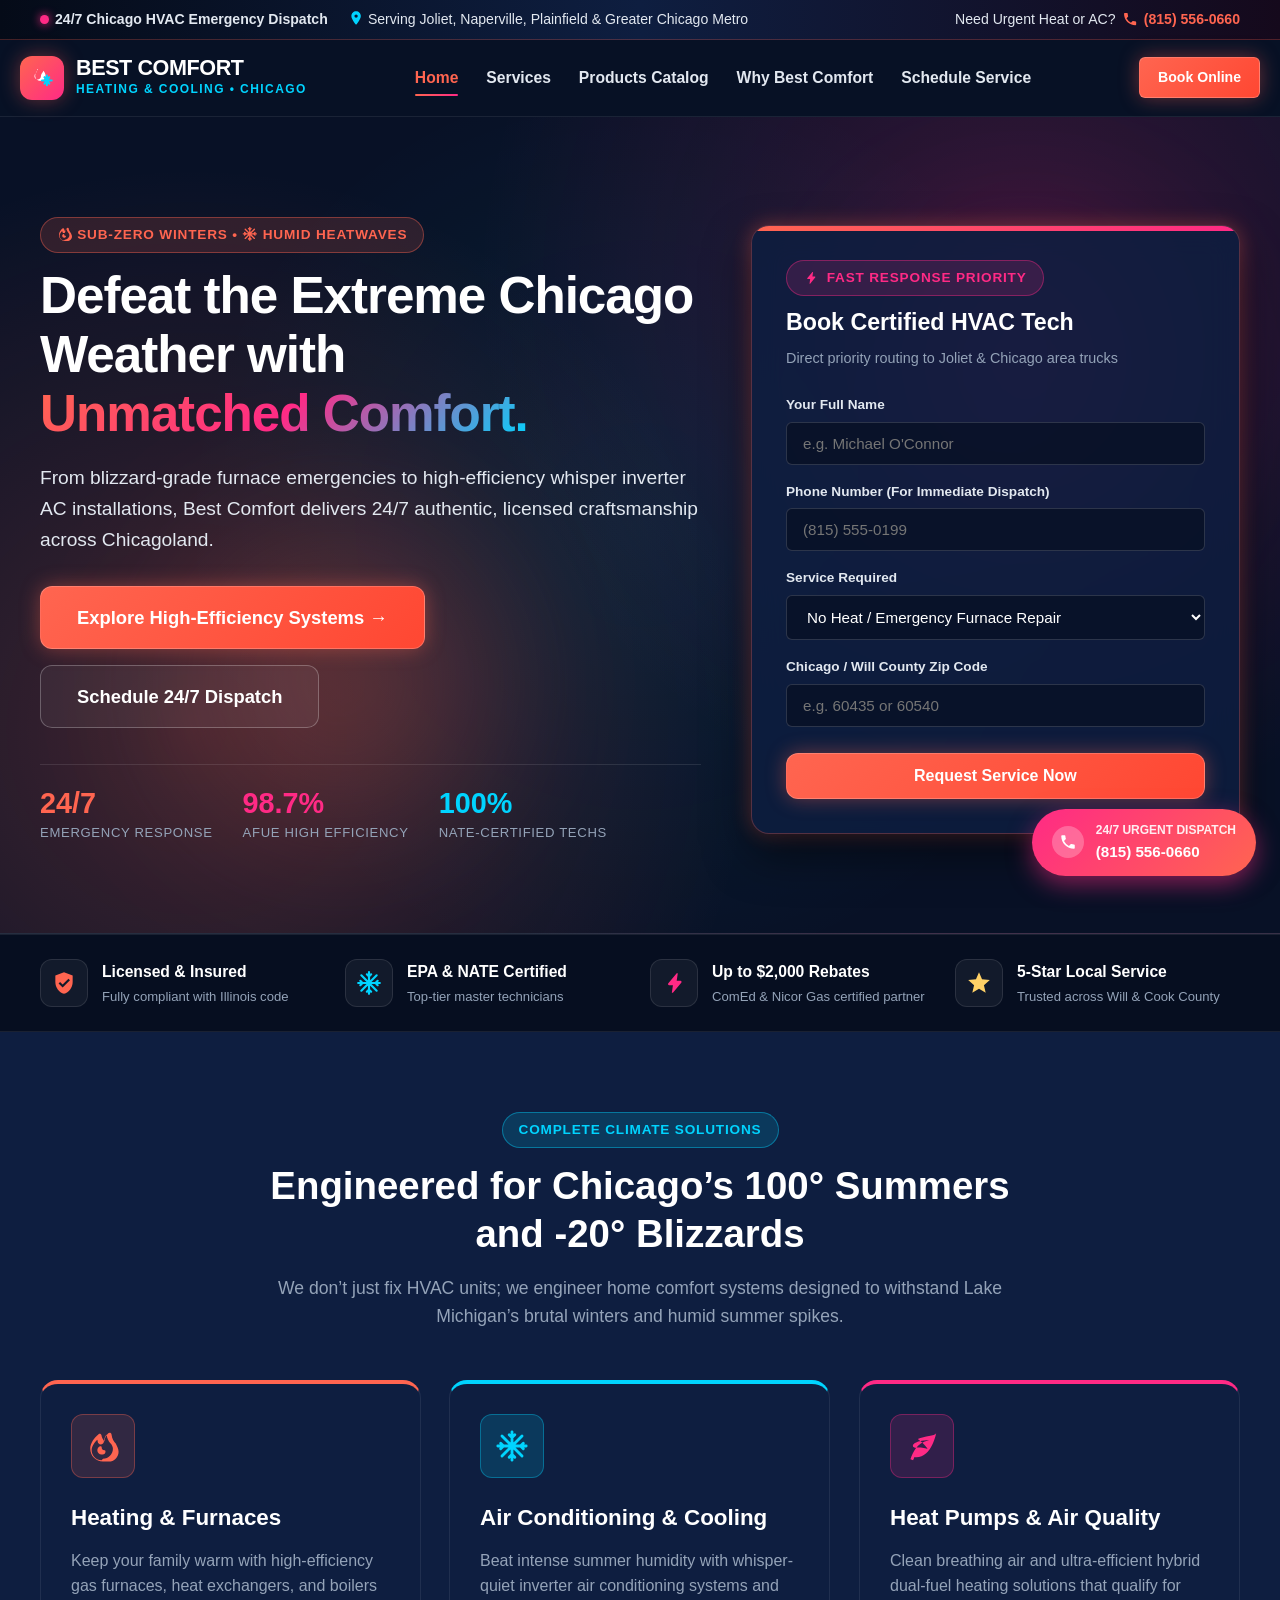
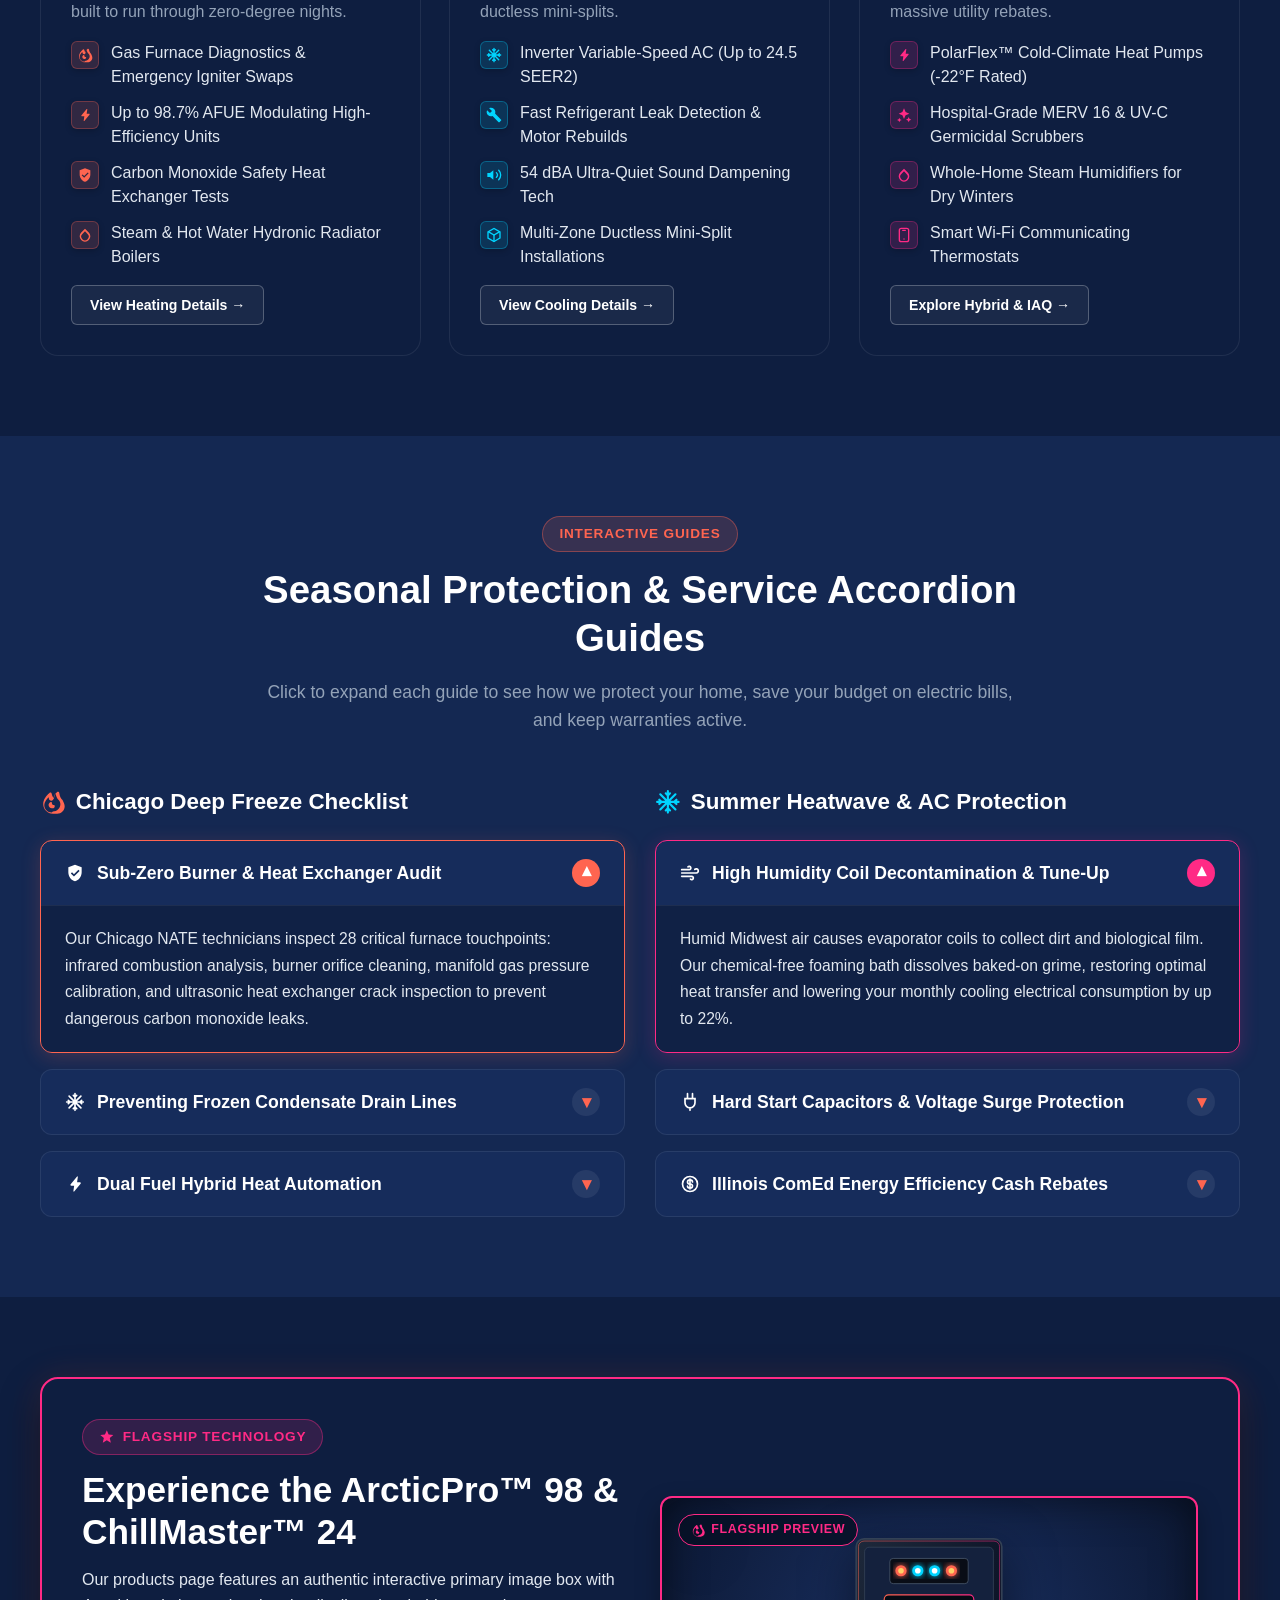
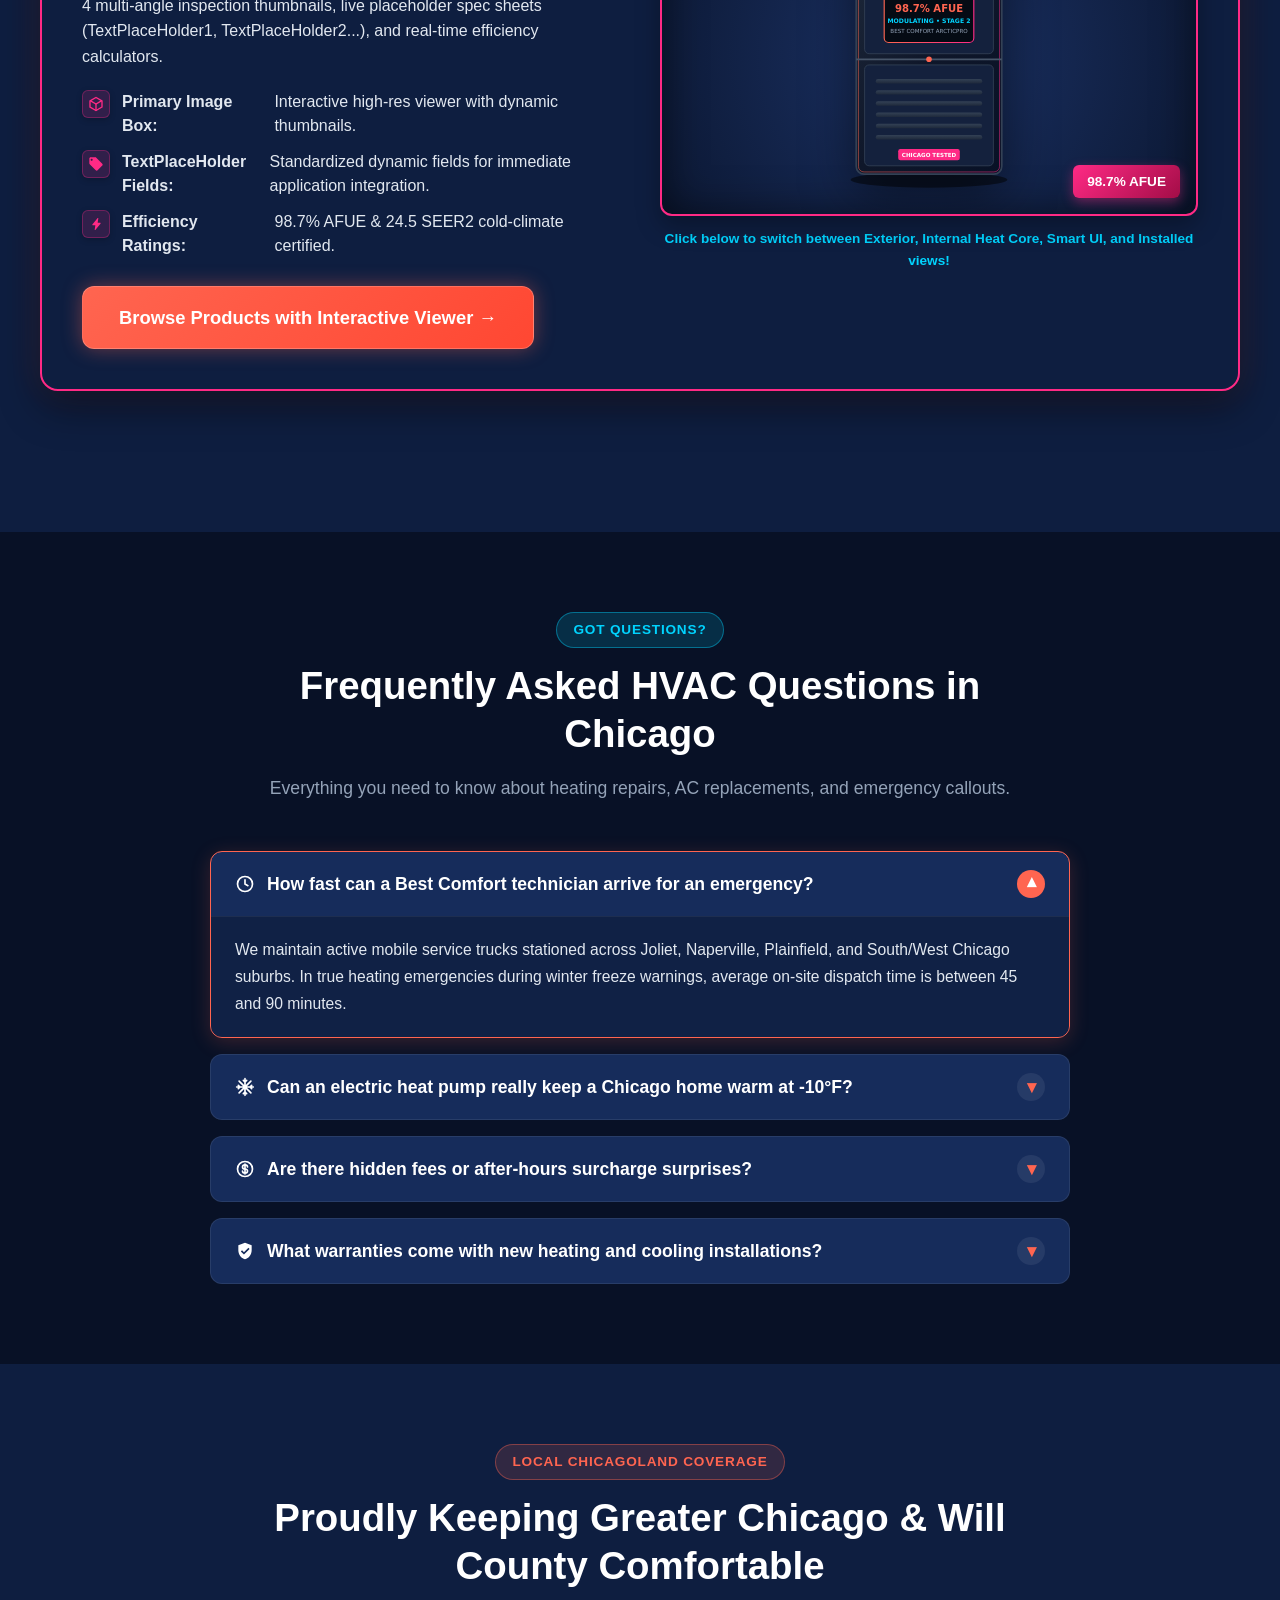
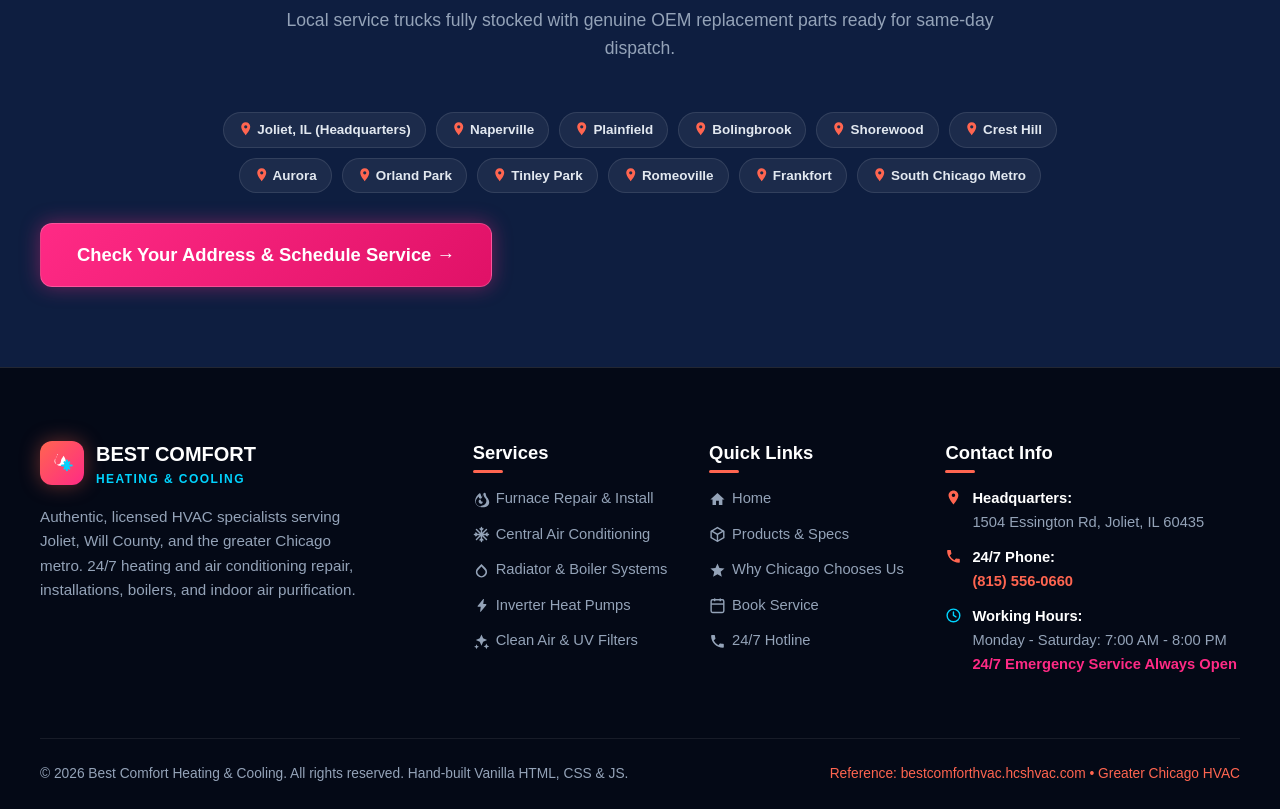
==== index.html @ 922f70cd "first commit" ====
<!DOCTYPE html>
<html lang="en">
<head>
  <meta charset="UTF-8">
  <meta name="viewport" content="width=device-width, initial-scale=1.0">
  <title>Best Comfort Heating &amp; Cooling | Greater Chicago HVAC Experts</title>
  <meta name="description" content="Best Comfort Heating &amp; Air Conditioning provides 24/7 emergency furnace repair, AC installation, heat pumps, and boilers throughout Chicago, Joliet, Naperville, and Will County.">
  <link rel="stylesheet" href="assets/css/style.css">
  <link rel="stylesheet" href="assets/css/pages.css">
  <script src="assets/js/icons.js"></script>
</head>
<body>
  <svg id="svgSpriteDefs" style="display:none;" xmlns="http://www.w3.org/2000/svg">
    <defs>
      <symbol id="icon-fire" viewBox="0 0 24 24"><path d="M12 23c-4.97 0-9-4.03-9-9 0-4.12 2.76-7.86 5.86-10.37.78-.63 1.93-.15 2.06.85.22 1.69 1.08 3.19 2.08 4.26.17-2.19 1.13-4.22 2.72-5.74.83-.8 2.2-.28 2.3.87.28 3.09 1.76 5.13 2.98 6.42C22.04 12.43 23 14.15 23 16c0 3.86-3.14 7-7 7h-4zm0-2c3.87 0 7-3.13 7-7 0-1.42-.72-2.77-1.63-3.73-1.47-1.56-2.58-3.69-2.84-6.32-1.07 1.34-1.78 3.03-1.87 4.88-.06 1.1-.92 1.98-2.02 2.03-1.22.06-2.29-.86-2.39-2.08-.03-.39-.12-.76-.24-1.12-2.13 2.03-4.01 4.79-4.01 7.34 0 3.87 3.13 7 7 7zm-1-3c-1.66 0-3-1.34-3-3 0-1.31.84-2.41 2-2.83.55-.2 1.13.25 1.09.83-.07 1.07.78 1.98 1.86 2 .46.01.83.38.83.84 0 1.19-.88 2.16-2.04 2.16h-.74z"/></symbol>
      <symbol id="icon-snowflake" viewBox="0 0 24 24"><path d="M12 2v20M2 12h20M4.93 4.93l14.14 14.14M4.93 19.07L19.07 4.93M12 6l2-2m-4 0l2 2m0 12l2 2m-4 0l2-2m-6-6l-2-2m0 4l2-2m12 0l2-2m0 4l-2-2" fill="none" stroke="currentColor" stroke-width="2" stroke-linecap="round"/></symbol>
      <symbol id="icon-bolt" viewBox="0 0 24 24"><path d="M11 21h-1l1-7H7.5c-.88 0-1.33-1.06-.71-1.69L14.5 3h1l-1 7h3.5c.88 0 1.33 1.06.71 1.69L11 21z"/></symbol>
      <symbol id="icon-shield" viewBox="0 0 24 24"><path d="M12 2L4 5v6.09c0 5.05 3.41 9.76 8 10.91 4.59-1.15 8-5.86 8-10.91V5l-8-3zm-1.25 14.25l-3.75-3.75 1.41-1.41 2.34 2.34 5.34-5.34 1.41 1.41-6.75 6.75z"/></symbol>
      <symbol id="icon-droplet" viewBox="0 0 24 24"><path d="M12 2.69l5.66 5.66a8 8 0 1 1-11.31 0L12 2.69zm0 3.83L8.05 10.46a5.5 5.5 0 1 0 7.78 0L12 6.52z"/></symbol>
      <symbol id="icon-sparkles" viewBox="0 0 24 24"><path d="M12 2l2.4 5.6L20 10l-5.6 2.4L12 18l-2.4-5.6L4 10l5.6-2.4zm7 13l1.2 2.8L23 19l-2.8 1.2L19 23l-1.2-2.8L15 19l2.8-1.2zM5 16l1 2.5L8.5 19.5 6 20.5 5 23l-1-2.5L1.5 19.5 4 18.5z"/></symbol>
      <symbol id="icon-tools" viewBox="0 0 24 24"><path d="M22.7 19l-9.1-9.1c.9-2.3.4-5-1.5-6.9-2-2-5-2.4-7.4-1.3L9 6 6 9 1.6 4.7C.5 7.1.9 10.1 2.9 12.1c1.9 1.9 4.6 2.4 6.9 1.5l9.1 9.1c.4.4 1 .4 1.4 0l2.3-2.3c.5-.4.5-1.1.1-1.4z"/></symbol>
      <symbol id="icon-phone" viewBox="0 0 24 24"><path d="M20.01 15.38c-1.23 0-2.42-.2-3.53-.56-.35-.12-.74-.03-1.01.24l-2.2 2.2a15.05 15.05 0 0 1-6.59-6.59l2.2-2.21c.28-.26.36-.65.25-1C8.7 6.35 8.5 5.16 8.5 3.93 8.5 3.42 8.08 3 7.57 3H4.06C3.55 3 3 3.42 3 3.93 3 13.36 10.64 21 20.01 21c.51 0 .99-.55.99-1.06v-3.56c0-.51-.42-.99-.99-.99z"/></symbol>
      <symbol id="icon-map-pin" viewBox="0 0 24 24"><path d="M12 2C8.13 2 5 5.13 5 9c0 5.25 7 13 7 13s7-7.75 7-13c0-3.87-3.13-7-7-7zm0 9.5a2.5 2.5 0 0 1 0-5 2.5 2.5 0 0 1 0 5z"/></symbol>
      <symbol id="icon-star" viewBox="0 0 24 24"><path d="M12 17.27L18.18 21l-1.64-7.03L22 9.24l-7.19-.61L12 2 9.19 8.63 2 9.24l5.46 4.73L5.82 21z"/></symbol>
      <symbol id="icon-clock" viewBox="0 0 24 24"><circle cx="12" cy="12" r="9" fill="none" stroke="currentColor" stroke-width="2"/><polyline points="12,7 12,12 15.5,14" fill="none" stroke="currentColor" stroke-width="2" stroke-linecap="round"/></symbol>
      <symbol id="icon-alert" viewBox="0 0 24 24"><path d="M12 2L1 21h22L12 2zm0 3.5L20.25 19H3.75L12 5.5zM11 10v4h2v-4h-2zm0 6v2h2v-2h-2z"/></symbol>
      <symbol id="icon-home" viewBox="0 0 24 24"><path d="M10 20v-6h4v6h5v-8h3L12 3 2 12h3v8z"/></symbol>
      <symbol id="icon-package" viewBox="0 0 24 24"><path d="M21 16.5l-9 5.2-9-5.2V7.5l9-5.2 9 5.2v9z" fill="none" stroke="currentColor" stroke-width="2"/><polyline points="3.27,6.96 12,12.01 20.73,6.96" fill="none" stroke="currentColor" stroke-width="2"/><line x1="12" y1="22.08" x2="12" y2="12" stroke="currentColor" stroke-width="2"/></symbol>
      <symbol id="icon-tag" viewBox="0 0 24 24"><path d="M21.41 11.58l-9-9C12.05 2.22 11.55 2 11 2H4c-1.1 0-2 .9-2 2v7c0 .55.22 1.05.59 1.42l9 9c.36.36.86.58 1.41.58.55 0 1.05-.22 1.41-.59l7-7c.37-.36.59-.86.59-1.41 0-.55-.23-1.06-.59-1.42zM5.5 7C4.67 7 4 6.33 4 5.5S4.67 4 5.5 4 7 4.67 7 5.5 6.33 7 5.5 7z"/></symbol>
      <symbol id="icon-smartphone" viewBox="0 0 24 24"><rect x="5" y="2" width="14" height="20" rx="3" fill="none" stroke="currentColor" stroke-width="2"/><line x1="10" y1="5" x2="14" y2="5" stroke="currentColor" stroke-width="2" stroke-linecap="round"/><circle cx="12" cy="18" r="1" fill="currentColor"/></symbol>
      <symbol id="icon-dollar" viewBox="0 0 24 24"><circle cx="12" cy="12" r="9" fill="none" stroke="currentColor" stroke-width="2"/><path d="M12 6v12M15 9.5c0-1.38-1.34-2.5-3-2.5s-3 1.12-3 2.5 1.34 2.5 3 2.5 3 1.12 3 2.5-1.34 2.5-3 2.5-3-1.12-3-2.5" fill="none" stroke="currentColor" stroke-width="2" stroke-linecap="round"/></symbol>
      <symbol id="icon-award" viewBox="0 0 24 24"><circle cx="12" cy="8" r="6" fill="none" stroke="currentColor" stroke-width="2"/><polyline points="8.21,13.89 7,22 12,19 17,22 15.79,13.88" fill="none" stroke="currentColor" stroke-width="2"/></symbol>
      <symbol id="icon-volume" viewBox="0 0 24 24"><polygon points="11,5 6,9 2,9 2,15 6,15 11,19" fill="currentColor"/><path d="M15.54 8.46a5 5 0 0 1 0 7.07M19.07 4.93a10 10 0 0 1 0 14.14" fill="none" stroke="currentColor" stroke-width="2" stroke-linecap="round"/></symbol>
      <symbol id="icon-refresh" viewBox="0 0 24 24"><path d="M21.5 2v6h-6M21.34 15.57a10 10 0 1 1-.57-8.38l6.73-5.19" fill="none" stroke="currentColor" stroke-width="2" stroke-linecap="round"/></symbol>
      <symbol id="icon-leaf" viewBox="0 0 24 24"><path d="M17 8C8 10 5.9 16.17 3.82 21.34L5.71 22l1-2.3A4.49 4.49 0 0 0 8 20C19 20 22 3 22 3c-1 2-8 2-13 4 5.24 3.73 7 7 7 7s-3-1-6-1c-1 0-2 .1-3 .3C3.5 12 6.5 8 17 8z"/></symbol>
      <symbol id="icon-sun" viewBox="0 0 24 24"><circle cx="12" cy="12" r="5" fill="currentColor"/><path d="M12 1v2m0 18v2M4.22 4.22l1.42 1.42m12.72 12.72l1.42 1.42M1 12h2m18 0h2M4.22 19.78l1.42-1.42M18.36 5.64l1.42-1.42" stroke="currentColor" stroke-width="2" stroke-linecap="round"/></symbol>
      <symbol id="icon-wind" viewBox="0 0 24 24"><path d="M9.59 4.59A2 2 0 1 1 11 8H2m10.59 11.41A2 2 0 1 0 14 16H2m15.73-8.27A2.5 2.5 0 1 1 19.5 12H2" fill="none" stroke="currentColor" stroke-width="2" stroke-linecap="round"/></symbol>
      <symbol id="icon-plug" viewBox="0 0 24 24"><path d="M9 2v6m6-6v6M6 8h12v5a6 6 0 0 1-12 0V8zm6 11v3" fill="none" stroke="currentColor" stroke-width="2" stroke-linecap="round"/></symbol>
      <symbol id="icon-ruler" viewBox="0 0 24 24"><rect x="2" y="7" width="20" height="10" rx="2" fill="none" stroke="currentColor" stroke-width="2"/><line x1="6" y1="7" x2="6" y2="12" stroke="currentColor" stroke-width="2"/><line x1="10" y1="7" x2="10" y2="10" stroke="currentColor" stroke-width="2"/><line x1="14" y1="7" x2="14" y2="12" stroke="currentColor" stroke-width="2"/><line x1="18" y1="7" x2="18" y2="10" stroke="currentColor" stroke-width="2"/></symbol>
      <symbol id="icon-calendar" viewBox="0 0 24 24"><rect x="3" y="4" width="18" height="18" rx="2" fill="none" stroke="currentColor" stroke-width="2"/><line x1="16" y1="2" x2="16" y2="6" stroke="currentColor" stroke-width="2"/><line x1="8" y1="2" x2="8" y2="6" stroke="currentColor" stroke-width="2"/><line x1="3" y1="10" x2="21" y2="10" stroke="currentColor" stroke-width="2"/></symbol>
      <symbol id="icon-search" viewBox="0 0 24 24"><circle cx="11" cy="11" r="8" fill="none" stroke="currentColor" stroke-width="2"/><line x1="21" y1="21" x2="16.65" y2="16.65" stroke="currentColor" stroke-width="2" stroke-linecap="round"/></symbol>
      <symbol id="icon-eye" viewBox="0 0 24 24"><path d="M12 4.5C7 4.5 2.73 7.61 1 12c1.73 4.39 6 7.5 11 7.5s9.27-3.11 11-7.5c-1.73-4.39-6-7.5-11-7.5zm0 12.5a5 5 0 1 1 0-10 5 5 0 0 1 0 10zm0-8a3 3 0 1 0 0 6 3 3 0 0 0 0-6z"/></symbol>
      <symbol id="icon-check-circle" viewBox="0 0 24 24"><circle cx="12" cy="12" r="9" fill="none" stroke="currentColor" stroke-width="2"/><polyline points="8,12 11,15 16,9" fill="none" stroke="currentColor" stroke-width="2" stroke-linecap="round"/></symbol>
      <symbol id="icon-brand-flame-ice" viewBox="0 0 32 32">
        <path d="M11 5c-.3 1.2-1 2.2-1.7 3.2C8.3 9.7 7.6 11.2 7.6 13.1c0 3.5 2.9 6.4 6.4 6.4s6.4-2.9 6.4-6.4c0-2.6-1.3-4.6-2.8-6.1-.2 1-.7 2-1.4 2.7-.9.9-1.5 2.5-1.5 4.1 0 2.2-1.8 4-4 4s-4-1.8-4-4c0-1.4.6-2.6 1.6-3.6.5-.6 1-1.2 1.4-1.9.5-1.1.6-2.2.3-3.3z" fill="#ffffff"/>
        <path d="M22 13v12m-6-6h12m-9-4l6 8m-6 0l6-8" fill="none" stroke="#00d4ff" stroke-width="2.5" stroke-linecap="round"/>
      </symbol>
    </defs>
  </svg>

  <aside class="top-bar" aria-label="Emergency Announcement">
    <div class="container top-bar-inner">
      <div class="top-bar-info">
        <div class="top-bar-item">
          <span class="emergency-pulse"></span>
          <strong>24/7 Chicago HVAC Emergency Dispatch</strong>
        </div>
        <div class="top-bar-item">
          <span><svg class="svg-icon" style="color:var(--rich-blue-electric);"><use href="#icon-map-pin"></use></svg> Serving Joliet, Naperville, Plainfield &amp; Greater Chicago Metro</span>
        </div>
      </div>
      <div class="top-bar-item">
        <span>Need Urgent Heat or AC?</span>
        <a href="tel:8155560660" class="top-phone-link" id="topEmergencyCall">
          <svg class="svg-icon"><use href="#icon-phone"></use></svg> (815) 556-0660
        </a>
      </div>
    </div>
  </aside>

  <header class="site-header" id="mainHeader">
    <div class="container header-inner">
      <a href="index.html" class="logo-brand" id="brandLogo">
        <div class="logo-icon">
          <svg class="svg-icon"><use href="#icon-brand-flame-ice"></use></svg>
        </div>
        <div class="logo-text">
          <h1>BEST COMFORT</h1>
          <span>HEATING &amp; COOLING • CHICAGO</span>
        </div>
      </a>

      <nav class="nav-menu" aria-label="Main Navigation">
        <a href="index.html" class="nav-link active" id="navHome">Home</a>
        <a href="services.html" class="nav-link" id="navServices">Services</a>
        <a href="products.html" class="nav-link" id="navProducts">Products Catalog</a>
        <a href="about.html" class="nav-link" id="navAbout">Why Best Comfort</a>
        <a href="contact.html" class="nav-link" id="navContact">Schedule Service</a>
      </nav>

      <div class="nav-actions">
        <a href="contact.html" class="btn btn-salmon btn-sm" id="navBookOnline">Book Online</a>
        <button class="mobile-toggle" id="mobileMenuBtn" aria-label="Toggle Navigation Menu">
          <span></span>
          <span></span>
          <span></span>
        </button>
      </div>
    </div>
  </header>

  <div class="mobile-backdrop" id="mobileBackdrop"></div>
  <div class="mobile-nav-drawer" id="mobileDrawer">
    <div class="mobile-drawer-header">
      <div class="logo-text">
        <h2 style="font-size:1.15rem; color:#fff; font-weight:800;">BEST COMFORT</h2>
        <span style="color:var(--rich-blue-electric); font-size:0.75rem;">HVAC SPECIALISTS</span>
      </div>
      <button class="mobile-close-btn" id="mobileCloseBtn" aria-label="Close Menu">&times;</button>
    </div>
    <div class="mobile-menu-list">
      <a href="index.html" class="nav-link active"><svg class="svg-icon"><use href="#icon-home"></use></svg> Home</a>
      <a href="services.html" class="nav-link"><svg class="svg-icon"><use href="#icon-tools"></use></svg> Heating &amp; AC Services</a>
      <a href="products.html" class="nav-link"><svg class="svg-icon"><use href="#icon-package"></use></svg> Products &amp; Specs</a>
      <a href="about.html" class="nav-link"><svg class="svg-icon"><use href="#icon-star"></use></svg> About Us &amp; Guarantees</a>
      <a href="contact.html" class="nav-link"><svg class="svg-icon"><use href="#icon-calendar"></use></svg> Book Appointment</a>
    </div>
    <div style="margin-top:auto;">
      <a href="tel:8155560660" class="btn btn-pink" style="width:100%; text-align:center;">
        <svg class="svg-icon"><use href="#icon-phone"></use></svg> Call (815) 556-0660
      </a>
    </div>
  </div>

  <main id="mainContent">
    <section class="hero-home" id="heroHome">
      <div class="container hero-grid">
        <div class="hero-content">
          <div class="badge-pill badge-salmon animate-float">
            <span><svg class="svg-icon"><use href="#icon-fire"></use></svg> Sub-Zero Winters • <svg class="svg-icon"><use href="#icon-snowflake"></use></svg> Humid Heatwaves</span>
          </div>
          <h1>
            Defeat the Extreme Chicago Weather with <span class="gradient-text">Unmatched Comfort.</span>
          </h1>
          <p class="hero-lead">
            From blizzard-grade furnace emergencies to high-efficiency whisper inverter AC installations, Best Comfort delivers 24/7 authentic, licensed craftsmanship across Chicagoland.
          </p>

          <div class="hero-cta-group">
            <a href="products.html" class="btn btn-salmon btn-lg" id="heroExploreProducts">
              Explore High-Efficiency Systems &rarr;
            </a>
            <a href="contact.html" class="btn btn-outline btn-lg" id="heroEmergencySchedule">
              Schedule 24/7 Dispatch
            </a>
          </div>

          <div class="hero-stat-row">
            <div class="hero-stat-item">
              <h3>24/7</h3>
              <p>Emergency Response</p>
            </div>
            <div class="hero-stat-item">
              <h3 style="color:var(--vibrant-pink);">98.7%</h3>
              <p>AFUE High Efficiency</p>
            </div>
            <div class="hero-stat-item">
              <h3 style="color:var(--rich-blue-electric);">100%</h3>
              <p>NATE-Certified Techs</p>
            </div>
          </div>
        </div>

        <div class="hero-estimate-card" id="heroQuickEstimateBox">
          <div class="estimate-card-header">
            <span class="badge-pill badge-pink" style="margin-bottom:8px;">
              <svg class="svg-icon"><use href="#icon-bolt"></use></svg> Fast Response Priority
            </span>
            <h3>Book Certified HVAC Tech</h3>
            <p>Direct priority routing to Joliet &amp; Chicago area trucks</p>
          </div>
          <form id="quickEstimateForm">
            <div class="form-group">
              <label for="homeOwnerName">Your Full Name</label>
              <input type="text" id="homeOwnerName" class="form-control" placeholder="e.g. Michael O'Connor" required>
            </div>
            <div class="form-group">
              <label for="homeOwnerPhone">Phone Number (For Immediate Dispatch)</label>
              <input type="tel" id="homeOwnerPhone" class="form-control" placeholder="(815) 555-0199" required>
            </div>
            <div class="form-group">
              <label for="serviceTypeSelect">Service Required</label>
              <select id="serviceTypeSelect" class="form-control">
                <option value="furnace-repair">No Heat / Emergency Furnace Repair</option>
                <option value="ac-repair">AC Breakdown / Summer Tune-Up</option>
                <option value="new-system">New Energy-Efficient Installation (Rebate Ready)</option>
                <option value="boiler">Boiler &amp; Radiant Heating Service</option>
                <option value="iaq">Whole-Home Air Quality &amp; Filtration</option>
              </select>
            </div>
            <div class="form-group">
              <label for="serviceZip">Chicago / Will County Zip Code</label>
              <input type="text" id="serviceZip" class="form-control" placeholder="e.g. 60435 or 60540" required>
            </div>
            <button type="submit" class="btn btn-salmon" style="width:100%; margin-top:10px;" id="btnSubmitQuick">
              Request Service Now
            </button>
            <div class="form-alert" id="quickAlert"></div>
          </form>
        </div>
      </div>
    </section>

    <section class="trust-bar" aria-label="Trust Badges">
      <div class="container">
        <div class="trust-bar-grid">
          <div class="trust-item">
            <div class="trust-item-icon" style="color:var(--electric-salmon);">
              <svg class="svg-icon"><use href="#icon-shield"></use></svg>
            </div>
            <div class="trust-item-text">
              <h4>Licensed &amp; Insured</h4>
              <p>Fully compliant with Illinois code</p>
            </div>
          </div>
          <div class="trust-item">
            <div class="trust-item-icon" style="color:var(--rich-blue-electric);">
              <svg class="svg-icon"><use href="#icon-snowflake"></use></svg>
            </div>
            <div class="trust-item-text">
              <h4>EPA &amp; NATE Certified</h4>
              <p>Top-tier master technicians</p>
            </div>
          </div>
          <div class="trust-item">
            <div class="trust-item-icon" style="color:var(--vibrant-pink);">
              <svg class="svg-icon"><use href="#icon-bolt"></use></svg>
            </div>
            <div class="trust-item-text">
              <h4>Up to $2,000 Rebates</h4>
              <p>ComEd &amp; Nicor Gas certified partner</p>
            </div>
          </div>
          <div class="trust-item">
            <div class="trust-item-icon" style="color:#ffd166;">
              <svg class="svg-icon"><use href="#icon-star"></use></svg>
            </div>
            <div class="trust-item-text">
              <h4>5-Star Local Service</h4>
              <p>Trusted across Will &amp; Cook County</p>
            </div>
          </div>
        </div>
      </div>
    </section>

    <section class="section section-navy" id="coreServices">
      <div class="container">
        <div class="section-header">
          <div class="badge-pill badge-blue">Complete Climate Solutions</div>
          <h2 class="section-title">Engineered for Chicago’s 100° Summers and -20° Blizzards</h2>
          <p class="section-subtitle">
            We don’t just fix HVAC units; we engineer home comfort systems designed to withstand Lake Michigan’s brutal winters and humid summer spikes.
          </p>
        </div>

        <div class="grid-3">
          <article class="card card-glowing-salmon">
            <div class="service-icon-box icon-box-salmon">
              <svg class="svg-icon"><use href="#icon-fire"></use></svg>
            </div>
            <h3 style="font-size:1.4rem; color:#fff; margin-bottom:12px;">Heating &amp; Furnaces</h3>
            <p style="color:var(--text-muted); margin-bottom:16px;">
              Keep your family warm with high-efficiency gas furnaces, heat exchangers, and boilers built to run through zero-degree nights.
            </p>
            <ul class="bullet-list bullet-salmon">
              <li class="bullet-item"><span class="bullet-icon"><svg class="svg-icon"><use href="#icon-fire"></use></svg></span> Gas Furnace Diagnostics &amp; Emergency Igniter Swaps</li>
              <li class="bullet-item"><span class="bullet-icon"><svg class="svg-icon"><use href="#icon-bolt"></use></svg></span> Up to 98.7% AFUE Modulating High-Efficiency Units</li>
              <li class="bullet-item"><span class="bullet-icon"><svg class="svg-icon"><use href="#icon-shield"></use></svg></span> Carbon Monoxide Safety Heat Exchanger Tests</li>
              <li class="bullet-item"><span class="bullet-icon"><svg class="svg-icon"><use href="#icon-droplet"></use></svg></span> Steam &amp; Hot Water Hydronic Radiator Boilers</li>
            </ul>
            <a href="services.html#heating" class="btn btn-outline btn-sm" style="margin-top:auto;">View Heating Details &rarr;</a>
          </article>

          <article class="card card-glowing-blue">
            <div class="service-icon-box icon-box-blue">
              <svg class="svg-icon"><use href="#icon-snowflake"></use></svg>
            </div>
            <h3 style="font-size:1.4rem; color:#fff; margin-bottom:12px;">Air Conditioning &amp; Cooling</h3>
            <p style="color:var(--text-muted); margin-bottom:16px;">
              Beat intense summer humidity with whisper-quiet inverter air conditioning systems and ductless mini-splits.
            </p>
            <ul class="bullet-list bullet-blue">
              <li class="bullet-item"><span class="bullet-icon"><svg class="svg-icon"><use href="#icon-snowflake"></use></svg></span> Inverter Variable-Speed AC (Up to 24.5 SEER2)</li>
              <li class="bullet-item"><span class="bullet-icon"><svg class="svg-icon"><use href="#icon-tools"></use></svg></span> Fast Refrigerant Leak Detection &amp; Motor Rebuilds</li>
              <li class="bullet-item"><span class="bullet-icon"><svg class="svg-icon"><use href="#icon-volume"></use></svg></span> 54 dBA Ultra-Quiet Sound Dampening Tech</li>
              <li class="bullet-item"><span class="bullet-icon"><svg class="svg-icon"><use href="#icon-package"></use></svg></span> Multi-Zone Ductless Mini-Split Installations</li>
            </ul>
            <a href="services.html#cooling" class="btn btn-outline btn-sm" style="margin-top:auto;">View Cooling Details &rarr;</a>
          </article>

          <article class="card card-glowing-pink">
            <div class="service-icon-box icon-box-pink">
              <svg class="svg-icon"><use href="#icon-leaf"></use></svg>
            </div>
            <h3 style="font-size:1.4rem; color:#fff; margin-bottom:12px;">Heat Pumps &amp; Air Quality</h3>
            <p style="color:var(--text-muted); margin-bottom:16px;">
              Clean breathing air and ultra-efficient hybrid dual-fuel heating solutions that qualify for massive utility rebates.
            </p>
            <ul class="bullet-list bullet-pink">
              <li class="bullet-item"><span class="bullet-icon"><svg class="svg-icon"><use href="#icon-bolt"></use></svg></span> PolarFlex™ Cold-Climate Heat Pumps (-22°F Rated)</li>
              <li class="bullet-item"><span class="bullet-icon"><svg class="svg-icon"><use href="#icon-sparkles"></use></svg></span> Hospital-Grade MERV 16 &amp; UV-C Germicidal Scrubbers</li>
              <li class="bullet-item"><span class="bullet-icon"><svg class="svg-icon"><use href="#icon-droplet"></use></svg></span> Whole-Home Steam Humidifiers for Dry Winters</li>
              <li class="bullet-item"><span class="bullet-icon"><svg class="svg-icon"><use href="#icon-smartphone"></use></svg></span> Smart Wi-Fi Communicating Thermostats</li>
            </ul>
            <a href="services.html#iaq" class="btn btn-outline btn-sm" style="margin-top:auto;">Explore Hybrid &amp; IAQ &rarr;</a>
          </article>
        </div>
      </div>
    </section>

    <section class="section section-deep" id="serviceAccordions">
      <div class="container">
        <div class="section-header">
          <div class="badge-pill badge-salmon">Interactive Guides</div>
          <h2 class="section-title">Seasonal Protection &amp; Service Accordion Guides</h2>
          <p class="section-subtitle">
            Click to expand each guide to see how we protect your home, save your budget on electric bills, and keep warranties active.
          </p>
        </div>

        <div class="grid-2">
          <div>
            <h3 style="font-size:1.4rem; color:#fff; margin-bottom:20px; display:flex; align-items:center; gap:10px;">
              <svg class="svg-icon" style="color:var(--electric-salmon);"><use href="#icon-fire"></use></svg>
              <span>Chicago Deep Freeze Checklist</span>
            </h3>
            <div class="accordion-wrapper" data-single-open="true">
              <div class="accordion-item active">
                <button class="accordion-header" id="accBtn1">
                  <div class="accordion-header-title">
                    <span class="icon-tag"><svg class="svg-icon"><use href="#icon-shield"></use></svg></span>
                    <span>Sub-Zero Burner &amp; Heat Exchanger Audit</span>
                  </div>
                  <span class="accordion-icon">&#9662;</span>
                </button>
                <div class="accordion-content">
                  <div class="accordion-inner">
                    Our Chicago NATE technicians inspect 28 critical furnace touchpoints: infrared combustion analysis, burner orifice cleaning, manifold gas pressure calibration, and ultrasonic heat exchanger crack inspection to prevent dangerous carbon monoxide leaks.
                  </div>
                </div>
              </div>

              <div class="accordion-item">
                <button class="accordion-header" id="accBtn2">
                  <div class="accordion-header-title">
                    <span class="icon-tag"><svg class="svg-icon"><use href="#icon-snowflake"></use></svg></span>
                    <span>Preventing Frozen Condensate Drain Lines</span>
                  </div>
                  <span class="accordion-icon">&#9662;</span>
                </button>
                <div class="accordion-content">
                  <div class="accordion-inner">
                    High-efficiency 90%+ condensing furnaces produce acidic condensate. In negative Illinois wind chills, exterior PVC drain terminations freeze solid, tripping furnace safety shutoffs. We install specialized insulated pipe heating wraps and freeze-resistant trap systems.
                  </div>
                </div>
              </div>

              <div class="accordion-item">
                <button class="accordion-header" id="accBtn3">
                  <div class="accordion-header-title">
                    <span class="icon-tag"><svg class="svg-icon"><use href="#icon-bolt"></use></svg></span>
                    <span>Dual Fuel Hybrid Heat Automation</span>
                  </div>
                  <span class="accordion-icon">&#9662;</span>
                </button>
                <div class="accordion-content">
                  <div class="accordion-inner">
                    A dual-fuel system pairs an electric inverter heat pump with a high-efficiency gas furnace. The smart controller automatically calculates real-time electric vs. natural gas rates in Illinois and switches heating modes seamlessly at the 30°F economic balance point!
                  </div>
                </div>
              </div>
            </div>
          </div>

          <div>
            <h3 style="font-size:1.4rem; color:#fff; margin-bottom:20px; display:flex; align-items:center; gap:10px;">
              <svg class="svg-icon" style="color:var(--rich-blue-electric);"><use href="#icon-snowflake"></use></svg>
              <span>Summer Heatwave &amp; AC Protection</span>
            </h3>
            <div class="accordion-wrapper" data-single-open="true">
              <div class="accordion-item variant-pink active">
                <button class="accordion-header" id="accBtn4">
                  <div class="accordion-header-title">
                    <span class="icon-tag"><svg class="svg-icon"><use href="#icon-wind"></use></svg></span>
                    <span>High Humidity Coil Decontamination &amp; Tune-Up</span>
                  </div>
                  <span class="accordion-icon">&#9662;</span>
                </button>
                <div class="accordion-content">
                  <div class="accordion-inner">
                    Humid Midwest air causes evaporator coils to collect dirt and biological film. Our chemical-free foaming bath dissolves baked-on grime, restoring optimal heat transfer and lowering your monthly cooling electrical consumption by up to 22%.
                  </div>
                </div>
              </div>

              <div class="accordion-item variant-pink">
                <button class="accordion-header" id="accBtn5">
                  <div class="accordion-header-title">
                    <span class="icon-tag"><svg class="svg-icon"><use href="#icon-plug"></use></svg></span>
                    <span>Hard Start Capacitors &amp; Voltage Surge Protection</span>
                  </div>
                  <span class="accordion-icon">&#9662;</span>
                </button>
                <div class="accordion-content">
                  <div class="accordion-inner">
                    Summer electrical storms across Cook and Will counties trigger power dips that burn out expensive AC compressors. We install commercial-grade compressor soft-start kits that reduce initial starting torque by 70%, extending compressor lifespan by years.
                  </div>
                </div>
              </div>

              <div class="accordion-item variant-pink">
                <button class="accordion-header" id="accBtn6">
                  <div class="accordion-header-title">
                    <span class="icon-tag"><svg class="svg-icon"><use href="#icon-dollar"></use></svg></span>
                    <span>Illinois ComEd Energy Efficiency Cash Rebates</span>
                  </div>
                  <span class="accordion-icon">&#9662;</span>
                </button>
                <div class="accordion-content">
                  <div class="accordion-inner">
                    Best Comfort is a registered Trade Ally. When upgrading to qualifying 16+ SEER2 cooling or cold-climate heat pumps, we file all utility rebate paperwork for you—securing instant credits up to $2,000 directly off your invoice!
                  </div>
                </div>
              </div>
            </div>
          </div>
        </div>
      </div>
    </section>

    <section class="section section-navy" id="homeProductTeaser">
      <div class="container">
        <div class="product-showcase-box" style="border-color:var(--vibrant-pink);">
          <div class="showcase-grid">
            <div>
              <div class="badge-pill badge-pink">
                <svg class="svg-icon"><use href="#icon-star"></use></svg> Flagship Technology
              </div>
              <h2 style="font-size:2.2rem; color:#fff; font-weight:900; margin-bottom:14px; line-height:1.2;">
                Experience the ArcticPro™ 98 &amp; ChillMaster™ 24
              </h2>
              <p style="color:var(--text-light); margin-bottom:20px;">
                Our products page features an authentic interactive primary image box with 4 multi-angle inspection thumbnails, live placeholder spec sheets (TextPlaceHolder1, TextPlaceHolder2...), and real-time efficiency calculators.
              </p>
              <ul class="bullet-list bullet-pink">
                <li class="bullet-item"><span class="bullet-icon"><svg class="svg-icon"><use href="#icon-package"></use></svg></span> <strong>Primary Image Box:</strong> Interactive high-res viewer with dynamic thumbnails.</li>
                <li class="bullet-item"><span class="bullet-icon"><svg class="svg-icon"><use href="#icon-tag"></use></svg></span> <strong>TextPlaceHolder Fields:</strong> Standardized dynamic fields for immediate application integration.</li>
                <li class="bullet-item"><span class="bullet-icon"><svg class="svg-icon"><use href="#icon-bolt"></use></svg></span> <strong>Efficiency Ratings:</strong> 98.7% AFUE &amp; 24.5 SEER2 cold-climate certified.</li>
              </ul>
              <div style="margin-top:28px;">
                <a href="products.html" class="btn btn-salmon btn-lg">Browse Products with Interactive Viewer &rarr;</a>
              </div>
            </div>

            <div style="text-align:center;">
              <div class="primary-image-box" style="height:320px; border-color:var(--vibrant-pink);">
                <span class="badge-view-status" style="border-color:var(--vibrant-pink); color:var(--vibrant-pink);">
                  <svg class="svg-icon"><use href="#icon-fire"></use></svg> Flagship Preview
                </span>
                <img src="assets/images/furnace-main.svg" alt="Best Comfort ArcticPro Preview">
                <span class="efficiency-badge">98.7% AFUE</span>
              </div>
              <p style="font-size:0.85rem; color:var(--rich-blue-electric); margin-top:12px; font-weight:600;">
                Click below to switch between Exterior, Internal Heat Core, Smart UI, and Installed views!
              </p>
            </div>
          </div>
        </div>
      </div>
    </section>

    <section class="section section-dark" id="homeFaq">
      <div class="container">
        <div class="section-header">
          <div class="badge-pill badge-blue">Got Questions?</div>
          <h2 class="section-title">Frequently Asked HVAC Questions in Chicago</h2>
          <p class="section-subtitle">
            Everything you need to know about heating repairs, AC replacements, and emergency callouts.
          </p>
        </div>

        <div class="accordion-wrapper" style="max-width:860px; margin:0 auto;" data-single-open="true">
          <div class="accordion-item active">
            <button class="accordion-header" id="faq1">
              <div class="accordion-header-title">
                <span class="icon-tag"><svg class="svg-icon"><use href="#icon-clock"></use></svg></span>
                <span>How fast can a Best Comfort technician arrive for an emergency?</span>
              </div>
              <span class="accordion-icon">&#9662;</span>
            </button>
            <div class="accordion-content">
              <div class="accordion-inner">
                We maintain active mobile service trucks stationed across Joliet, Naperville, Plainfield, and South/West Chicago suburbs. In true heating emergencies during winter freeze warnings, average on-site dispatch time is between 45 and 90 minutes.
              </div>
            </div>
          </div>

          <div class="accordion-item">
            <button class="accordion-header" id="faq2">
              <div class="accordion-header-title">
                <span class="icon-tag"><svg class="svg-icon"><use href="#icon-snowflake"></use></svg></span>
                <span>Can an electric heat pump really keep a Chicago home warm at -10°F?</span>
              </div>
              <span class="accordion-icon">&#9662;</span>
            </button>
            <div class="accordion-content">
              <div class="accordion-inner">
                Yes! Traditional heat pumps struggled below freezing, but our new Inverter PolarFlex™ systems feature Enhanced Vapor Injection (EVI) compressors engineered specifically for Midwest climates, delivering 100% heating output down to -5°F and continuing operation at -22°F.
              </div>
            </div>
          </div>

          <div class="accordion-item">
            <button class="accordion-header" id="faq3">
              <div class="accordion-header-title">
                <span class="icon-tag"><svg class="svg-icon"><use href="#icon-dollar"></use></svg></span>
                <span>Are there hidden fees or after-hours surcharge surprises?</span>
              </div>
              <span class="accordion-icon">&#9662;</span>
            </button>
            <div class="accordion-content">
              <div class="accordion-inner">
                Never. Best Comfort uses upfront, flat-rate pricing. Before any wrench touches your unit, our technician provides a complete written diagnostic and firm quote. You approve the exact price before work begins.
              </div>
            </div>
          </div>

          <div class="accordion-item">
            <button class="accordion-header" id="faq4">
              <div class="accordion-header-title">
                <span class="icon-tag"><svg class="svg-icon"><use href="#icon-shield"></use></svg></span>
                <span>What warranties come with new heating and cooling installations?</span>
              </div>
              <span class="accordion-icon">&#9662;</span>
            </button>
            <div class="accordion-content">
              <div class="accordion-inner">
                All premier installations feature a 10-Year Parts Limited Warranty, Lifetime Heat Exchanger Coverage on premium furnaces, and our exclusive 1-Year "No-Hassle" Best Comfort Labor Guarantee.
              </div>
            </div>
          </div>
        </div>
      </div>
    </section>

    <section class="section section-navy" id="serviceAreas">
      <div class="container text-center">
        <div class="section-header">
          <div class="badge-pill badge-salmon">Local Chicagoland Coverage</div>
          <h2 class="section-title">Proudly Keeping Greater Chicago &amp; Will County Comfortable</h2>
          <p class="section-subtitle">
            Local service trucks fully stocked with genuine OEM replacement parts ready for same-day dispatch.
          </p>
        </div>

        <div class="chicago-areas-cloud" style="justify-content:center; max-width:850px; margin:0 auto 30px auto;">
          <span class="area-badge"><svg class="svg-icon" style="color:var(--electric-salmon);"><use href="#icon-map-pin"></use></svg> Joliet, IL (Headquarters)</span>
          <span class="area-badge"><svg class="svg-icon" style="color:var(--electric-salmon);"><use href="#icon-map-pin"></use></svg> Naperville</span>
          <span class="area-badge"><svg class="svg-icon" style="color:var(--electric-salmon);"><use href="#icon-map-pin"></use></svg> Plainfield</span>
          <span class="area-badge"><svg class="svg-icon" style="color:var(--electric-salmon);"><use href="#icon-map-pin"></use></svg> Bolingbrook</span>
          <span class="area-badge"><svg class="svg-icon" style="color:var(--electric-salmon);"><use href="#icon-map-pin"></use></svg> Shorewood</span>
          <span class="area-badge"><svg class="svg-icon" style="color:var(--electric-salmon);"><use href="#icon-map-pin"></use></svg> Crest Hill</span>
          <span class="area-badge"><svg class="svg-icon" style="color:var(--electric-salmon);"><use href="#icon-map-pin"></use></svg> Aurora</span>
          <span class="area-badge"><svg class="svg-icon" style="color:var(--electric-salmon);"><use href="#icon-map-pin"></use></svg> Orland Park</span>
          <span class="area-badge"><svg class="svg-icon" style="color:var(--electric-salmon);"><use href="#icon-map-pin"></use></svg> Tinley Park</span>
          <span class="area-badge"><svg class="svg-icon" style="color:var(--electric-salmon);"><use href="#icon-map-pin"></use></svg> Romeoville</span>
          <span class="area-badge"><svg class="svg-icon" style="color:var(--electric-salmon);"><use href="#icon-map-pin"></use></svg> Frankfort</span>
          <span class="area-badge"><svg class="svg-icon" style="color:var(--electric-salmon);"><use href="#icon-map-pin"></use></svg> South Chicago Metro</span>
        </div>

        <div style="margin-top:20px;">
          <a href="contact.html" class="btn btn-pink btn-lg">Check Your Address &amp; Schedule Service &rarr;</a>
        </div>
      </div>
    </section>
  </main>

  <a href="tel:8155560660" class="floating-hotline" id="floatingCallBtn" aria-label="Call Emergency Hotline">
    <div class="floating-hotline-icon">
      <svg class="svg-icon"><use href="#icon-phone"></use></svg>
    </div>
    <div>
      <span class="hotline-label" style="font-size:0.75rem; text-transform:uppercase; display:block; opacity:0.9;">24/7 Urgent Dispatch</span>
      <span>(815) 556-0660</span>
    </div>
  </a>

  <footer class="site-footer">
    <div class="container">
      <div class="footer-top">
        <div class="footer-brand">
          <div class="logo-brand">
            <div class="logo-icon">
              <svg class="svg-icon"><use href="#icon-brand-flame-ice"></use></svg>
            </div>
            <div class="logo-text">
              <h2 style="font-size:1.25rem; font-weight:800; color:#fff;">BEST COMFORT</h2>
              <span>HEATING &amp; COOLING</span>
            </div>
          </div>
          <p>
            Authentic, licensed HVAC specialists serving Joliet, Will County, and the greater Chicago metro. 24/7 heating and air conditioning repair, installations, boilers, and indoor air purification.
          </p>
        </div>

        <div class="footer-col">
          <h3>Services</h3>
          <div class="footer-links">
            <a href="services.html#heating"><svg class="svg-icon"><use href="#icon-fire"></use></svg> Furnace Repair &amp; Install</a>
            <a href="services.html#cooling"><svg class="svg-icon"><use href="#icon-snowflake"></use></svg> Central Air Conditioning</a>
            <a href="services.html#boilers"><svg class="svg-icon"><use href="#icon-droplet"></use></svg> Radiator &amp; Boiler Systems</a>
            <a href="services.html#heatpumps"><svg class="svg-icon"><use href="#icon-bolt"></use></svg> Inverter Heat Pumps</a>
            <a href="services.html#iaq"><svg class="svg-icon"><use href="#icon-sparkles"></use></svg> Clean Air &amp; UV Filters</a>
          </div>
        </div>

        <div class="footer-col">
          <h3>Quick Links</h3>
          <div class="footer-links">
            <a href="index.html"><svg class="svg-icon"><use href="#icon-home"></use></svg> Home</a>
            <a href="products.html"><svg class="svg-icon"><use href="#icon-package"></use></svg> Products &amp; Specs</a>
            <a href="about.html"><svg class="svg-icon"><use href="#icon-star"></use></svg> Why Chicago Chooses Us</a>
            <a href="contact.html"><svg class="svg-icon"><use href="#icon-calendar"></use></svg> Book Service</a>
            <a href="tel:8155560660"><svg class="svg-icon"><use href="#icon-phone"></use></svg> 24/7 Hotline</a>
          </div>
        </div>

        <div class="footer-col">
          <h3>Contact Info</h3>
          <div class="footer-contact-item">
            <span><svg class="svg-icon" style="color:var(--electric-salmon);"><use href="#icon-map-pin"></use></svg></span>
            <div>
              <strong>Headquarters:</strong><br>
              1504 Essington Rd, Joliet, IL 60435
            </div>
          </div>
          <div class="footer-contact-item">
            <span><svg class="svg-icon" style="color:var(--electric-salmon);"><use href="#icon-phone"></use></svg></span>
            <div>
              <strong>24/7 Phone:</strong><br>
              <a href="tel:8155560660" style="color:var(--electric-salmon); font-weight:700;">(815) 556-0660</a>
            </div>
          </div>
          <div class="footer-contact-item">
            <span><svg class="svg-icon" style="color:var(--rich-blue-electric);"><use href="#icon-clock"></use></svg></span>
            <div>
              <strong>Working Hours:</strong><br>
              Monday - Saturday: 7:00 AM - 8:00 PM<br>
              <span style="color:var(--vibrant-pink); font-weight:700;">24/7 Emergency Service Always Open</span>
            </div>
          </div>
        </div>
      </div>

      <div class="footer-bottom">
        <p>&copy; 2026 Best Comfort Heating &amp; Cooling. All rights reserved. Hand-built Vanilla HTML, CSS &amp; JS.</p>
        <p style="color:var(--electric-salmon);">Reference: bestcomforthvac.hcshvac.com • Greater Chicago HVAC</p>
      </div>
    </div>
  </footer>

  <script src="assets/js/main.js"></script>
</body>
</html>
---- assets/css/style.css ----
:root {
  --electric-salmon: #ff6550;
  --electric-salmon-light: #ff8573;
  --electric-salmon-dark: #e04a36;
  --electric-salmon-glow: rgba(255, 101, 80, 0.35);

  --rich-blue-midnight: #081126;
  --rich-blue-navy: #0e1e40;
  --rich-blue-deep: #142852;
  --rich-blue-card: #162c5b;
  --rich-blue-bright: #0284c7;
  --rich-blue-electric: #00d4ff;
  --rich-blue-glow: rgba(0, 212, 255, 0.25);

  --vibrant-pink: #ff2a85;
  --vibrant-pink-light: #ff599e;
  --vibrant-pink-glow: rgba(255, 42, 133, 0.35);

  --text-white: #ffffff;
  --text-light: #e2e8f0;
  --text-muted: #94a3b8;
  --text-dark: #0f172a;
  --bg-light: #f8fafc;
  --bg-white: #ffffff;
  --border-light: rgba(255, 255, 255, 0.12);
  --border-card: rgba(255, 255, 255, 0.08);

  --shadow-sm: 0 2px 8px rgba(8, 17, 38, 0.2);
  --shadow-md: 0 8px 24px rgba(8, 17, 38, 0.35);
  --shadow-lg: 0 16px 40px rgba(0, 0, 0, 0.45);
  --shadow-neon-salmon: 0 0 20px rgba(255, 101, 80, 0.4);
  --shadow-neon-pink: 0 0 20px rgba(255, 42, 133, 0.4);
  --shadow-neon-blue: 0 0 20px rgba(0, 212, 255, 0.4);

  --font-main: -apple-system, BlinkMacSystemFont, "Segoe UI", Roboto, "Helvetica Neue", Arial, sans-serif;
  --radius-sm: 6px;
  --radius-md: 12px;
  --radius-lg: 18px;
  --radius-full: 9999px;
  --transition: all 0.28s cubic-bezier(0.4, 0, 0.2, 1);
}

*, *::before, *::after {
  box-sizing: border-box;
  margin: 0;
  padding: 0;
}

html {
  scroll-behavior: smooth;
  font-family: var(--font-main);
  font-size: 16px;
  line-height: 1.6;
  color: var(--text-light);
  background-color: var(--rich-blue-midnight);
}

body {
  overflow-x: hidden;
  min-height: 100vh;
  display: flex;
  flex-direction: column;
}

img, svg {
  max-width: 100%;
  height: auto;
  display: block;
}

a {
  color: inherit;
  text-decoration: none;
  transition: var(--transition);
}

ul, ol {
  list-style: none;
}

button, input, select, textarea {
  font-family: inherit;
  font-size: inherit;
  outline: none;
  border: none;
}

button {
  cursor: pointer;
}

.container {
  width: 100%;
  max-width: 1240px;
  margin-left: auto;
  margin-right: auto;
  padding-left: 20px;
  padding-right: 20px;
}

.section {
  padding: 80px 0;
  position: relative;
}

.section-dark {
  background-color: var(--rich-blue-midnight);
}

.section-navy {
  background-color: var(--rich-blue-navy);
}

.section-deep {
  background-color: var(--rich-blue-deep);
}

.section-header {
  text-align: center;
  max-width: 760px;
  margin: 0 auto 50px auto;
}

.badge-pill {
  display: inline-flex;
  align-items: center;
  gap: 8px;
  padding: 6px 16px;
  border-radius: var(--radius-full);
  font-size: 0.85rem;
  font-weight: 700;
  letter-spacing: 0.06em;
  text-transform: uppercase;
  margin-bottom: 14px;
}

.badge-salmon {
  background-color: rgba(255, 101, 80, 0.15);
  color: var(--electric-salmon);
  border: 1px solid rgba(255, 101, 80, 0.4);
}

.badge-pink {
  background-color: rgba(255, 42, 133, 0.15);
  color: var(--vibrant-pink);
  border: 1px solid rgba(255, 42, 133, 0.4);
}

.badge-blue {
  background-color: rgba(0, 212, 255, 0.15);
  color: var(--rich-blue-electric);
  border: 1px solid rgba(0, 212, 255, 0.4);
}

.section-title {
  font-size: 2.4rem;
  font-weight: 800;
  color: var(--text-white);
  line-height: 1.25;
  margin-bottom: 16px;
}

.section-subtitle {
  font-size: 1.1rem;
  color: var(--text-muted);
  line-height: 1.6;
}

.text-salmon { color: var(--electric-salmon); }
.text-pink { color: var(--vibrant-pink); }
.text-cyan { color: var(--rich-blue-electric); }

.btn {
  display: inline-flex;
  align-items: center;
  justify-content: center;
  gap: 10px;
  padding: 13px 28px;
  border-radius: var(--radius-md);
  font-weight: 700;
  font-size: 1rem;
  transition: var(--transition);
  text-decoration: none;
  cursor: pointer;
  white-space: nowrap;
}

.btn-salmon {
  background: linear-gradient(135deg, var(--electric-salmon), #ff4732);
  color: var(--text-white);
  box-shadow: var(--shadow-neon-salmon);
  border: 1px solid rgba(255, 255, 255, 0.2);
}

.btn-salmon:hover {
  background: linear-gradient(135deg, #ff7a69, var(--electric-salmon));
  transform: translateY(-2px);
  box-shadow: 0 6px 24px rgba(255, 101, 80, 0.6);
}

.btn-pink {
  background: linear-gradient(135deg, var(--vibrant-pink), #e01167);
  color: var(--text-white);
  box-shadow: var(--shadow-neon-pink);
  border: 1px solid rgba(255, 255, 255, 0.2);
}

.btn-pink:hover {
  background: linear-gradient(135deg, var(--vibrant-pink-light), var(--vibrant-pink));
  transform: translateY(-2px);
  box-shadow: 0 6px 24px rgba(255, 42, 133, 0.6);
}

.btn-blue {
  background: linear-gradient(135deg, var(--rich-blue-bright), #006097);
  color: var(--text-white);
  box-shadow: var(--shadow-neon-blue);
  border: 1px solid rgba(0, 212, 255, 0.3);
}

.btn-blue:hover {
  background: linear-gradient(135deg, var(--rich-blue-electric), var(--rich-blue-bright));
  color: var(--rich-blue-midnight);
  transform: translateY(-2px);
  box-shadow: 0 6px 24px rgba(0, 212, 255, 0.6);
}

.btn-outline {
  background: rgba(255, 255, 255, 0.05);
  border: 1px solid rgba(255, 255, 255, 0.25);
  color: var(--text-white);
}

.btn-outline:hover {
  background: rgba(255, 255, 255, 0.15);
  border-color: var(--rich-blue-electric);
  color: var(--rich-blue-electric);
  transform: translateY(-2px);
}

.btn-sm {
  padding: 8px 18px;
  font-size: 0.88rem;
  border-radius: var(--radius-sm);
}

.btn-lg {
  padding: 16px 36px;
  font-size: 1.15rem;
}

.top-bar {
  background: linear-gradient(90deg, #050b18, #0e1e40 50%, #15091c);
  border-bottom: 1px solid rgba(255, 101, 80, 0.25);
  padding: 8px 0;
  font-size: 0.88rem;
  color: var(--text-light);
}

.top-bar-inner {
  display: flex;
  justify-content: space-between;
  align-items: center;
  flex-wrap: wrap;
  gap: 10px;
}

.top-bar-info {
  display: flex;
  align-items: center;
  gap: 20px;
  flex-wrap: wrap;
}

.top-bar-item {
  display: flex;
  align-items: center;
  gap: 6px;
}

.emergency-pulse {
  display: inline-block;
  width: 9px;
  height: 9px;
  background-color: var(--vibrant-pink);
  border-radius: 50%;
  box-shadow: 0 0 10px var(--vibrant-pink);
  animation: pulseAnim 1.6s infinite;
}

@keyframes pulseAnim {
  0% { transform: scale(0.9); opacity: 0.8; box-shadow: 0 0 0 0 rgba(255, 42, 133, 0.7); }
  70% { transform: scale(1.3); opacity: 1; box-shadow: 0 0 0 8px rgba(255, 42, 133, 0); }
  100% { transform: scale(0.9); opacity: 0.8; box-shadow: 0 0 0 0 rgba(255, 42, 133, 0); }
}

.top-phone-link {
  font-weight: 700;
  color: var(--electric-salmon);
  display: flex;
  align-items: center;
  gap: 6px;
}

.top-phone-link:hover {
  color: var(--vibrant-pink);
  text-decoration: underline;
}

.site-header {
  position: sticky;
  top: 0;
  z-index: 1000;
  background-color: rgba(8, 17, 38, 0.94);
  backdrop-filter: blur(12px);
  -webkit-backdrop-filter: blur(12px);
  border-bottom: 1px solid var(--border-card);
  transition: var(--transition);
}

.header-inner {
  display: flex;
  align-items: center;
  justify-content: space-between;
  padding: 16px 0;
}

.logo-brand {
  display: flex;
  align-items: center;
  gap: 12px;
  text-decoration: none;
}

.logo-icon {
  width: 44px;
  height: 44px;
  border-radius: var(--radius-md);
  background: linear-gradient(135deg, var(--electric-salmon), var(--vibrant-pink));
  display: flex;
  align-items: center;
  justify-content: center;
  color: #fff;
  font-weight: 900;
  font-size: 1.3rem;
  box-shadow: var(--shadow-neon-salmon);
}

.logo-text h1 {
  font-size: 1.35rem;
  font-weight: 800;
  color: #ffffff;
  line-height: 1.1;
  letter-spacing: -0.02em;
}

.logo-text span {
  font-size: 0.75rem;
  font-weight: 600;
  text-transform: uppercase;
  letter-spacing: 0.12em;
  color: var(--rich-blue-electric);
  display: block;
}

.nav-menu {
  display: flex;
  align-items: center;
  gap: 28px;
}

.nav-link {
  font-size: 0.98rem;
  font-weight: 600;
  color: var(--text-light);
  position: relative;
  padding: 6px 0;
}

.nav-link:hover, .nav-link.active {
  color: var(--electric-salmon);
}

.nav-link.active::after, .nav-link:hover::after {
  content: '';
  position: absolute;
  bottom: 0;
  left: 0;
  width: 100%;
  height: 2px;
  background: linear-gradient(90deg, var(--electric-salmon), var(--vibrant-pink));
  border-radius: 2px;
}

.nav-actions {
  display: flex;
  align-items: center;
  gap: 14px;
}

.mobile-toggle {
  display: none;
  flex-direction: column;
  gap: 6px;
  background: none;
  border: none;
  cursor: pointer;
  padding: 6px;
}

.mobile-toggle span {
  display: block;
  width: 26px;
  height: 3px;
  background-color: var(--text-white);
  border-radius: 3px;
  transition: var(--transition);
}

.mobile-nav-drawer {
  position: fixed;
  top: 0;
  right: -100%;
  width: 82%;
  max-width: 360px;
  height: 100vh;
  background-color: var(--rich-blue-midnight);
  border-left: 1px solid var(--border-light);
  z-index: 10000;
  padding: 30px 24px;
  transition: right 0.35s cubic-bezier(0.4, 0, 0.2, 1);
  display: flex;
  flex-direction: column;
  box-shadow: -10px 0 30px rgba(0, 0, 0, 0.7);
  overflow-y: auto;
}

.mobile-nav-drawer.open {
  right: 0;
}

.mobile-drawer-header {
  display: flex;
  align-items: center;
  justify-content: space-between;
  margin-bottom: 30px;
  padding-bottom: 16px;
  border-bottom: 1px solid var(--border-card);
}

.mobile-close-btn {
  background: rgba(255, 255, 255, 0.1);
  color: #fff;
  font-size: 1.5rem;
  width: 36px;
  height: 36px;
  border-radius: 50%;
  display: flex;
  align-items: center;
  justify-content: center;
  cursor: pointer;
}

.mobile-menu-list {
  display: flex;
  flex-direction: column;
  gap: 18px;
  margin-bottom: 30px;
}

.mobile-menu-list .nav-link {
  font-size: 1.15rem;
  padding: 8px 0;
  border-bottom: 1px solid rgba(255, 255, 255, 0.05);
}

.mobile-backdrop {
  position: fixed;
  top: 0;
  left: 0;
  width: 100vw;
  height: 100vh;
  background: rgba(4, 9, 20, 0.75);
  backdrop-filter: blur(4px);
  z-index: 9999;
  display: none;
  opacity: 0;
  transition: opacity 0.3s ease;
}

.mobile-backdrop.show {
  display: block;
  opacity: 1;
}

.accordion-wrapper {
  display: flex;
  flex-direction: column;
  gap: 16px;
  width: 100%;
}

.accordion-item {
  background: var(--rich-blue-card);
  border: 1px solid var(--border-card);
  border-radius: var(--radius-md);
  overflow: hidden;
  transition: var(--transition);
}

.accordion-item:hover {
  border-color: rgba(255, 101, 80, 0.3);
  box-shadow: 0 4px 18px rgba(8, 17, 38, 0.4);
}

.accordion-item.active {
  border-color: var(--electric-salmon);
  box-shadow: 0 4px 20px rgba(255, 101, 80, 0.2);
}

.accordion-header {
  display: flex;
  align-items: center;
  justify-content: space-between;
  width: 100%;
  padding: 18px 24px;
  background: none;
  color: var(--text-white);
  font-size: 1.1rem;
  font-weight: 700;
  text-align: left;
  cursor: pointer;
  gap: 16px;
  transition: var(--transition);
}

.accordion-header:hover {
  color: var(--electric-salmon);
}

.accordion-header-title {
  display: flex;
  align-items: center;
  gap: 12px;
  line-height: 1.4;
}

.accordion-header-title .icon-tag {
  font-size: 1.3rem;
  display: inline-flex;
  align-items: center;
  justify-content: center;
}

.accordion-icon {
  flex-shrink: 0;
  width: 28px;
  height: 28px;
  border-radius: 50%;
  background: rgba(255, 255, 255, 0.07);
  display: flex;
  align-items: center;
  justify-content: center;
  font-size: 1.1rem;
  color: var(--electric-salmon);
  transition: transform 0.3s cubic-bezier(0.4, 0, 0.2, 1), background-color 0.3s ease;
}

.accordion-item.active .accordion-icon {
  transform: rotate(180deg);
  background: var(--electric-salmon);
  color: #fff;
}

.accordion-content {
  max-height: 0;
  overflow: hidden;
  transition: max-height 0.35s cubic-bezier(0.4, 0, 0.2, 1);
  background-color: rgba(10, 22, 48, 0.5);
}

.accordion-inner {
  padding: 20px 24px;
  border-top: 1px solid rgba(255, 255, 255, 0.06);
  color: var(--text-light);
  line-height: 1.7;
  font-size: 0.98rem;
}

.accordion-item.variant-pink.active {
  border-color: var(--vibrant-pink);
  box-shadow: 0 4px 20px rgba(255, 42, 133, 0.2);
}
.accordion-item.variant-pink.active .accordion-icon {
  background: var(--vibrant-pink);
}

.accordion-item.variant-blue.active {
  border-color: var(--rich-blue-electric);
  box-shadow: 0 4px 20px rgba(0, 212, 255, 0.2);
}
.accordion-item.variant-blue.active .accordion-icon {
  background: var(--rich-blue-bright);
  color: #fff;
}

.bullet-list {
  display: flex;
  flex-direction: column;
  gap: 12px;
  margin: 16px 0;
}

.bullet-item {
  display: flex;
  align-items: flex-start;
  gap: 12px;
  font-size: 1rem;
  color: var(--text-light);
  line-height: 1.5;
}

.bullet-icon {
  flex-shrink: 0;
  width: 28px;
  height: 28px;
  border-radius: var(--radius-sm);
  display: flex;
  align-items: center;
  justify-content: center;
  font-size: 1.1rem;
  background: rgba(255, 255, 255, 0.05);
  box-shadow: 0 2px 6px rgba(0,0,0,0.2);
}

.svg-icon {
  display: inline-block;
  width: 1.15em;
  height: 1.15em;
  vertical-align: -0.18em;
  fill: currentColor;
  stroke: currentColor;
  stroke-width: 0;
  flex-shrink: 0;
}

.bullet-icon .svg-icon {
  width: 16px;
  height: 16px;
}

.icon-tag .svg-icon {
  width: 20px;
  height: 20px;
}

.trust-item-icon .svg-icon {
  width: 26px;
  height: 26px;
}

.service-icon-box .svg-icon {
  width: 34px;
  height: 34px;
}

.floating-hotline-icon .svg-icon {
  width: 18px;
  height: 18px;
}

.logo-icon .svg-icon {
  width: 26px;
  height: 26px;
}

.info-card-icon .svg-icon {
  width: 24px;
  height: 24px;
}

.bullet-salmon .bullet-icon {
  background: rgba(255, 101, 80, 0.15);
  color: var(--electric-salmon);
  border: 1px solid rgba(255, 101, 80, 0.3);
}

.bullet-pink .bullet-icon {
  background: rgba(255, 42, 133, 0.15);
  color: var(--vibrant-pink);
  border: 1px solid rgba(255, 42, 133, 0.3);
}

.bullet-blue .bullet-icon {
  background: rgba(0, 212, 255, 0.12);
  color: var(--rich-blue-electric);
  border: 1px solid rgba(0, 212, 255, 0.3);
}

.grid-2 {
  display: grid;
  grid-template-columns: repeat(2, 1fr);
  gap: 30px;
}

.grid-3 {
  display: grid;
  grid-template-columns: repeat(3, 1fr);
  gap: 28px;
}

.grid-4 {
  display: grid;
  grid-template-columns: repeat(4, 1fr);
  gap: 24px;
}

.card {
  background: var(--rich-blue-navy);
  border: 1px solid var(--border-card);
  border-radius: var(--radius-lg);
  padding: 30px;
  transition: var(--transition);
  position: relative;
  overflow: hidden;
}

.card:hover {
  transform: translateY(-5px);
  border-color: rgba(255, 101, 80, 0.35);
  box-shadow: var(--shadow-md);
}

.card-glowing-salmon {
  border-top: 4px solid var(--electric-salmon);
}

.card-glowing-pink {
  border-top: 4px solid var(--vibrant-pink);
}

.card-glowing-blue {
  border-top: 4px solid var(--rich-blue-electric);
}

.trust-bar {
  background: #060e20;
  border-top: 1px solid var(--border-card);
  border-bottom: 1px solid var(--border-card);
  padding: 24px 0;
}

.trust-bar-grid {
  display: grid;
  grid-template-columns: repeat(4, 1fr);
  gap: 20px;
  align-items: center;
}

.trust-item {
  display: flex;
  align-items: center;
  gap: 14px;
}

.trust-item-icon {
  width: 48px;
  height: 48px;
  border-radius: var(--radius-md);
  display: flex;
  align-items: center;
  justify-content: center;
  font-size: 1.5rem;
  background: rgba(255, 255, 255, 0.05);
  border: 1px solid rgba(255, 255, 255, 0.1);
  flex-shrink: 0;
}

.trust-item-text h4 {
  font-size: 0.98rem;
  font-weight: 700;
  color: var(--text-white);
  margin-bottom: 2px;
}

.trust-item-text p {
  font-size: 0.82rem;
  color: var(--text-muted);
}

.site-footer {
  background-color: #040916;
  border-top: 1px solid var(--border-light);
  color: var(--text-light);
  padding: 70px 0 24px 0;
  margin-top: auto;
}

.footer-top {
  display: grid;
  grid-template-columns: 2fr 1fr 1fr 1.5fr;
  gap: 40px;
  margin-bottom: 50px;
}

.footer-brand p {
  margin-top: 16px;
  color: var(--text-muted);
  font-size: 0.95rem;
  line-height: 1.6;
  max-width: 320px;
}

.footer-col h3 {
  font-size: 1.15rem;
  font-weight: 700;
  color: var(--text-white);
  margin-bottom: 20px;
  position: relative;
  display: inline-block;
}

.footer-col h3::after {
  content: '';
  position: absolute;
  bottom: -6px;
  left: 0;
  width: 30px;
  height: 3px;
  background: var(--electric-salmon);
  border-radius: 2px;
}

.footer-links {
  display: flex;
  flex-direction: column;
  gap: 12px;
}

.footer-links a {
  color: var(--text-muted);
  font-size: 0.92rem;
  transition: var(--transition);
  display: inline-flex;
  align-items: center;
  gap: 6px;
}

.footer-links a:hover {
  color: var(--electric-salmon);
  transform: translateX(4px);
}

.footer-contact-item {
  display: flex;
  align-items: flex-start;
  gap: 10px;
  font-size: 0.92rem;
  color: var(--text-muted);
  margin-bottom: 12px;
}

.footer-contact-item strong {
  color: var(--text-white);
}

.footer-bottom {
  border-top: 1px solid rgba(255, 255, 255, 0.08);
  padding-top: 24px;
  display: flex;
  align-items: center;
  justify-content: space-between;
  font-size: 0.86rem;
  color: var(--text-muted);
  flex-wrap: wrap;
  gap: 16px;
}

.floating-hotline {
  position: fixed;
  bottom: 24px;
  right: 24px;
  z-index: 900;
  display: flex;
  align-items: center;
  gap: 12px;
  background: linear-gradient(135deg, var(--vibrant-pink), var(--electric-salmon));
  color: #fff;
  padding: 12px 20px;
  border-radius: var(--radius-full);
  box-shadow: 0 8px 25px rgba(255, 42, 133, 0.5);
  font-weight: 800;
  font-size: 0.95rem;
  transition: var(--transition);
  text-decoration: none;
}

.floating-hotline:hover {
  transform: scale(1.05) translateY(-3px);
  box-shadow: 0 12px 30px rgba(255, 101, 80, 0.7);
}

.floating-hotline-icon {
  width: 32px;
  height: 32px;
  background: rgba(255, 255, 255, 0.25);
  border-radius: 50%;
  display: flex;
  align-items: center;
  justify-content: center;
  font-size: 1.1rem;
}

@media (max-width: 1024px) {
  .footer-top {
    grid-template-columns: 1fr 1fr;
    gap: 30px;
  }
  .grid-4 {
    grid-template-columns: repeat(2, 1fr);
  }
  .trust-bar-grid {
    grid-template-columns: repeat(2, 1fr);
  }
}

@media (max-width: 768px) {
  .nav-menu, .nav-actions .btn {
    display: none;
  }
  .mobile-toggle {
    display: flex;
  }
  .grid-2, .grid-3 {
    grid-template-columns: 1fr;
  }
  .section {
    padding: 55px 0;
  }
  .section-title {
    font-size: 1.85rem;
  }
  .footer-top {
    grid-template-columns: 1fr;
  }
  .trust-bar-grid {
    grid-template-columns: 1fr;
  }
  .top-bar-inner {
    flex-direction: column;
    text-align: center;
    gap: 6px;
  }
  .floating-hotline span.hotline-label {
    display: none;
  }
}

.scroll-progress-bar {
  position: fixed;
  top: 0;
  left: 0;
  height: 3.5px;
  width: 0%;
  background: linear-gradient(90deg, var(--electric-salmon), var(--vibrant-pink), var(--rich-blue-electric));
  z-index: 12000;
  transition: width 0.1s ease-out;
  box-shadow: 0 0 10px rgba(255, 101, 80, 0.7);
}

.hero-content h1 span.gradient-text,
.gradient-text {
  background: linear-gradient(120deg, var(--electric-salmon) 0%, var(--vibrant-pink) 35%, var(--rich-blue-electric) 70%, var(--electric-salmon) 100%);
  background-size: 250% auto;
  -webkit-background-clip: text;
  -webkit-text-fill-color: transparent;
  animation: gradientFlow 5s ease infinite alternate;
}

@keyframes gradientFlow {
  0% { background-position: 0% 50%; }
  100% { background-position: 100% 50%; }
}

.animate-float {
  animation: floatSlow 4s ease-in-out infinite;
}

.animate-float-delay {
  animation: floatSlow 4.5s ease-in-out 1.2s infinite;
}

@keyframes floatSlow {
  0%, 100% { transform: translateY(0); }
  50% { transform: translateY(-7px); }
}

.btn-salmon, .btn-pink, .btn-blue {
  position: relative;
  overflow: hidden;
}

.btn-salmon::before, .btn-pink::before, .btn-blue::before {
  content: '';
  position: absolute;
  top: -50%;
  left: -60%;
  width: 40%;
  height: 200%;
  background: linear-gradient(
    60deg,
    rgba(255, 255, 255, 0) 20%,
    rgba(255, 255, 255, 0.35) 50%,
    rgba(255, 255, 255, 0) 80%
  );
  transform: rotate(25deg);
  transition: all 0.75s ease;
  pointer-events: none;
}

.btn-salmon:hover::before, .btn-pink:hover::before, .btn-blue:hover::before {
  left: 140%;
}

.pulse-radar {
  position: relative;
  z-index: 10 !important;
}

.pulse-radar::after {
  content: '';
  position: absolute;
  inset: -3px;
  border-radius: inherit;
  border: 2px solid var(--vibrant-pink);
  box-shadow: 0 0 12px rgba(255, 42, 133, 0.4);
  animation: radarPing 2.2s cubic-bezier(0.15, 0.85, 0.35, 1) infinite;
  pointer-events: none;
  z-index: 5;
}

@keyframes radarPing {
  0% {
    transform: scale(0.98);
    opacity: 0.95;
    box-shadow: 0 0 8px rgba(255, 42, 133, 0.6);
  }
  55% {
    opacity: 0.65;
  }
  100% {
    transform: scale(1.15);
    opacity: 0;
    box-shadow: 0 0 22px rgba(255, 42, 133, 0);
  }
}

.card-glowing-salmon:hover {
  box-shadow: 0 12px 32px rgba(8, 17, 38, 0.6), 0 0 25px rgba(255, 101, 80, 0.3);
}

.card-glowing-blue:hover {
  box-shadow: 0 12px 32px rgba(8, 17, 38, 0.6), 0 0 25px rgba(0, 212, 255, 0.3);
}

.card-glowing-pink:hover {
  box-shadow: 0 12px 32px rgba(8, 17, 38, 0.6), 0 0 25px rgba(255, 42, 133, 0.3);
}

.reveal {
  opacity: 0;
  transform: translateY(32px);
  transition: opacity 0.65s cubic-bezier(0.16, 1, 0.3, 1),
              transform 0.65s cubic-bezier(0.16, 1, 0.3, 1);
  will-change: opacity, transform;
}

.reveal-left {
  opacity: 0;
  transform: translateX(-36px);
  transition: opacity 0.65s cubic-bezier(0.16, 1, 0.3, 1),
              transform 0.65s cubic-bezier(0.16, 1, 0.3, 1);
  will-change: opacity, transform;
}

.reveal-right {
  opacity: 0;
  transform: translateX(36px);
  transition: opacity 0.65s cubic-bezier(0.16, 1, 0.3, 1),
              transform 0.65s cubic-bezier(0.16, 1, 0.3, 1);
  will-change: opacity, transform;
}

.reveal-scale {
  opacity: 0;
  transform: scale(0.92);
  transition: opacity 0.65s cubic-bezier(0.16, 1, 0.3, 1),
              transform 0.65s cubic-bezier(0.16, 1, 0.3, 1);
  will-change: opacity, transform;
}

.reveal.revealed,
.reveal-left.revealed,
.reveal-right.revealed,
.reveal-scale.revealed {
  opacity: 1;
  transform: translate(0) scale(1);
}

.delay-100 { transition-delay: 0.1s; }
.delay-200 { transition-delay: 0.2s; }
.delay-300 { transition-delay: 0.3s; }
.delay-400 { transition-delay: 0.4s; }
.delay-500 { transition-delay: 0.5s; }

.trust-item:hover .trust-item-icon {
  transform: scale(1.12) rotate(6deg);
  border-color: var(--electric-salmon);
  transition: transform 0.3s ease, border-color 0.3s ease;
}

.service-icon-box {
  transition: transform 0.3s cubic-bezier(0.34, 1.56, 0.64, 1);
}

.card:hover .service-icon-box {
  transform: scale(1.15) translateY(-3px);
}

.bullet-item {
  transition: transform 0.2s ease, color 0.2s ease;
}

.bullet-item:hover {
  transform: translateX(4px);
  color: #ffffff;
}

.bullet-item:hover .bullet-icon {
  transform: scale(1.1);
  border-color: var(--electric-salmon);
}
---- assets/css/pages.css ----
.hero-home {
  position: relative;
  padding: 100px 0 90px 0;
  background: radial-gradient(circle at 80% 20%, rgba(255, 42, 133, 0.18), transparent 45%),
              radial-gradient(circle at 15% 75%, rgba(255, 101, 80, 0.22), transparent 45%),
              radial-gradient(circle at 50% 50%, rgba(0, 212, 255, 0.08), transparent 60%),
              var(--rich-blue-midnight);
  border-bottom: 1px solid var(--border-light);
  overflow: hidden;
}

.hero-grid {
  display: grid;
  grid-template-columns: 1.15fr 0.85fr;
  gap: 50px;
  align-items: center;
}

.hero-content h1 {
  font-size: 3.2rem;
  font-weight: 900;
  line-height: 1.15;
  color: var(--text-white);
  margin-bottom: 20px;
  letter-spacing: -0.02em;
}

.hero-content h1 span.gradient-text {
  background: linear-gradient(135deg, var(--electric-salmon), var(--vibrant-pink), var(--rich-blue-electric));
  -webkit-background-clip: text;
  -webkit-text-fill-color: transparent;
  display: inline-block;
}

.hero-lead {
  font-size: 1.2rem;
  color: var(--text-light);
  margin-bottom: 30px;
  line-height: 1.6;
}

.hero-cta-group {
  display: flex;
  align-items: center;
  gap: 16px;
  flex-wrap: wrap;
  margin-bottom: 36px;
}

.hero-stat-row {
  display: flex;
  align-items: center;
  gap: 30px;
  padding-top: 24px;
  border-top: 1px solid rgba(255, 255, 255, 0.1);
}

.hero-stat-item h3 {
  font-size: 1.8rem;
  font-weight: 800;
  color: var(--electric-salmon);
  line-height: 1;
}

.hero-stat-item p {
  font-size: 0.82rem;
  color: var(--text-muted);
  text-transform: uppercase;
  letter-spacing: 0.05em;
  margin-top: 4px;
}

.hero-estimate-card {
  background: rgba(14, 30, 64, 0.85);
  border: 1px solid rgba(255, 101, 80, 0.3);
  backdrop-filter: blur(16px);
  border-radius: var(--radius-lg);
  padding: 34px;
  box-shadow: 0 20px 45px rgba(0, 0, 0, 0.5), var(--shadow-neon-salmon);
  position: relative;
  overflow: hidden;
}

.hero-estimate-card::before {
  content: '';
  position: absolute;
  top: 0;
  left: 0;
  right: 0;
  height: 5px;
  background: linear-gradient(90deg, var(--electric-salmon), var(--vibrant-pink), var(--rich-blue-electric));
  z-index: 2;
}

.estimate-card-header {
  margin-bottom: 24px;
}

.estimate-card-header h3 {
  font-size: 1.45rem;
  font-weight: 800;
  color: #fff;
  margin-bottom: 6px;
}

.estimate-card-header p {
  font-size: 0.9rem;
  color: var(--text-muted);
}

.form-group {
  margin-bottom: 16px;
}

.form-group label {
  display: block;
  font-size: 0.85rem;
  font-weight: 600;
  color: var(--text-light);
  margin-bottom: 6px;
}

.form-control {
  width: 100%;
  padding: 12px 16px;
  background: rgba(8, 17, 38, 0.8);
  border: 1px solid rgba(255, 255, 255, 0.15);
  border-radius: var(--radius-sm);
  color: #ffffff;
  font-size: 0.95rem;
  transition: var(--transition);
}

.form-control:focus {
  border-color: var(--electric-salmon);
  box-shadow: 0 0 12px rgba(255, 101, 80, 0.35);
}

.form-control option {
  background-color: var(--rich-blue-midnight);
  color: #fff;
}

.page-hero {
  padding: 70px 0 50px 0;
  background: linear-gradient(180deg, var(--rich-blue-navy), var(--rich-blue-midnight));
  border-bottom: 1px solid var(--border-card);
  text-align: center;
  position: relative;
}

.page-hero-inner {
  max-width: 840px;
  margin: 0 auto;
}

.page-hero h1 {
  font-size: 2.8rem;
  font-weight: 900;
  color: #ffffff;
  margin-bottom: 14px;
  letter-spacing: -0.02em;
}

.page-hero p {
  font-size: 1.15rem;
  color: var(--text-muted);
  line-height: 1.6;
}

.product-showcase-box {
  background: var(--rich-blue-navy);
  border: 2px solid rgba(255, 101, 80, 0.35);
  border-radius: var(--radius-lg);
  padding: 40px;
  box-shadow: var(--shadow-lg), 0 0 35px rgba(255, 101, 80, 0.15);
  margin-bottom: 60px;
  position: relative;
}

.showcase-grid {
  display: grid;
  grid-template-columns: 1fr 1fr;
  gap: 40px;
  align-items: center;
}

.primary-image-container {
  display: flex;
  flex-direction: column;
  gap: 18px;
}

.primary-image-box {
  width: 100%;
  height: 380px;
  background: radial-gradient(circle at center, #1b3266, #0c1833);
  border: 2px solid rgba(255, 255, 255, 0.1);
  border-radius: var(--radius-md);
  position: relative;
  display: flex;
  align-items: center;
  justify-content: center;
  overflow: hidden;
  box-shadow: inset 0 0 40px rgba(0,0,0,0.5), 0 10px 25px rgba(0,0,0,0.3);
  transition: var(--transition);
}

.primary-image-box:hover {
  border-color: var(--electric-salmon);
  box-shadow: 0 0 25px rgba(255, 101, 80, 0.3);
}

.primary-image-box img, .primary-image-box svg {
  max-width: 85%;
  max-height: 85%;
  object-fit: contain;
  transition: transform 0.4s ease, opacity 0.3s ease;
  filter: drop-shadow(0 15px 25px rgba(0, 0, 0, 0.5));
}

.primary-image-box .badge-view-status {
  position: absolute;
  top: 16px;
  left: 16px;
  background: rgba(8, 17, 38, 0.85);
  border: 1px solid var(--electric-salmon);
  color: var(--electric-salmon);
  padding: 5px 12px;
  border-radius: var(--radius-full);
  font-size: 0.78rem;
  font-weight: 700;
  text-transform: uppercase;
  letter-spacing: 0.05em;
  display: flex;
  align-items: center;
  gap: 6px;
  z-index: 2;
}

.primary-image-box .efficiency-badge {
  position: absolute;
  bottom: 16px;
  right: 16px;
  background: linear-gradient(135deg, var(--vibrant-pink), #a30d47);
  color: #fff;
  padding: 6px 14px;
  border-radius: var(--radius-sm);
  font-weight: 800;
  font-size: 0.85rem;
  box-shadow: 0 4px 12px rgba(255, 42, 133, 0.4);
  z-index: 2;
}

.thumbnail-gallery-row {
  display: grid;
  grid-template-columns: repeat(4, 1fr);
  gap: 12px;
}

.thumbnail-box {
  background: rgba(14, 30, 64, 0.9);
  border: 2px solid rgba(255, 255, 255, 0.12);
  border-radius: var(--radius-sm);
  height: 88px;
  display: flex;
  flex-direction: column;
  align-items: center;
  justify-content: center;
  cursor: pointer;
  padding: 6px;
  transition: var(--transition);
  position: relative;
  overflow: hidden;
}

.thumbnail-box svg, .thumbnail-box img {
  max-width: 60%;
  max-height: 50px;
  object-fit: contain;
  filter: drop-shadow(0 2px 5px rgba(0,0,0,0.3));
}

.thumbnail-caption {
  font-size: 0.72rem;
  font-weight: 700;
  color: var(--text-muted);
  margin-top: 4px;
  text-transform: uppercase;
  letter-spacing: 0.04em;
  text-align: center;
  white-space: nowrap;
  overflow: hidden;
  text-overflow: ellipsis;
  width: 100%;
}

.thumbnail-box:hover {
  border-color: var(--rich-blue-electric);
  transform: translateY(-3px);
}

.thumbnail-box.active {
  border-color: var(--electric-salmon);
  background: rgba(255, 101, 80, 0.12);
  box-shadow: 0 0 16px rgba(255, 101, 80, 0.45);
}

.thumbnail-box.active .thumbnail-caption {
  color: var(--electric-salmon);
}

.product-details-content h2 {
  font-size: 2rem;
  font-weight: 800;
  color: #fff;
  margin-bottom: 6px;
}

.product-meta-sub {
  color: var(--rich-blue-electric);
  font-size: 0.95rem;
  font-weight: 600;
  margin-bottom: 18px;
  display: flex;
  align-items: center;
  gap: 10px;
}

.placeholder-fields-container {
  display: flex;
  flex-direction: column;
  gap: 12px;
  background: rgba(8, 17, 38, 0.6);
  border: 1px dashed rgba(255, 101, 80, 0.4);
  border-radius: var(--radius-md);
  padding: 18px;
  margin: 20px 0;
}

.placeholder-field-item {
  display: flex;
  align-items: center;
  justify-content: space-between;
  padding: 8px 12px;
  background: rgba(255, 255, 255, 0.03);
  border-radius: var(--radius-sm);
  border-left: 3px solid var(--electric-salmon);
  font-size: 0.92rem;
}

.placeholder-key {
  font-weight: 700;
  color: var(--text-light);
  display: flex;
  align-items: center;
  gap: 8px;
}

.placeholder-value {
  color: var(--electric-salmon-light);
  font-weight: 600;
  text-align: right;
  font-family: monospace;
  font-size: 0.92rem;
}

.product-action-bar {
  display: flex;
  align-items: center;
  gap: 16px;
  margin-top: 24px;
  flex-wrap: wrap;
}

.filter-tabs-nav {
  display: flex;
  align-items: center;
  justify-content: center;
  gap: 12px;
  flex-wrap: wrap;
  margin-bottom: 40px;
}

.filter-btn {
  padding: 10px 22px;
  border-radius: var(--radius-full);
  background: rgba(255, 255, 255, 0.05);
  border: 1px solid var(--border-card);
  color: var(--text-light);
  font-weight: 700;
  font-size: 0.92rem;
  transition: var(--transition);
  cursor: pointer;
}

.filter-btn:hover {
  background: rgba(255, 255, 255, 0.1);
  color: #fff;
  border-color: var(--rich-blue-electric);
}

.filter-btn.active {
  background: linear-gradient(135deg, var(--electric-salmon), var(--vibrant-pink));
  color: #fff;
  border-color: transparent;
  box-shadow: var(--shadow-neon-salmon);
}

.product-card {
  background: var(--rich-blue-navy);
  border: 1px solid var(--border-card);
  border-radius: var(--radius-lg);
  overflow: hidden;
  display: flex;
  flex-direction: column;
  transition: var(--transition);
  position: relative;
}

.product-card:hover {
  transform: translateY(-6px);
  border-color: rgba(255, 101, 80, 0.4);
  box-shadow: var(--shadow-lg), 0 0 25px rgba(255, 101, 80, 0.15);
}

.product-card-thumb {
  height: 220px;
  background: radial-gradient(circle at center, #1b3266, #0e1e40);
  display: flex;
  align-items: center;
  justify-content: center;
  padding: 24px;
  position: relative;
}

.product-card-thumb svg, .product-card-thumb img {
  max-height: 100%;
  max-width: 100%;
  object-fit: contain;
  filter: drop-shadow(0 8px 16px rgba(0, 0, 0, 0.4));
  transition: transform 0.3s ease;
}

.product-card:hover .product-card-thumb svg,
.product-card:hover .product-card-thumb img {
  transform: scale(1.06);
}

.card-tag {
  position: absolute;
  top: 14px;
  left: 14px;
  padding: 4px 10px;
  border-radius: var(--radius-sm);
  font-size: 0.75rem;
  font-weight: 700;
  text-transform: uppercase;
}

.tag-salmon {
  background: var(--electric-salmon);
  color: #fff;
}

.tag-blue {
  background: var(--rich-blue-bright);
  color: #fff;
}

.tag-pink {
  background: var(--vibrant-pink);
  color: #fff;
}

.product-card-body {
  padding: 24px;
  display: flex;
  flex-direction: column;
  flex-grow: 1;
}

.product-card-title {
  font-size: 1.25rem;
  font-weight: 800;
  color: #ffffff;
  margin-bottom: 8px;
}

.product-card-desc {
  font-size: 0.9rem;
  color: var(--text-muted);
  line-height: 1.5;
  margin-bottom: 16px;
}

.product-card-fields {
  background: rgba(8, 17, 38, 0.7);
  border-radius: var(--radius-sm);
  padding: 10px 14px;
  margin-bottom: 20px;
  font-size: 0.82rem;
  border-left: 2px solid var(--rich-blue-electric);
}

.product-card-footer {
  margin-top: auto;
  display: flex;
  align-items: center;
  justify-content: space-between;
  gap: 10px;
}

.service-feature-card {
  background: var(--rich-blue-navy);
  border: 1px solid var(--border-card);
  border-radius: var(--radius-lg);
  padding: 34px;
  transition: var(--transition);
  display: flex;
  flex-direction: column;
  position: relative;
}

.service-feature-card:hover {
  transform: translateY(-5px);
  border-color: var(--electric-salmon);
  box-shadow: 0 12px 30px rgba(8, 17, 38, 0.5);
}

.service-icon-box {
  width: 64px;
  height: 64px;
  border-radius: var(--radius-md);
  display: flex;
  align-items: center;
  justify-content: center;
  font-size: 2rem;
  margin-bottom: 22px;
}

.icon-box-salmon {
  background: rgba(255, 101, 80, 0.15);
  border: 1px solid rgba(255, 101, 80, 0.35);
  color: var(--electric-salmon);
}

.icon-box-blue {
  background: rgba(0, 212, 255, 0.15);
  border: 1px solid rgba(0, 212, 255, 0.35);
  color: var(--rich-blue-electric);
}

.icon-box-pink {
  background: rgba(255, 42, 133, 0.15);
  border: 1px solid rgba(255, 42, 133, 0.35);
  color: var(--vibrant-pink);
}

.table-responsive {
  width: 100%;
  overflow-x: auto;
  margin: 30px 0;
  border-radius: var(--radius-md);
  border: 1px solid var(--border-card);
}

.comparison-table {
  width: 100%;
  border-collapse: collapse;
  text-align: left;
  background: var(--rich-blue-navy);
}

.comparison-table th, .comparison-table td {
  padding: 16px 20px;
  border-bottom: 1px solid var(--border-card);
  font-size: 0.95rem;
}

.comparison-table th {
  background: #09142a;
  color: #fff;
  font-weight: 700;
  text-transform: uppercase;
  font-size: 0.82rem;
  letter-spacing: 0.05em;
}

.comparison-table tr:hover {
  background: rgba(255, 255, 255, 0.02);
}

.contact-layout {
  display: grid;
  grid-template-columns: 1.15fr 0.85fr;
  gap: 40px;
  align-items: flex-start;
}

.contact-card-box {
  background: var(--rich-blue-navy);
  border: 1px solid var(--border-card);
  border-radius: var(--radius-lg);
  padding: 40px;
  box-shadow: var(--shadow-lg);
}

.contact-info-panel {
  display: flex;
  flex-direction: column;
  gap: 20px;
  position: relative;
  z-index: 5;
}

.info-card {
  background: var(--rich-blue-card);
  border: 1px solid var(--border-card);
  border-radius: var(--radius-md);
  padding: 24px;
  transition: var(--transition);
}

.info-card:hover {
  border-color: var(--electric-salmon);
}

.info-card-header {
  display: flex;
  align-items: center;
  gap: 14px;
  margin-bottom: 10px;
}

.info-card-icon {
  font-size: 1.6rem;
}

.info-card h4 {
  font-size: 1.1rem;
  color: #fff;
  font-weight: 700;
}

.chicago-areas-cloud {
  display: flex;
  flex-wrap: wrap;
  gap: 10px;
  margin-top: 14px;
}

.area-badge {
  background: rgba(255, 255, 255, 0.06);
  border: 1px solid rgba(255, 255, 255, 0.1);
  color: var(--text-light);
  padding: 6px 14px;
  border-radius: var(--radius-full);
  font-size: 0.84rem;
  font-weight: 600;
  transition: var(--transition);
}

.area-badge:hover {
  background: var(--electric-salmon);
  color: #fff;
  border-color: var(--electric-salmon);
  transform: translateY(-2px);
}

.modal-overlay {
  position: fixed;
  top: 0;
  left: 0;
  width: 100vw;
  height: 100vh;
  background: rgba(5, 11, 25, 0.8);
  backdrop-filter: blur(8px);
  z-index: 11000;
  display: none;
  align-items: center;
  justify-content: center;
  padding: 20px;
  opacity: 0;
  transition: opacity 0.3s ease;
}

.modal-overlay.active {
  display: flex;
  opacity: 1;
}

.modal-dialog {
  background: var(--rich-blue-navy);
  border: 2px solid var(--electric-salmon);
  border-radius: var(--radius-lg);
  max-width: 580px;
  width: 100%;
  max-height: 90vh;
  overflow-y: auto;
  padding: 36px;
  box-shadow: 0 20px 60px rgba(0, 0, 0, 0.8), var(--shadow-neon-salmon);
  position: relative;
  transform: translateY(20px);
  transition: transform 0.3s ease;
}

.modal-overlay.active .modal-dialog {
  transform: translateY(0);
}

.modal-close {
  position: absolute;
  top: 18px;
  right: 18px;
  background: rgba(255, 255, 255, 0.1);
  color: #fff;
  width: 34px;
  height: 34px;
  border-radius: 50%;
  display: flex;
  align-items: center;
  justify-content: center;
  font-size: 1.2rem;
  cursor: pointer;
  transition: var(--transition);
}

.modal-close:hover {
  background: var(--vibrant-pink);
}

.form-alert {
  padding: 14px 18px;
  border-radius: var(--radius-sm);
  font-size: 0.92rem;
  font-weight: 600;
  margin-top: 16px;
  display: none;
}

.form-alert.success {
  background: rgba(16, 185, 129, 0.2);
  border: 1px solid #10b981;
  color: #34d399;
  display: block;
}

@media (max-width: 1024px) {
  .hero-grid, .showcase-grid, .contact-layout {
    grid-template-columns: 1fr;
    gap: 36px;
  }
  .hero-content h1 {
    font-size: 2.6rem;
  }
}

@media (max-width: 768px) {
  .hero-content h1 {
    font-size: 2.1rem;
  }
  .page-hero h1 {
    font-size: 2.1rem;
  }
  .primary-image-box {
    height: 280px;
  }
  .thumbnail-gallery-row {
    grid-template-columns: repeat(4, 1fr);
    gap: 8px;
  }
  .thumbnail-box {
    height: 72px;
  }
  .product-showcase-box {
    padding: 20px;
  }
  .contact-card-box {
    padding: 24px;
  }
}

.hero-home::before,
.hero-home::after {
  content: '';
  position: absolute;
  border-radius: 50%;
  pointer-events: none;
  filter: blur(80px);
  opacity: 0.35;
  z-index: 0;
  animation: orbDrift 10s ease-in-out infinite alternate;
}

.hero-home::before {
  top: 10%;
  right: 5%;
  width: 380px;
  height: 380px;
  background: radial-gradient(circle, var(--vibrant-pink), transparent 70%);
}

.hero-home::after {
  bottom: 5%;
  left: 10%;
  width: 420px;
  height: 420px;
  background: radial-gradient(circle, var(--electric-salmon), transparent 70%);
  animation-duration: 14s;
}

@keyframes orbDrift {
  0% { transform: translate(0, 0) scale(1); }
  50% { transform: translate(-30px, 25px) scale(1.1); }
  100% { transform: translate(25px, -20px) scale(0.95); }
}

.hero-grid {
  position: relative;
  z-index: 1;
}

.primary-image-box {
  transition: transform 0.4s cubic-bezier(0.16, 1, 0.3, 1),
              box-shadow 0.4s cubic-bezier(0.16, 1, 0.3, 1),
              border-color 0.4s ease;
}

.primary-image-box:hover {
  transform: translateY(-4px);
  box-shadow: 0 16px 40px rgba(0, 0, 0, 0.5), 0 0 30px rgba(255, 101, 80, 0.35);
}

.thumbnail-box {
  transition: all 0.25s cubic-bezier(0.34, 1.56, 0.64, 1);
}

.thumbnail-box:hover {
  transform: translateY(-4px) scale(1.04);
}

.thumbnail-box.active {
  animation: thumbPop 0.35s cubic-bezier(0.34, 1.56, 0.64, 1);
}

@keyframes thumbPop {
  0% { transform: scale(0.94); }
  60% { transform: scale(1.08); }
  100% { transform: scale(1); }
}

.hero-estimate-card::before {
  background: linear-gradient(90deg, var(--electric-salmon), var(--vibrant-pink), var(--rich-blue-electric), var(--electric-salmon));
  background-size: 300% 100%;
  animation: borderGlowRun 4s linear infinite;
}

@keyframes borderGlowRun {
  0% { background-position: 0% 0%; }
  100% { background-position: 300% 0%; }
}

.modal-overlay.active .modal-dialog {
  animation: modalSpring 0.4s cubic-bezier(0.175, 0.885, 0.32, 1.275) forwards;
}

@keyframes modalSpring {
  0% { opacity: 0; transform: scale(0.85) translateY(30px); }
  100% { opacity: 1; transform: scale(1) translateY(0); }
}
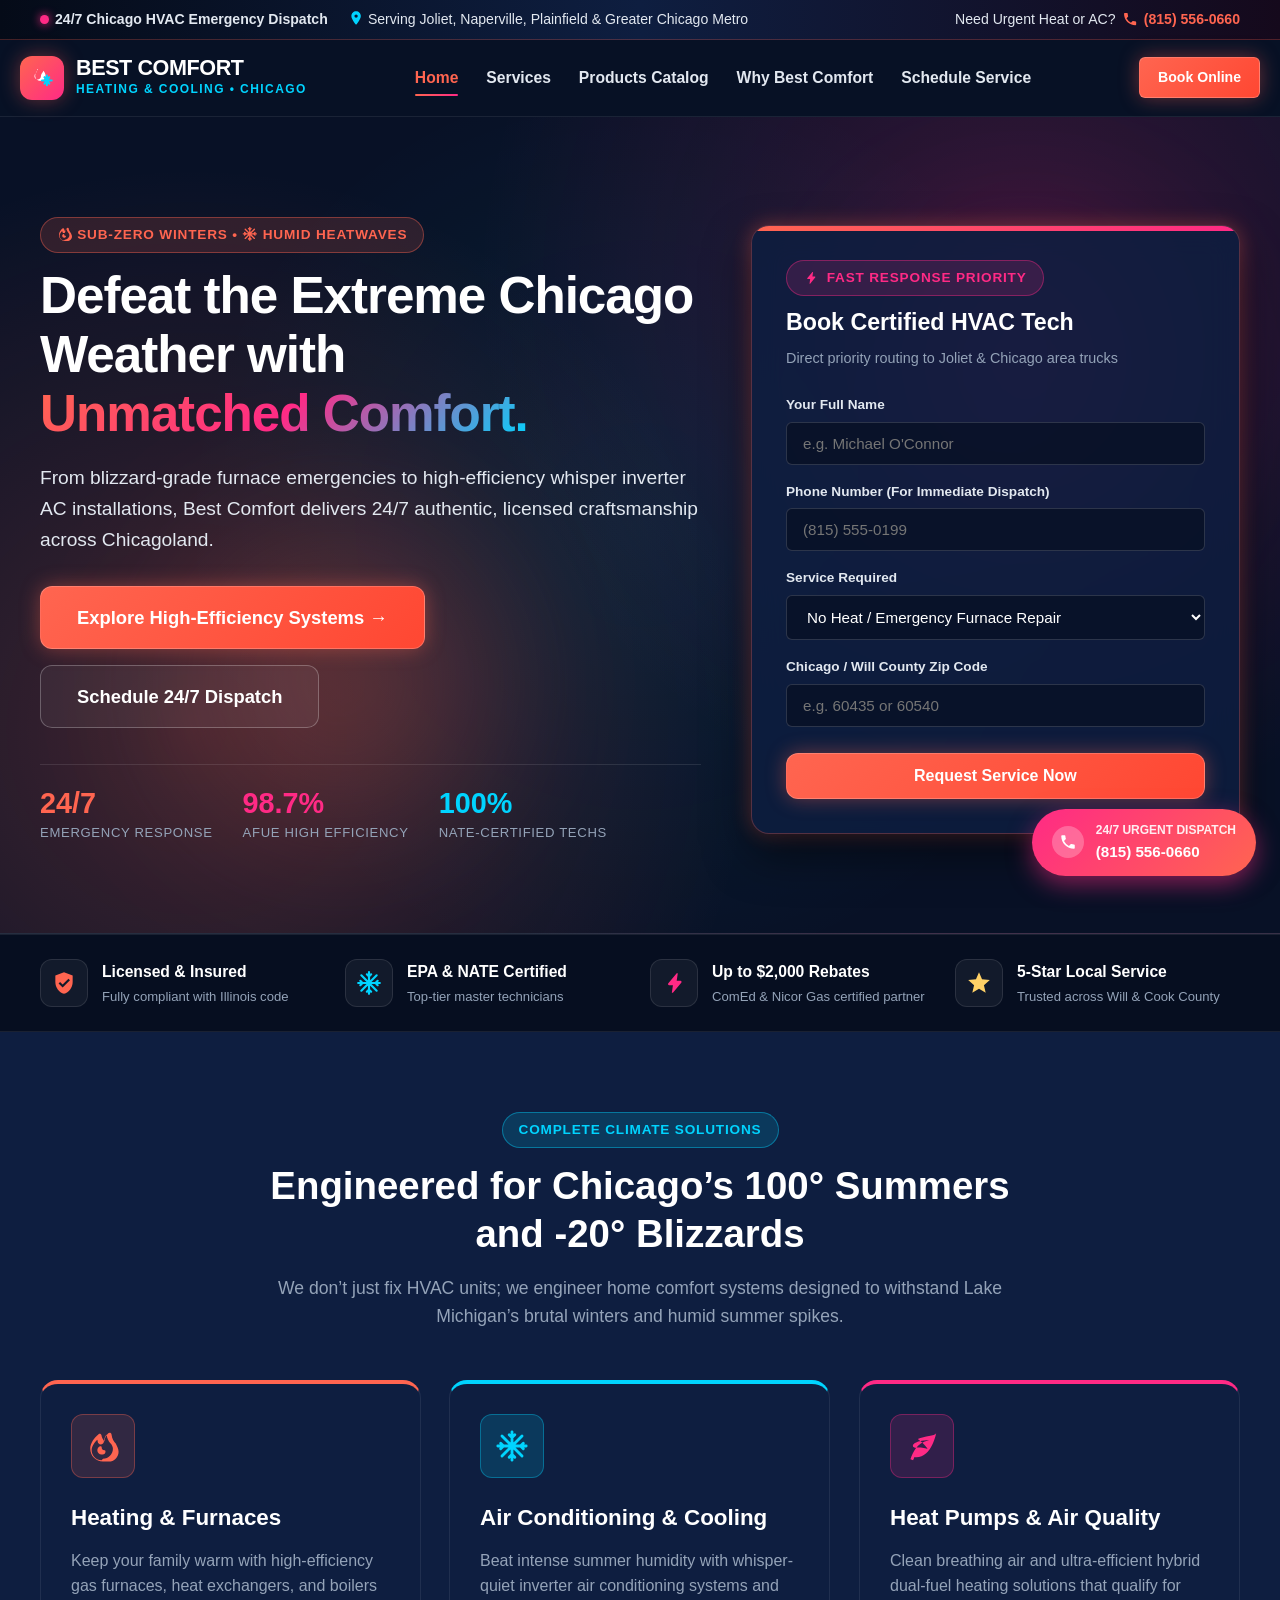
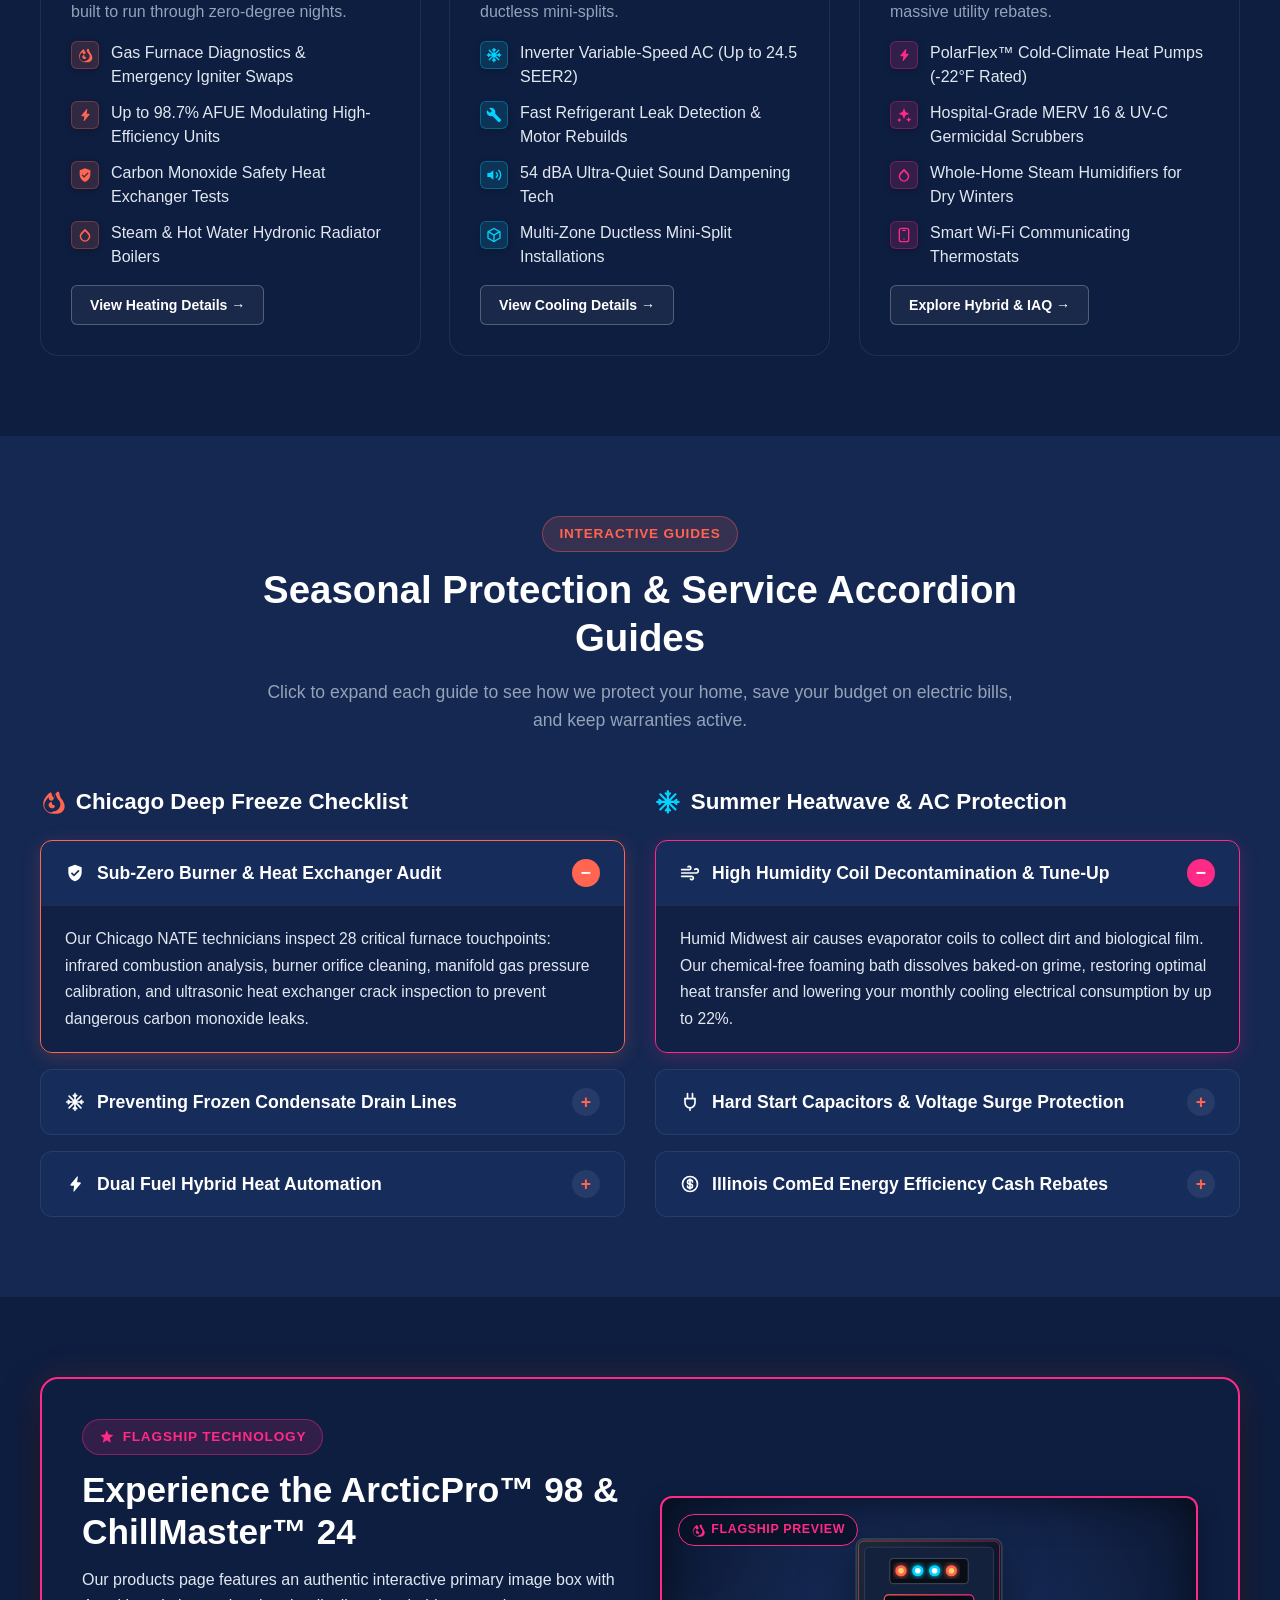
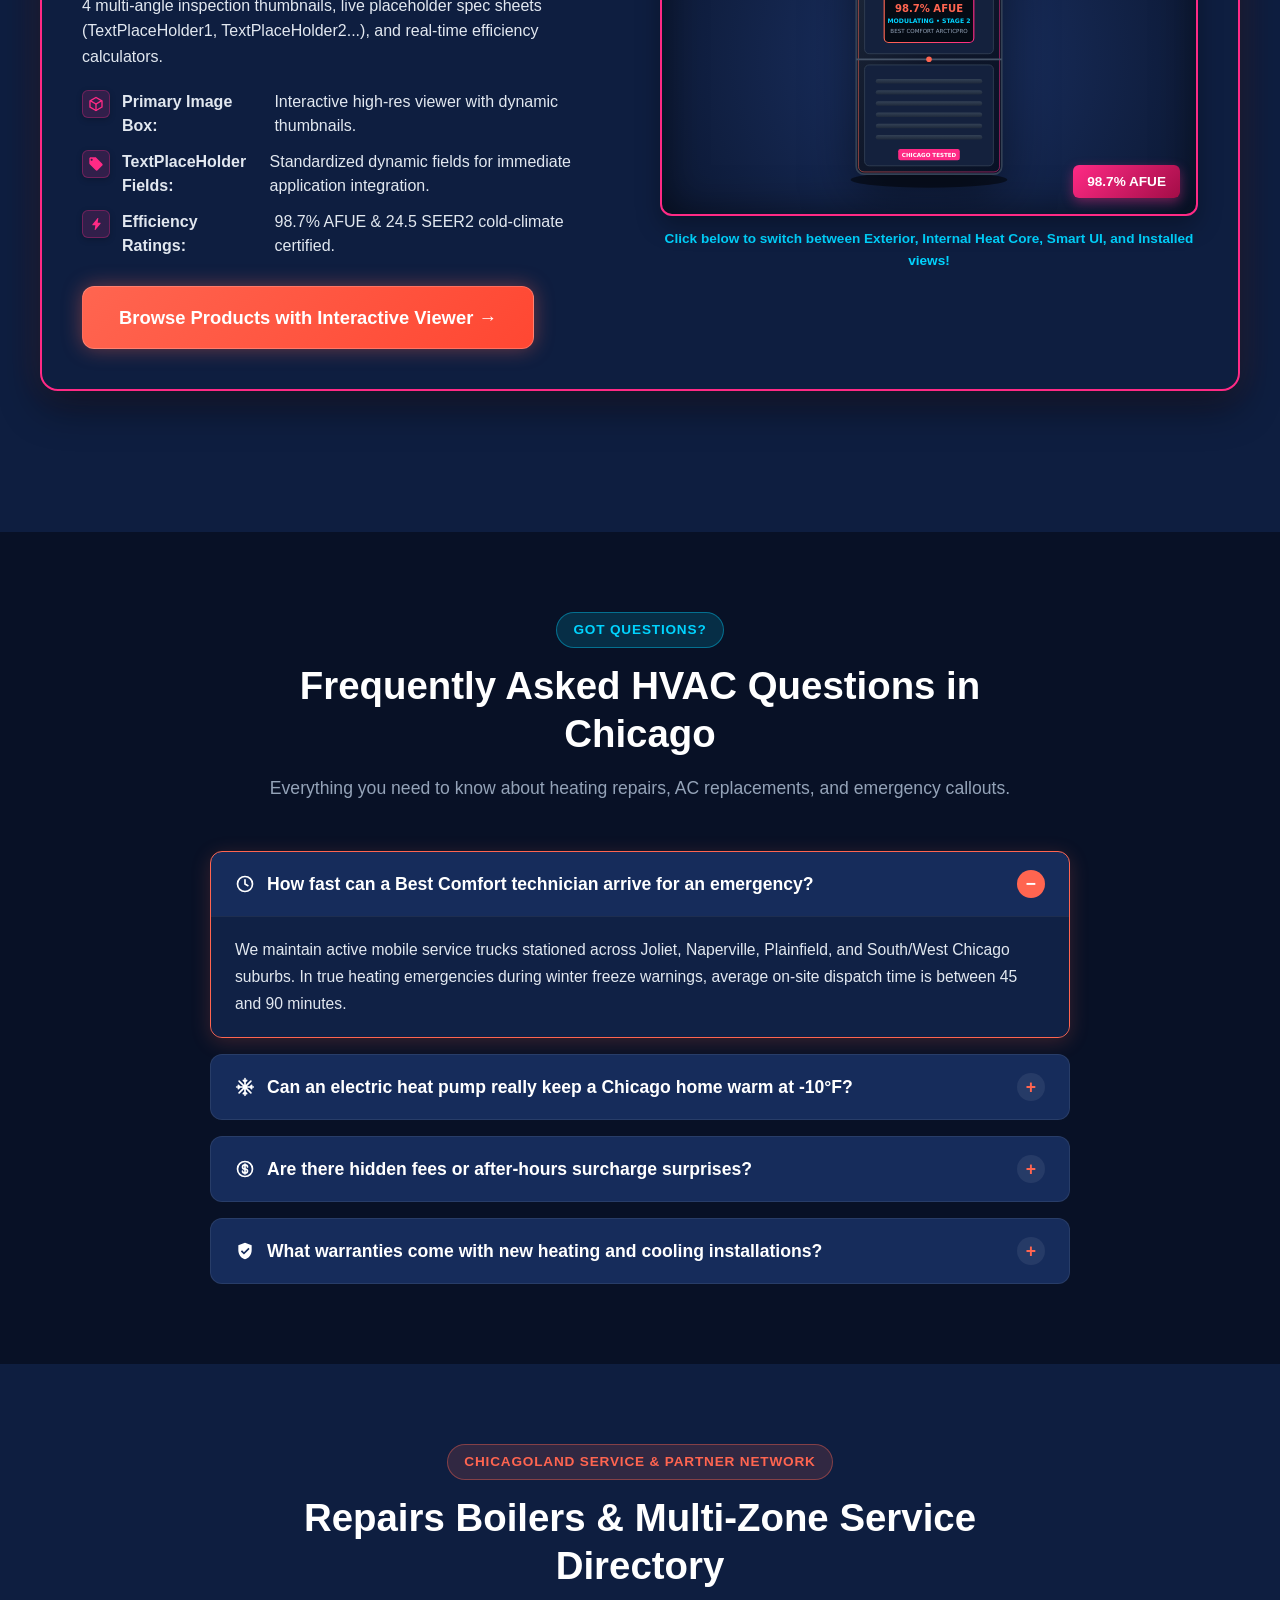
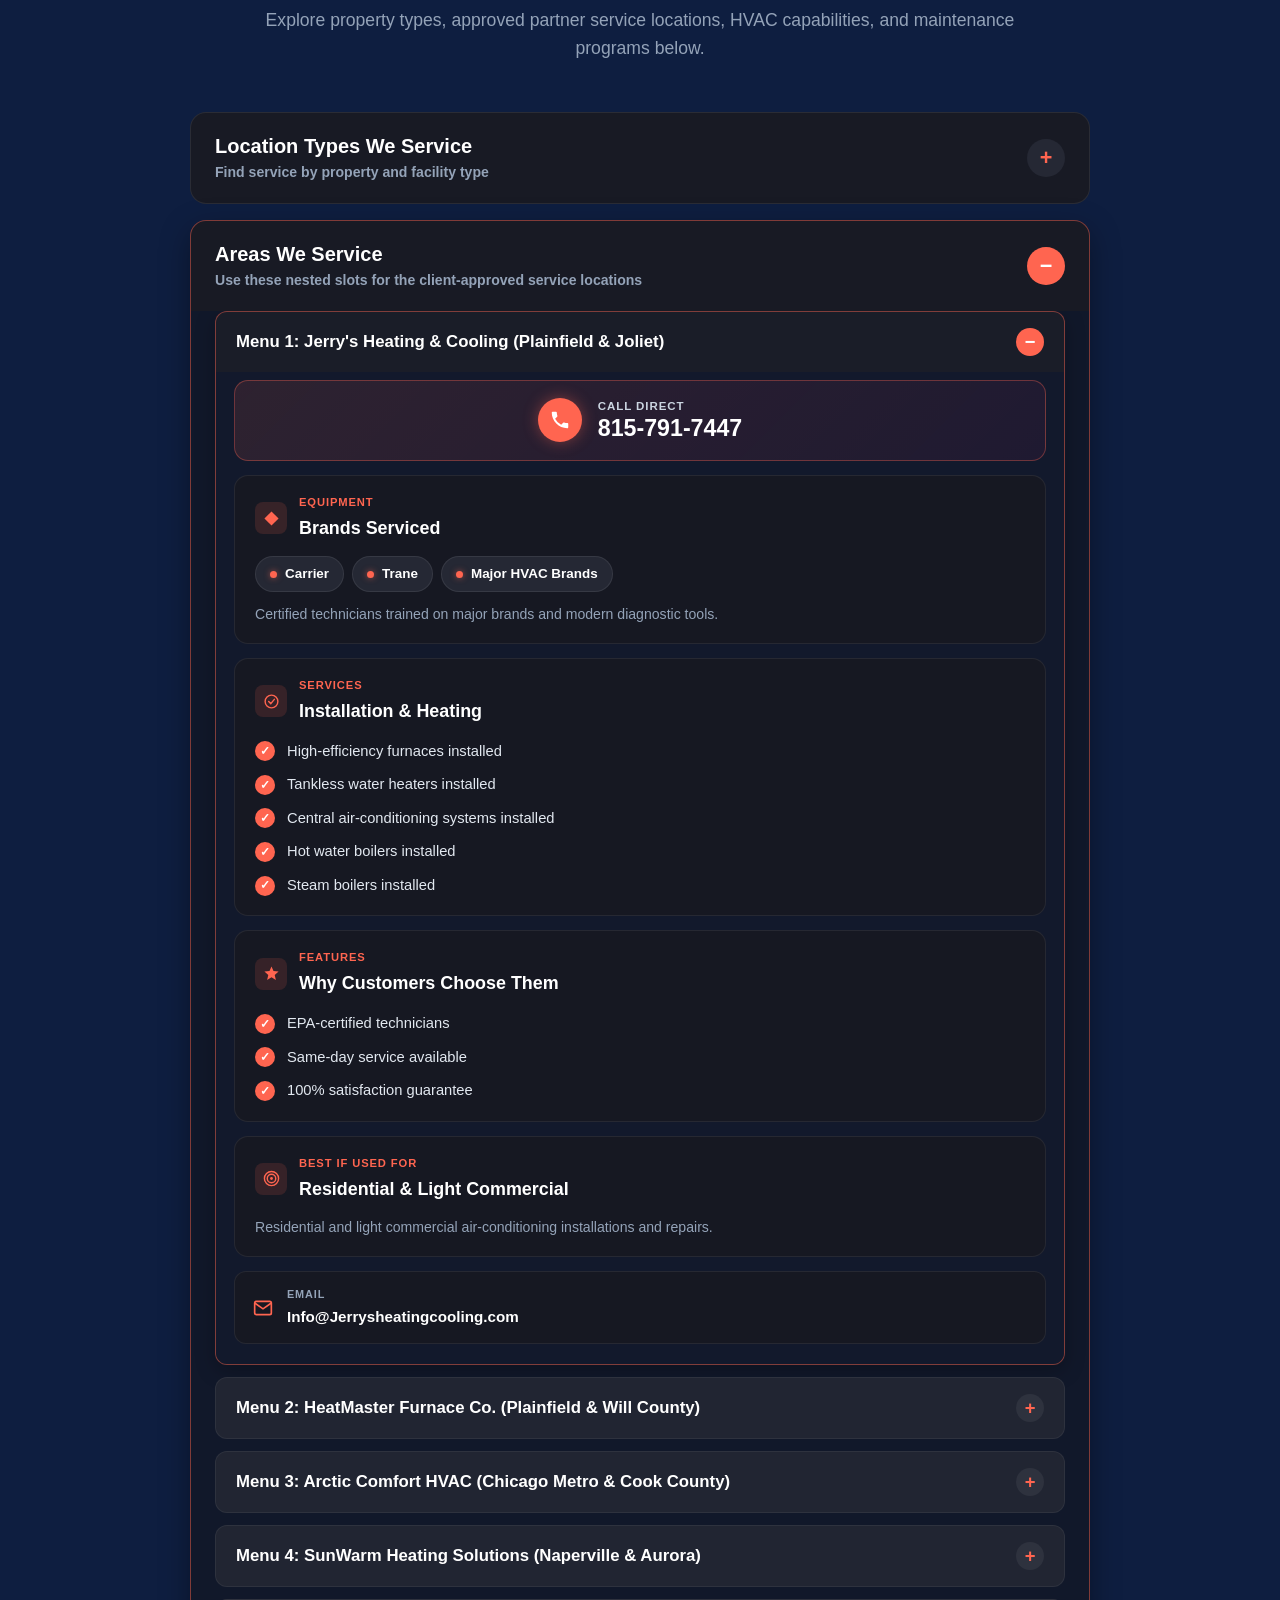
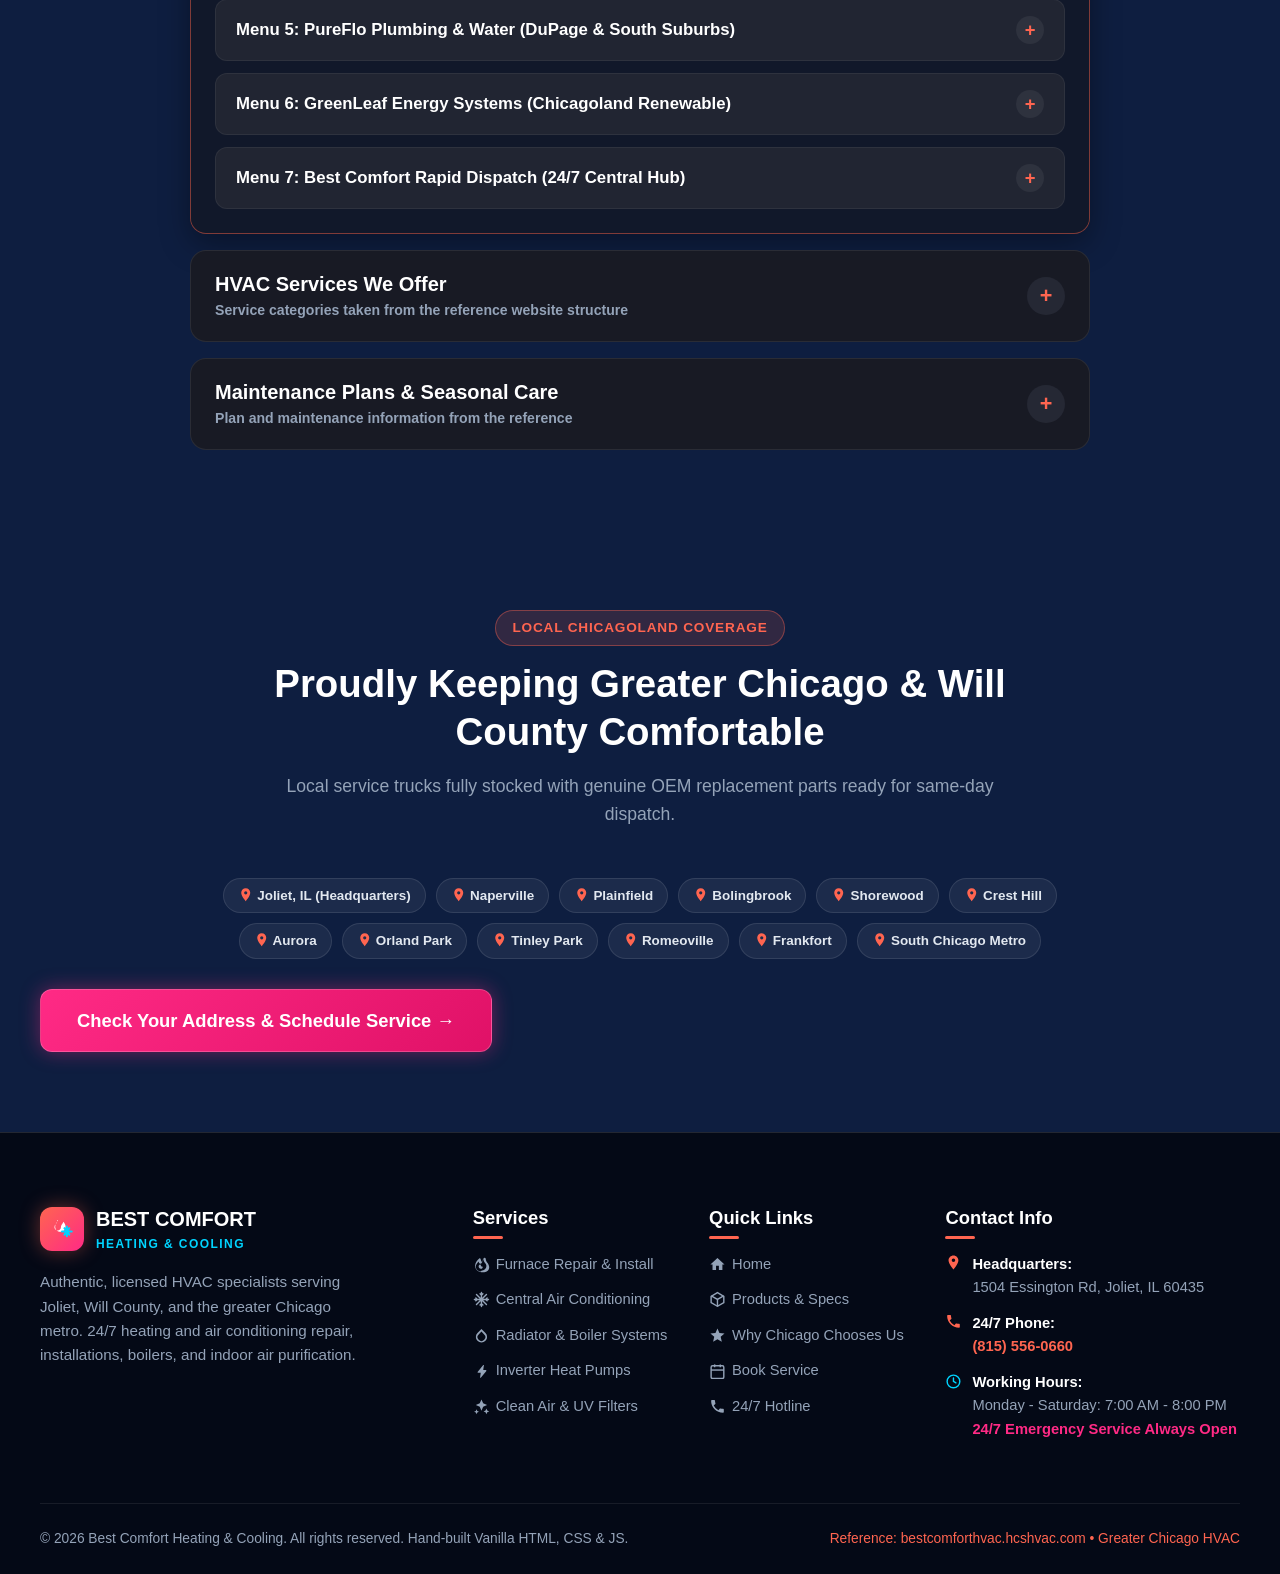
==== commit db6fcfc6: "Implement master and child nested accordions with partner cards" ====
--- a/index.html
+++ b/index.html
@@ -45,6 +45,9 @@
         <path d="M11 5c-.3 1.2-1 2.2-1.7 3.2C8.3 9.7 7.6 11.2 7.6 13.1c0 3.5 2.9 6.4 6.4 6.4s6.4-2.9 6.4-6.4c0-2.6-1.3-4.6-2.8-6.1-.2 1-.7 2-1.4 2.7-.9.9-1.5 2.5-1.5 4.1 0 2.2-1.8 4-4 4s-4-1.8-4-4c0-1.4.6-2.6 1.6-3.6.5-.6 1-1.2 1.4-1.9.5-1.1.6-2.2.3-3.3z" fill="#ffffff"/>
         <path d="M22 13v12m-6-6h12m-9-4l6 8m-6 0l6-8" fill="none" stroke="#00d4ff" stroke-width="2.5" stroke-linecap="round"/>
       </symbol>
+      <symbol id="icon-mail" viewBox="0 0 24 24"><path d="M4 4h16c1.1 0 2 .9 2 2v12c0 1.1-.9 2-2 2H4c-1.1 0-2-.9-2-2V6c0-1.1.9-2 2-2z" fill="none" stroke="currentColor" stroke-width="2"/><polyline points="22,6 12,13 2,6" fill="none" stroke="currentColor" stroke-width="2"/></symbol>
+      <symbol id="icon-diamond" viewBox="0 0 24 24"><polygon points="12,2 22,12 12,22 2,12" fill="currentColor"/></symbol>
+      <symbol id="icon-target" viewBox="0 0 24 24"><circle cx="12" cy="12" r="10" fill="none" stroke="currentColor" stroke-width="2"/><circle cx="12" cy="12" r="6" fill="none" stroke="currentColor" stroke-width="2"/><circle cx="12" cy="12" r="2" fill="currentColor"/></symbol>
     </defs>
   </svg>
 
@@ -544,6 +547,797 @@
       </div>
     </section>
 
+    <section class="section section-navy" id="serviceDirectoryMaster">
+      <div class="container">
+        <div class="section-header text-center">
+          <div class="badge-pill badge-salmon">Chicagoland Service &amp; Partner Network</div>
+          <h2 class="section-title">Repairs Boilers &amp; Multi-Zone Service Directory</h2>
+          <p class="section-subtitle">
+            Explore property types, approved partner service locations, HVAC capabilities, and maintenance programs below.
+          </p>
+        </div>
+
+        <div class="master-accordion-wrapper" data-single-open="false">
+          <div class="accordion-item master-accordion-item">
+            <button class="accordion-header master-accordion-header" id="masterAcc1">
+              <div class="master-header-text">
+                <div class="master-header-title">Location Types We Service</div>
+                <div class="master-header-subtitle">Find service by property and facility type</div>
+              </div>
+              <span class="master-toggle-btn">+</span>
+            </button>
+            <div class="accordion-content master-accordion-content">
+              <div class="master-inner-box">
+                <div class="nested-info-grid">
+                  <div class="partner-info-card">
+                    <div class="partner-card-header">
+                      <div class="partner-card-badge-icon"><svg class="svg-icon"><use href="#icon-home"></use></svg></div>
+                      <div class="partner-card-header-text">
+                        <span class="tag-label">RESIDENTIAL</span>
+                        <h4 class="card-title">Single-Family Homes</h4>
+                      </div>
+                    </div>
+                    <p class="partner-card-desc">High-efficiency gas furnaces, heat pumps, central air conditioning, and smart thermostats customized for Illinois homeowners.</p>
+                  </div>
+                  <div class="partner-info-card">
+                    <div class="partner-card-header">
+                      <div class="partner-card-badge-icon"><svg class="svg-icon"><use href="#icon-package"></use></svg></div>
+                      <div class="partner-card-header-text">
+                        <span class="tag-label">MULTI-FAMILY</span>
+                        <h4 class="card-title">Apartments &amp; Condos</h4>
+                      </div>
+                    </div>
+                    <p class="partner-card-desc">Multi-zone ductless mini-splits, hydronic boiler loops, and dedicated tenant metering systems for property managers.</p>
+                  </div>
+                  <div class="partner-info-card">
+                    <div class="partner-card-header">
+                      <div class="partner-card-badge-icon"><svg class="svg-icon"><use href="#icon-tools"></use></svg></div>
+                      <div class="partner-card-header-text">
+                        <span class="tag-label">COMMERCIAL</span>
+                        <h4 class="card-title">Light Commercial &amp; Offices</h4>
+                      </div>
+                    </div>
+                    <p class="partner-card-desc">Rooftop packaged units, commercial boilers, server room precision cooling, and priority 24/7 business uptime response.</p>
+                  </div>
+                  <div class="partner-info-card">
+                    <div class="partner-card-header">
+                      <div class="partner-card-badge-icon"><svg class="svg-icon"><use href="#icon-shield"></use></svg></div>
+                      <div class="partner-card-header-text">
+                        <span class="tag-label">INDUSTRIAL</span>
+                        <h4 class="card-title">Warehouses &amp; Facilities</h4>
+                      </div>
+                    </div>
+                    <p class="partner-card-desc">High-bay radiant tube heating, heavy-duty exhaust ventilation, makeup air units, and preventative safety inspections.</p>
+                  </div>
+                </div>
+              </div>
+            </div>
+          </div>
+
+          <div class="accordion-item master-accordion-item active">
+            <button class="accordion-header master-accordion-header" id="masterAcc2">
+              <div class="master-header-text">
+                <div class="master-header-title">Areas We Service</div>
+                <div class="master-header-subtitle">Use these nested slots for the client-approved service locations</div>
+              </div>
+              <span class="master-toggle-btn">&minus;</span>
+            </button>
+            <div class="accordion-content master-accordion-content" style="max-height:none;">
+              <div class="master-inner-box">
+                <div class="child-accordion-wrapper" data-single-open="true">
+
+                  <div class="accordion-item child-accordion-item active">
+                    <button class="accordion-header child-accordion-header" id="childMenu1">
+                      <span>Menu 1: Jerry's Heating &amp; Cooling (Plainfield &amp; Joliet)</span>
+                      <span class="child-toggle-icon">&minus;</span>
+                    </button>
+                    <div class="accordion-content child-accordion-content" style="max-height:none;">
+                      <div class="child-inner-box">
+                        <a href="tel:8157917447" class="partner-call-card">
+                          <div class="partner-call-icon">
+                            <svg class="svg-icon"><use href="#icon-phone"></use></svg>
+                          </div>
+                          <div class="partner-call-details">
+                            <span class="partner-call-label">CALL DIRECT</span>
+                            <span class="partner-call-number">815-791-7447</span>
+                          </div>
+                        </a>
+
+                        <div class="partner-info-card">
+                          <div class="partner-card-header">
+                            <div class="partner-card-badge-icon">
+                              <svg class="svg-icon"><use href="#icon-diamond"></use></svg>
+                            </div>
+                            <div class="partner-card-header-text">
+                              <span class="tag-label">EQUIPMENT</span>
+                              <h4 class="card-title">Brands Serviced</h4>
+                            </div>
+                          </div>
+                          <div class="partner-brands-row">
+                            <span class="partner-brand-pill"><span class="partner-dot"></span> Carrier</span>
+                            <span class="partner-brand-pill"><span class="partner-dot"></span> Trane</span>
+                            <span class="partner-brand-pill"><span class="partner-dot"></span> Major HVAC Brands</span>
+                          </div>
+                          <p class="partner-card-desc">Certified technicians trained on major brands and modern diagnostic tools.</p>
+                        </div>
+
+                        <div class="partner-info-card">
+                          <div class="partner-card-header">
+                            <div class="partner-card-badge-icon">
+                              <svg class="svg-icon"><use href="#icon-check-circle"></use></svg>
+                            </div>
+                            <div class="partner-card-header-text">
+                              <span class="tag-label">SERVICES</span>
+                              <h4 class="card-title">Installation &amp; Heating</h4>
+                            </div>
+                          </div>
+                          <ul class="partner-checklist">
+                            <li class="partner-check-item"><span class="partner-check-circle">&#10003;</span> High-efficiency furnaces installed</li>
+                            <li class="partner-check-item"><span class="partner-check-circle">&#10003;</span> Tankless water heaters installed</li>
+                            <li class="partner-check-item"><span class="partner-check-circle">&#10003;</span> Central air-conditioning systems installed</li>
+                            <li class="partner-check-item"><span class="partner-check-circle">&#10003;</span> Hot water boilers installed</li>
+                            <li class="partner-check-item"><span class="partner-check-circle">&#10003;</span> Steam boilers installed</li>
+                          </ul>
+                        </div>
+
+                        <div class="partner-info-card">
+                          <div class="partner-card-header">
+                            <div class="partner-card-badge-icon">
+                              <svg class="svg-icon"><use href="#icon-star"></use></svg>
+                            </div>
+                            <div class="partner-card-header-text">
+                              <span class="tag-label">FEATURES</span>
+                              <h4 class="card-title">Why Customers Choose Them</h4>
+                            </div>
+                          </div>
+                          <ul class="partner-checklist">
+                            <li class="partner-check-item"><span class="partner-check-circle">&#10003;</span> EPA-certified technicians</li>
+                            <li class="partner-check-item"><span class="partner-check-circle">&#10003;</span> Same-day service available</li>
+                            <li class="partner-check-item"><span class="partner-check-circle">&#10003;</span> 100% satisfaction guarantee</li>
+                          </ul>
+                        </div>
+
+                        <div class="partner-info-card">
+                          <div class="partner-card-header">
+                            <div class="partner-card-badge-icon">
+                              <svg class="svg-icon"><use href="#icon-target"></use></svg>
+                            </div>
+                            <div class="partner-card-header-text">
+                              <span class="tag-label">BEST IF USED FOR</span>
+                              <h4 class="card-title">Residential &amp; Light Commercial</h4>
+                            </div>
+                          </div>
+                          <p class="partner-card-desc">Residential and light commercial air-conditioning installations and repairs.</p>
+                        </div>
+
+                        <a href="mailto:Info@Jerrysheatingcooling.com" class="partner-email-card">
+                          <div class="email-icon">
+                            <svg class="svg-icon"><use href="#icon-mail"></use></svg>
+                          </div>
+                          <div>
+                            <span class="email-label">EMAIL</span>
+                            <span class="email-address">Info@Jerrysheatingcooling.com</span>
+                          </div>
+                        </a>
+                      </div>
+                    </div>
+                  </div>
+
+                  <div class="accordion-item child-accordion-item">
+                    <button class="accordion-header child-accordion-header" id="childMenu2">
+                      <span>Menu 2: HeatMaster Furnace Co. (Plainfield &amp; Will County)</span>
+                      <span class="child-toggle-icon">+</span>
+                    </button>
+                    <div class="accordion-content child-accordion-content">
+                      <div class="child-inner-box">
+                        <a href="tel:5553456789" class="partner-call-card">
+                          <div class="partner-call-icon"><svg class="svg-icon"><use href="#icon-phone"></use></svg></div>
+                          <div class="partner-call-details">
+                            <span class="partner-call-label">CALL DIRECT</span>
+                            <span class="partner-call-number">(555) 345-6789</span>
+                          </div>
+                        </a>
+                        <div class="partner-info-card">
+                          <div class="partner-card-header">
+                            <div class="partner-card-badge-icon"><svg class="svg-icon"><use href="#icon-diamond"></use></svg></div>
+                            <div class="partner-card-header-text">
+                              <span class="tag-label">EQUIPMENT</span>
+                              <h4 class="card-title">Brands Serviced</h4>
+                            </div>
+                          </div>
+                          <div class="partner-brands-row">
+                            <span class="partner-brand-pill"><span class="partner-dot"></span> Lennox</span>
+                            <span class="partner-brand-pill"><span class="partner-dot"></span> Rheem</span>
+                            <span class="partner-brand-pill"><span class="partner-dot"></span> Goodman</span>
+                          </div>
+                          <p class="partner-card-desc">Family-owned heating specialists dedicated to reliable heating solutions and duct sealing.</p>
+                        </div>
+                        <div class="partner-info-card">
+                          <div class="partner-card-header">
+                            <div class="partner-card-badge-icon"><svg class="svg-icon"><use href="#icon-check-circle"></use></svg></div>
+                            <div class="partner-card-header-text">
+                              <span class="tag-label">SERVICES</span>
+                              <h4 class="card-title">Heating &amp; Thermal Comfort</h4>
+                            </div>
+                          </div>
+                          <ul class="partner-checklist">
+                            <li class="partner-check-item"><span class="partner-check-circle">&#10003;</span> High-efficiency furnace installations</li>
+                            <li class="partner-check-item"><span class="partner-check-circle">&#10003;</span> Heat pump systems &amp; dual-fuel</li>
+                            <li class="partner-check-item"><span class="partner-check-circle">&#10003;</span> Radiant floor heating loops</li>
+                            <li class="partner-check-item"><span class="partner-check-circle">&#10003;</span> Duct sealing and attic insulation</li>
+                          </ul>
+                        </div>
+                        <div class="partner-info-card">
+                          <div class="partner-card-header">
+                            <div class="partner-card-badge-icon"><svg class="svg-icon"><use href="#icon-star"></use></svg></div>
+                            <div class="partner-card-header-text">
+                              <span class="tag-label">FEATURES</span>
+                              <h4 class="card-title">Why Customers Choose Them</h4>
+                            </div>
+                          </div>
+                          <ul class="partner-checklist">
+                            <li class="partner-check-item"><span class="partner-check-circle">&#10003;</span> Licensed and insured professionals</li>
+                            <li class="partner-check-item"><span class="partner-check-circle">&#10003;</span> Free in-home estimates</li>
+                            <li class="partner-check-item"><span class="partner-check-circle">&#10003;</span> Flexible financing options</li>
+                          </ul>
+                        </div>
+                        <div class="partner-info-card">
+                          <div class="partner-card-header">
+                            <div class="partner-card-badge-icon"><svg class="svg-icon"><use href="#icon-target"></use></svg></div>
+                            <div class="partner-card-header-text">
+                              <span class="tag-label">BEST IF USED FOR</span>
+                              <h4 class="card-title">Affordable Heating &amp; Cooling</h4>
+                            </div>
+                          </div>
+                          <p class="partner-card-desc">Completely affordable heating and cooling installation, service, and repairs in Plainfield and surrounding areas.</p>
+                        </div>
+                        <a href="mailto:support@affordablehvacrepairs.com" class="partner-email-card">
+                          <div class="email-icon"><svg class="svg-icon"><use href="#icon-mail"></use></svg></div>
+                          <div>
+                            <span class="email-label">EMAIL</span>
+                            <span class="email-address">support@affordablehvacrepairs.com</span>
+                          </div>
+                        </a>
+                      </div>
+                    </div>
+                  </div>
+
+                  <div class="accordion-item child-accordion-item">
+                    <button class="accordion-header child-accordion-header" id="childMenu3">
+                      <span>Menu 3: Arctic Comfort HVAC (Chicago Metro &amp; Cook County)</span>
+                      <span class="child-toggle-icon">+</span>
+                    </button>
+                    <div class="accordion-content child-accordion-content">
+                      <div class="child-inner-box">
+                        <a href="tel:5552011001" class="partner-call-card">
+                          <div class="partner-call-icon"><svg class="svg-icon"><use href="#icon-phone"></use></svg></div>
+                          <div class="partner-call-details">
+                            <span class="partner-call-label">CALL DIRECT</span>
+                            <span class="partner-call-number">(555) 201-1001</span>
+                          </div>
+                        </a>
+                        <div class="partner-info-card">
+                          <div class="partner-card-header">
+                            <div class="partner-card-badge-icon"><svg class="svg-icon"><use href="#icon-diamond"></use></svg></div>
+                            <div class="partner-card-header-text">
+                              <span class="tag-label">EQUIPMENT</span>
+                              <h4 class="card-title">Brands Serviced</h4>
+                            </div>
+                          </div>
+                          <div class="partner-brands-row">
+                            <span class="partner-brand-pill"><span class="partner-dot"></span> Carrier</span>
+                            <span class="partner-brand-pill"><span class="partner-dot"></span> Trane</span>
+                            <span class="partner-brand-pill"><span class="partner-dot"></span> Lennox</span>
+                          </div>
+                          <p class="partner-card-desc">Specializes in high-efficiency cooling systems for residential and commercial properties.</p>
+                        </div>
+                        <div class="partner-info-card">
+                          <div class="partner-card-header">
+                            <div class="partner-card-badge-icon"><svg class="svg-icon"><use href="#icon-check-circle"></use></svg></div>
+                            <div class="partner-card-header-text">
+                              <span class="tag-label">SERVICES</span>
+                              <h4 class="card-title">Cooling &amp; Refrigeration</h4>
+                            </div>
+                          </div>
+                          <ul class="partner-checklist">
+                            <li class="partner-check-item"><span class="partner-check-circle">&#10003;</span> Central AC installation &amp; retrofit</li>
+                            <li class="partner-check-item"><span class="partner-check-circle">&#10003;</span> Ductless mini-split multi-zone setups</li>
+                            <li class="partner-check-item"><span class="partner-check-circle">&#10003;</span> Light commercial refrigeration</li>
+                            <li class="partner-check-item"><span class="partner-check-circle">&#10003;</span> Comprehensive building energy audits</li>
+                          </ul>
+                        </div>
+                        <div class="partner-info-card">
+                          <div class="partner-card-header">
+                            <div class="partner-card-badge-icon"><svg class="svg-icon"><use href="#icon-star"></use></svg></div>
+                            <div class="partner-card-header-text">
+                              <span class="tag-label">FEATURES</span>
+                              <h4 class="card-title">Why Customers Choose Them</h4>
+                            </div>
+                          </div>
+                          <ul class="partner-checklist">
+                            <li class="partner-check-item"><span class="partner-check-circle">&#10003;</span> 24/7 emergency repair dispatch</li>
+                            <li class="partner-check-item"><span class="partner-check-circle">&#10003;</span> Licensed &amp; insured master technicians</li>
+                            <li class="partner-check-item"><span class="partner-check-circle">&#10003;</span> Free diagnostic estimates with repairs</li>
+                          </ul>
+                        </div>
+                        <div class="partner-info-card">
+                          <div class="partner-card-header">
+                            <div class="partner-card-badge-icon"><svg class="svg-icon"><use href="#icon-target"></use></svg></div>
+                            <div class="partner-card-header-text">
+                              <span class="tag-label">BEST IF USED FOR</span>
+                              <h4 class="card-title">High-Efficiency Cooling &amp; AC Emergencies</h4>
+                            </div>
+                          </div>
+                          <p class="partner-card-desc">Best for high-efficiency cooling installations and emergency AC repairs.</p>
+                        </div>
+                        <a href="mailto:info@arcticcomfort.com" class="partner-email-card">
+                          <div class="email-icon"><svg class="svg-icon"><use href="#icon-mail"></use></svg></div>
+                          <div>
+                            <span class="email-label">EMAIL</span>
+                            <span class="email-address">info@arcticcomfort.com</span>
+                          </div>
+                        </a>
+                      </div>
+                    </div>
+                  </div>
+
+                  <div class="accordion-item child-accordion-item">
+                    <button class="accordion-header child-accordion-header" id="childMenu4">
+                      <span>Menu 4: SunWarm Heating Solutions (Naperville &amp; Aurora)</span>
+                      <span class="child-toggle-icon">+</span>
+                    </button>
+                    <div class="accordion-content child-accordion-content">
+                      <div class="child-inner-box">
+                        <a href="tel:5552011002" class="partner-call-card">
+                          <div class="partner-call-icon"><svg class="svg-icon"><use href="#icon-phone"></use></svg></div>
+                          <div class="partner-call-details">
+                            <span class="partner-call-label">CALL DIRECT</span>
+                            <span class="partner-call-number">(555) 201-1002</span>
+                          </div>
+                        </a>
+                        <div class="partner-info-card">
+                          <div class="partner-card-header">
+                            <div class="partner-card-badge-icon"><svg class="svg-icon"><use href="#icon-diamond"></use></svg></div>
+                            <div class="partner-card-header-text">
+                              <span class="tag-label">EQUIPMENT</span>
+                              <h4 class="card-title">Brands Serviced</h4>
+                            </div>
+                          </div>
+                          <div class="partner-brands-row">
+                            <span class="partner-brand-pill"><span class="partner-dot"></span> Trane</span>
+                            <span class="partner-brand-pill"><span class="partner-dot"></span> York</span>
+                            <span class="partner-brand-pill"><span class="partner-dot"></span> Bryant</span>
+                          </div>
+                          <p class="partner-card-desc">Top-tier furnace and boiler services with focus on energy-efficient heating upgrades.</p>
+                        </div>
+                        <div class="partner-info-card">
+                          <div class="partner-card-header">
+                            <div class="partner-card-badge-icon"><svg class="svg-icon"><use href="#icon-check-circle"></use></svg></div>
+                            <div class="partner-card-header-text">
+                              <span class="tag-label">SERVICES</span>
+                              <h4 class="card-title">Furnace &amp; Boiler Upgrades</h4>
+                            </div>
+                          </div>
+                          <ul class="partner-checklist">
+                            <li class="partner-check-item"><span class="partner-check-circle">&#10003;</span> Furnace replacement &amp; heat exchangers</li>
+                            <li class="partner-check-item"><span class="partner-check-circle">&#10003;</span> High-efficiency hydronic boiler systems</li>
+                            <li class="partner-check-item"><span class="partner-check-circle">&#10003;</span> In-floor radiant heating manifolds</li>
+                            <li class="partner-check-item"><span class="partner-check-circle">&#10003;</span> Cold-climate heat pump conversions</li>
+                          </ul>
+                        </div>
+                        <div class="partner-info-card">
+                          <div class="partner-card-header">
+                            <div class="partner-card-badge-icon"><svg class="svg-icon"><use href="#icon-star"></use></svg></div>
+                            <div class="partner-card-header-text">
+                              <span class="tag-label">FEATURES</span>
+                              <h4 class="card-title">Why Customers Choose Them</h4>
+                            </div>
+                          </div>
+                          <ul class="partner-checklist">
+                            <li class="partner-check-item"><span class="partner-check-circle">&#10003;</span> Seasonal preventative maintenance plans</li>
+                            <li class="partner-check-item"><span class="partner-check-circle">&#10003;</span> 10-year extended warranty options</li>
+                            <li class="partner-check-item"><span class="partner-check-circle">&#10003;</span> Senior and military discounts available</li>
+                          </ul>
+                        </div>
+                        <div class="partner-info-card">
+                          <div class="partner-card-header">
+                            <div class="partner-card-badge-icon"><svg class="svg-icon"><use href="#icon-target"></use></svg></div>
+                            <div class="partner-card-header-text">
+                              <span class="tag-label">BEST IF USED FOR</span>
+                              <h4 class="card-title">Furnace Replacements &amp; Upgrades</h4>
+                            </div>
+                          </div>
+                          <p class="partner-card-desc">Best for furnace replacements and boiler heating system upgrades.</p>
+                        </div>
+                        <a href="mailto:contact@sunwarm.com" class="partner-email-card">
+                          <div class="email-icon"><svg class="svg-icon"><use href="#icon-mail"></use></svg></div>
+                          <div>
+                            <span class="email-label">EMAIL</span>
+                            <span class="email-address">contact@sunwarm.com</span>
+                          </div>
+                        </a>
+                      </div>
+                    </div>
+                  </div>
+
+                  <div class="accordion-item child-accordion-item">
+                    <button class="accordion-header child-accordion-header" id="childMenu5">
+                      <span>Menu 5: PureFlo Plumbing &amp; Water (DuPage &amp; South Suburbs)</span>
+                      <span class="child-toggle-icon">+</span>
+                    </button>
+                    <div class="accordion-content child-accordion-content">
+                      <div class="child-inner-box">
+                        <a href="tel:5552468135" class="partner-call-card">
+                          <div class="partner-call-icon"><svg class="svg-icon"><use href="#icon-phone"></use></svg></div>
+                          <div class="partner-call-details">
+                            <span class="partner-call-label">CALL DIRECT</span>
+                            <span class="partner-call-number">(555) 246-8135</span>
+                          </div>
+                        </a>
+                        <div class="partner-info-card">
+                          <div class="partner-card-header">
+                            <div class="partner-card-badge-icon"><svg class="svg-icon"><use href="#icon-diamond"></use></svg></div>
+                            <div class="partner-card-header-text">
+                              <span class="tag-label">EQUIPMENT</span>
+                              <h4 class="card-title">Brands Serviced</h4>
+                            </div>
+                          </div>
+                          <div class="partner-brands-row">
+                            <span class="partner-brand-pill"><span class="partner-dot"></span> Rinnai</span>
+                            <span class="partner-brand-pill"><span class="partner-dot"></span> Bradford White</span>
+                            <span class="partner-brand-pill"><span class="partner-dot"></span> Navien</span>
+                          </div>
+                          <p class="partner-card-desc">Comprehensive hydronics and water systems with master plumber craftsmanship.</p>
+                        </div>
+                        <div class="partner-info-card">
+                          <div class="partner-card-header">
+                            <div class="partner-card-badge-icon"><svg class="svg-icon"><use href="#icon-check-circle"></use></svg></div>
+                            <div class="partner-card-header-text">
+                              <span class="tag-label">SERVICES</span>
+                              <h4 class="card-title">Water Heaters &amp; Hydronics</h4>
+                            </div>
+                          </div>
+                          <ul class="partner-checklist">
+                            <li class="partner-check-item"><span class="partner-check-circle">&#10003;</span> Tankless &amp; hybrid heat pump water heaters</li>
+                            <li class="partner-check-item"><span class="partner-check-circle">&#10003;</span> Whole-house water filtration &amp; softeners</li>
+                            <li class="partner-check-item"><span class="partner-check-circle">&#10003;</span> Electronic leak detection and pipe repairs</li>
+                            <li class="partner-check-item"><span class="partner-check-circle">&#10003;</span> Video inspection &amp; boiler feeds</li>
+                          </ul>
+                        </div>
+                        <div class="partner-info-card">
+                          <div class="partner-card-header">
+                            <div class="partner-card-badge-icon"><svg class="svg-icon"><use href="#icon-star"></use></svg></div>
+                            <div class="partner-card-header-text">
+                              <span class="tag-label">FEATURES</span>
+                              <h4 class="card-title">Why Customers Choose Them</h4>
+                            </div>
+                          </div>
+                          <ul class="partner-checklist">
+                            <li class="partner-check-item"><span class="partner-check-circle">&#10003;</span> State-licensed master plumbers</li>
+                            <li class="partner-check-item"><span class="partner-check-circle">&#10003;</span> Upfront flat-rate transparent pricing</li>
+                            <li class="partner-check-item"><span class="partner-check-circle">&#10003;</span> Eco-friendly, energy-saving fixtures</li>
+                          </ul>
+                        </div>
+                        <div class="partner-info-card">
+                          <div class="partner-card-header">
+                            <div class="partner-card-badge-icon"><svg class="svg-icon"><use href="#icon-target"></use></svg></div>
+                            <div class="partner-card-header-text">
+                              <span class="tag-label">BEST IF USED FOR</span>
+                              <h4 class="card-title">Water Heaters &amp; Hydronic Filtration</h4>
+                            </div>
+                          </div>
+                          <p class="partner-card-desc">Plumbing repairs, water heater installations, and residential water quality solutions.</p>
+                        </div>
+                        <a href="mailto:hello@pureflo-plumbing.example.com" class="partner-email-card">
+                          <div class="email-icon"><svg class="svg-icon"><use href="#icon-mail"></use></svg></div>
+                          <div>
+                            <span class="email-label">EMAIL</span>
+                            <span class="email-address">hello@pureflo-plumbing.example.com</span>
+                          </div>
+                        </a>
+                      </div>
+                    </div>
+                  </div>
+
+                  <div class="accordion-item child-accordion-item">
+                    <button class="accordion-header child-accordion-header" id="childMenu6">
+                      <span>Menu 6: GreenLeaf Energy Systems (Chicagoland Renewable)</span>
+                      <span class="child-toggle-icon">+</span>
+                    </button>
+                    <div class="accordion-content child-accordion-content">
+                      <div class="child-inner-box">
+                        <a href="tel:5552011005" class="partner-call-card">
+                          <div class="partner-call-icon"><svg class="svg-icon"><use href="#icon-phone"></use></svg></div>
+                          <div class="partner-call-details">
+                            <span class="partner-call-label">CALL DIRECT</span>
+                            <span class="partner-call-number">(555) 201-1005</span>
+                          </div>
+                        </a>
+                        <div class="partner-info-card">
+                          <div class="partner-card-header">
+                            <div class="partner-card-badge-icon"><svg class="svg-icon"><use href="#icon-diamond"></use></svg></div>
+                            <div class="partner-card-header-text">
+                              <span class="tag-label">EQUIPMENT</span>
+                              <h4 class="card-title">Brands Serviced</h4>
+                            </div>
+                          </div>
+                          <div class="partner-brands-row">
+                            <span class="partner-brand-pill"><span class="partner-dot"></span> Bosch</span>
+                            <span class="partner-brand-pill"><span class="partner-dot"></span> Mitsubishi Electric</span>
+                            <span class="partner-brand-pill"><span class="partner-dot"></span> Daikin</span>
+                          </div>
+                          <p class="partner-card-desc">Sustainable HVAC solutions including geothermal, smart inverter heat pumps, and net-zero engineering.</p>
+                        </div>
+                        <div class="partner-info-card">
+                          <div class="partner-card-header">
+                            <div class="partner-card-badge-icon"><svg class="svg-icon"><use href="#icon-check-circle"></use></svg></div>
+                            <div class="partner-card-header-text">
+                              <span class="tag-label">SERVICES</span>
+                              <h4 class="card-title">Renewable &amp; Geothermal</h4>
+                            </div>
+                          </div>
+                          <ul class="partner-checklist">
+                            <li class="partner-check-item"><span class="partner-check-circle">&#10003;</span> Ground-source geothermal heat pumps</li>
+                            <li class="partner-check-item"><span class="partner-check-circle">&#10003;</span> High-efficiency inverter ductless splits</li>
+                            <li class="partner-check-item"><span class="partner-check-circle">&#10003;</span> Communicating smart thermostat automation</li>
+                            <li class="partner-check-item"><span class="partner-check-circle">&#10003;</span> Federal 25C &amp; Nicor Gas rebate filing</li>
+                          </ul>
+                        </div>
+                        <div class="partner-info-card">
+                          <div class="partner-card-header">
+                            <div class="partner-card-badge-icon"><svg class="svg-icon"><use href="#icon-star"></use></svg></div>
+                            <div class="partner-card-header-text">
+                              <span class="tag-label">FEATURES</span>
+                              <h4 class="card-title">Why Customers Choose Them</h4>
+                            </div>
+                          </div>
+                          <ul class="partner-checklist">
+                            <li class="partner-check-item"><span class="partner-check-circle">&#10003;</span> Inflation Reduction Act tax credit guidance</li>
+                            <li class="partner-check-item"><span class="partner-check-circle">&#10003;</span> Net-zero clean energy home consultations</li>
+                            <li class="partner-check-item"><span class="partner-check-circle">&#10003;</span> Custom computer-modeled Manual J sizing</li>
+                          </ul>
+                        </div>
+                        <div class="partner-info-card">
+                          <div class="partner-card-header">
+                            <div class="partner-card-badge-icon"><svg class="svg-icon"><use href="#icon-target"></use></svg></div>
+                            <div class="partner-card-header-text">
+                              <span class="tag-label">BEST IF USED FOR</span>
+                              <h4 class="card-title">Eco-Friendly &amp; Geothermal Upgrades</h4>
+                            </div>
+                          </div>
+                          <p class="partner-card-desc">Best for eco-friendly and geothermal HVAC installations across Illinois.</p>
+                        </div>
+                        <a href="mailto:info@greenleafenergy.com" class="partner-email-card">
+                          <div class="email-icon"><svg class="svg-icon"><use href="#icon-mail"></use></svg></div>
+                          <div>
+                            <span class="email-label">EMAIL</span>
+                            <span class="email-address">info@greenleafenergy.com</span>
+                          </div>
+                        </a>
+                      </div>
+                    </div>
+                  </div>
+
+                  <div class="accordion-item child-accordion-item">
+                    <button class="accordion-header child-accordion-header" id="childMenu7">
+                      <span>Menu 7: Best Comfort Rapid Dispatch (24/7 Central Hub)</span>
+                      <span class="child-toggle-icon">+</span>
+                    </button>
+                    <div class="accordion-content child-accordion-content">
+                      <div class="child-inner-box">
+                        <a href="tel:8155560660" class="partner-call-card">
+                          <div class="partner-call-icon"><svg class="svg-icon"><use href="#icon-phone"></use></svg></div>
+                          <div class="partner-call-details">
+                            <span class="partner-call-label">CALL DIRECT</span>
+                            <span class="partner-call-number">(815) 556-0660</span>
+                          </div>
+                        </a>
+                        <div class="partner-info-card">
+                          <div class="partner-card-header">
+                            <div class="partner-card-badge-icon"><svg class="svg-icon"><use href="#icon-diamond"></use></svg></div>
+                            <div class="partner-card-header-text">
+                              <span class="tag-label">EQUIPMENT</span>
+                              <h4 class="card-title">Brands Serviced</h4>
+                            </div>
+                          </div>
+                          <div class="partner-brands-row">
+                            <span class="partner-brand-pill"><span class="partner-dot"></span> All Major Brands</span>
+                            <span class="partner-brand-pill"><span class="partner-dot"></span> Universal Parts</span>
+                            <span class="partner-brand-pill"><span class="partner-dot"></span> 24/7 Mobile Inventory</span>
+                          </div>
+                          <p class="partner-card-desc">Central emergency dispatch coordinator with active mobile warehouses across Will and Cook counties.</p>
+                        </div>
+                        <div class="partner-info-card">
+                          <div class="partner-card-header">
+                            <div class="partner-card-badge-icon"><svg class="svg-icon"><use href="#icon-check-circle"></use></svg></div>
+                            <div class="partner-card-header-text">
+                              <span class="tag-label">SERVICES</span>
+                              <h4 class="card-title">Urgent Emergency Dispatch</h4>
+                            </div>
+                          </div>
+                          <ul class="partner-checklist">
+                            <li class="partner-check-item"><span class="partner-check-circle">&#10003;</span> Sub-zero emergency furnace restoration</li>
+                            <li class="partner-check-item"><span class="partner-check-circle">&#10003;</span> Blown capacitor &amp; motor same-day replacement</li>
+                            <li class="partner-check-item"><span class="partner-check-circle">&#10003;</span> Carbon monoxide safety leak isolation</li>
+                            <li class="partner-check-item"><span class="partner-check-circle">&#10003;</span> Frozen condensate pipe defrost &amp; heat tape</li>
+                          </ul>
+                        </div>
+                        <div class="partner-info-card">
+                          <div class="partner-card-header">
+                            <div class="partner-card-badge-icon"><svg class="svg-icon"><use href="#icon-star"></use></svg></div>
+                            <div class="partner-card-header-text">
+                              <span class="tag-label">FEATURES</span>
+                              <h4 class="card-title">Why Customers Choose Them</h4>
+                            </div>
+                          </div>
+                          <ul class="partner-checklist">
+                            <li class="partner-check-item"><span class="partner-check-circle">&#10003;</span> Guaranteed 45 to 90 min sub-zero arrival</li>
+                            <li class="partner-check-item"><span class="partner-check-circle">&#10003;</span> No hidden overtime or blizzard surcharges</li>
+                            <li class="partner-check-item"><span class="partner-check-circle">&#10003;</span> 100% money-back comfort guarantee</li>
+                          </ul>
+                        </div>
+                        <div class="partner-info-card">
+                          <div class="partner-card-header">
+                            <div class="partner-card-badge-icon"><svg class="svg-icon"><use href="#icon-target"></use></svg></div>
+                            <div class="partner-card-header-text">
+                              <span class="tag-label">BEST IF USED FOR</span>
+                              <h4 class="card-title">Immediate Chicago Emergency HVAC Rescue</h4>
+                            </div>
+                          </div>
+                          <p class="partner-card-desc">Rapid dispatch across Joliet, Plainfield, Naperville, and Greater Chicago metropolitan area.</p>
+                        </div>
+                        <a href="mailto:dispatch@bestcomforthvac.com" class="partner-email-card">
+                          <div class="email-icon"><svg class="svg-icon"><use href="#icon-mail"></use></svg></div>
+                          <div>
+                            <span class="email-label">EMAIL</span>
+                            <span class="email-address">dispatch@bestcomforthvac.com</span>
+                          </div>
+                        </a>
+                      </div>
+                    </div>
+                  </div>
+
+                </div>
+              </div>
+            </div>
+          </div>
+
+          <div class="accordion-item master-accordion-item">
+            <button class="accordion-header master-accordion-header" id="masterAcc3">
+              <div class="master-header-text">
+                <div class="master-header-title">HVAC Services We Offer</div>
+                <div class="master-header-subtitle">Service categories taken from the reference website structure</div>
+              </div>
+              <span class="master-toggle-btn">+</span>
+            </button>
+            <div class="accordion-content master-accordion-content">
+              <div class="master-inner-box">
+                <div class="nested-info-grid">
+                  <div class="partner-info-card">
+                    <div class="partner-card-header">
+                      <div class="partner-card-badge-icon"><svg class="svg-icon"><use href="#icon-fire"></use></svg></div>
+                      <div class="partner-card-header-text">
+                        <span class="tag-label">HEATING</span>
+                        <h4 class="card-title">Furnace &amp; Boiler Solutions</h4>
+                      </div>
+                    </div>
+                    <ul class="partner-checklist">
+                      <li class="partner-check-item"><span class="partner-check-circle">&#10003;</span> 24/7 emergency heat loss diagnostics</li>
+                      <li class="partner-check-item"><span class="partner-check-circle">&#10003;</span> AFUE 96% - 98.7% modulating furnace installs</li>
+                      <li class="partner-check-item"><span class="partner-check-circle">&#10003;</span> Cast-iron &amp; high-efficiency condensing boilers</li>
+                      <li class="partner-check-item"><span class="partner-check-circle">&#10003;</span> Heat exchanger crack safety testing</li>
+                    </ul>
+                  </div>
+                  <div class="partner-info-card">
+                    <div class="partner-card-header">
+                      <div class="partner-card-badge-icon"><svg class="svg-icon"><use href="#icon-snowflake"></use></svg></div>
+                      <div class="partner-card-header-text">
+                        <span class="tag-label">COOLING</span>
+                        <h4 class="card-title">Air Conditioning &amp; Heat Pumps</h4>
+                      </div>
+                    </div>
+                    <ul class="partner-checklist">
+                      <li class="partner-check-item"><span class="partner-check-circle">&#10003;</span> SEER2 up to 24.5 variable inverter condensers</li>
+                      <li class="partner-check-item"><span class="partner-check-circle">&#10003;</span> Dual-fuel hybrid heat pump conversions</li>
+                      <li class="partner-check-item"><span class="partner-check-circle">&#10003;</span> Ductless wall-mount &amp; ceiling cassette splits</li>
+                      <li class="partner-check-item"><span class="partner-check-circle">&#10003;</span> Refrigerant leak detection &amp; coil replacement</li>
+                    </ul>
+                  </div>
+                  <div class="partner-info-card">
+                    <div class="partner-card-header">
+                      <div class="partner-card-badge-icon"><svg class="svg-icon"><use href="#icon-sparkles"></use></svg></div>
+                      <div class="partner-card-header-text">
+                        <span class="tag-label">INDOOR AIR</span>
+                        <h4 class="card-title">Purification &amp; Humidity</h4>
+                      </div>
+                    </div>
+                    <ul class="partner-checklist">
+                      <li class="partner-check-item"><span class="partner-check-circle">&#10003;</span> Hospital-grade MERV 16 filtration media</li>
+                      <li class="partner-check-item"><span class="partner-check-circle">&#10003;</span> In-duct germicidal UV-C virus sterilizers</li>
+                      <li class="partner-check-item"><span class="partner-check-circle">&#10003;</span> Whole-home powered steam humidifiers</li>
+                      <li class="partner-check-item"><span class="partner-check-circle">&#10003;</span> Energy Recovery Ventilators (ERV)</li>
+                    </ul>
+                  </div>
+                  <div class="partner-info-card">
+                    <div class="partner-card-header">
+                      <div class="partner-card-badge-icon"><svg class="svg-icon"><use href="#icon-bolt"></use></svg></div>
+                      <div class="partner-card-header-text">
+                        <span class="tag-label">EFFICIENCY</span>
+                        <h4 class="card-title">Smart Controls &amp; Rebates</h4>
+                      </div>
+                    </div>
+                    <ul class="partner-checklist">
+                      <li class="partner-check-item"><span class="partner-check-circle">&#10003;</span> Wi-Fi smart communicating thermostat setups</li>
+                      <li class="partner-check-item"><span class="partner-check-circle">&#10003;</span> Nicor Gas &amp; ComEd utility rebate claims</li>
+                      <li class="partner-check-item"><span class="partner-check-circle">&#10003;</span> Zoning dampers for multi-level balance</li>
+                      <li class="partner-check-item"><span class="partner-check-circle">&#10003;</span> Attic air sealing &amp; supply plenum balancing</li>
+                    </ul>
+                  </div>
+                </div>
+              </div>
+            </div>
+          </div>
+
+          <div class="accordion-item master-accordion-item">
+            <button class="accordion-header master-accordion-header" id="masterAcc4">
+              <div class="master-header-text">
+                <div class="master-header-title">Maintenance Plans &amp; Seasonal Care</div>
+                <div class="master-header-subtitle">Plan and maintenance information from the reference</div>
+              </div>
+              <span class="master-toggle-btn">+</span>
+            </button>
+            <div class="accordion-content master-accordion-content">
+              <div class="master-inner-box">
+                <div class="nested-info-grid">
+                  <div class="partner-info-card">
+                    <div class="partner-card-header">
+                      <div class="partner-card-badge-icon"><svg class="svg-icon"><use href="#icon-fire"></use></svg></div>
+                      <div class="partner-card-header-text">
+                        <span class="tag-label">FALL / WINTER</span>
+                        <h4 class="card-title">28-Point Heating Tune-Up</h4>
+                      </div>
+                    </div>
+                    <p class="partner-card-desc">Combustion analysis, heat exchanger ultrasonic inspection, flame sensor polishing, electrical component testing, and flue gas draft test before sub-zero temperatures hit.</p>
+                  </div>
+                  <div class="partner-info-card">
+                    <div class="partner-card-header">
+                      <div class="partner-card-badge-icon"><svg class="svg-icon"><use href="#icon-snowflake"></use></svg></div>
+                      <div class="partner-card-header-text">
+                        <span class="tag-label">SPRING / SUMMER</span>
+                        <h4 class="card-title">21-Point Cooling Precision Check</h4>
+                      </div>
+                    </div>
+                    <p class="partner-card-desc">Condenser coil wash, subcooling and superheat charge verification, capacitor tolerance inspection, condensate drain line flushing, and blower motor amp draw test.</p>
+                  </div>
+                  <div class="partner-info-card">
+                    <div class="partner-card-header">
+                      <div class="partner-card-badge-icon"><svg class="svg-icon"><use href="#icon-award"></use></svg></div>
+                      <div class="partner-card-header-text">
+                        <span class="tag-label">MEMBERSHIP</span>
+                        <h4 class="card-title">VIP Comfort Club Benefits</h4>
+                      </div>
+                    </div>
+                    <p class="partner-card-desc">Front-of-the-line priority dispatch during heatwaves and polar vortexes, 15% discount on all repairs, $0 diagnostic dispatch fee, and guaranteed warranty preservation.</p>
+                  </div>
+                  <div class="partner-info-card">
+                    <div class="partner-card-header">
+                      <div class="partner-card-badge-icon"><svg class="svg-icon"><use href="#icon-shield"></use></svg></div>
+                      <div class="partner-card-header-text">
+                        <span class="tag-label">PROTECTION</span>
+                        <h4 class="card-title">Extended Equipment Warranty</h4>
+                      </div>
+                    </div>
+                    <p class="partner-card-desc">Annual documentation satisfies manufacturer maintenance requirements, ensuring valid 10-year parts and lifetime heat exchanger warranty coverage.</p>
+                  </div>
+                </div>
+              </div>
+            </div>
+          </div>
+
+        </div>
+      </div>
+    </section>
+
     <section class="section section-navy" id="serviceAreas">
       <div class="container text-center">
         <div class="section-header">
--- a/assets/css/pages.css
+++ b/assets/css/pages.css
@@ -869,3 +869,413 @@
   0% { opacity: 0; transform: scale(0.85) translateY(30px); }
   100% { opacity: 1; transform: scale(1) translateY(0); }
 }
+
+.master-accordion-wrapper {
+  display: flex;
+  flex-direction: column;
+  gap: 16px;
+  max-width: 900px;
+  margin: 0 auto;
+}
+
+.master-accordion-item {
+  background: #181a24;
+  border: 1px solid rgba(255, 255, 255, 0.08);
+  border-radius: 16px;
+  overflow: hidden;
+  transition: border-color 0.25s ease, box-shadow 0.25s ease;
+}
+
+.master-accordion-item:hover {
+  border-color: rgba(255, 101, 80, 0.3);
+}
+
+.master-accordion-item.active {
+  border-color: rgba(255, 101, 80, 0.45);
+  box-shadow: 0 10px 30px rgba(0, 0, 0, 0.35);
+}
+
+.master-accordion-header {
+  width: 100%;
+  padding: 20px 24px;
+  display: flex;
+  align-items: center;
+  justify-content: space-between;
+  gap: 18px;
+  background: transparent;
+  border: none;
+  cursor: pointer;
+  text-align: left;
+  color: #ffffff;
+  transition: background-color 0.2s ease;
+}
+
+.master-accordion-header:hover {
+  background: rgba(255, 255, 255, 0.02);
+}
+
+.master-header-text {
+  flex: 1;
+}
+
+.master-header-title {
+  font-size: 1.25rem;
+  font-weight: 700;
+  color: #ffffff;
+  line-height: 1.3;
+}
+
+.master-header-subtitle {
+  font-size: 0.88rem;
+  color: var(--text-muted);
+  margin-top: 4px;
+  line-height: 1.4;
+}
+
+.master-toggle-btn {
+  width: 38px;
+  height: 38px;
+  border-radius: 50%;
+  background: #252834;
+  color: var(--electric-salmon);
+  display: inline-flex;
+  align-items: center;
+  justify-content: center;
+  font-size: 1.35rem;
+  font-weight: 700;
+  line-height: 1;
+  flex-shrink: 0;
+  transition: background-color 0.25s ease, color 0.25s ease, transform 0.25s ease;
+}
+
+.master-accordion-item.active > .master-accordion-header .master-toggle-btn {
+  background: var(--electric-salmon);
+  color: #ffffff;
+}
+
+.master-accordion-content {
+  max-height: 0;
+  overflow: hidden;
+  transition: max-height 0.35s cubic-bezier(0.4, 0, 0.2, 1);
+}
+
+.master-inner-box {
+  padding: 0 24px 24px 24px;
+}
+
+.child-accordion-wrapper {
+  display: flex;
+  flex-direction: column;
+  gap: 12px;
+}
+
+.child-accordion-item {
+  background: #212532;
+  border: 1px solid rgba(255, 255, 255, 0.06);
+  border-radius: 12px;
+  overflow: hidden;
+  transition: all 0.25s ease;
+}
+
+.child-accordion-item:hover {
+  border-color: rgba(255, 101, 80, 0.35);
+  background: #252a3a;
+}
+
+.child-accordion-item.active {
+  background: #1a1d28;
+  border-color: rgba(255, 101, 80, 0.45);
+  box-shadow: 0 6px 20px rgba(0, 0, 0, 0.25);
+}
+
+.child-accordion-header {
+  width: 100%;
+  padding: 16px 20px;
+  display: flex;
+  align-items: center;
+  justify-content: space-between;
+  gap: 14px;
+  background: transparent;
+  border: none;
+  cursor: pointer;
+  text-align: left;
+  color: #ffffff;
+  font-size: 1.05rem;
+  font-weight: 600;
+}
+
+.child-toggle-icon {
+  width: 28px;
+  height: 28px;
+  border-radius: 50%;
+  background: rgba(255, 255, 255, 0.06);
+  color: var(--electric-salmon);
+  display: inline-flex;
+  align-items: center;
+  justify-content: center;
+  font-size: 1.15rem;
+  font-weight: bold;
+  flex-shrink: 0;
+  transition: all 0.2s ease;
+}
+
+.child-accordion-item.active > .child-accordion-header .child-toggle-icon {
+  background: var(--electric-salmon);
+  color: #ffffff;
+}
+
+.child-accordion-content {
+  max-height: 0;
+  overflow: hidden;
+  transition: max-height 0.35s cubic-bezier(0.4, 0, 0.2, 1);
+}
+
+.child-inner-box {
+  padding: 8px 18px 20px 18px;
+  display: flex;
+  flex-direction: column;
+  gap: 14px;
+}
+
+.partner-call-card {
+  display: flex;
+  align-items: center;
+  justify-content: center;
+  gap: 16px;
+  background: linear-gradient(135deg, rgba(255, 101, 80, 0.12), rgba(255, 42, 133, 0.06));
+  border: 1.5px solid rgba(255, 101, 80, 0.35);
+  border-radius: 14px;
+  padding: 16px 20px;
+  text-decoration: none;
+  transition: all 0.25s ease;
+}
+
+.partner-call-card:hover {
+  background: linear-gradient(135deg, rgba(255, 101, 80, 0.2), rgba(255, 42, 133, 0.12));
+  border-color: var(--electric-salmon);
+  transform: translateY(-2px);
+  box-shadow: 0 6px 20px rgba(255, 101, 80, 0.25);
+}
+
+.partner-call-icon {
+  width: 44px;
+  height: 44px;
+  border-radius: 50%;
+  background: var(--electric-salmon);
+  color: #ffffff;
+  display: flex;
+  align-items: center;
+  justify-content: center;
+  flex-shrink: 0;
+  box-shadow: 0 0 15px rgba(255, 101, 80, 0.4);
+}
+
+.partner-call-icon svg {
+  width: 22px;
+  height: 22px;
+  fill: currentColor;
+}
+
+.partner-call-details {
+  text-align: left;
+}
+
+.partner-call-label {
+  display: block;
+  font-size: 0.72rem;
+  font-weight: 800;
+  letter-spacing: 0.08em;
+  color: #cbd5e1;
+  text-transform: uppercase;
+}
+
+.partner-call-number {
+  font-size: 1.45rem;
+  font-weight: 800;
+  color: #ffffff;
+  line-height: 1.2;
+}
+
+.partner-info-card {
+  background: #161822;
+  border: 1px solid rgba(255, 255, 255, 0.07);
+  border-radius: 14px;
+  padding: 18px 20px;
+}
+
+.partner-card-header {
+  display: flex;
+  align-items: center;
+  gap: 12px;
+  margin-bottom: 14px;
+}
+
+.partner-card-badge-icon {
+  width: 32px;
+  height: 32px;
+  border-radius: 8px;
+  background: rgba(255, 101, 80, 0.14);
+  color: var(--electric-salmon);
+  display: inline-flex;
+  align-items: center;
+  justify-content: center;
+  flex-shrink: 0;
+}
+
+.partner-card-badge-icon svg {
+  width: 17px;
+  height: 17px;
+  fill: currentColor;
+}
+
+.partner-card-header-text .tag-label {
+  display: block;
+  font-size: 0.7rem;
+  font-weight: 800;
+  letter-spacing: 0.08em;
+  text-transform: uppercase;
+  color: var(--electric-salmon);
+  margin-bottom: 2px;
+}
+
+.partner-card-header-text .card-title {
+  font-size: 1.12rem;
+  font-weight: 700;
+  color: #ffffff;
+  margin: 0;
+}
+
+.partner-brands-row {
+  display: flex;
+  flex-wrap: wrap;
+  gap: 8px;
+  margin-bottom: 12px;
+}
+
+.partner-brand-pill {
+  background: #252834;
+  border: 1px solid rgba(255, 255, 255, 0.08);
+  border-radius: 9999px;
+  padding: 6px 14px;
+  font-size: 0.84rem;
+  font-weight: 600;
+  color: #ffffff;
+  display: inline-flex;
+  align-items: center;
+  gap: 8px;
+}
+
+.partner-dot {
+  width: 7px;
+  height: 7px;
+  border-radius: 50%;
+  background: var(--electric-salmon);
+  box-shadow: 0 0 6px rgba(255, 101, 80, 0.6);
+}
+
+.partner-card-desc {
+  font-size: 0.88rem;
+  color: var(--text-muted);
+  line-height: 1.5;
+  margin: 0;
+}
+
+.partner-checklist {
+  list-style: none;
+  margin: 0;
+  padding: 0;
+  display: flex;
+  flex-direction: column;
+  gap: 10px;
+}
+
+.partner-check-item {
+  display: flex;
+  align-items: center;
+  gap: 12px;
+  font-size: 0.92rem;
+  color: #e2e8f0;
+}
+
+.partner-check-circle {
+  width: 20px;
+  height: 20px;
+  border-radius: 50%;
+  background: var(--electric-salmon);
+  color: #ffffff;
+  display: inline-flex;
+  align-items: center;
+  justify-content: center;
+  flex-shrink: 0;
+  font-size: 0.72rem;
+  font-weight: 900;
+}
+
+.partner-email-card {
+  display: flex;
+  align-items: center;
+  gap: 14px;
+  background: #161822;
+  border: 1px solid rgba(255, 255, 255, 0.07);
+  border-radius: 12px;
+  padding: 14px 18px;
+  text-decoration: none;
+  transition: border-color 0.2s ease, background 0.2s ease;
+}
+
+.partner-email-card:hover {
+  border-color: rgba(255, 101, 80, 0.4);
+  background: #212532;
+}
+
+.partner-email-card .email-icon {
+  color: var(--electric-salmon);
+  display: flex;
+  align-items: center;
+}
+
+.partner-email-card .email-icon svg {
+  width: 20px;
+  height: 20px;
+  fill: currentColor;
+}
+
+.partner-email-card .email-label {
+  display: block;
+  font-size: 0.68rem;
+  font-weight: 800;
+  letter-spacing: 0.08em;
+  color: var(--text-muted);
+  text-transform: uppercase;
+}
+
+.partner-email-card .email-address {
+  font-size: 0.95rem;
+  font-weight: 600;
+  color: #ffffff;
+}
+
+.nested-info-grid {
+  display: grid;
+  grid-template-columns: 1fr 1fr;
+  gap: 14px;
+}
+
+@media (max-width: 640px) {
+  .nested-info-grid {
+    grid-template-columns: 1fr;
+  }
+  .master-accordion-header {
+    padding: 16px 18px;
+  }
+  .master-inner-box {
+    padding: 0 16px 20px 16px;
+  }
+  .child-accordion-header {
+    padding: 14px 16px;
+  }
+  .child-inner-box {
+    padding: 6px 14px 16px 14px;
+  }
+}
+
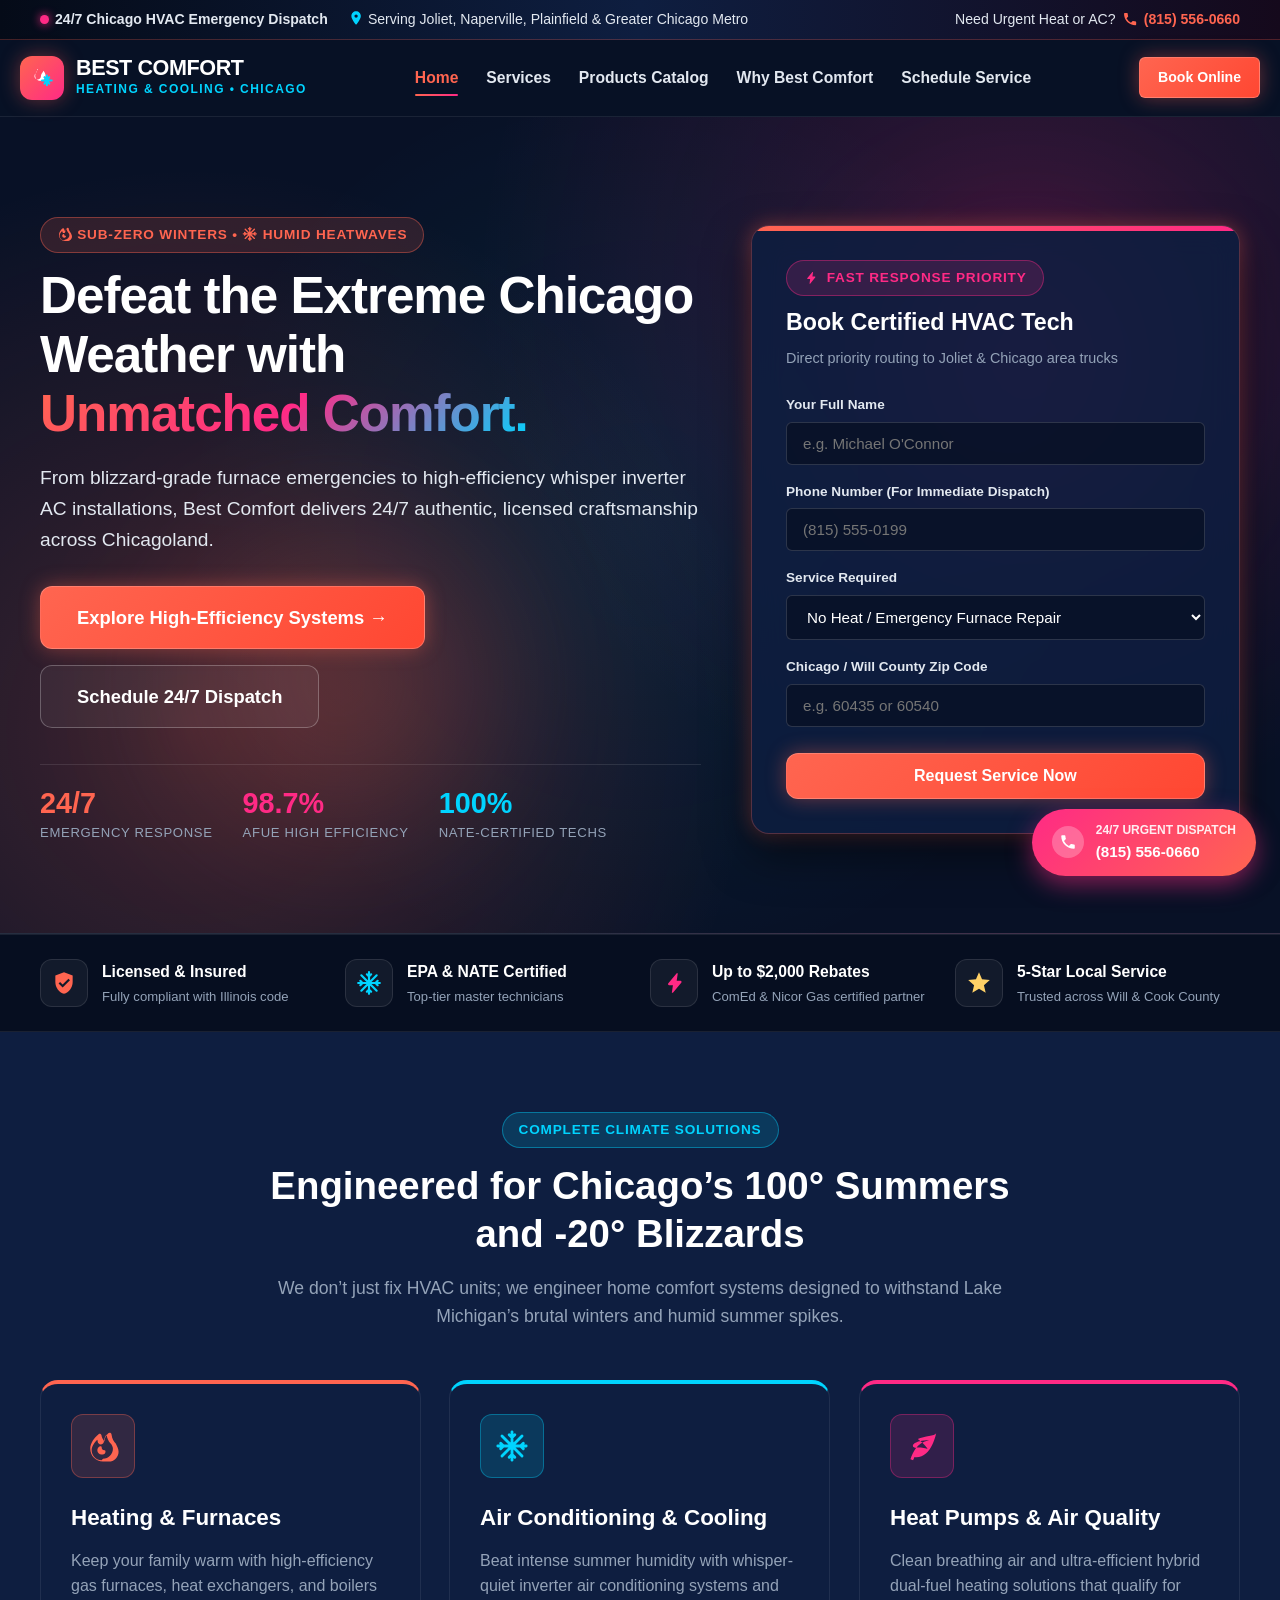
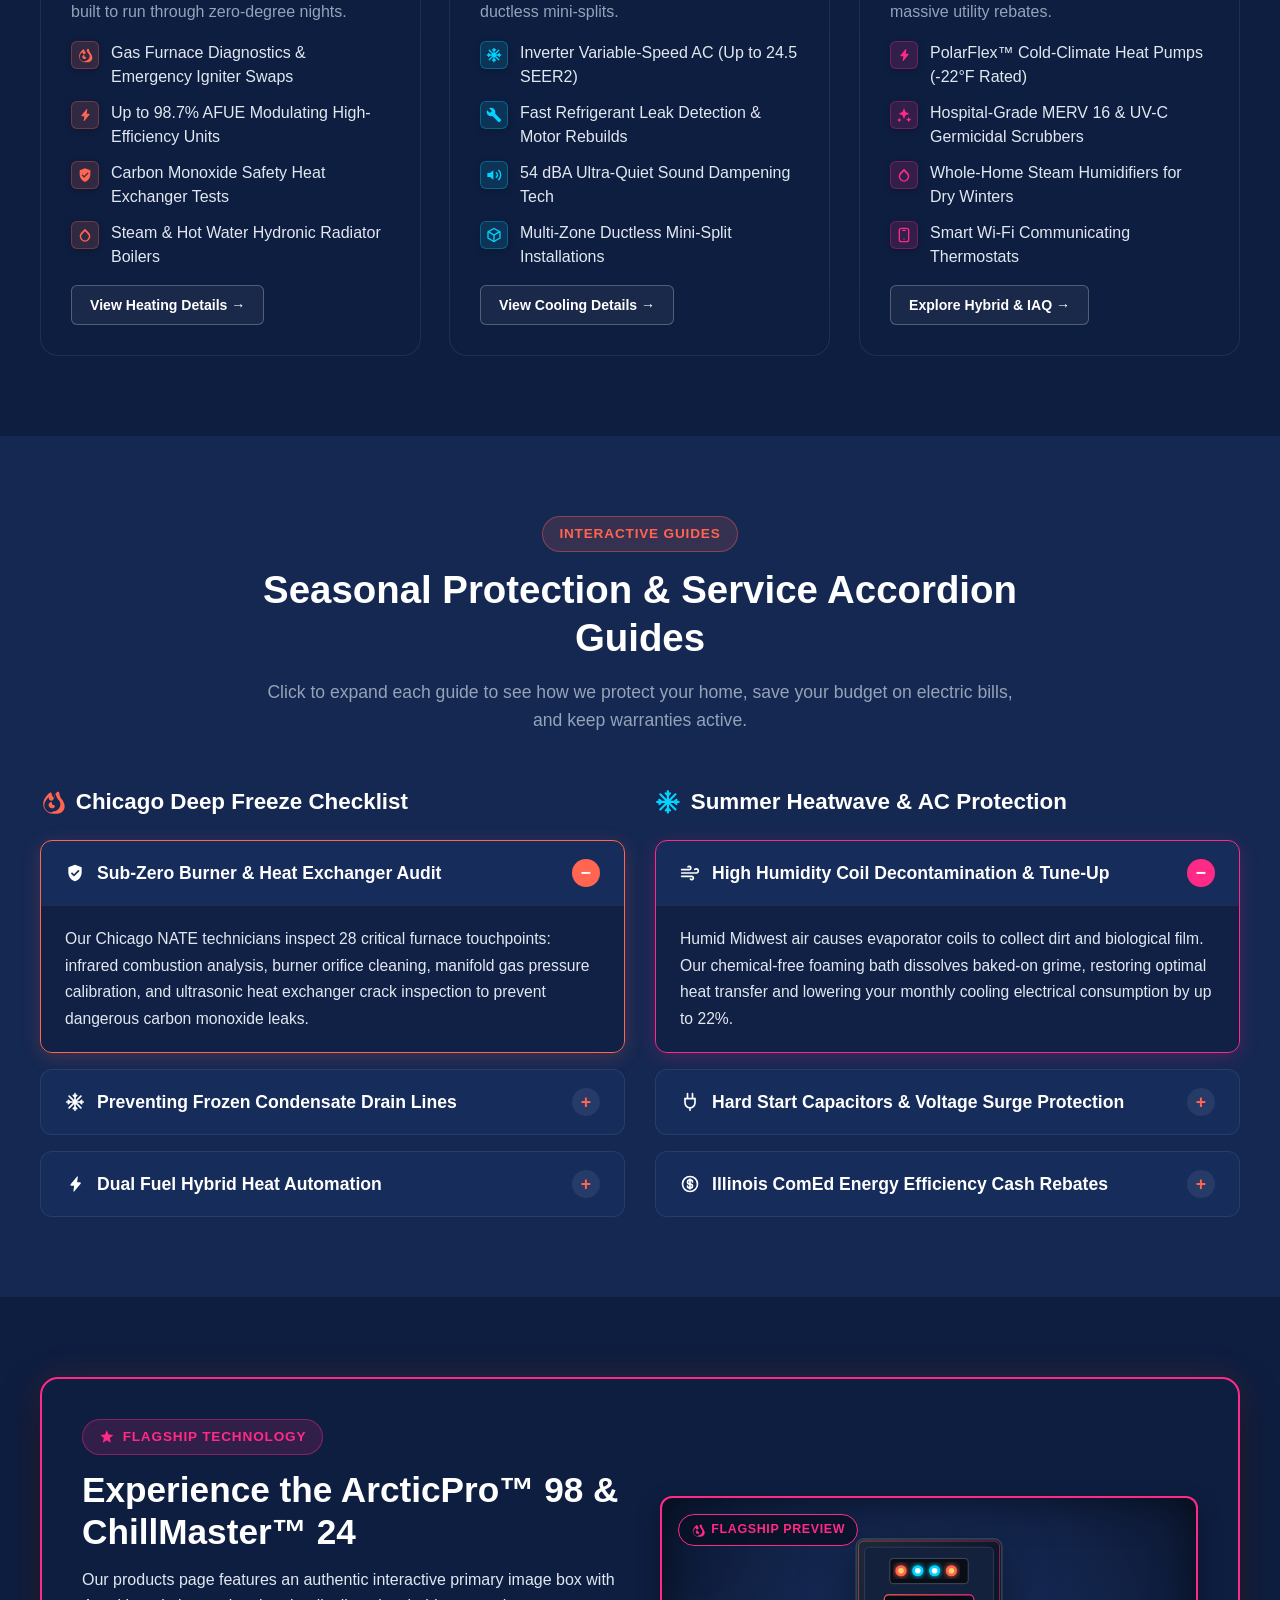
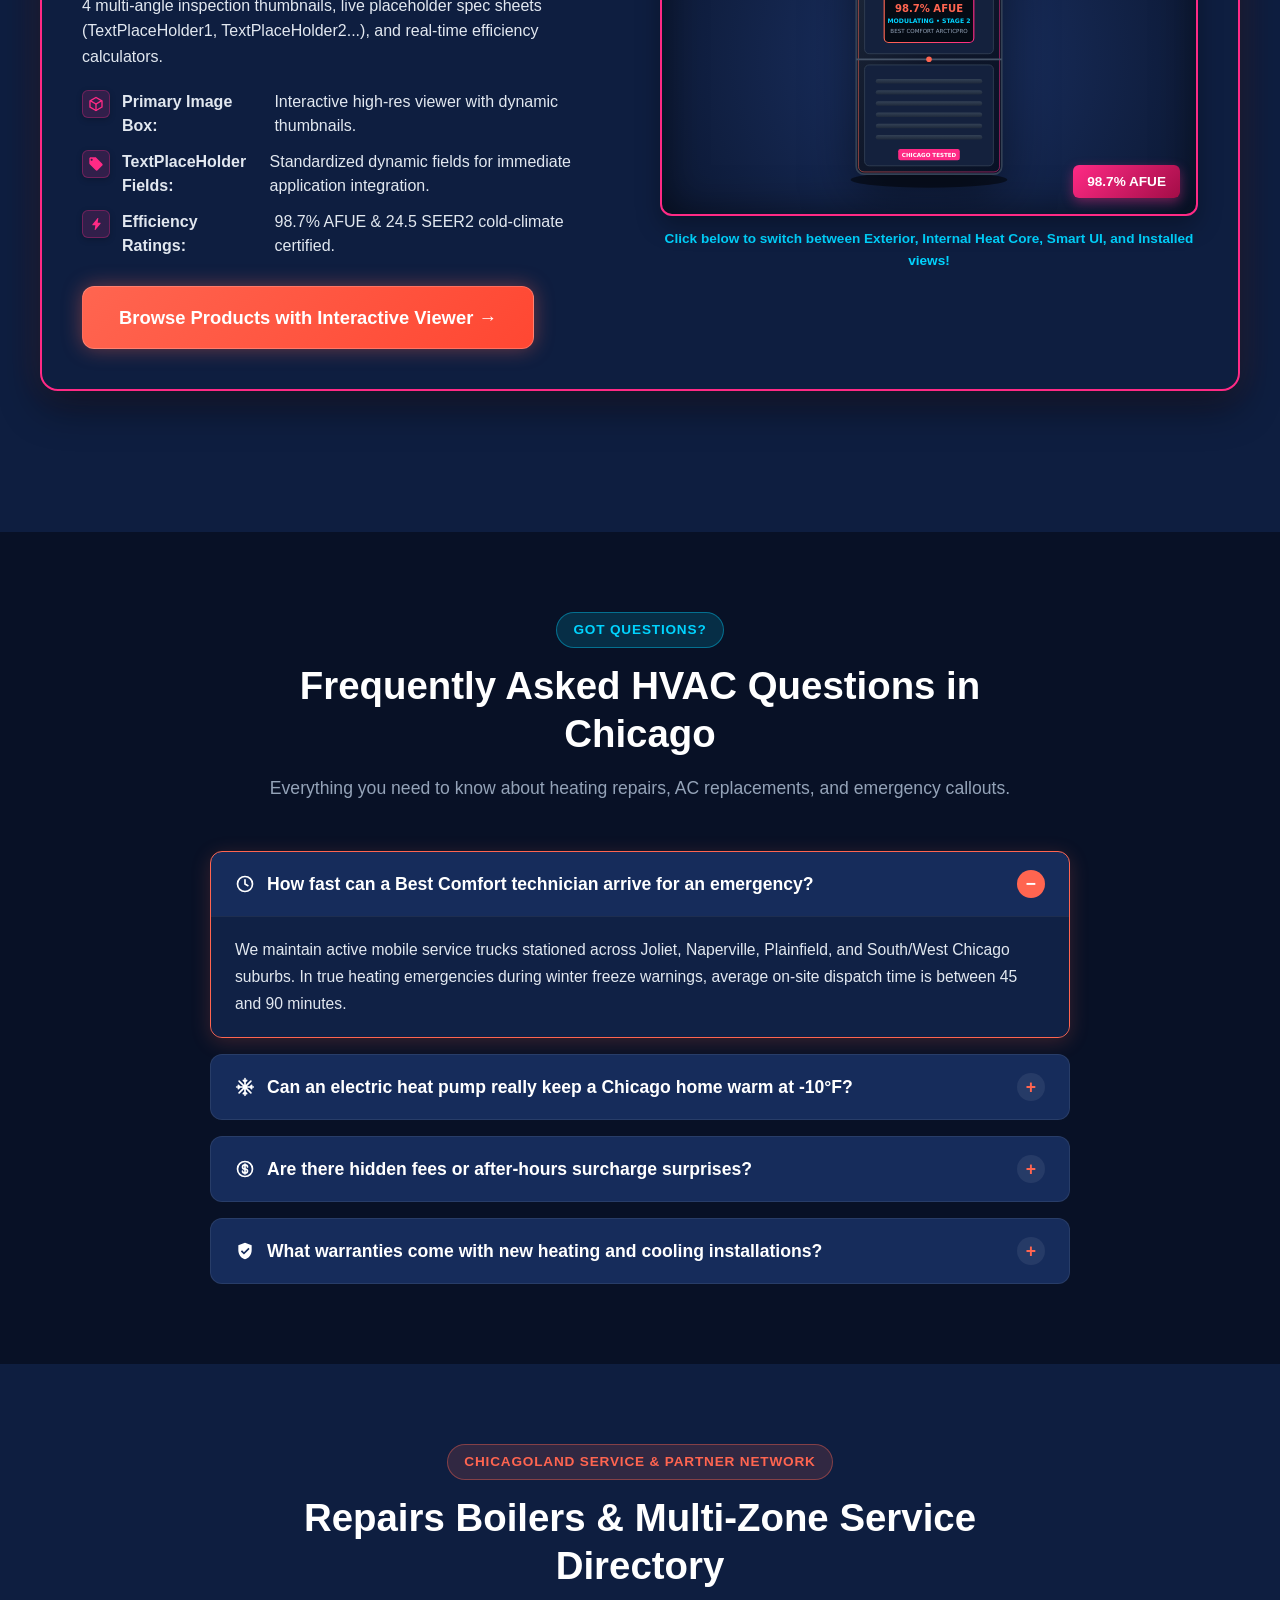
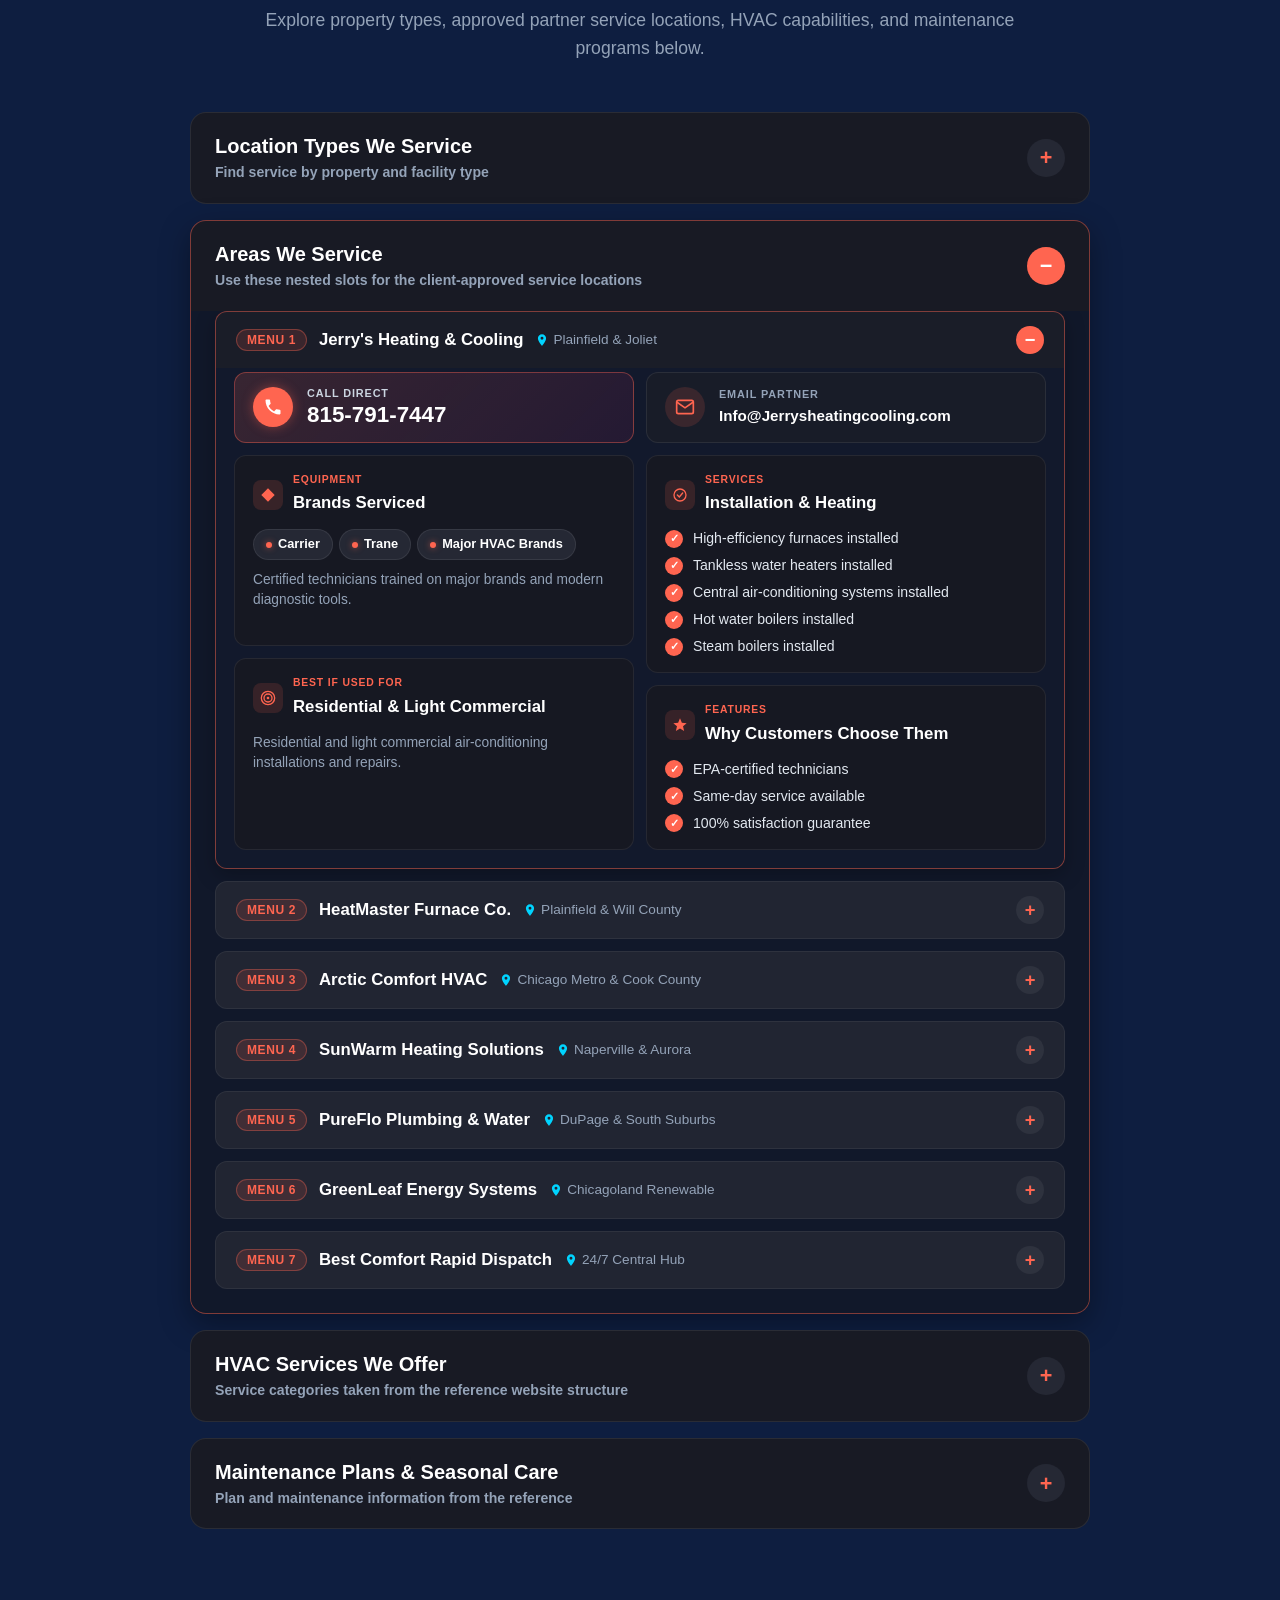
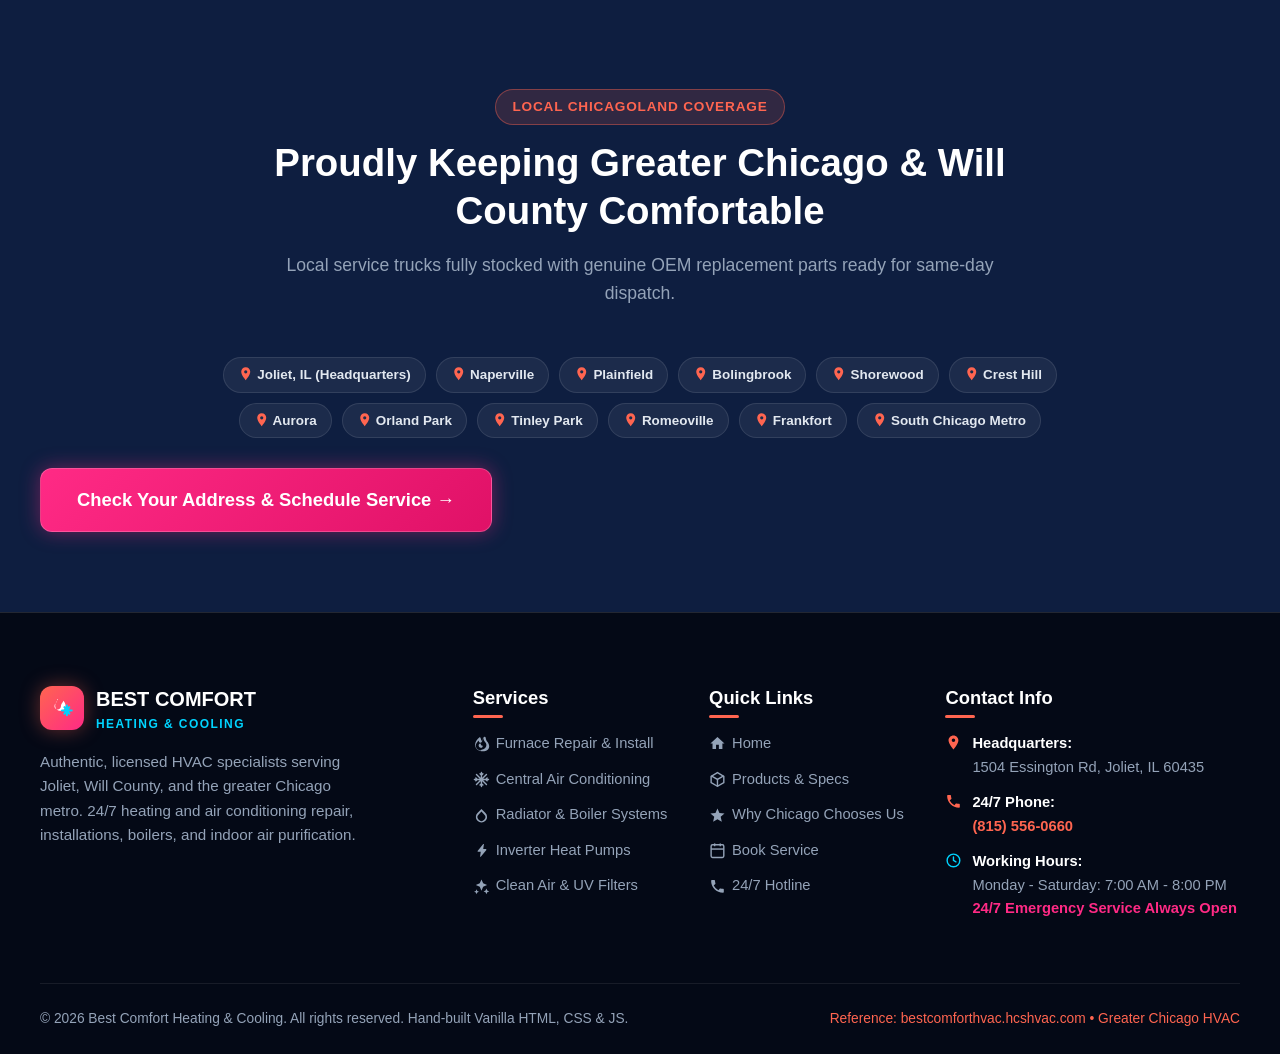
==== commit db8b276d: "Re-layout Chicagoland Service & Partner Network into compact dashboard grid" ====
--- a/index.html
+++ b/index.html
@@ -628,575 +628,641 @@
 
                   <div class="accordion-item child-accordion-item active">
                     <button class="accordion-header child-accordion-header" id="childMenu1">
-                      <span>Menu 1: Jerry's Heating &amp; Cooling (Plainfield &amp; Joliet)</span>
+                      <div class="child-header-left">
+                        <span class="child-menu-tag">Menu 1</span>
+                        <strong class="child-menu-name">Jerry's Heating & Cooling</strong>
+                        <span class="child-menu-location"><svg class="svg-icon"><use href="#icon-map-pin"></use></svg> Plainfield & Joliet</span>
+                      </div>
                       <span class="child-toggle-icon">&minus;</span>
                     </button>
                     <div class="accordion-content child-accordion-content" style="max-height:none;">
                       <div class="child-inner-box">
-                        <a href="tel:8157917447" class="partner-call-card">
-                          <div class="partner-call-icon">
-                            <svg class="svg-icon"><use href="#icon-phone"></use></svg>
-                          </div>
-                          <div class="partner-call-details">
-                            <span class="partner-call-label">CALL DIRECT</span>
-                            <span class="partner-call-number">815-791-7447</span>
-                          </div>
-                        </a>
-
-                        <div class="partner-info-card">
-                          <div class="partner-card-header">
-                            <div class="partner-card-badge-icon">
-                              <svg class="svg-icon"><use href="#icon-diamond"></use></svg>
-                            </div>
-                            <div class="partner-card-header-text">
-                              <span class="tag-label">EQUIPMENT</span>
-                              <h4 class="card-title">Brands Serviced</h4>
-                            </div>
-                          </div>
-                          <div class="partner-brands-row">
-                            <span class="partner-brand-pill"><span class="partner-dot"></span> Carrier</span>
+                        <div class="partner-contact-strip">
+                          <a href="tel:8157917447" class="partner-call-card">
+                            <div class="partner-call-icon"><svg class="svg-icon"><use href="#icon-phone"></use></svg></div>
+                            <div class="partner-call-details">
+                              <span class="partner-call-label">CALL DIRECT</span>
+                              <span class="partner-call-number">815-791-7447</span>
+                            </div>
+                          </a>
+                          <a href="mailto:Info@Jerrysheatingcooling.com" class="partner-email-card">
+                            <div class="email-icon"><svg class="svg-icon"><use href="#icon-mail"></use></svg></div>
+                            <div>
+                              <span class="email-label">EMAIL PARTNER</span>
+                              <span class="email-address">Info@Jerrysheatingcooling.com</span>
+                            </div>
+                          </a>
+                        </div>
+                        <div class="partner-details-grid">
+                          <div class="partner-col">
+                            <div class="partner-info-card">
+                              <div class="partner-card-header">
+                                <div class="partner-card-badge-icon"><svg class="svg-icon"><use href="#icon-diamond"></use></svg></div>
+                                <div class="partner-card-header-text">
+                                  <span class="tag-label">EQUIPMENT</span>
+                                  <h4 class="card-title">Brands Serviced</h4>
+                                </div>
+                              </div>
+                              <div class="partner-brands-row">
+                                <span class="partner-brand-pill"><span class="partner-dot"></span> Carrier</span>
                             <span class="partner-brand-pill"><span class="partner-dot"></span> Trane</span>
                             <span class="partner-brand-pill"><span class="partner-dot"></span> Major HVAC Brands</span>
+                              </div>
+                              <p class="partner-card-desc">Certified technicians trained on major brands and modern diagnostic tools.</p>
+                            </div>
+                            <div class="partner-info-card">
+                              <div class="partner-card-header">
+                                <div class="partner-card-badge-icon"><svg class="svg-icon"><use href="#icon-target"></use></svg></div>
+                                <div class="partner-card-header-text">
+                                  <span class="tag-label">BEST IF USED FOR</span>
+                                  <h4 class="card-title">Residential & Light Commercial</h4>
+                                </div>
+                              </div>
+                              <p class="partner-card-desc">Residential and light commercial air-conditioning installations and repairs.</p>
+                            </div>
                           </div>
-                          <p class="partner-card-desc">Certified technicians trained on major brands and modern diagnostic tools.</p>
+                          <div class="partner-col">
+                            <div class="partner-info-card">
+                              <div class="partner-card-header">
+                                <div class="partner-card-badge-icon"><svg class="svg-icon"><use href="#icon-check-circle"></use></svg></div>
+                                <div class="partner-card-header-text">
+                                  <span class="tag-label">SERVICES</span>
+                                  <h4 class="card-title">Installation & Heating</h4>
+                                </div>
+                              </div>
+                              <ul class="partner-checklist">
+                                <li class="partner-check-item"><span class="partner-check-circle">&#10003;</span> High-efficiency furnaces installed</li>
+                                <li class="partner-check-item"><span class="partner-check-circle">&#10003;</span> Tankless water heaters installed</li>
+                                <li class="partner-check-item"><span class="partner-check-circle">&#10003;</span> Central air-conditioning systems installed</li>
+                                <li class="partner-check-item"><span class="partner-check-circle">&#10003;</span> Hot water boilers installed</li>
+                                <li class="partner-check-item"><span class="partner-check-circle">&#10003;</span> Steam boilers installed</li>
+                              </ul>
+                            </div>
+                            <div class="partner-info-card">
+                              <div class="partner-card-header">
+                                <div class="partner-card-badge-icon"><svg class="svg-icon"><use href="#icon-star"></use></svg></div>
+                                <div class="partner-card-header-text">
+                                  <span class="tag-label">FEATURES</span>
+                                  <h4 class="card-title">Why Customers Choose Them</h4>
+                                </div>
+                              </div>
+                              <ul class="partner-checklist">
+                                <li class="partner-check-item"><span class="partner-check-circle">&#10003;</span> EPA-certified technicians</li>
+                                <li class="partner-check-item"><span class="partner-check-circle">&#10003;</span> Same-day service available</li>
+                                <li class="partner-check-item"><span class="partner-check-circle">&#10003;</span> 100% satisfaction guarantee</li>
+                              </ul>
+                            </div>
+                          </div>
                         </div>
-
-                        <div class="partner-info-card">
-                          <div class="partner-card-header">
-                            <div class="partner-card-badge-icon">
-                              <svg class="svg-icon"><use href="#icon-check-circle"></use></svg>
-                            </div>
-                            <div class="partner-card-header-text">
-                              <span class="tag-label">SERVICES</span>
-                              <h4 class="card-title">Installation &amp; Heating</h4>
-                            </div>
-                          </div>
-                          <ul class="partner-checklist">
-                            <li class="partner-check-item"><span class="partner-check-circle">&#10003;</span> High-efficiency furnaces installed</li>
-                            <li class="partner-check-item"><span class="partner-check-circle">&#10003;</span> Tankless water heaters installed</li>
-                            <li class="partner-check-item"><span class="partner-check-circle">&#10003;</span> Central air-conditioning systems installed</li>
-                            <li class="partner-check-item"><span class="partner-check-circle">&#10003;</span> Hot water boilers installed</li>
-                            <li class="partner-check-item"><span class="partner-check-circle">&#10003;</span> Steam boilers installed</li>
-                          </ul>
-                        </div>
-
-                        <div class="partner-info-card">
-                          <div class="partner-card-header">
-                            <div class="partner-card-badge-icon">
-                              <svg class="svg-icon"><use href="#icon-star"></use></svg>
-                            </div>
-                            <div class="partner-card-header-text">
-                              <span class="tag-label">FEATURES</span>
-                              <h4 class="card-title">Why Customers Choose Them</h4>
-                            </div>
-                          </div>
-                          <ul class="partner-checklist">
-                            <li class="partner-check-item"><span class="partner-check-circle">&#10003;</span> EPA-certified technicians</li>
-                            <li class="partner-check-item"><span class="partner-check-circle">&#10003;</span> Same-day service available</li>
-                            <li class="partner-check-item"><span class="partner-check-circle">&#10003;</span> 100% satisfaction guarantee</li>
-                          </ul>
-                        </div>
-
-                        <div class="partner-info-card">
-                          <div class="partner-card-header">
-                            <div class="partner-card-badge-icon">
-                              <svg class="svg-icon"><use href="#icon-target"></use></svg>
-                            </div>
-                            <div class="partner-card-header-text">
-                              <span class="tag-label">BEST IF USED FOR</span>
-                              <h4 class="card-title">Residential &amp; Light Commercial</h4>
-                            </div>
-                          </div>
-                          <p class="partner-card-desc">Residential and light commercial air-conditioning installations and repairs.</p>
-                        </div>
-
-                        <a href="mailto:Info@Jerrysheatingcooling.com" class="partner-email-card">
-                          <div class="email-icon">
-                            <svg class="svg-icon"><use href="#icon-mail"></use></svg>
-                          </div>
-                          <div>
-                            <span class="email-label">EMAIL</span>
-                            <span class="email-address">Info@Jerrysheatingcooling.com</span>
-                          </div>
-                        </a>
                       </div>
                     </div>
                   </div>
 
                   <div class="accordion-item child-accordion-item">
                     <button class="accordion-header child-accordion-header" id="childMenu2">
-                      <span>Menu 2: HeatMaster Furnace Co. (Plainfield &amp; Will County)</span>
+                      <div class="child-header-left">
+                        <span class="child-menu-tag">Menu 2</span>
+                        <strong class="child-menu-name">HeatMaster Furnace Co.</strong>
+                        <span class="child-menu-location"><svg class="svg-icon"><use href="#icon-map-pin"></use></svg> Plainfield & Will County</span>
+                      </div>
                       <span class="child-toggle-icon">+</span>
                     </button>
                     <div class="accordion-content child-accordion-content">
                       <div class="child-inner-box">
-                        <a href="tel:5553456789" class="partner-call-card">
-                          <div class="partner-call-icon"><svg class="svg-icon"><use href="#icon-phone"></use></svg></div>
-                          <div class="partner-call-details">
-                            <span class="partner-call-label">CALL DIRECT</span>
-                            <span class="partner-call-number">(555) 345-6789</span>
-                          </div>
-                        </a>
-                        <div class="partner-info-card">
-                          <div class="partner-card-header">
-                            <div class="partner-card-badge-icon"><svg class="svg-icon"><use href="#icon-diamond"></use></svg></div>
-                            <div class="partner-card-header-text">
-                              <span class="tag-label">EQUIPMENT</span>
-                              <h4 class="card-title">Brands Serviced</h4>
-                            </div>
-                          </div>
-                          <div class="partner-brands-row">
-                            <span class="partner-brand-pill"><span class="partner-dot"></span> Lennox</span>
+                        <div class="partner-contact-strip">
+                          <a href="tel:5553456789" class="partner-call-card">
+                            <div class="partner-call-icon"><svg class="svg-icon"><use href="#icon-phone"></use></svg></div>
+                            <div class="partner-call-details">
+                              <span class="partner-call-label">CALL DIRECT</span>
+                              <span class="partner-call-number">(555) 345-6789</span>
+                            </div>
+                          </a>
+                          <a href="mailto:support@affordablehvacrepairs.com" class="partner-email-card">
+                            <div class="email-icon"><svg class="svg-icon"><use href="#icon-mail"></use></svg></div>
+                            <div>
+                              <span class="email-label">EMAIL PARTNER</span>
+                              <span class="email-address">support@affordablehvacrepairs.com</span>
+                            </div>
+                          </a>
+                        </div>
+                        <div class="partner-details-grid">
+                          <div class="partner-col">
+                            <div class="partner-info-card">
+                              <div class="partner-card-header">
+                                <div class="partner-card-badge-icon"><svg class="svg-icon"><use href="#icon-diamond"></use></svg></div>
+                                <div class="partner-card-header-text">
+                                  <span class="tag-label">EQUIPMENT</span>
+                                  <h4 class="card-title">Brands Serviced</h4>
+                                </div>
+                              </div>
+                              <div class="partner-brands-row">
+                                <span class="partner-brand-pill"><span class="partner-dot"></span> Lennox</span>
                             <span class="partner-brand-pill"><span class="partner-dot"></span> Rheem</span>
                             <span class="partner-brand-pill"><span class="partner-dot"></span> Goodman</span>
+                              </div>
+                              <p class="partner-card-desc">Family-owned heating specialists dedicated to reliable heating solutions and duct sealing.</p>
+                            </div>
+                            <div class="partner-info-card">
+                              <div class="partner-card-header">
+                                <div class="partner-card-badge-icon"><svg class="svg-icon"><use href="#icon-target"></use></svg></div>
+                                <div class="partner-card-header-text">
+                                  <span class="tag-label">BEST IF USED FOR</span>
+                                  <h4 class="card-title">Affordable Heating & Cooling</h4>
+                                </div>
+                              </div>
+                              <p class="partner-card-desc">Completely affordable heating and cooling installation, service, and repairs in Plainfield and surrounding areas.</p>
+                            </div>
                           </div>
-                          <p class="partner-card-desc">Family-owned heating specialists dedicated to reliable heating solutions and duct sealing.</p>
+                          <div class="partner-col">
+                            <div class="partner-info-card">
+                              <div class="partner-card-header">
+                                <div class="partner-card-badge-icon"><svg class="svg-icon"><use href="#icon-check-circle"></use></svg></div>
+                                <div class="partner-card-header-text">
+                                  <span class="tag-label">SERVICES</span>
+                                  <h4 class="card-title">Heating & Thermal Comfort</h4>
+                                </div>
+                              </div>
+                              <ul class="partner-checklist">
+                                <li class="partner-check-item"><span class="partner-check-circle">&#10003;</span> High-efficiency furnace installations</li>
+                                <li class="partner-check-item"><span class="partner-check-circle">&#10003;</span> Heat pump systems & dual-fuel</li>
+                                <li class="partner-check-item"><span class="partner-check-circle">&#10003;</span> Radiant floor heating loops</li>
+                                <li class="partner-check-item"><span class="partner-check-circle">&#10003;</span> Duct sealing and attic insulation</li>
+                              </ul>
+                            </div>
+                            <div class="partner-info-card">
+                              <div class="partner-card-header">
+                                <div class="partner-card-badge-icon"><svg class="svg-icon"><use href="#icon-star"></use></svg></div>
+                                <div class="partner-card-header-text">
+                                  <span class="tag-label">FEATURES</span>
+                                  <h4 class="card-title">Why Customers Choose Them</h4>
+                                </div>
+                              </div>
+                              <ul class="partner-checklist">
+                                <li class="partner-check-item"><span class="partner-check-circle">&#10003;</span> Licensed and insured professionals</li>
+                                <li class="partner-check-item"><span class="partner-check-circle">&#10003;</span> Free in-home estimates</li>
+                                <li class="partner-check-item"><span class="partner-check-circle">&#10003;</span> Flexible financing options</li>
+                              </ul>
+                            </div>
+                          </div>
                         </div>
-                        <div class="partner-info-card">
-                          <div class="partner-card-header">
-                            <div class="partner-card-badge-icon"><svg class="svg-icon"><use href="#icon-check-circle"></use></svg></div>
-                            <div class="partner-card-header-text">
-                              <span class="tag-label">SERVICES</span>
-                              <h4 class="card-title">Heating &amp; Thermal Comfort</h4>
-                            </div>
-                          </div>
-                          <ul class="partner-checklist">
-                            <li class="partner-check-item"><span class="partner-check-circle">&#10003;</span> High-efficiency furnace installations</li>
-                            <li class="partner-check-item"><span class="partner-check-circle">&#10003;</span> Heat pump systems &amp; dual-fuel</li>
-                            <li class="partner-check-item"><span class="partner-check-circle">&#10003;</span> Radiant floor heating loops</li>
-                            <li class="partner-check-item"><span class="partner-check-circle">&#10003;</span> Duct sealing and attic insulation</li>
-                          </ul>
-                        </div>
-                        <div class="partner-info-card">
-                          <div class="partner-card-header">
-                            <div class="partner-card-badge-icon"><svg class="svg-icon"><use href="#icon-star"></use></svg></div>
-                            <div class="partner-card-header-text">
-                              <span class="tag-label">FEATURES</span>
-                              <h4 class="card-title">Why Customers Choose Them</h4>
-                            </div>
-                          </div>
-                          <ul class="partner-checklist">
-                            <li class="partner-check-item"><span class="partner-check-circle">&#10003;</span> Licensed and insured professionals</li>
-                            <li class="partner-check-item"><span class="partner-check-circle">&#10003;</span> Free in-home estimates</li>
-                            <li class="partner-check-item"><span class="partner-check-circle">&#10003;</span> Flexible financing options</li>
-                          </ul>
-                        </div>
-                        <div class="partner-info-card">
-                          <div class="partner-card-header">
-                            <div class="partner-card-badge-icon"><svg class="svg-icon"><use href="#icon-target"></use></svg></div>
-                            <div class="partner-card-header-text">
-                              <span class="tag-label">BEST IF USED FOR</span>
-                              <h4 class="card-title">Affordable Heating &amp; Cooling</h4>
-                            </div>
-                          </div>
-                          <p class="partner-card-desc">Completely affordable heating and cooling installation, service, and repairs in Plainfield and surrounding areas.</p>
-                        </div>
-                        <a href="mailto:support@affordablehvacrepairs.com" class="partner-email-card">
-                          <div class="email-icon"><svg class="svg-icon"><use href="#icon-mail"></use></svg></div>
-                          <div>
-                            <span class="email-label">EMAIL</span>
-                            <span class="email-address">support@affordablehvacrepairs.com</span>
-                          </div>
-                        </a>
                       </div>
                     </div>
                   </div>
 
                   <div class="accordion-item child-accordion-item">
                     <button class="accordion-header child-accordion-header" id="childMenu3">
-                      <span>Menu 3: Arctic Comfort HVAC (Chicago Metro &amp; Cook County)</span>
+                      <div class="child-header-left">
+                        <span class="child-menu-tag">Menu 3</span>
+                        <strong class="child-menu-name">Arctic Comfort HVAC</strong>
+                        <span class="child-menu-location"><svg class="svg-icon"><use href="#icon-map-pin"></use></svg> Chicago Metro & Cook County</span>
+                      </div>
                       <span class="child-toggle-icon">+</span>
                     </button>
                     <div class="accordion-content child-accordion-content">
                       <div class="child-inner-box">
-                        <a href="tel:5552011001" class="partner-call-card">
-                          <div class="partner-call-icon"><svg class="svg-icon"><use href="#icon-phone"></use></svg></div>
-                          <div class="partner-call-details">
-                            <span class="partner-call-label">CALL DIRECT</span>
-                            <span class="partner-call-number">(555) 201-1001</span>
-                          </div>
-                        </a>
-                        <div class="partner-info-card">
-                          <div class="partner-card-header">
-                            <div class="partner-card-badge-icon"><svg class="svg-icon"><use href="#icon-diamond"></use></svg></div>
-                            <div class="partner-card-header-text">
-                              <span class="tag-label">EQUIPMENT</span>
-                              <h4 class="card-title">Brands Serviced</h4>
-                            </div>
-                          </div>
-                          <div class="partner-brands-row">
-                            <span class="partner-brand-pill"><span class="partner-dot"></span> Carrier</span>
+                        <div class="partner-contact-strip">
+                          <a href="tel:5552011001" class="partner-call-card">
+                            <div class="partner-call-icon"><svg class="svg-icon"><use href="#icon-phone"></use></svg></div>
+                            <div class="partner-call-details">
+                              <span class="partner-call-label">CALL DIRECT</span>
+                              <span class="partner-call-number">(555) 201-1001</span>
+                            </div>
+                          </a>
+                          <a href="mailto:info@arcticcomfort.com" class="partner-email-card">
+                            <div class="email-icon"><svg class="svg-icon"><use href="#icon-mail"></use></svg></div>
+                            <div>
+                              <span class="email-label">EMAIL PARTNER</span>
+                              <span class="email-address">info@arcticcomfort.com</span>
+                            </div>
+                          </a>
+                        </div>
+                        <div class="partner-details-grid">
+                          <div class="partner-col">
+                            <div class="partner-info-card">
+                              <div class="partner-card-header">
+                                <div class="partner-card-badge-icon"><svg class="svg-icon"><use href="#icon-diamond"></use></svg></div>
+                                <div class="partner-card-header-text">
+                                  <span class="tag-label">EQUIPMENT</span>
+                                  <h4 class="card-title">Brands Serviced</h4>
+                                </div>
+                              </div>
+                              <div class="partner-brands-row">
+                                <span class="partner-brand-pill"><span class="partner-dot"></span> Carrier</span>
                             <span class="partner-brand-pill"><span class="partner-dot"></span> Trane</span>
                             <span class="partner-brand-pill"><span class="partner-dot"></span> Lennox</span>
+                              </div>
+                              <p class="partner-card-desc">Specializes in high-efficiency cooling systems for residential and commercial properties.</p>
+                            </div>
+                            <div class="partner-info-card">
+                              <div class="partner-card-header">
+                                <div class="partner-card-badge-icon"><svg class="svg-icon"><use href="#icon-target"></use></svg></div>
+                                <div class="partner-card-header-text">
+                                  <span class="tag-label">BEST IF USED FOR</span>
+                                  <h4 class="card-title">High-Efficiency Cooling & AC Emergencies</h4>
+                                </div>
+                              </div>
+                              <p class="partner-card-desc">Best for high-efficiency cooling installations and emergency AC repairs.</p>
+                            </div>
                           </div>
-                          <p class="partner-card-desc">Specializes in high-efficiency cooling systems for residential and commercial properties.</p>
+                          <div class="partner-col">
+                            <div class="partner-info-card">
+                              <div class="partner-card-header">
+                                <div class="partner-card-badge-icon"><svg class="svg-icon"><use href="#icon-check-circle"></use></svg></div>
+                                <div class="partner-card-header-text">
+                                  <span class="tag-label">SERVICES</span>
+                                  <h4 class="card-title">Cooling & Refrigeration</h4>
+                                </div>
+                              </div>
+                              <ul class="partner-checklist">
+                                <li class="partner-check-item"><span class="partner-check-circle">&#10003;</span> Central AC installation & retrofit</li>
+                                <li class="partner-check-item"><span class="partner-check-circle">&#10003;</span> Ductless mini-split multi-zone setups</li>
+                                <li class="partner-check-item"><span class="partner-check-circle">&#10003;</span> Light commercial refrigeration</li>
+                                <li class="partner-check-item"><span class="partner-check-circle">&#10003;</span> Comprehensive building energy audits</li>
+                              </ul>
+                            </div>
+                            <div class="partner-info-card">
+                              <div class="partner-card-header">
+                                <div class="partner-card-badge-icon"><svg class="svg-icon"><use href="#icon-star"></use></svg></div>
+                                <div class="partner-card-header-text">
+                                  <span class="tag-label">FEATURES</span>
+                                  <h4 class="card-title">Why Customers Choose Them</h4>
+                                </div>
+                              </div>
+                              <ul class="partner-checklist">
+                                <li class="partner-check-item"><span class="partner-check-circle">&#10003;</span> 24/7 emergency repair dispatch</li>
+                                <li class="partner-check-item"><span class="partner-check-circle">&#10003;</span> Licensed & insured master technicians</li>
+                                <li class="partner-check-item"><span class="partner-check-circle">&#10003;</span> Free diagnostic estimates with repairs</li>
+                              </ul>
+                            </div>
+                          </div>
                         </div>
-                        <div class="partner-info-card">
-                          <div class="partner-card-header">
-                            <div class="partner-card-badge-icon"><svg class="svg-icon"><use href="#icon-check-circle"></use></svg></div>
-                            <div class="partner-card-header-text">
-                              <span class="tag-label">SERVICES</span>
-                              <h4 class="card-title">Cooling &amp; Refrigeration</h4>
-                            </div>
-                          </div>
-                          <ul class="partner-checklist">
-                            <li class="partner-check-item"><span class="partner-check-circle">&#10003;</span> Central AC installation &amp; retrofit</li>
-                            <li class="partner-check-item"><span class="partner-check-circle">&#10003;</span> Ductless mini-split multi-zone setups</li>
-                            <li class="partner-check-item"><span class="partner-check-circle">&#10003;</span> Light commercial refrigeration</li>
-                            <li class="partner-check-item"><span class="partner-check-circle">&#10003;</span> Comprehensive building energy audits</li>
-                          </ul>
-                        </div>
-                        <div class="partner-info-card">
-                          <div class="partner-card-header">
-                            <div class="partner-card-badge-icon"><svg class="svg-icon"><use href="#icon-star"></use></svg></div>
-                            <div class="partner-card-header-text">
-                              <span class="tag-label">FEATURES</span>
-                              <h4 class="card-title">Why Customers Choose Them</h4>
-                            </div>
-                          </div>
-                          <ul class="partner-checklist">
-                            <li class="partner-check-item"><span class="partner-check-circle">&#10003;</span> 24/7 emergency repair dispatch</li>
-                            <li class="partner-check-item"><span class="partner-check-circle">&#10003;</span> Licensed &amp; insured master technicians</li>
-                            <li class="partner-check-item"><span class="partner-check-circle">&#10003;</span> Free diagnostic estimates with repairs</li>
-                          </ul>
-                        </div>
-                        <div class="partner-info-card">
-                          <div class="partner-card-header">
-                            <div class="partner-card-badge-icon"><svg class="svg-icon"><use href="#icon-target"></use></svg></div>
-                            <div class="partner-card-header-text">
-                              <span class="tag-label">BEST IF USED FOR</span>
-                              <h4 class="card-title">High-Efficiency Cooling &amp; AC Emergencies</h4>
-                            </div>
-                          </div>
-                          <p class="partner-card-desc">Best for high-efficiency cooling installations and emergency AC repairs.</p>
-                        </div>
-                        <a href="mailto:info@arcticcomfort.com" class="partner-email-card">
-                          <div class="email-icon"><svg class="svg-icon"><use href="#icon-mail"></use></svg></div>
-                          <div>
-                            <span class="email-label">EMAIL</span>
-                            <span class="email-address">info@arcticcomfort.com</span>
-                          </div>
-                        </a>
                       </div>
                     </div>
                   </div>
 
                   <div class="accordion-item child-accordion-item">
                     <button class="accordion-header child-accordion-header" id="childMenu4">
-                      <span>Menu 4: SunWarm Heating Solutions (Naperville &amp; Aurora)</span>
+                      <div class="child-header-left">
+                        <span class="child-menu-tag">Menu 4</span>
+                        <strong class="child-menu-name">SunWarm Heating Solutions</strong>
+                        <span class="child-menu-location"><svg class="svg-icon"><use href="#icon-map-pin"></use></svg> Naperville & Aurora</span>
+                      </div>
                       <span class="child-toggle-icon">+</span>
                     </button>
                     <div class="accordion-content child-accordion-content">
                       <div class="child-inner-box">
-                        <a href="tel:5552011002" class="partner-call-card">
-                          <div class="partner-call-icon"><svg class="svg-icon"><use href="#icon-phone"></use></svg></div>
-                          <div class="partner-call-details">
-                            <span class="partner-call-label">CALL DIRECT</span>
-                            <span class="partner-call-number">(555) 201-1002</span>
-                          </div>
-                        </a>
-                        <div class="partner-info-card">
-                          <div class="partner-card-header">
-                            <div class="partner-card-badge-icon"><svg class="svg-icon"><use href="#icon-diamond"></use></svg></div>
-                            <div class="partner-card-header-text">
-                              <span class="tag-label">EQUIPMENT</span>
-                              <h4 class="card-title">Brands Serviced</h4>
-                            </div>
-                          </div>
-                          <div class="partner-brands-row">
-                            <span class="partner-brand-pill"><span class="partner-dot"></span> Trane</span>
+                        <div class="partner-contact-strip">
+                          <a href="tel:5552011002" class="partner-call-card">
+                            <div class="partner-call-icon"><svg class="svg-icon"><use href="#icon-phone"></use></svg></div>
+                            <div class="partner-call-details">
+                              <span class="partner-call-label">CALL DIRECT</span>
+                              <span class="partner-call-number">(555) 201-1002</span>
+                            </div>
+                          </a>
+                          <a href="mailto:contact@sunwarm.com" class="partner-email-card">
+                            <div class="email-icon"><svg class="svg-icon"><use href="#icon-mail"></use></svg></div>
+                            <div>
+                              <span class="email-label">EMAIL PARTNER</span>
+                              <span class="email-address">contact@sunwarm.com</span>
+                            </div>
+                          </a>
+                        </div>
+                        <div class="partner-details-grid">
+                          <div class="partner-col">
+                            <div class="partner-info-card">
+                              <div class="partner-card-header">
+                                <div class="partner-card-badge-icon"><svg class="svg-icon"><use href="#icon-diamond"></use></svg></div>
+                                <div class="partner-card-header-text">
+                                  <span class="tag-label">EQUIPMENT</span>
+                                  <h4 class="card-title">Brands Serviced</h4>
+                                </div>
+                              </div>
+                              <div class="partner-brands-row">
+                                <span class="partner-brand-pill"><span class="partner-dot"></span> Trane</span>
                             <span class="partner-brand-pill"><span class="partner-dot"></span> York</span>
                             <span class="partner-brand-pill"><span class="partner-dot"></span> Bryant</span>
+                              </div>
+                              <p class="partner-card-desc">Top-tier furnace and boiler services with focus on energy-efficient heating upgrades.</p>
+                            </div>
+                            <div class="partner-info-card">
+                              <div class="partner-card-header">
+                                <div class="partner-card-badge-icon"><svg class="svg-icon"><use href="#icon-target"></use></svg></div>
+                                <div class="partner-card-header-text">
+                                  <span class="tag-label">BEST IF USED FOR</span>
+                                  <h4 class="card-title">Furnace Replacements & Upgrades</h4>
+                                </div>
+                              </div>
+                              <p class="partner-card-desc">Best for furnace replacements and boiler heating system upgrades.</p>
+                            </div>
                           </div>
-                          <p class="partner-card-desc">Top-tier furnace and boiler services with focus on energy-efficient heating upgrades.</p>
+                          <div class="partner-col">
+                            <div class="partner-info-card">
+                              <div class="partner-card-header">
+                                <div class="partner-card-badge-icon"><svg class="svg-icon"><use href="#icon-check-circle"></use></svg></div>
+                                <div class="partner-card-header-text">
+                                  <span class="tag-label">SERVICES</span>
+                                  <h4 class="card-title">Furnace & Boiler Upgrades</h4>
+                                </div>
+                              </div>
+                              <ul class="partner-checklist">
+                                <li class="partner-check-item"><span class="partner-check-circle">&#10003;</span> Furnace replacement & heat exchangers</li>
+                                <li class="partner-check-item"><span class="partner-check-circle">&#10003;</span> High-efficiency hydronic boiler systems</li>
+                                <li class="partner-check-item"><span class="partner-check-circle">&#10003;</span> In-floor radiant heating manifolds</li>
+                                <li class="partner-check-item"><span class="partner-check-circle">&#10003;</span> Cold-climate heat pump conversions</li>
+                              </ul>
+                            </div>
+                            <div class="partner-info-card">
+                              <div class="partner-card-header">
+                                <div class="partner-card-badge-icon"><svg class="svg-icon"><use href="#icon-star"></use></svg></div>
+                                <div class="partner-card-header-text">
+                                  <span class="tag-label">FEATURES</span>
+                                  <h4 class="card-title">Why Customers Choose Them</h4>
+                                </div>
+                              </div>
+                              <ul class="partner-checklist">
+                                <li class="partner-check-item"><span class="partner-check-circle">&#10003;</span> Seasonal preventative maintenance plans</li>
+                                <li class="partner-check-item"><span class="partner-check-circle">&#10003;</span> 10-year extended warranty options</li>
+                                <li class="partner-check-item"><span class="partner-check-circle">&#10003;</span> Senior and military discounts available</li>
+                              </ul>
+                            </div>
+                          </div>
                         </div>
-                        <div class="partner-info-card">
-                          <div class="partner-card-header">
-                            <div class="partner-card-badge-icon"><svg class="svg-icon"><use href="#icon-check-circle"></use></svg></div>
-                            <div class="partner-card-header-text">
-                              <span class="tag-label">SERVICES</span>
-                              <h4 class="card-title">Furnace &amp; Boiler Upgrades</h4>
-                            </div>
-                          </div>
-                          <ul class="partner-checklist">
-                            <li class="partner-check-item"><span class="partner-check-circle">&#10003;</span> Furnace replacement &amp; heat exchangers</li>
-                            <li class="partner-check-item"><span class="partner-check-circle">&#10003;</span> High-efficiency hydronic boiler systems</li>
-                            <li class="partner-check-item"><span class="partner-check-circle">&#10003;</span> In-floor radiant heating manifolds</li>
-                            <li class="partner-check-item"><span class="partner-check-circle">&#10003;</span> Cold-climate heat pump conversions</li>
-                          </ul>
-                        </div>
-                        <div class="partner-info-card">
-                          <div class="partner-card-header">
-                            <div class="partner-card-badge-icon"><svg class="svg-icon"><use href="#icon-star"></use></svg></div>
-                            <div class="partner-card-header-text">
-                              <span class="tag-label">FEATURES</span>
-                              <h4 class="card-title">Why Customers Choose Them</h4>
-                            </div>
-                          </div>
-                          <ul class="partner-checklist">
-                            <li class="partner-check-item"><span class="partner-check-circle">&#10003;</span> Seasonal preventative maintenance plans</li>
-                            <li class="partner-check-item"><span class="partner-check-circle">&#10003;</span> 10-year extended warranty options</li>
-                            <li class="partner-check-item"><span class="partner-check-circle">&#10003;</span> Senior and military discounts available</li>
-                          </ul>
-                        </div>
-                        <div class="partner-info-card">
-                          <div class="partner-card-header">
-                            <div class="partner-card-badge-icon"><svg class="svg-icon"><use href="#icon-target"></use></svg></div>
-                            <div class="partner-card-header-text">
-                              <span class="tag-label">BEST IF USED FOR</span>
-                              <h4 class="card-title">Furnace Replacements &amp; Upgrades</h4>
-                            </div>
-                          </div>
-                          <p class="partner-card-desc">Best for furnace replacements and boiler heating system upgrades.</p>
-                        </div>
-                        <a href="mailto:contact@sunwarm.com" class="partner-email-card">
-                          <div class="email-icon"><svg class="svg-icon"><use href="#icon-mail"></use></svg></div>
-                          <div>
-                            <span class="email-label">EMAIL</span>
-                            <span class="email-address">contact@sunwarm.com</span>
-                          </div>
-                        </a>
                       </div>
                     </div>
                   </div>
 
                   <div class="accordion-item child-accordion-item">
                     <button class="accordion-header child-accordion-header" id="childMenu5">
-                      <span>Menu 5: PureFlo Plumbing &amp; Water (DuPage &amp; South Suburbs)</span>
+                      <div class="child-header-left">
+                        <span class="child-menu-tag">Menu 5</span>
+                        <strong class="child-menu-name">PureFlo Plumbing & Water</strong>
+                        <span class="child-menu-location"><svg class="svg-icon"><use href="#icon-map-pin"></use></svg> DuPage & South Suburbs</span>
+                      </div>
                       <span class="child-toggle-icon">+</span>
                     </button>
                     <div class="accordion-content child-accordion-content">
                       <div class="child-inner-box">
-                        <a href="tel:5552468135" class="partner-call-card">
-                          <div class="partner-call-icon"><svg class="svg-icon"><use href="#icon-phone"></use></svg></div>
-                          <div class="partner-call-details">
-                            <span class="partner-call-label">CALL DIRECT</span>
-                            <span class="partner-call-number">(555) 246-8135</span>
-                          </div>
-                        </a>
-                        <div class="partner-info-card">
-                          <div class="partner-card-header">
-                            <div class="partner-card-badge-icon"><svg class="svg-icon"><use href="#icon-diamond"></use></svg></div>
-                            <div class="partner-card-header-text">
-                              <span class="tag-label">EQUIPMENT</span>
-                              <h4 class="card-title">Brands Serviced</h4>
-                            </div>
-                          </div>
-                          <div class="partner-brands-row">
-                            <span class="partner-brand-pill"><span class="partner-dot"></span> Rinnai</span>
+                        <div class="partner-contact-strip">
+                          <a href="tel:5552468135" class="partner-call-card">
+                            <div class="partner-call-icon"><svg class="svg-icon"><use href="#icon-phone"></use></svg></div>
+                            <div class="partner-call-details">
+                              <span class="partner-call-label">CALL DIRECT</span>
+                              <span class="partner-call-number">(555) 246-8135</span>
+                            </div>
+                          </a>
+                          <a href="mailto:hello@pureflo-plumbing.example.com" class="partner-email-card">
+                            <div class="email-icon"><svg class="svg-icon"><use href="#icon-mail"></use></svg></div>
+                            <div>
+                              <span class="email-label">EMAIL PARTNER</span>
+                              <span class="email-address">hello@pureflo-plumbing.example.com</span>
+                            </div>
+                          </a>
+                        </div>
+                        <div class="partner-details-grid">
+                          <div class="partner-col">
+                            <div class="partner-info-card">
+                              <div class="partner-card-header">
+                                <div class="partner-card-badge-icon"><svg class="svg-icon"><use href="#icon-diamond"></use></svg></div>
+                                <div class="partner-card-header-text">
+                                  <span class="tag-label">EQUIPMENT</span>
+                                  <h4 class="card-title">Brands Serviced</h4>
+                                </div>
+                              </div>
+                              <div class="partner-brands-row">
+                                <span class="partner-brand-pill"><span class="partner-dot"></span> Rinnai</span>
                             <span class="partner-brand-pill"><span class="partner-dot"></span> Bradford White</span>
                             <span class="partner-brand-pill"><span class="partner-dot"></span> Navien</span>
+                              </div>
+                              <p class="partner-card-desc">Comprehensive hydronics and water systems with master plumber craftsmanship.</p>
+                            </div>
+                            <div class="partner-info-card">
+                              <div class="partner-card-header">
+                                <div class="partner-card-badge-icon"><svg class="svg-icon"><use href="#icon-target"></use></svg></div>
+                                <div class="partner-card-header-text">
+                                  <span class="tag-label">BEST IF USED FOR</span>
+                                  <h4 class="card-title">Water Heaters & Hydronic Filtration</h4>
+                                </div>
+                              </div>
+                              <p class="partner-card-desc">Plumbing repairs, water heater installations, and residential water quality solutions.</p>
+                            </div>
                           </div>
-                          <p class="partner-card-desc">Comprehensive hydronics and water systems with master plumber craftsmanship.</p>
+                          <div class="partner-col">
+                            <div class="partner-info-card">
+                              <div class="partner-card-header">
+                                <div class="partner-card-badge-icon"><svg class="svg-icon"><use href="#icon-check-circle"></use></svg></div>
+                                <div class="partner-card-header-text">
+                                  <span class="tag-label">SERVICES</span>
+                                  <h4 class="card-title">Water Heaters & Hydronics</h4>
+                                </div>
+                              </div>
+                              <ul class="partner-checklist">
+                                <li class="partner-check-item"><span class="partner-check-circle">&#10003;</span> Tankless & hybrid heat pump water heaters</li>
+                                <li class="partner-check-item"><span class="partner-check-circle">&#10003;</span> Whole-house water filtration & softeners</li>
+                                <li class="partner-check-item"><span class="partner-check-circle">&#10003;</span> Electronic leak detection and pipe repairs</li>
+                                <li class="partner-check-item"><span class="partner-check-circle">&#10003;</span> Video inspection & boiler feeds</li>
+                              </ul>
+                            </div>
+                            <div class="partner-info-card">
+                              <div class="partner-card-header">
+                                <div class="partner-card-badge-icon"><svg class="svg-icon"><use href="#icon-star"></use></svg></div>
+                                <div class="partner-card-header-text">
+                                  <span class="tag-label">FEATURES</span>
+                                  <h4 class="card-title">Why Customers Choose Them</h4>
+                                </div>
+                              </div>
+                              <ul class="partner-checklist">
+                                <li class="partner-check-item"><span class="partner-check-circle">&#10003;</span> State-licensed master plumbers</li>
+                                <li class="partner-check-item"><span class="partner-check-circle">&#10003;</span> Upfront flat-rate transparent pricing</li>
+                                <li class="partner-check-item"><span class="partner-check-circle">&#10003;</span> Eco-friendly, energy-saving fixtures</li>
+                              </ul>
+                            </div>
+                          </div>
                         </div>
-                        <div class="partner-info-card">
-                          <div class="partner-card-header">
-                            <div class="partner-card-badge-icon"><svg class="svg-icon"><use href="#icon-check-circle"></use></svg></div>
-                            <div class="partner-card-header-text">
-                              <span class="tag-label">SERVICES</span>
-                              <h4 class="card-title">Water Heaters &amp; Hydronics</h4>
-                            </div>
-                          </div>
-                          <ul class="partner-checklist">
-                            <li class="partner-check-item"><span class="partner-check-circle">&#10003;</span> Tankless &amp; hybrid heat pump water heaters</li>
-                            <li class="partner-check-item"><span class="partner-check-circle">&#10003;</span> Whole-house water filtration &amp; softeners</li>
-                            <li class="partner-check-item"><span class="partner-check-circle">&#10003;</span> Electronic leak detection and pipe repairs</li>
-                            <li class="partner-check-item"><span class="partner-check-circle">&#10003;</span> Video inspection &amp; boiler feeds</li>
-                          </ul>
-                        </div>
-                        <div class="partner-info-card">
-                          <div class="partner-card-header">
-                            <div class="partner-card-badge-icon"><svg class="svg-icon"><use href="#icon-star"></use></svg></div>
-                            <div class="partner-card-header-text">
-                              <span class="tag-label">FEATURES</span>
-                              <h4 class="card-title">Why Customers Choose Them</h4>
-                            </div>
-                          </div>
-                          <ul class="partner-checklist">
-                            <li class="partner-check-item"><span class="partner-check-circle">&#10003;</span> State-licensed master plumbers</li>
-                            <li class="partner-check-item"><span class="partner-check-circle">&#10003;</span> Upfront flat-rate transparent pricing</li>
-                            <li class="partner-check-item"><span class="partner-check-circle">&#10003;</span> Eco-friendly, energy-saving fixtures</li>
-                          </ul>
-                        </div>
-                        <div class="partner-info-card">
-                          <div class="partner-card-header">
-                            <div class="partner-card-badge-icon"><svg class="svg-icon"><use href="#icon-target"></use></svg></div>
-                            <div class="partner-card-header-text">
-                              <span class="tag-label">BEST IF USED FOR</span>
-                              <h4 class="card-title">Water Heaters &amp; Hydronic Filtration</h4>
-                            </div>
-                          </div>
-                          <p class="partner-card-desc">Plumbing repairs, water heater installations, and residential water quality solutions.</p>
-                        </div>
-                        <a href="mailto:hello@pureflo-plumbing.example.com" class="partner-email-card">
-                          <div class="email-icon"><svg class="svg-icon"><use href="#icon-mail"></use></svg></div>
-                          <div>
-                            <span class="email-label">EMAIL</span>
-                            <span class="email-address">hello@pureflo-plumbing.example.com</span>
-                          </div>
-                        </a>
                       </div>
                     </div>
                   </div>
 
                   <div class="accordion-item child-accordion-item">
                     <button class="accordion-header child-accordion-header" id="childMenu6">
-                      <span>Menu 6: GreenLeaf Energy Systems (Chicagoland Renewable)</span>
+                      <div class="child-header-left">
+                        <span class="child-menu-tag">Menu 6</span>
+                        <strong class="child-menu-name">GreenLeaf Energy Systems</strong>
+                        <span class="child-menu-location"><svg class="svg-icon"><use href="#icon-map-pin"></use></svg> Chicagoland Renewable</span>
+                      </div>
                       <span class="child-toggle-icon">+</span>
                     </button>
                     <div class="accordion-content child-accordion-content">
                       <div class="child-inner-box">
-                        <a href="tel:5552011005" class="partner-call-card">
-                          <div class="partner-call-icon"><svg class="svg-icon"><use href="#icon-phone"></use></svg></div>
-                          <div class="partner-call-details">
-                            <span class="partner-call-label">CALL DIRECT</span>
-                            <span class="partner-call-number">(555) 201-1005</span>
-                          </div>
-                        </a>
-                        <div class="partner-info-card">
-                          <div class="partner-card-header">
-                            <div class="partner-card-badge-icon"><svg class="svg-icon"><use href="#icon-diamond"></use></svg></div>
-                            <div class="partner-card-header-text">
-                              <span class="tag-label">EQUIPMENT</span>
-                              <h4 class="card-title">Brands Serviced</h4>
-                            </div>
-                          </div>
-                          <div class="partner-brands-row">
-                            <span class="partner-brand-pill"><span class="partner-dot"></span> Bosch</span>
+                        <div class="partner-contact-strip">
+                          <a href="tel:5552011005" class="partner-call-card">
+                            <div class="partner-call-icon"><svg class="svg-icon"><use href="#icon-phone"></use></svg></div>
+                            <div class="partner-call-details">
+                              <span class="partner-call-label">CALL DIRECT</span>
+                              <span class="partner-call-number">(555) 201-1005</span>
+                            </div>
+                          </a>
+                          <a href="mailto:info@greenleafenergy.com" class="partner-email-card">
+                            <div class="email-icon"><svg class="svg-icon"><use href="#icon-mail"></use></svg></div>
+                            <div>
+                              <span class="email-label">EMAIL PARTNER</span>
+                              <span class="email-address">info@greenleafenergy.com</span>
+                            </div>
+                          </a>
+                        </div>
+                        <div class="partner-details-grid">
+                          <div class="partner-col">
+                            <div class="partner-info-card">
+                              <div class="partner-card-header">
+                                <div class="partner-card-badge-icon"><svg class="svg-icon"><use href="#icon-diamond"></use></svg></div>
+                                <div class="partner-card-header-text">
+                                  <span class="tag-label">EQUIPMENT</span>
+                                  <h4 class="card-title">Brands Serviced</h4>
+                                </div>
+                              </div>
+                              <div class="partner-brands-row">
+                                <span class="partner-brand-pill"><span class="partner-dot"></span> Bosch</span>
                             <span class="partner-brand-pill"><span class="partner-dot"></span> Mitsubishi Electric</span>
                             <span class="partner-brand-pill"><span class="partner-dot"></span> Daikin</span>
+                              </div>
+                              <p class="partner-card-desc">Sustainable HVAC solutions including geothermal, smart inverter heat pumps, and net-zero engineering.</p>
+                            </div>
+                            <div class="partner-info-card">
+                              <div class="partner-card-header">
+                                <div class="partner-card-badge-icon"><svg class="svg-icon"><use href="#icon-target"></use></svg></div>
+                                <div class="partner-card-header-text">
+                                  <span class="tag-label">BEST IF USED FOR</span>
+                                  <h4 class="card-title">Eco-Friendly & Geothermal Upgrades</h4>
+                                </div>
+                              </div>
+                              <p class="partner-card-desc">Best for eco-friendly and geothermal HVAC installations across Illinois.</p>
+                            </div>
                           </div>
-                          <p class="partner-card-desc">Sustainable HVAC solutions including geothermal, smart inverter heat pumps, and net-zero engineering.</p>
+                          <div class="partner-col">
+                            <div class="partner-info-card">
+                              <div class="partner-card-header">
+                                <div class="partner-card-badge-icon"><svg class="svg-icon"><use href="#icon-check-circle"></use></svg></div>
+                                <div class="partner-card-header-text">
+                                  <span class="tag-label">SERVICES</span>
+                                  <h4 class="card-title">Renewable & Geothermal</h4>
+                                </div>
+                              </div>
+                              <ul class="partner-checklist">
+                                <li class="partner-check-item"><span class="partner-check-circle">&#10003;</span> Ground-source geothermal heat pumps</li>
+                                <li class="partner-check-item"><span class="partner-check-circle">&#10003;</span> High-efficiency inverter ductless splits</li>
+                                <li class="partner-check-item"><span class="partner-check-circle">&#10003;</span> Communicating smart thermostat automation</li>
+                                <li class="partner-check-item"><span class="partner-check-circle">&#10003;</span> Federal 25C & Nicor Gas rebate filing</li>
+                              </ul>
+                            </div>
+                            <div class="partner-info-card">
+                              <div class="partner-card-header">
+                                <div class="partner-card-badge-icon"><svg class="svg-icon"><use href="#icon-star"></use></svg></div>
+                                <div class="partner-card-header-text">
+                                  <span class="tag-label">FEATURES</span>
+                                  <h4 class="card-title">Why Customers Choose Them</h4>
+                                </div>
+                              </div>
+                              <ul class="partner-checklist">
+                                <li class="partner-check-item"><span class="partner-check-circle">&#10003;</span> Inflation Reduction Act tax credit guidance</li>
+                                <li class="partner-check-item"><span class="partner-check-circle">&#10003;</span> Net-zero clean energy home consultations</li>
+                                <li class="partner-check-item"><span class="partner-check-circle">&#10003;</span> Custom computer-modeled Manual J sizing</li>
+                              </ul>
+                            </div>
+                          </div>
                         </div>
-                        <div class="partner-info-card">
-                          <div class="partner-card-header">
-                            <div class="partner-card-badge-icon"><svg class="svg-icon"><use href="#icon-check-circle"></use></svg></div>
-                            <div class="partner-card-header-text">
-                              <span class="tag-label">SERVICES</span>
-                              <h4 class="card-title">Renewable &amp; Geothermal</h4>
-                            </div>
-                          </div>
-                          <ul class="partner-checklist">
-                            <li class="partner-check-item"><span class="partner-check-circle">&#10003;</span> Ground-source geothermal heat pumps</li>
-                            <li class="partner-check-item"><span class="partner-check-circle">&#10003;</span> High-efficiency inverter ductless splits</li>
-                            <li class="partner-check-item"><span class="partner-check-circle">&#10003;</span> Communicating smart thermostat automation</li>
-                            <li class="partner-check-item"><span class="partner-check-circle">&#10003;</span> Federal 25C &amp; Nicor Gas rebate filing</li>
-                          </ul>
-                        </div>
-                        <div class="partner-info-card">
-                          <div class="partner-card-header">
-                            <div class="partner-card-badge-icon"><svg class="svg-icon"><use href="#icon-star"></use></svg></div>
-                            <div class="partner-card-header-text">
-                              <span class="tag-label">FEATURES</span>
-                              <h4 class="card-title">Why Customers Choose Them</h4>
-                            </div>
-                          </div>
-                          <ul class="partner-checklist">
-                            <li class="partner-check-item"><span class="partner-check-circle">&#10003;</span> Inflation Reduction Act tax credit guidance</li>
-                            <li class="partner-check-item"><span class="partner-check-circle">&#10003;</span> Net-zero clean energy home consultations</li>
-                            <li class="partner-check-item"><span class="partner-check-circle">&#10003;</span> Custom computer-modeled Manual J sizing</li>
-                          </ul>
-                        </div>
-                        <div class="partner-info-card">
-                          <div class="partner-card-header">
-                            <div class="partner-card-badge-icon"><svg class="svg-icon"><use href="#icon-target"></use></svg></div>
-                            <div class="partner-card-header-text">
-                              <span class="tag-label">BEST IF USED FOR</span>
-                              <h4 class="card-title">Eco-Friendly &amp; Geothermal Upgrades</h4>
-                            </div>
-                          </div>
-                          <p class="partner-card-desc">Best for eco-friendly and geothermal HVAC installations across Illinois.</p>
-                        </div>
-                        <a href="mailto:info@greenleafenergy.com" class="partner-email-card">
-                          <div class="email-icon"><svg class="svg-icon"><use href="#icon-mail"></use></svg></div>
-                          <div>
-                            <span class="email-label">EMAIL</span>
-                            <span class="email-address">info@greenleafenergy.com</span>
-                          </div>
-                        </a>
                       </div>
                     </div>
                   </div>
 
                   <div class="accordion-item child-accordion-item">
                     <button class="accordion-header child-accordion-header" id="childMenu7">
-                      <span>Menu 7: Best Comfort Rapid Dispatch (24/7 Central Hub)</span>
+                      <div class="child-header-left">
+                        <span class="child-menu-tag">Menu 7</span>
+                        <strong class="child-menu-name">Best Comfort Rapid Dispatch</strong>
+                        <span class="child-menu-location"><svg class="svg-icon"><use href="#icon-map-pin"></use></svg> 24/7 Central Hub</span>
+                      </div>
                       <span class="child-toggle-icon">+</span>
                     </button>
                     <div class="accordion-content child-accordion-content">
                       <div class="child-inner-box">
-                        <a href="tel:8155560660" class="partner-call-card">
-                          <div class="partner-call-icon"><svg class="svg-icon"><use href="#icon-phone"></use></svg></div>
-                          <div class="partner-call-details">
-                            <span class="partner-call-label">CALL DIRECT</span>
-                            <span class="partner-call-number">(815) 556-0660</span>
-                          </div>
-                        </a>
-                        <div class="partner-info-card">
-                          <div class="partner-card-header">
-                            <div class="partner-card-badge-icon"><svg class="svg-icon"><use href="#icon-diamond"></use></svg></div>
-                            <div class="partner-card-header-text">
-                              <span class="tag-label">EQUIPMENT</span>
-                              <h4 class="card-title">Brands Serviced</h4>
-                            </div>
-                          </div>
-                          <div class="partner-brands-row">
-                            <span class="partner-brand-pill"><span class="partner-dot"></span> All Major Brands</span>
+                        <div class="partner-contact-strip">
+                          <a href="tel:8155560660" class="partner-call-card">
+                            <div class="partner-call-icon"><svg class="svg-icon"><use href="#icon-phone"></use></svg></div>
+                            <div class="partner-call-details">
+                              <span class="partner-call-label">CALL DIRECT</span>
+                              <span class="partner-call-number">(815) 556-0660</span>
+                            </div>
+                          </a>
+                          <a href="mailto:dispatch@bestcomforthvac.com" class="partner-email-card">
+                            <div class="email-icon"><svg class="svg-icon"><use href="#icon-mail"></use></svg></div>
+                            <div>
+                              <span class="email-label">EMAIL PARTNER</span>
+                              <span class="email-address">dispatch@bestcomforthvac.com</span>
+                            </div>
+                          </a>
+                        </div>
+                        <div class="partner-details-grid">
+                          <div class="partner-col">
+                            <div class="partner-info-card">
+                              <div class="partner-card-header">
+                                <div class="partner-card-badge-icon"><svg class="svg-icon"><use href="#icon-diamond"></use></svg></div>
+                                <div class="partner-card-header-text">
+                                  <span class="tag-label">EQUIPMENT</span>
+                                  <h4 class="card-title">Brands Serviced</h4>
+                                </div>
+                              </div>
+                              <div class="partner-brands-row">
+                                <span class="partner-brand-pill"><span class="partner-dot"></span> All Major Brands</span>
                             <span class="partner-brand-pill"><span class="partner-dot"></span> Universal Parts</span>
                             <span class="partner-brand-pill"><span class="partner-dot"></span> 24/7 Mobile Inventory</span>
+                              </div>
+                              <p class="partner-card-desc">Central emergency dispatch coordinator with active mobile warehouses across Will and Cook counties.</p>
+                            </div>
+                            <div class="partner-info-card">
+                              <div class="partner-card-header">
+                                <div class="partner-card-badge-icon"><svg class="svg-icon"><use href="#icon-target"></use></svg></div>
+                                <div class="partner-card-header-text">
+                                  <span class="tag-label">BEST IF USED FOR</span>
+                                  <h4 class="card-title">Immediate Chicago Emergency HVAC Rescue</h4>
+                                </div>
+                              </div>
+                              <p class="partner-card-desc">Rapid dispatch across Joliet, Plainfield, Naperville, and Greater Chicago metropolitan area.</p>
+                            </div>
                           </div>
-                          <p class="partner-card-desc">Central emergency dispatch coordinator with active mobile warehouses across Will and Cook counties.</p>
+                          <div class="partner-col">
+                            <div class="partner-info-card">
+                              <div class="partner-card-header">
+                                <div class="partner-card-badge-icon"><svg class="svg-icon"><use href="#icon-check-circle"></use></svg></div>
+                                <div class="partner-card-header-text">
+                                  <span class="tag-label">SERVICES</span>
+                                  <h4 class="card-title">Urgent Emergency Dispatch</h4>
+                                </div>
+                              </div>
+                              <ul class="partner-checklist">
+                                <li class="partner-check-item"><span class="partner-check-circle">&#10003;</span> Sub-zero emergency furnace restoration</li>
+                                <li class="partner-check-item"><span class="partner-check-circle">&#10003;</span> Blown capacitor & motor same-day replacement</li>
+                                <li class="partner-check-item"><span class="partner-check-circle">&#10003;</span> Carbon monoxide safety leak isolation</li>
+                                <li class="partner-check-item"><span class="partner-check-circle">&#10003;</span> Frozen condensate pipe defrost & heat tape</li>
+                              </ul>
+                            </div>
+                            <div class="partner-info-card">
+                              <div class="partner-card-header">
+                                <div class="partner-card-badge-icon"><svg class="svg-icon"><use href="#icon-star"></use></svg></div>
+                                <div class="partner-card-header-text">
+                                  <span class="tag-label">FEATURES</span>
+                                  <h4 class="card-title">Why Customers Choose Them</h4>
+                                </div>
+                              </div>
+                              <ul class="partner-checklist">
+                                <li class="partner-check-item"><span class="partner-check-circle">&#10003;</span> Guaranteed 45 to 90 min sub-zero arrival</li>
+                                <li class="partner-check-item"><span class="partner-check-circle">&#10003;</span> No hidden overtime or blizzard surcharges</li>
+                                <li class="partner-check-item"><span class="partner-check-circle">&#10003;</span> 100% money-back comfort guarantee</li>
+                              </ul>
+                            </div>
+                          </div>
                         </div>
-                        <div class="partner-info-card">
-                          <div class="partner-card-header">
-                            <div class="partner-card-badge-icon"><svg class="svg-icon"><use href="#icon-check-circle"></use></svg></div>
-                            <div class="partner-card-header-text">
-                              <span class="tag-label">SERVICES</span>
-                              <h4 class="card-title">Urgent Emergency Dispatch</h4>
-                            </div>
-                          </div>
-                          <ul class="partner-checklist">
-                            <li class="partner-check-item"><span class="partner-check-circle">&#10003;</span> Sub-zero emergency furnace restoration</li>
-                            <li class="partner-check-item"><span class="partner-check-circle">&#10003;</span> Blown capacitor &amp; motor same-day replacement</li>
-                            <li class="partner-check-item"><span class="partner-check-circle">&#10003;</span> Carbon monoxide safety leak isolation</li>
-                            <li class="partner-check-item"><span class="partner-check-circle">&#10003;</span> Frozen condensate pipe defrost &amp; heat tape</li>
-                          </ul>
-                        </div>
-                        <div class="partner-info-card">
-                          <div class="partner-card-header">
-                            <div class="partner-card-badge-icon"><svg class="svg-icon"><use href="#icon-star"></use></svg></div>
-                            <div class="partner-card-header-text">
-                              <span class="tag-label">FEATURES</span>
-                              <h4 class="card-title">Why Customers Choose Them</h4>
-                            </div>
-                          </div>
-                          <ul class="partner-checklist">
-                            <li class="partner-check-item"><span class="partner-check-circle">&#10003;</span> Guaranteed 45 to 90 min sub-zero arrival</li>
-                            <li class="partner-check-item"><span class="partner-check-circle">&#10003;</span> No hidden overtime or blizzard surcharges</li>
-                            <li class="partner-check-item"><span class="partner-check-circle">&#10003;</span> 100% money-back comfort guarantee</li>
-                          </ul>
-                        </div>
-                        <div class="partner-info-card">
-                          <div class="partner-card-header">
-                            <div class="partner-card-badge-icon"><svg class="svg-icon"><use href="#icon-target"></use></svg></div>
-                            <div class="partner-card-header-text">
-                              <span class="tag-label">BEST IF USED FOR</span>
-                              <h4 class="card-title">Immediate Chicago Emergency HVAC Rescue</h4>
-                            </div>
-                          </div>
-                          <p class="partner-card-desc">Rapid dispatch across Joliet, Plainfield, Naperville, and Greater Chicago metropolitan area.</p>
-                        </div>
-                        <a href="mailto:dispatch@bestcomforthvac.com" class="partner-email-card">
-                          <div class="email-icon"><svg class="svg-icon"><use href="#icon-mail"></use></svg></div>
-                          <div>
-                            <span class="email-label">EMAIL</span>
-                            <span class="email-address">dispatch@bestcomforthvac.com</span>
-                          </div>
-                        </a>
-                      </div>
-                    </div>
-                  </div>
-
+                      </div>
+                    </div>
+                  </div>
                 </div>
               </div>
             </div>
@@ -1370,6 +1436,10 @@
     </section>
   </main>
 
+  <button type="button" class="back-to-top" id="backToTopBtn" aria-label="Back to Top">
+    <svg viewBox="0 0 24 24"><path d="M18 15l-6-6-6 6"/></svg>
+  </button>
+
   <a href="tel:8155560660" class="floating-hotline" id="floatingCallBtn" aria-label="Call Emergency Hotline">
     <div class="floating-hotline-icon">
       <svg class="svg-icon"><use href="#icon-phone"></use></svg>
--- a/assets/css/style.css
+++ b/assets/css/style.css
@@ -53,10 +53,13 @@
   line-height: 1.6;
   color: var(--text-light);
   background-color: var(--rich-blue-midnight);
+  overflow-x: hidden;
+  width: 100%;
 }
 
 body {
   overflow-x: hidden;
+  width: 100%;
   min-height: 100vh;
   display: flex;
   flex-direction: column;
@@ -83,6 +86,10 @@
   font-size: inherit;
   outline: none;
   border: none;
+}
+
+input, select, textarea {
+  font-size: 16px;
 }
 
 button {
@@ -911,6 +918,69 @@
   font-size: 1.1rem;
 }
 
+.back-to-top {
+  position: fixed;
+  bottom: 84px;
+  right: 24px;
+  width: 44px;
+  height: 44px;
+  border-radius: 50%;
+  background: rgba(14, 30, 64, 0.92);
+  border: 1.5px solid var(--electric-salmon);
+  color: var(--electric-salmon);
+  display: flex;
+  align-items: center;
+  justify-content: center;
+  cursor: pointer;
+  z-index: 890;
+  opacity: 0;
+  visibility: hidden;
+  transform: translateY(14px);
+  transition: opacity 0.3s cubic-bezier(0.4, 0, 0.2, 1),
+              visibility 0.3s cubic-bezier(0.4, 0, 0.2, 1),
+              transform 0.3s cubic-bezier(0.4, 0, 0.2, 1),
+              background 0.25s ease,
+              border-color 0.25s ease,
+              color 0.25s ease,
+              box-shadow 0.25s ease;
+  box-shadow: 0 4px 15px rgba(0, 0, 0, 0.4), 0 0 12px rgba(255, 101, 80, 0.25);
+  backdrop-filter: blur(8px);
+  -webkit-backdrop-filter: blur(8px);
+}
+
+.back-to-top:hover {
+  background: linear-gradient(135deg, var(--electric-salmon), var(--vibrant-pink));
+  border-color: transparent;
+  color: #ffffff;
+  transform: translateY(-3px);
+  box-shadow: 0 6px 20px rgba(255, 101, 80, 0.55);
+}
+
+.back-to-top.visible {
+  opacity: 1;
+  visibility: visible;
+  transform: translateY(0);
+}
+
+.back-to-top.visible:hover {
+  transform: translateY(-3px);
+}
+
+.back-to-top svg {
+  width: 20px;
+  height: 20px;
+  fill: none;
+  stroke: currentColor;
+  stroke-width: 2.5;
+  stroke-linecap: round;
+  stroke-linejoin: round;
+  transition: transform 0.2s ease;
+}
+
+.back-to-top:hover svg {
+  transform: translateY(-2px);
+}
+
 @media (max-width: 1024px) {
   .footer-top {
     grid-template-columns: 1fr 1fr;
@@ -931,11 +1001,11 @@
   .mobile-toggle {
     display: flex;
   }
-  .grid-2, .grid-3 {
+  .grid-2, .grid-3, .grid-4 {
     grid-template-columns: 1fr;
   }
   .section {
-    padding: 55px 0;
+    padding: 50px 0;
   }
   .section-title {
     font-size: 1.85rem;
@@ -951,8 +1021,120 @@
     text-align: center;
     gap: 6px;
   }
+  .floating-hotline {
+    bottom: max(16px, env(safe-area-inset-bottom, 16px));
+    right: max(16px, env(safe-area-inset-right, 16px));
+    padding: 10px 18px;
+    font-size: 0.9rem;
+  }
   .floating-hotline span.hotline-label {
     display: none;
+  }
+  .back-to-top {
+    bottom: calc(max(16px, env(safe-area-inset-bottom, 16px)) + 52px);
+    right: max(16px, env(safe-area-inset-right, 16px));
+    width: 40px;
+    height: 40px;
+  }
+  .back-to-top svg {
+    width: 18px;
+    height: 18px;
+  }
+}
+
+@media (max-width: 480px) {
+  .container {
+    padding-left: 14px;
+    padding-right: 14px;
+  }
+  .section {
+    padding: 40px 0;
+  }
+  .section-title {
+    font-size: 1.55rem;
+  }
+  .section-subtitle {
+    font-size: 0.95rem;
+  }
+  .card {
+    padding: 20px 16px;
+  }
+  .btn {
+    padding: 12px 18px;
+    font-size: 0.94rem;
+    white-space: normal;
+    text-align: center;
+  }
+  .btn-lg {
+    padding: 14px 20px;
+    font-size: 1rem;
+  }
+  .top-bar {
+    font-size: 0.78rem;
+    padding: 6px 0;
+  }
+  .top-bar-info {
+    gap: 8px;
+    justify-content: center;
+  }
+  .accordion-header {
+    padding: 14px 16px;
+    font-size: 0.96rem;
+    gap: 10px;
+  }
+  .accordion-inner {
+    padding: 16px;
+    font-size: 0.92rem;
+  }
+  .accordion-icon {
+    width: 24px;
+    height: 24px;
+    font-size: 0.95rem;
+  }
+  .trust-item {
+    gap: 12px;
+  }
+  .trust-item-icon {
+    width: 42px;
+    height: 42px;
+    font-size: 1.3rem;
+  }
+  .footer-bottom {
+    flex-direction: column;
+    text-align: center;
+    gap: 10px;
+  }
+}
+
+@media (max-width: 380px) {
+  .logo-brand {
+    gap: 8px;
+  }
+  .logo-icon {
+    width: 36px;
+    height: 36px;
+    font-size: 1.1rem;
+  }
+  .logo-text h1 {
+    font-size: 1.12rem;
+  }
+  .logo-text span {
+    font-size: 0.65rem;
+    letter-spacing: 0.05em;
+  }
+  .floating-hotline {
+    padding: 8px 14px;
+    font-size: 0.82rem;
+  }
+  .back-to-top {
+    bottom: calc(max(14px, env(safe-area-inset-bottom, 14px)) + 46px);
+    right: max(14px, env(safe-area-inset-right, 14px));
+    width: 36px;
+    height: 36px;
+  }
+  .back-to-top svg {
+    width: 16px;
+    height: 16px;
   }
 }
 
--- a/assets/css/pages.css
+++ b/assets/css/pages.css
@@ -757,11 +757,40 @@
 }
 
 @media (max-width: 768px) {
+  .hero-home {
+    padding: 45px 0 50px 0;
+  }
   .hero-content h1 {
-    font-size: 2.1rem;
+    font-size: 2rem;
+  }
+  .page-hero {
+    padding: 45px 0 35px 0;
   }
   .page-hero h1 {
-    font-size: 2.1rem;
+    font-size: 2rem;
+  }
+  .hero-cta-group {
+    flex-direction: column;
+    width: 100%;
+    gap: 10px;
+  }
+  .hero-cta-group .btn {
+    width: 100%;
+  }
+  .hero-stat-row {
+    display: grid;
+    grid-template-columns: repeat(3, 1fr);
+    gap: 10px;
+    text-align: center;
+  }
+  .hero-stat-item h3 {
+    font-size: 1.4rem;
+  }
+  .hero-stat-item p {
+    font-size: 0.72rem;
+  }
+  .hero-estimate-card {
+    padding: 24px 18px;
   }
   .primary-image-box {
     height: 280px;
@@ -776,8 +805,44 @@
   .product-showcase-box {
     padding: 20px;
   }
+  .product-action-bar {
+    flex-direction: column;
+    align-items: stretch;
+    gap: 10px;
+  }
+  .product-action-bar .btn {
+    width: 100%;
+  }
+  .placeholder-field-item {
+    flex-direction: column;
+    align-items: flex-start;
+    gap: 6px;
+  }
+  .placeholder-value {
+    text-align: left;
+    word-break: break-word;
+    font-size: 0.86rem;
+  }
+  .filter-tabs-nav {
+    gap: 8px;
+    margin-bottom: 28px;
+  }
+  .filter-btn {
+    padding: 8px 16px;
+    font-size: 0.85rem;
+  }
+  .table-responsive {
+    margin: 20px 0;
+    -webkit-overflow-scrolling: touch;
+  }
+  .comparison-table {
+    min-width: 580px;
+  }
   .contact-card-box {
-    padding: 24px;
+    padding: 24px 18px;
+  }
+  .service-feature-card {
+    padding: 22px 18px;
   }
 }
 
@@ -990,7 +1055,7 @@
 
 .child-accordion-header {
   width: 100%;
-  padding: 16px 20px;
+  padding: 14px 20px;
   display: flex;
   align-items: center;
   justify-content: space-between;
@@ -1000,8 +1065,46 @@
   cursor: pointer;
   text-align: left;
   color: #ffffff;
+}
+
+.child-header-left {
+  display: flex;
+  align-items: center;
+  gap: 12px;
+  flex-wrap: wrap;
+}
+
+.child-menu-tag {
+  background: rgba(255, 101, 80, 0.14);
+  color: var(--electric-salmon);
+  border: 1px solid rgba(255, 101, 80, 0.35);
+  padding: 3px 10px;
+  border-radius: var(--radius-full);
+  font-size: 0.75rem;
+  font-weight: 800;
+  letter-spacing: 0.05em;
+  text-transform: uppercase;
+}
+
+.child-menu-name {
+  color: #ffffff;
   font-size: 1.05rem;
-  font-weight: 600;
+  font-weight: 700;
+}
+
+.child-menu-location {
+  color: var(--text-muted);
+  font-size: 0.85rem;
+  font-weight: 500;
+  display: inline-flex;
+  align-items: center;
+  gap: 4px;
+}
+
+.child-menu-location .svg-icon {
+  width: 14px;
+  height: 14px;
+  color: var(--rich-blue-electric);
 }
 
 .child-toggle-icon {
@@ -1031,35 +1134,40 @@
 }
 
 .child-inner-box {
-  padding: 8px 18px 20px 18px;
+  padding: 4px 18px 18px 18px;
   display: flex;
   flex-direction: column;
+  gap: 12px;
+}
+
+.partner-contact-strip {
+  display: grid;
+  grid-template-columns: 1fr 1fr;
+  gap: 12px;
+}
+
+.partner-call-card {
+  display: flex;
+  align-items: center;
   gap: 14px;
-}
-
-.partner-call-card {
-  display: flex;
-  align-items: center;
-  justify-content: center;
-  gap: 16px;
-  background: linear-gradient(135deg, rgba(255, 101, 80, 0.12), rgba(255, 42, 133, 0.06));
-  border: 1.5px solid rgba(255, 101, 80, 0.35);
-  border-radius: 14px;
-  padding: 16px 20px;
+  background: linear-gradient(135deg, rgba(255, 101, 80, 0.16), rgba(255, 42, 133, 0.08));
+  border: 1.5px solid rgba(255, 101, 80, 0.4);
+  border-radius: 12px;
+  padding: 12px 18px;
   text-decoration: none;
   transition: all 0.25s ease;
 }
 
 .partner-call-card:hover {
-  background: linear-gradient(135deg, rgba(255, 101, 80, 0.2), rgba(255, 42, 133, 0.12));
+  background: linear-gradient(135deg, rgba(255, 101, 80, 0.24), rgba(255, 42, 133, 0.16));
   border-color: var(--electric-salmon);
   transform: translateY(-2px);
-  box-shadow: 0 6px 20px rgba(255, 101, 80, 0.25);
+  box-shadow: 0 4px 16px rgba(255, 101, 80, 0.3);
 }
 
 .partner-call-icon {
-  width: 44px;
-  height: 44px;
+  width: 40px;
+  height: 40px;
   border-radius: 50%;
   background: var(--electric-salmon);
   color: #ffffff;
@@ -1067,12 +1175,12 @@
   align-items: center;
   justify-content: center;
   flex-shrink: 0;
-  box-shadow: 0 0 15px rgba(255, 101, 80, 0.4);
+  box-shadow: 0 0 12px rgba(255, 101, 80, 0.4);
 }
 
 .partner-call-icon svg {
-  width: 22px;
-  height: 22px;
+  width: 20px;
+  height: 20px;
   fill: currentColor;
 }
 
@@ -1082,7 +1190,7 @@
 
 .partner-call-label {
   display: block;
-  font-size: 0.72rem;
+  font-size: 0.68rem;
   font-weight: 800;
   letter-spacing: 0.08em;
   color: #cbd5e1;
@@ -1090,148 +1198,40 @@
 }
 
 .partner-call-number {
-  font-size: 1.45rem;
+  font-size: clamp(1.15rem, 2.2vw, 1.4rem);
   font-weight: 800;
   color: #ffffff;
   line-height: 1.2;
 }
 
-.partner-info-card {
-  background: #161822;
-  border: 1px solid rgba(255, 255, 255, 0.07);
-  border-radius: 14px;
-  padding: 18px 20px;
-}
-
-.partner-card-header {
-  display: flex;
-  align-items: center;
-  gap: 12px;
-  margin-bottom: 14px;
-}
-
-.partner-card-badge-icon {
-  width: 32px;
-  height: 32px;
-  border-radius: 8px;
+.partner-email-card {
+  display: flex;
+  align-items: center;
+  gap: 14px;
+  background: #181c28;
+  border: 1.5px solid rgba(255, 255, 255, 0.08);
+  border-radius: 12px;
+  padding: 12px 18px;
+  text-decoration: none;
+  transition: all 0.25s ease;
+}
+
+.partner-email-card:hover {
+  border-color: rgba(255, 101, 80, 0.4);
+  background: #222736;
+  transform: translateY(-2px);
+}
+
+.partner-email-card .email-icon {
+  width: 40px;
+  height: 40px;
+  border-radius: 50%;
   background: rgba(255, 101, 80, 0.14);
   color: var(--electric-salmon);
-  display: inline-flex;
+  display: flex;
   align-items: center;
   justify-content: center;
   flex-shrink: 0;
-}
-
-.partner-card-badge-icon svg {
-  width: 17px;
-  height: 17px;
-  fill: currentColor;
-}
-
-.partner-card-header-text .tag-label {
-  display: block;
-  font-size: 0.7rem;
-  font-weight: 800;
-  letter-spacing: 0.08em;
-  text-transform: uppercase;
-  color: var(--electric-salmon);
-  margin-bottom: 2px;
-}
-
-.partner-card-header-text .card-title {
-  font-size: 1.12rem;
-  font-weight: 700;
-  color: #ffffff;
-  margin: 0;
-}
-
-.partner-brands-row {
-  display: flex;
-  flex-wrap: wrap;
-  gap: 8px;
-  margin-bottom: 12px;
-}
-
-.partner-brand-pill {
-  background: #252834;
-  border: 1px solid rgba(255, 255, 255, 0.08);
-  border-radius: 9999px;
-  padding: 6px 14px;
-  font-size: 0.84rem;
-  font-weight: 600;
-  color: #ffffff;
-  display: inline-flex;
-  align-items: center;
-  gap: 8px;
-}
-
-.partner-dot {
-  width: 7px;
-  height: 7px;
-  border-radius: 50%;
-  background: var(--electric-salmon);
-  box-shadow: 0 0 6px rgba(255, 101, 80, 0.6);
-}
-
-.partner-card-desc {
-  font-size: 0.88rem;
-  color: var(--text-muted);
-  line-height: 1.5;
-  margin: 0;
-}
-
-.partner-checklist {
-  list-style: none;
-  margin: 0;
-  padding: 0;
-  display: flex;
-  flex-direction: column;
-  gap: 10px;
-}
-
-.partner-check-item {
-  display: flex;
-  align-items: center;
-  gap: 12px;
-  font-size: 0.92rem;
-  color: #e2e8f0;
-}
-
-.partner-check-circle {
-  width: 20px;
-  height: 20px;
-  border-radius: 50%;
-  background: var(--electric-salmon);
-  color: #ffffff;
-  display: inline-flex;
-  align-items: center;
-  justify-content: center;
-  flex-shrink: 0;
-  font-size: 0.72rem;
-  font-weight: 900;
-}
-
-.partner-email-card {
-  display: flex;
-  align-items: center;
-  gap: 14px;
-  background: #161822;
-  border: 1px solid rgba(255, 255, 255, 0.07);
-  border-radius: 12px;
-  padding: 14px 18px;
-  text-decoration: none;
-  transition: border-color 0.2s ease, background 0.2s ease;
-}
-
-.partner-email-card:hover {
-  border-color: rgba(255, 101, 80, 0.4);
-  background: #212532;
-}
-
-.partner-email-card .email-icon {
-  color: var(--electric-salmon);
-  display: flex;
-  align-items: center;
 }
 
 .partner-email-card .email-icon svg {
@@ -1250,9 +1250,143 @@
 }
 
 .partner-email-card .email-address {
-  font-size: 0.95rem;
+  font-size: clamp(0.82rem, 1.5vw, 0.95rem);
   font-weight: 600;
   color: #ffffff;
+  word-break: break-all;
+  line-height: 1.2;
+}
+
+.partner-details-grid {
+  display: grid;
+  grid-template-columns: 1fr 1fr;
+  gap: 12px;
+  align-items: stretch;
+}
+
+.partner-col {
+  display: flex;
+  flex-direction: column;
+  gap: 12px;
+}
+
+.partner-info-card {
+  background: #161822;
+  border: 1px solid rgba(255, 255, 255, 0.07);
+  border-radius: 12px;
+  padding: 16px 18px;
+  display: flex;
+  flex-direction: column;
+  flex: 1;
+}
+
+.partner-card-header {
+  display: flex;
+  align-items: center;
+  gap: 10px;
+  margin-bottom: 12px;
+}
+
+.partner-card-badge-icon {
+  width: 30px;
+  height: 30px;
+  border-radius: 8px;
+  background: rgba(255, 101, 80, 0.14);
+  color: var(--electric-salmon);
+  display: inline-flex;
+  align-items: center;
+  justify-content: center;
+  flex-shrink: 0;
+}
+
+.partner-card-badge-icon svg {
+  width: 16px;
+  height: 16px;
+  fill: currentColor;
+}
+
+.partner-card-header-text .tag-label {
+  display: block;
+  font-size: 0.65rem;
+  font-weight: 800;
+  letter-spacing: 0.08em;
+  text-transform: uppercase;
+  color: var(--electric-salmon);
+  margin-bottom: 2px;
+}
+
+.partner-card-header-text .card-title {
+  font-size: 1.05rem;
+  font-weight: 700;
+  color: #ffffff;
+  margin: 0;
+}
+
+.partner-brands-row {
+  display: flex;
+  flex-wrap: wrap;
+  gap: 6px;
+  margin-bottom: 10px;
+}
+
+.partner-brand-pill {
+  background: #252834;
+  border: 1px solid rgba(255, 255, 255, 0.08);
+  border-radius: 9999px;
+  padding: 4px 12px;
+  font-size: 0.8rem;
+  font-weight: 600;
+  color: #ffffff;
+  display: inline-flex;
+  align-items: center;
+  gap: 6px;
+}
+
+.partner-dot {
+  width: 6px;
+  height: 6px;
+  border-radius: 50%;
+  background: var(--electric-salmon);
+  box-shadow: 0 0 6px rgba(255, 101, 80, 0.6);
+}
+
+.partner-card-desc {
+  font-size: 0.86rem;
+  color: var(--text-muted);
+  line-height: 1.45;
+  margin: 0;
+}
+
+.partner-checklist {
+  list-style: none;
+  margin: 0;
+  padding: 0;
+  display: flex;
+  flex-direction: column;
+  gap: 8px;
+}
+
+.partner-check-item {
+  display: flex;
+  align-items: center;
+  gap: 10px;
+  font-size: 0.88rem;
+  color: #e2e8f0;
+  line-height: 1.35;
+}
+
+.partner-check-circle {
+  width: 18px;
+  height: 18px;
+  border-radius: 50%;
+  background: var(--electric-salmon);
+  color: #ffffff;
+  display: inline-flex;
+  align-items: center;
+  justify-content: center;
+  flex-shrink: 0;
+  font-size: 0.68rem;
+  font-weight: 900;
 }
 
 .nested-info-grid {
@@ -1262,7 +1396,9 @@
 }
 
 @media (max-width: 640px) {
-  .nested-info-grid {
+  .nested-info-grid,
+  .partner-contact-strip,
+  .partner-details-grid {
     grid-template-columns: 1fr;
   }
   .master-accordion-header {
@@ -1272,10 +1408,152 @@
     padding: 0 16px 20px 16px;
   }
   .child-accordion-header {
+    padding: 12px 14px;
+  }
+  .child-inner-box {
+    padding: 4px 12px 14px 12px;
+  }
+}
+
+@media (max-width: 480px) {
+  .hero-content h1 {
+    font-size: 1.65rem;
+  }
+  .page-hero h1 {
+    font-size: 1.65rem;
+  }
+  .page-hero p {
+    font-size: 0.95rem;
+  }
+  .primary-image-box {
+    height: 230px;
+  }
+  .primary-image-box .badge-view-status {
+    top: 10px;
+    left: 10px;
+    font-size: 0.7rem;
+    padding: 4px 10px;
+    max-width: calc(100% - 20px);
+    overflow: hidden;
+    text-overflow: ellipsis;
+    white-space: nowrap;
+  }
+  .primary-image-box .efficiency-badge {
+    bottom: 10px;
+    right: 10px;
+    font-size: 0.75rem;
+    padding: 4px 10px;
+  }
+  .thumbnail-box {
+    height: 66px;
+    padding: 4px;
+  }
+  .thumbnail-box svg, .thumbnail-box img {
+    max-height: 36px;
+  }
+  .thumbnail-caption {
+    font-size: 0.65rem;
+  }
+  .product-showcase-box {
+    padding: 16px 12px;
+  }
+  .modal-overlay {
+    padding: 12px;
+  }
+  .modal-dialog {
+    padding: 24px 16px;
+  }
+  .contact-card-box {
+    padding: 20px 14px;
+  }
+  .master-accordion-header {
     padding: 14px 16px;
-  }
-  .child-inner-box {
-    padding: 6px 14px 16px 14px;
-  }
-}
-
+    gap: 12px;
+  }
+  .master-header-title {
+    font-size: 1.1rem;
+  }
+  .master-header-subtitle {
+    font-size: 0.8rem;
+  }
+  .master-toggle-btn {
+    width: 34px;
+    height: 34px;
+    font-size: 1.2rem;
+  }
+  .master-inner-box {
+    padding: 0 14px 18px 14px;
+  }
+  .child-header-left {
+    gap: 6px;
+  }
+  .child-menu-tag {
+    font-size: 0.7rem;
+    padding: 2px 7px;
+  }
+  .child-menu-name {
+    font-size: 0.95rem;
+  }
+  .child-menu-location {
+    font-size: 0.78rem;
+    width: 100%;
+  }
+  .partner-call-card,
+  .partner-email-card {
+    padding: 10px 14px;
+    gap: 10px;
+  }
+  .partner-call-icon,
+  .partner-email-card .email-icon {
+    width: 36px;
+    height: 36px;
+  }
+  .partner-call-number {
+    font-size: clamp(1.1rem, 4.5vw, 1.3rem);
+  }
+  .partner-info-card {
+    padding: 12px 14px;
+  }
+  .partner-card-header-text .card-title {
+    font-size: 0.96rem;
+  }
+  .partner-check-item {
+    font-size: 0.84rem;
+    gap: 8px;
+  }
+  .partner-email-card .email-address {
+    font-size: clamp(0.78rem, 3.5vw, 0.88rem);
+    word-break: break-all;
+  }
+  .partner-brand-pill {
+    padding: 3px 8px;
+    font-size: 0.74rem;
+  }
+}
+
+@media (max-width: 380px) {
+  .hero-content h1 {
+    font-size: 1.45rem;
+  }
+  .page-hero h1 {
+    font-size: 1.45rem;
+  }
+  .product-card-footer {
+    flex-direction: column;
+    gap: 8px;
+  }
+  .product-card-footer .btn {
+    width: 100%;
+  }
+  .hero-stat-row {
+    grid-template-columns: 1fr;
+    gap: 10px;
+  }
+  .thumbnail-box {
+    height: 60px;
+  }
+  .thumbnail-caption {
+    font-size: 0.6rem;
+  }
+}
+
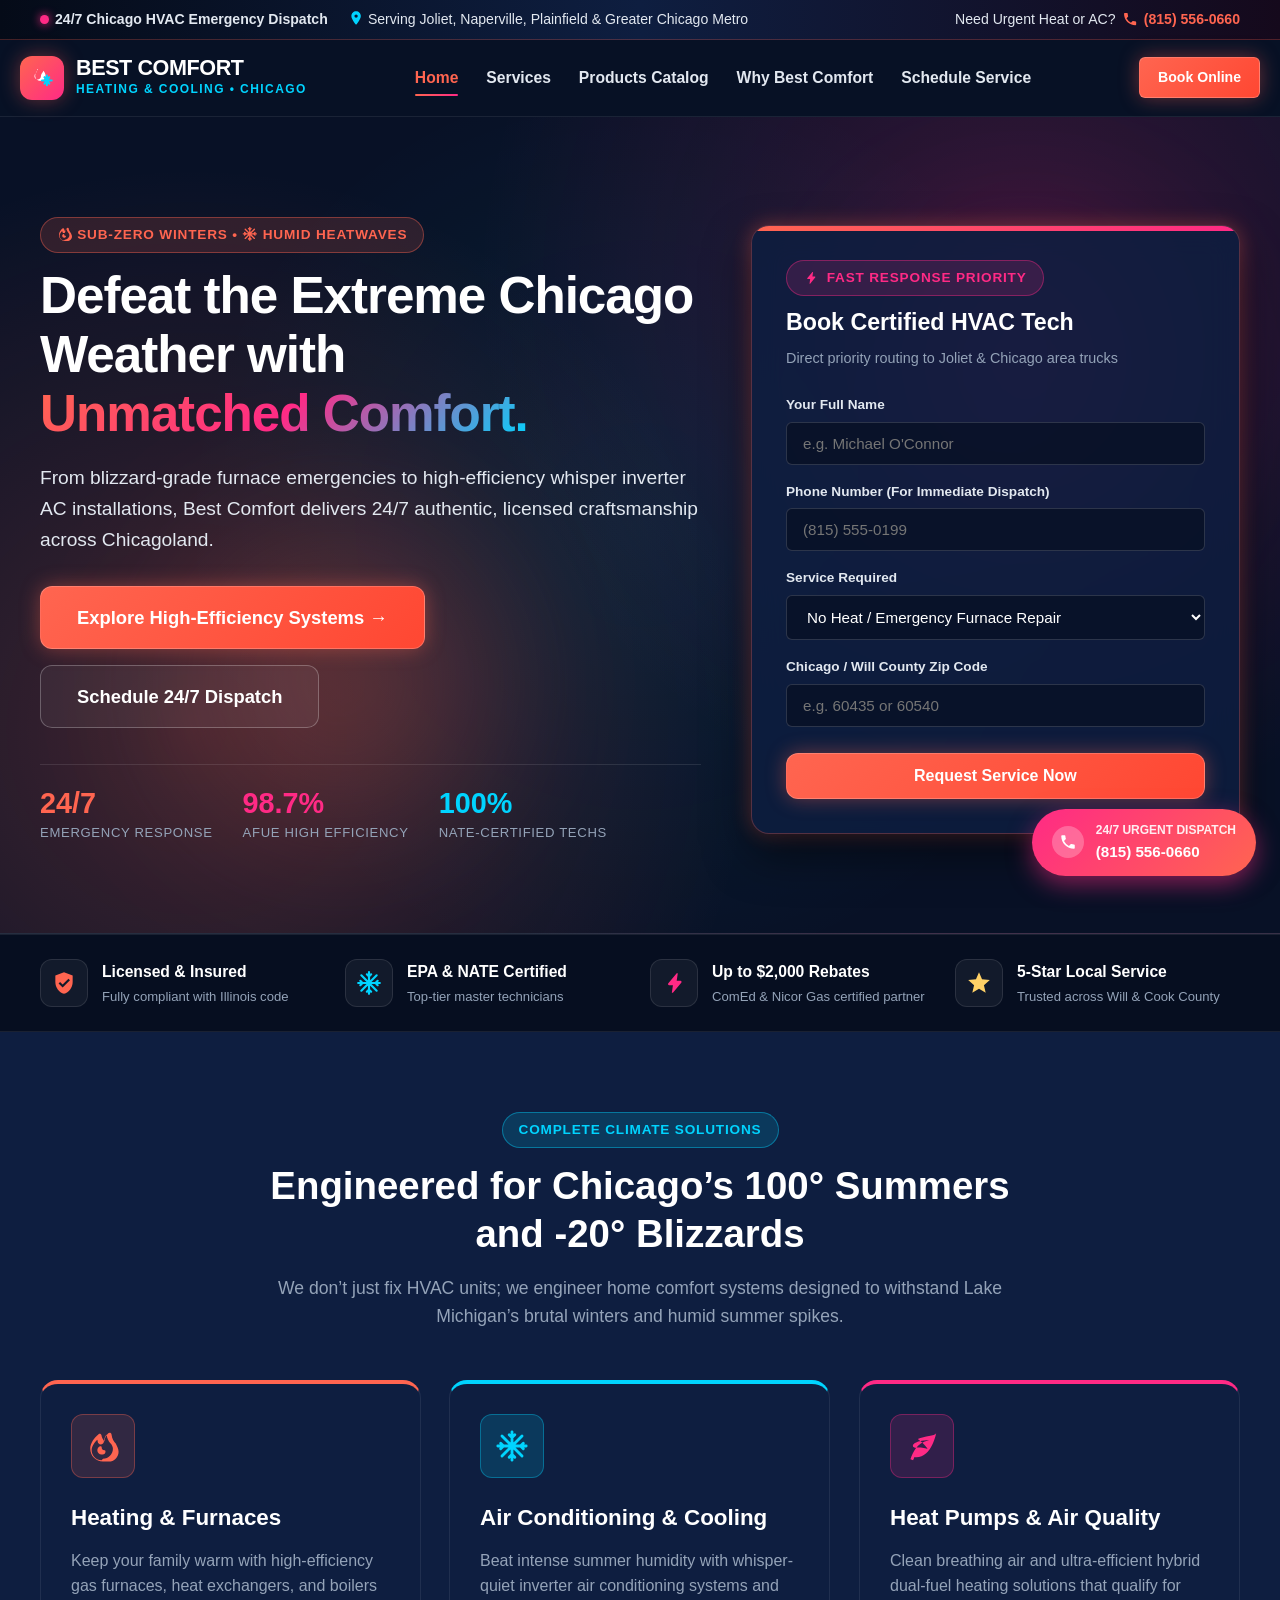
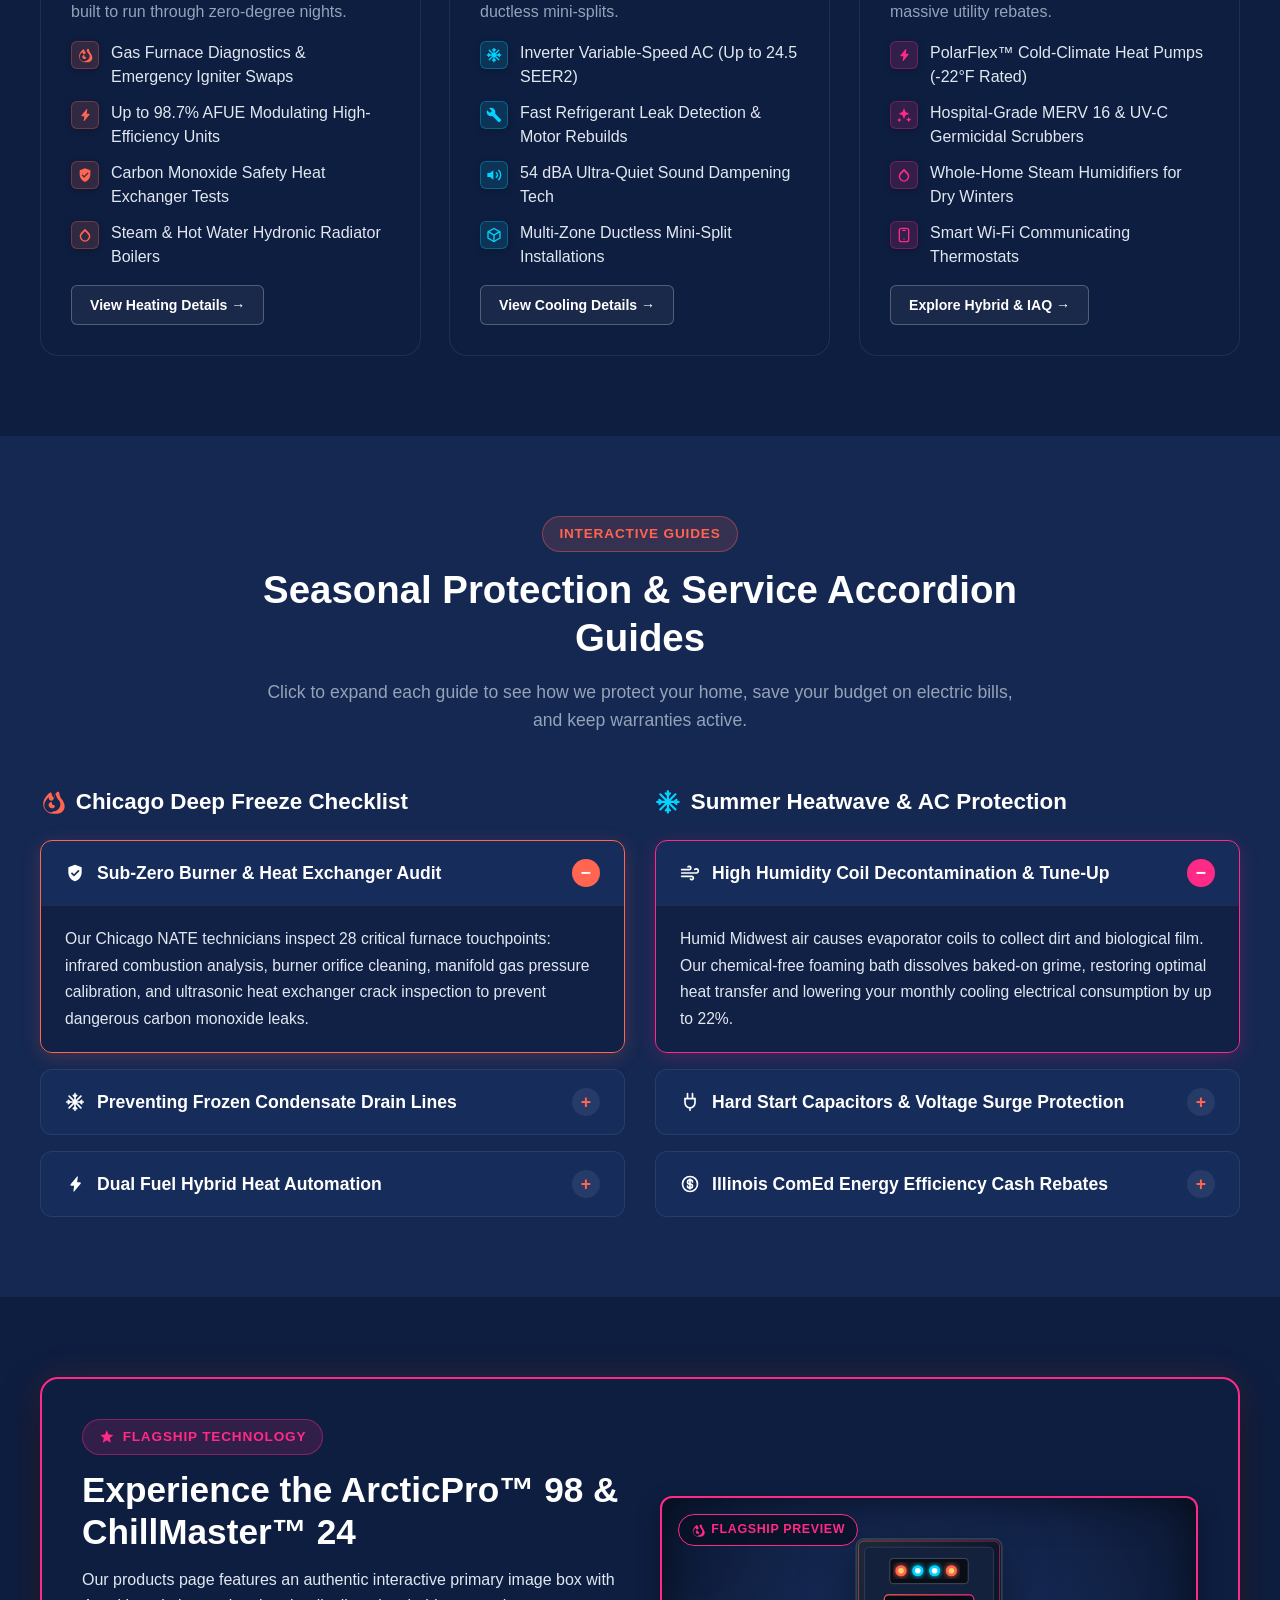
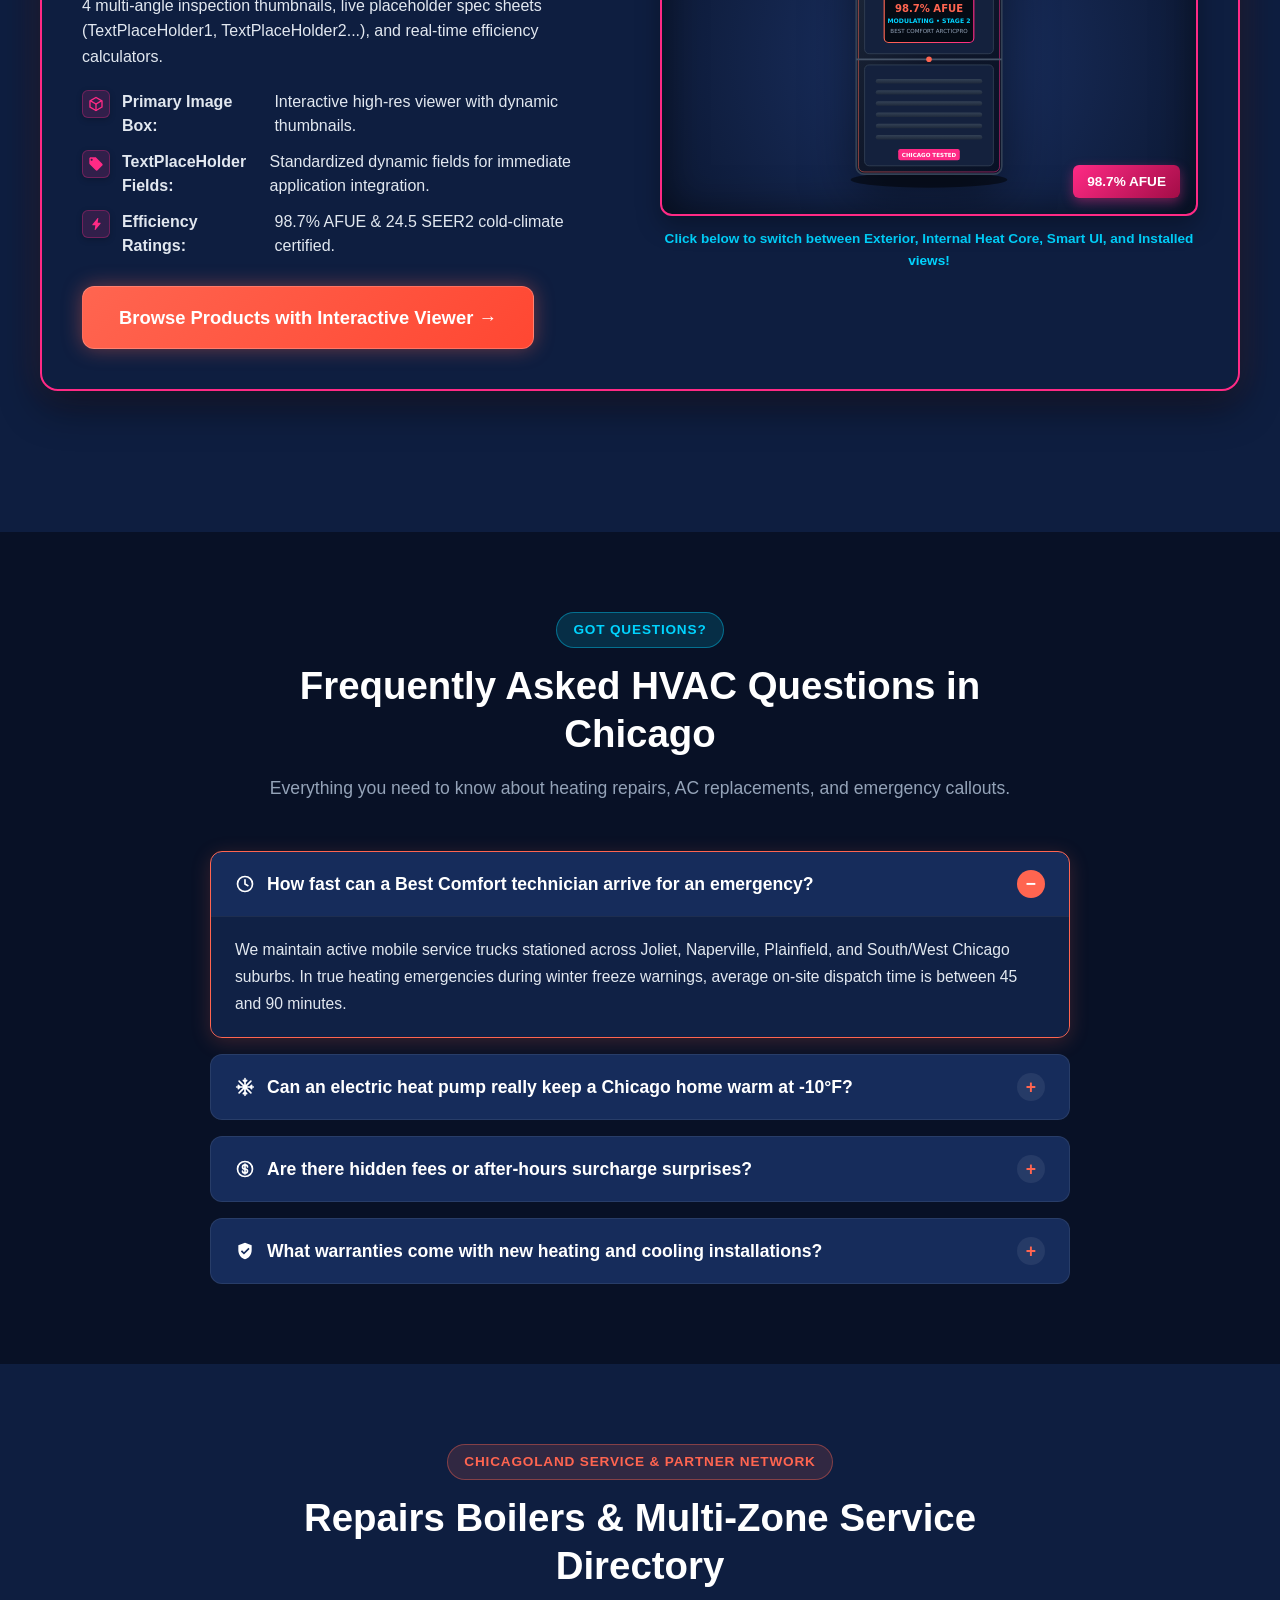
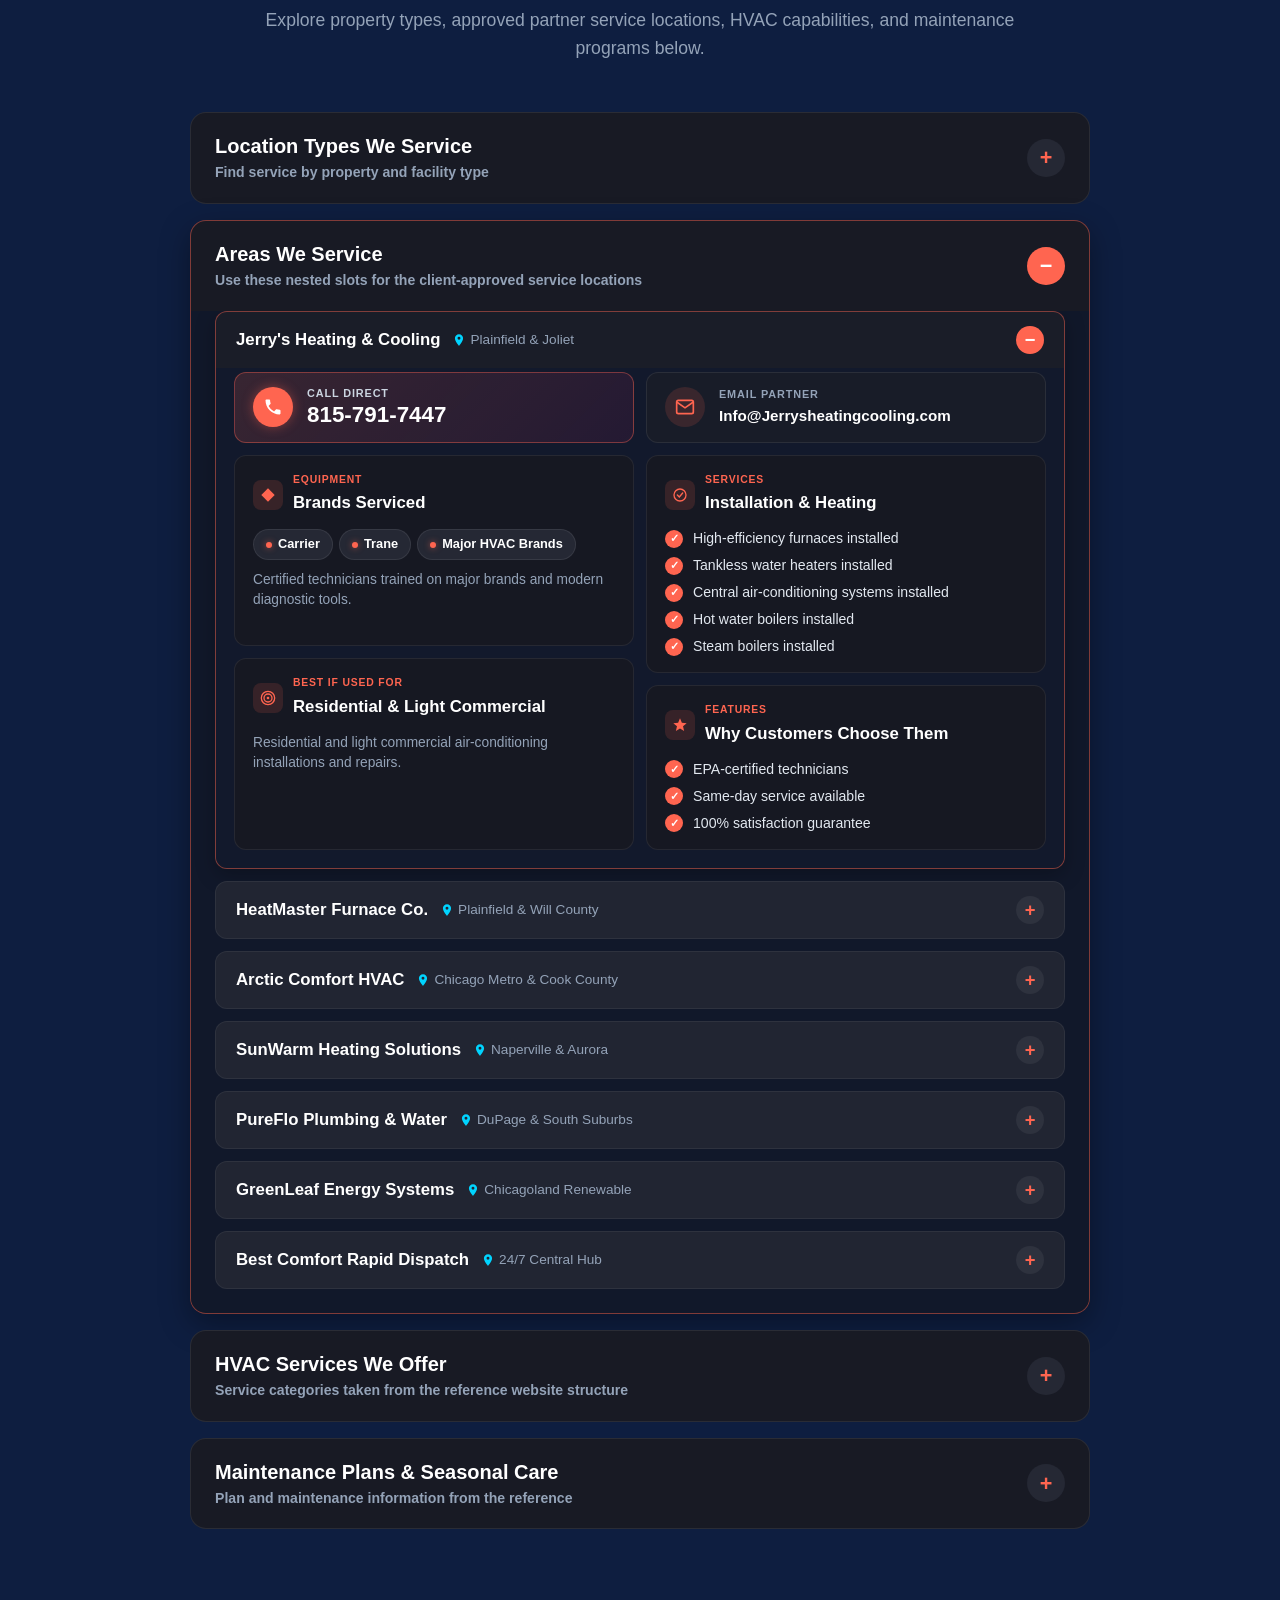
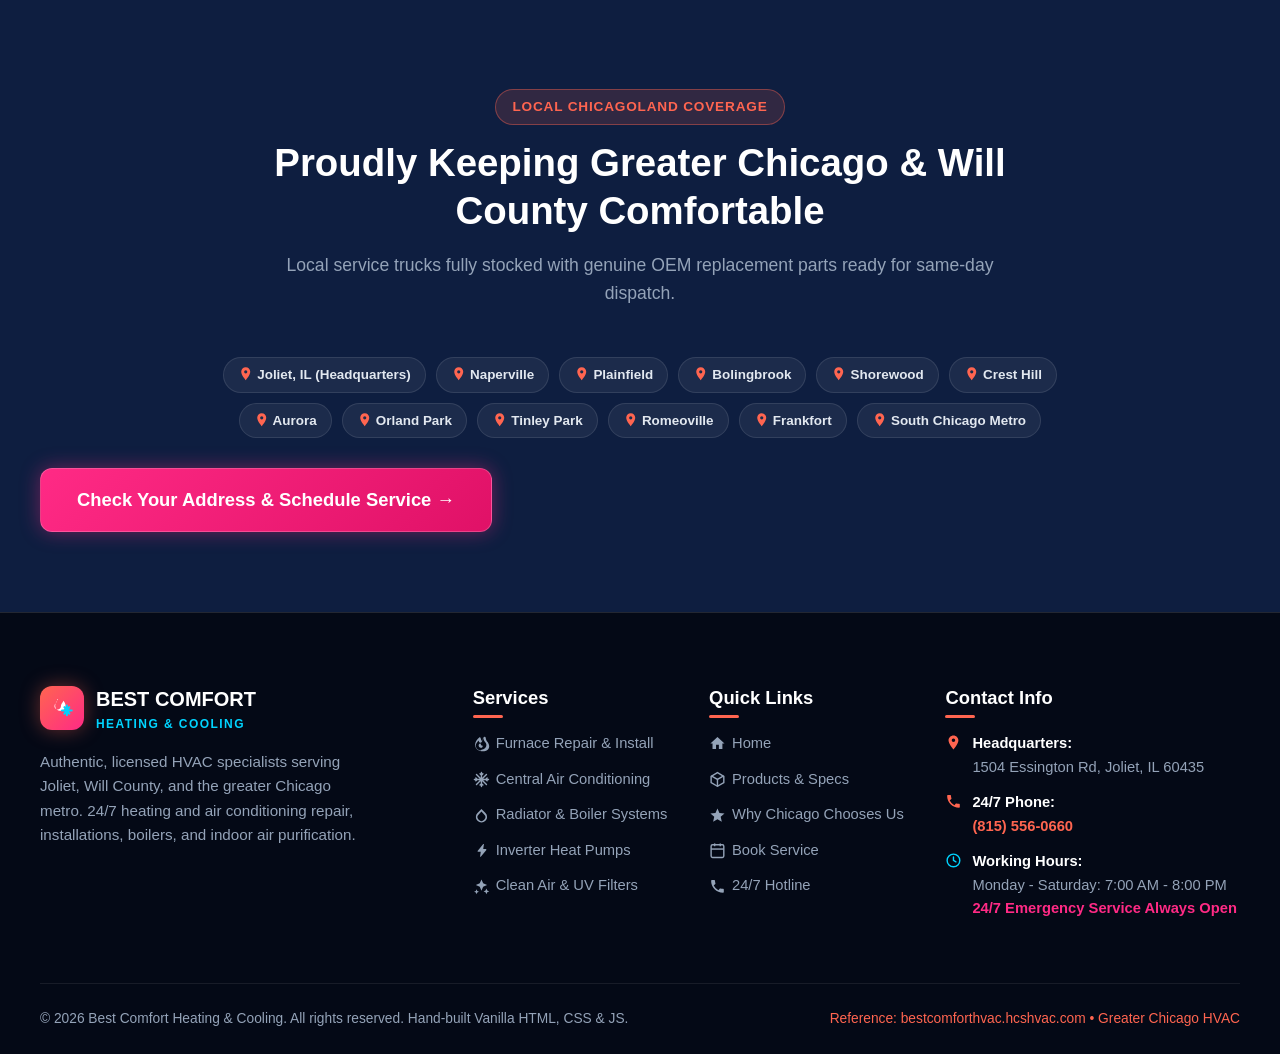
==== commit 81ac1733: "Remove Menu tags from Chicagoland Service & Partner Network headers" ====
--- a/index.html
+++ b/index.html
@@ -629,7 +629,6 @@
                   <div class="accordion-item child-accordion-item active">
                     <button class="accordion-header child-accordion-header" id="childMenu1">
                       <div class="child-header-left">
-                        <span class="child-menu-tag">Menu 1</span>
                         <strong class="child-menu-name">Jerry's Heating & Cooling</strong>
                         <span class="child-menu-location"><svg class="svg-icon"><use href="#icon-map-pin"></use></svg> Plainfield & Joliet</span>
                       </div>
@@ -721,7 +720,6 @@
                   <div class="accordion-item child-accordion-item">
                     <button class="accordion-header child-accordion-header" id="childMenu2">
                       <div class="child-header-left">
-                        <span class="child-menu-tag">Menu 2</span>
                         <strong class="child-menu-name">HeatMaster Furnace Co.</strong>
                         <span class="child-menu-location"><svg class="svg-icon"><use href="#icon-map-pin"></use></svg> Plainfield & Will County</span>
                       </div>
@@ -812,7 +810,6 @@
                   <div class="accordion-item child-accordion-item">
                     <button class="accordion-header child-accordion-header" id="childMenu3">
                       <div class="child-header-left">
-                        <span class="child-menu-tag">Menu 3</span>
                         <strong class="child-menu-name">Arctic Comfort HVAC</strong>
                         <span class="child-menu-location"><svg class="svg-icon"><use href="#icon-map-pin"></use></svg> Chicago Metro & Cook County</span>
                       </div>
@@ -903,7 +900,6 @@
                   <div class="accordion-item child-accordion-item">
                     <button class="accordion-header child-accordion-header" id="childMenu4">
                       <div class="child-header-left">
-                        <span class="child-menu-tag">Menu 4</span>
                         <strong class="child-menu-name">SunWarm Heating Solutions</strong>
                         <span class="child-menu-location"><svg class="svg-icon"><use href="#icon-map-pin"></use></svg> Naperville & Aurora</span>
                       </div>
@@ -994,7 +990,6 @@
                   <div class="accordion-item child-accordion-item">
                     <button class="accordion-header child-accordion-header" id="childMenu5">
                       <div class="child-header-left">
-                        <span class="child-menu-tag">Menu 5</span>
                         <strong class="child-menu-name">PureFlo Plumbing & Water</strong>
                         <span class="child-menu-location"><svg class="svg-icon"><use href="#icon-map-pin"></use></svg> DuPage & South Suburbs</span>
                       </div>
@@ -1085,7 +1080,6 @@
                   <div class="accordion-item child-accordion-item">
                     <button class="accordion-header child-accordion-header" id="childMenu6">
                       <div class="child-header-left">
-                        <span class="child-menu-tag">Menu 6</span>
                         <strong class="child-menu-name">GreenLeaf Energy Systems</strong>
                         <span class="child-menu-location"><svg class="svg-icon"><use href="#icon-map-pin"></use></svg> Chicagoland Renewable</span>
                       </div>
@@ -1176,7 +1170,6 @@
                   <div class="accordion-item child-accordion-item">
                     <button class="accordion-header child-accordion-header" id="childMenu7">
                       <div class="child-header-left">
-                        <span class="child-menu-tag">Menu 7</span>
                         <strong class="child-menu-name">Best Comfort Rapid Dispatch</strong>
                         <span class="child-menu-location"><svg class="svg-icon"><use href="#icon-map-pin"></use></svg> 24/7 Central Hub</span>
                       </div>
--- a/assets/css/pages.css
+++ b/assets/css/pages.css
@@ -1074,17 +1074,6 @@
   flex-wrap: wrap;
 }
 
-.child-menu-tag {
-  background: rgba(255, 101, 80, 0.14);
-  color: var(--electric-salmon);
-  border: 1px solid rgba(255, 101, 80, 0.35);
-  padding: 3px 10px;
-  border-radius: var(--radius-full);
-  font-size: 0.75rem;
-  font-weight: 800;
-  letter-spacing: 0.05em;
-  text-transform: uppercase;
-}
 
 .child-menu-name {
   color: #ffffff;
@@ -1487,10 +1476,6 @@
   .child-header-left {
     gap: 6px;
   }
-  .child-menu-tag {
-    font-size: 0.7rem;
-    padding: 2px 7px;
-  }
   .child-menu-name {
     font-size: 0.95rem;
   }
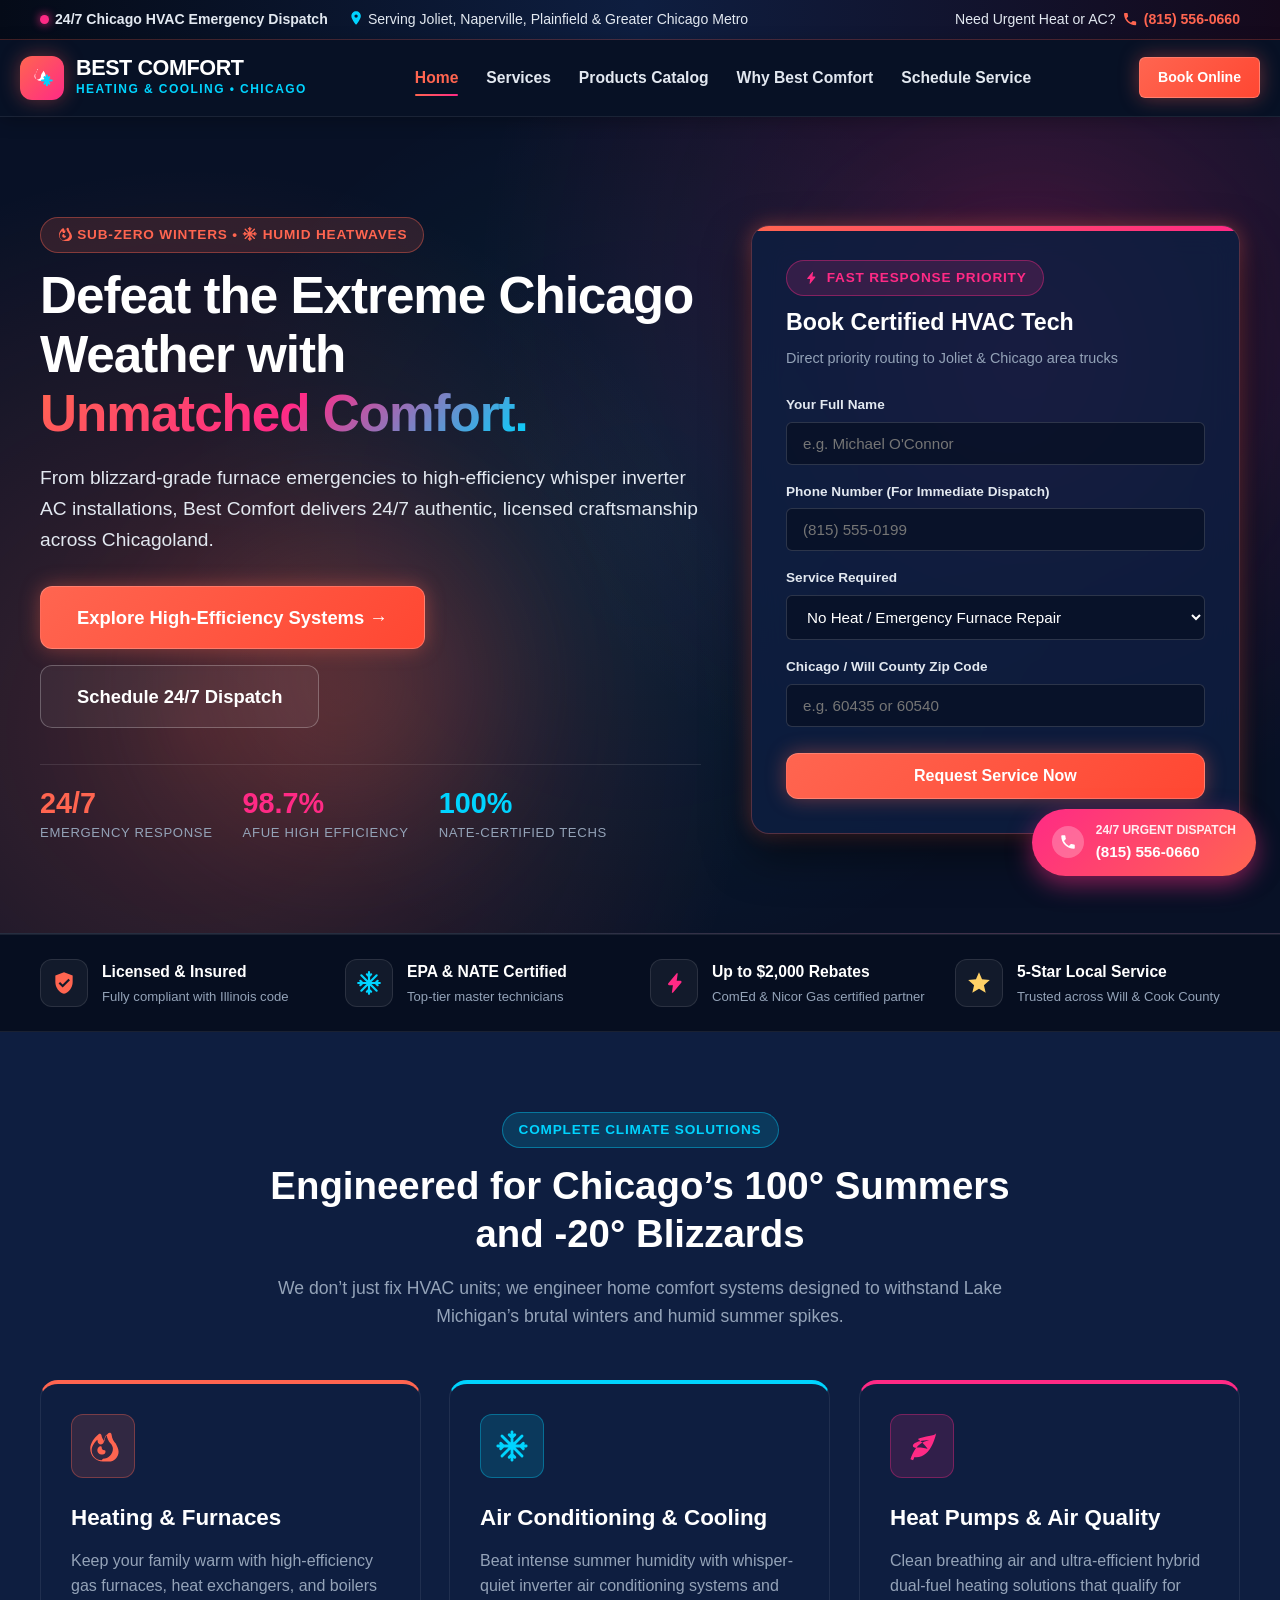
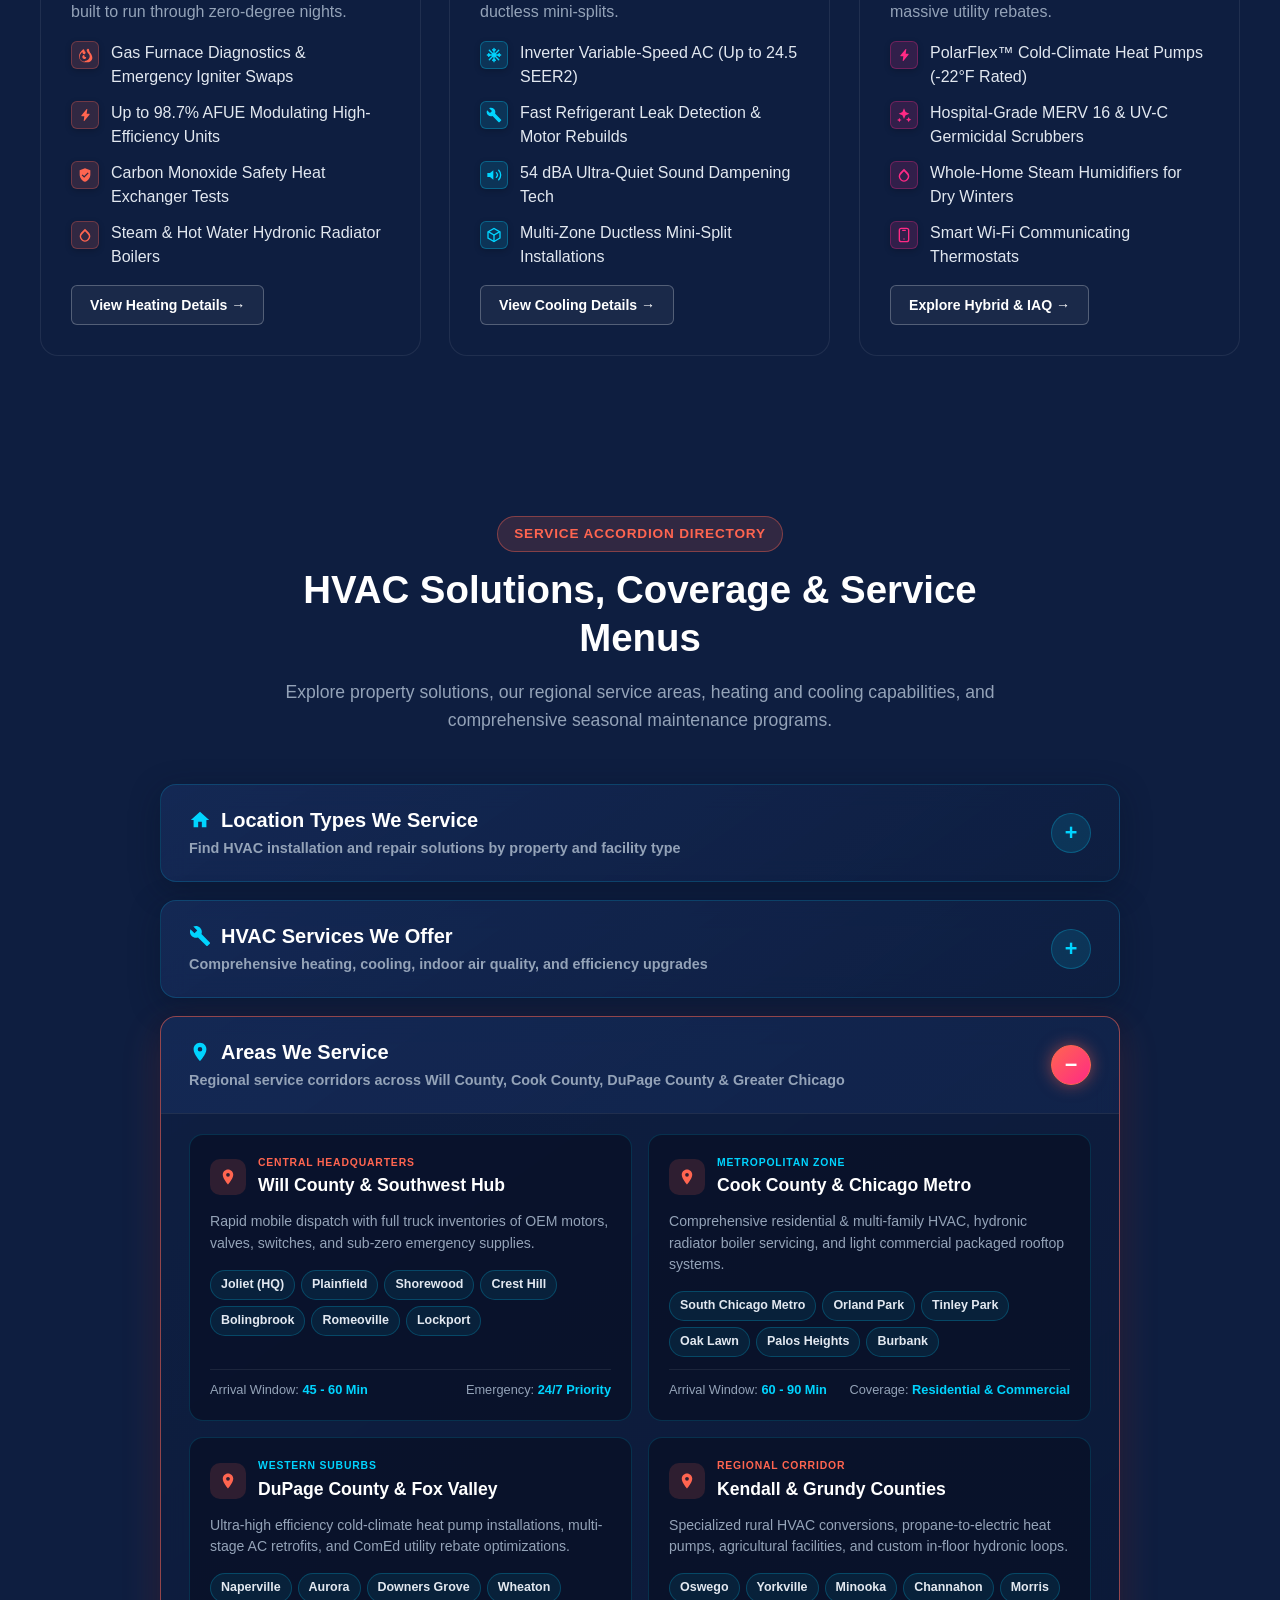
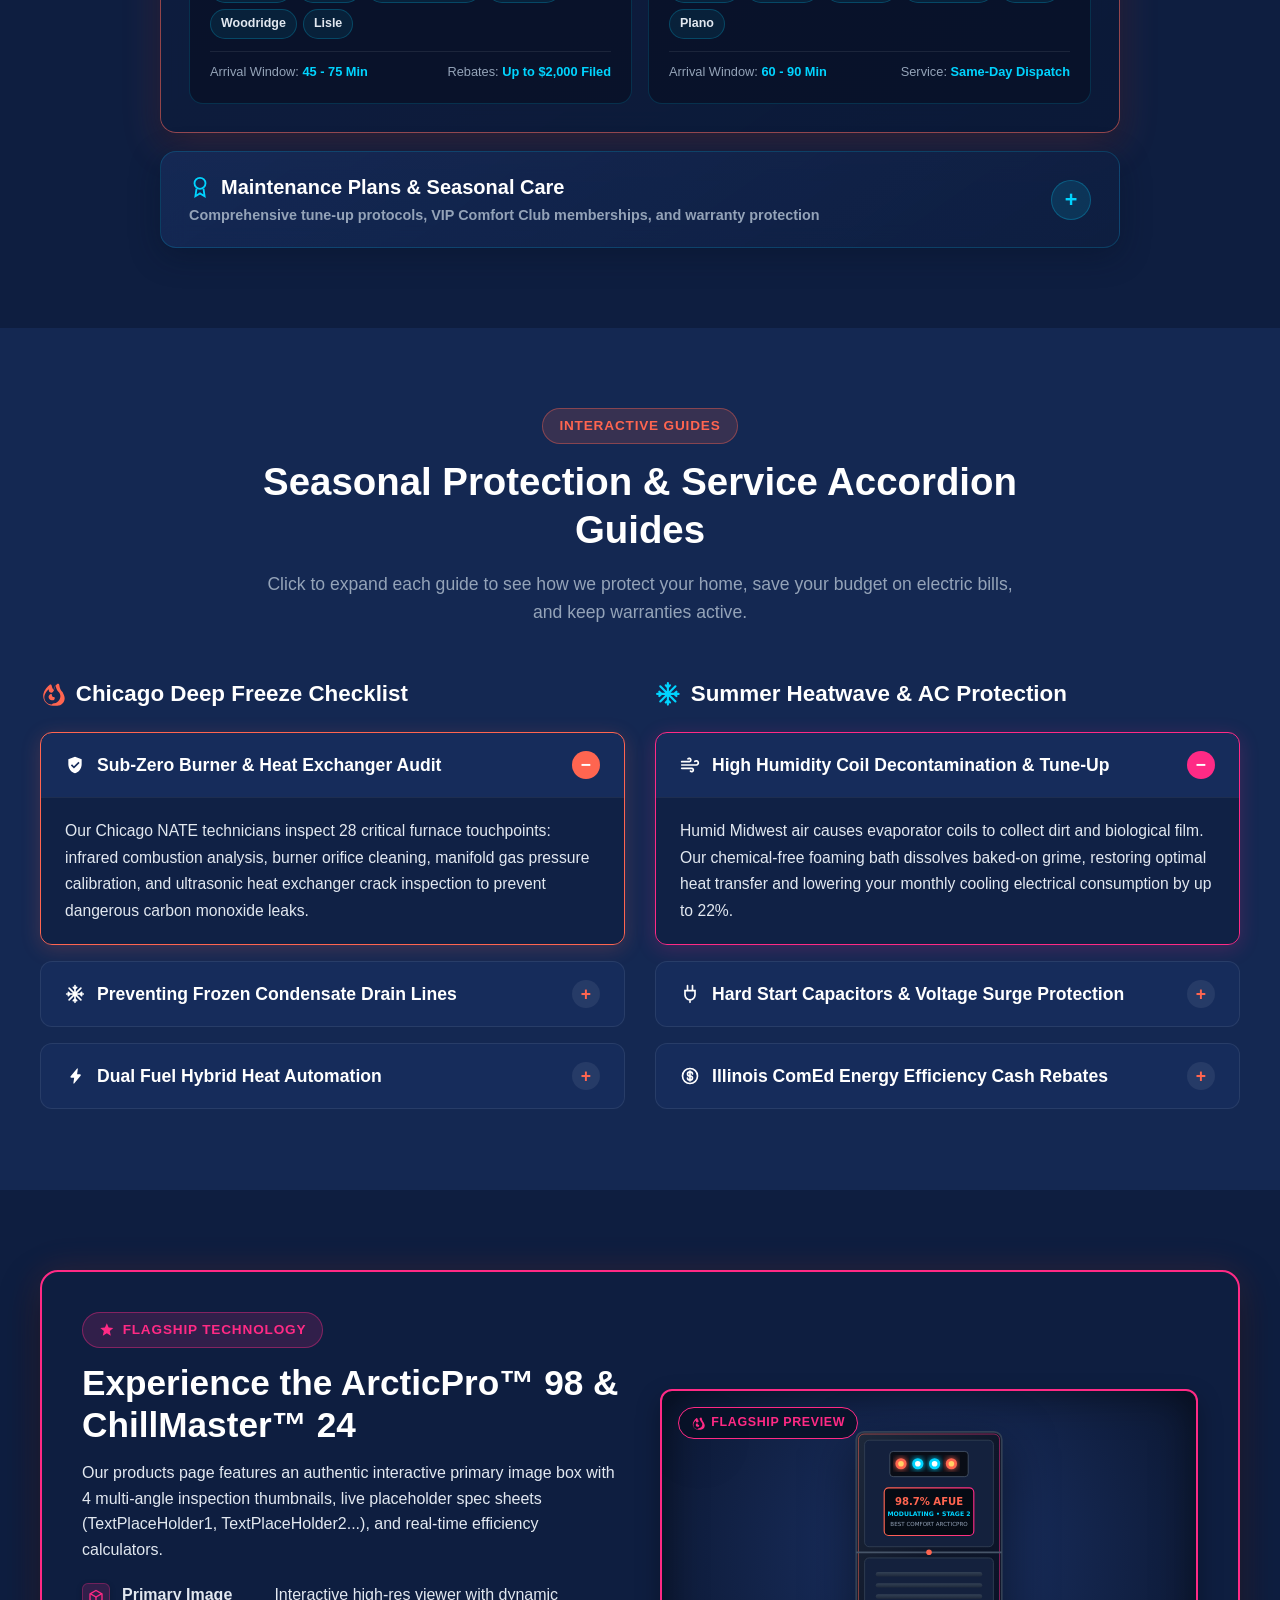
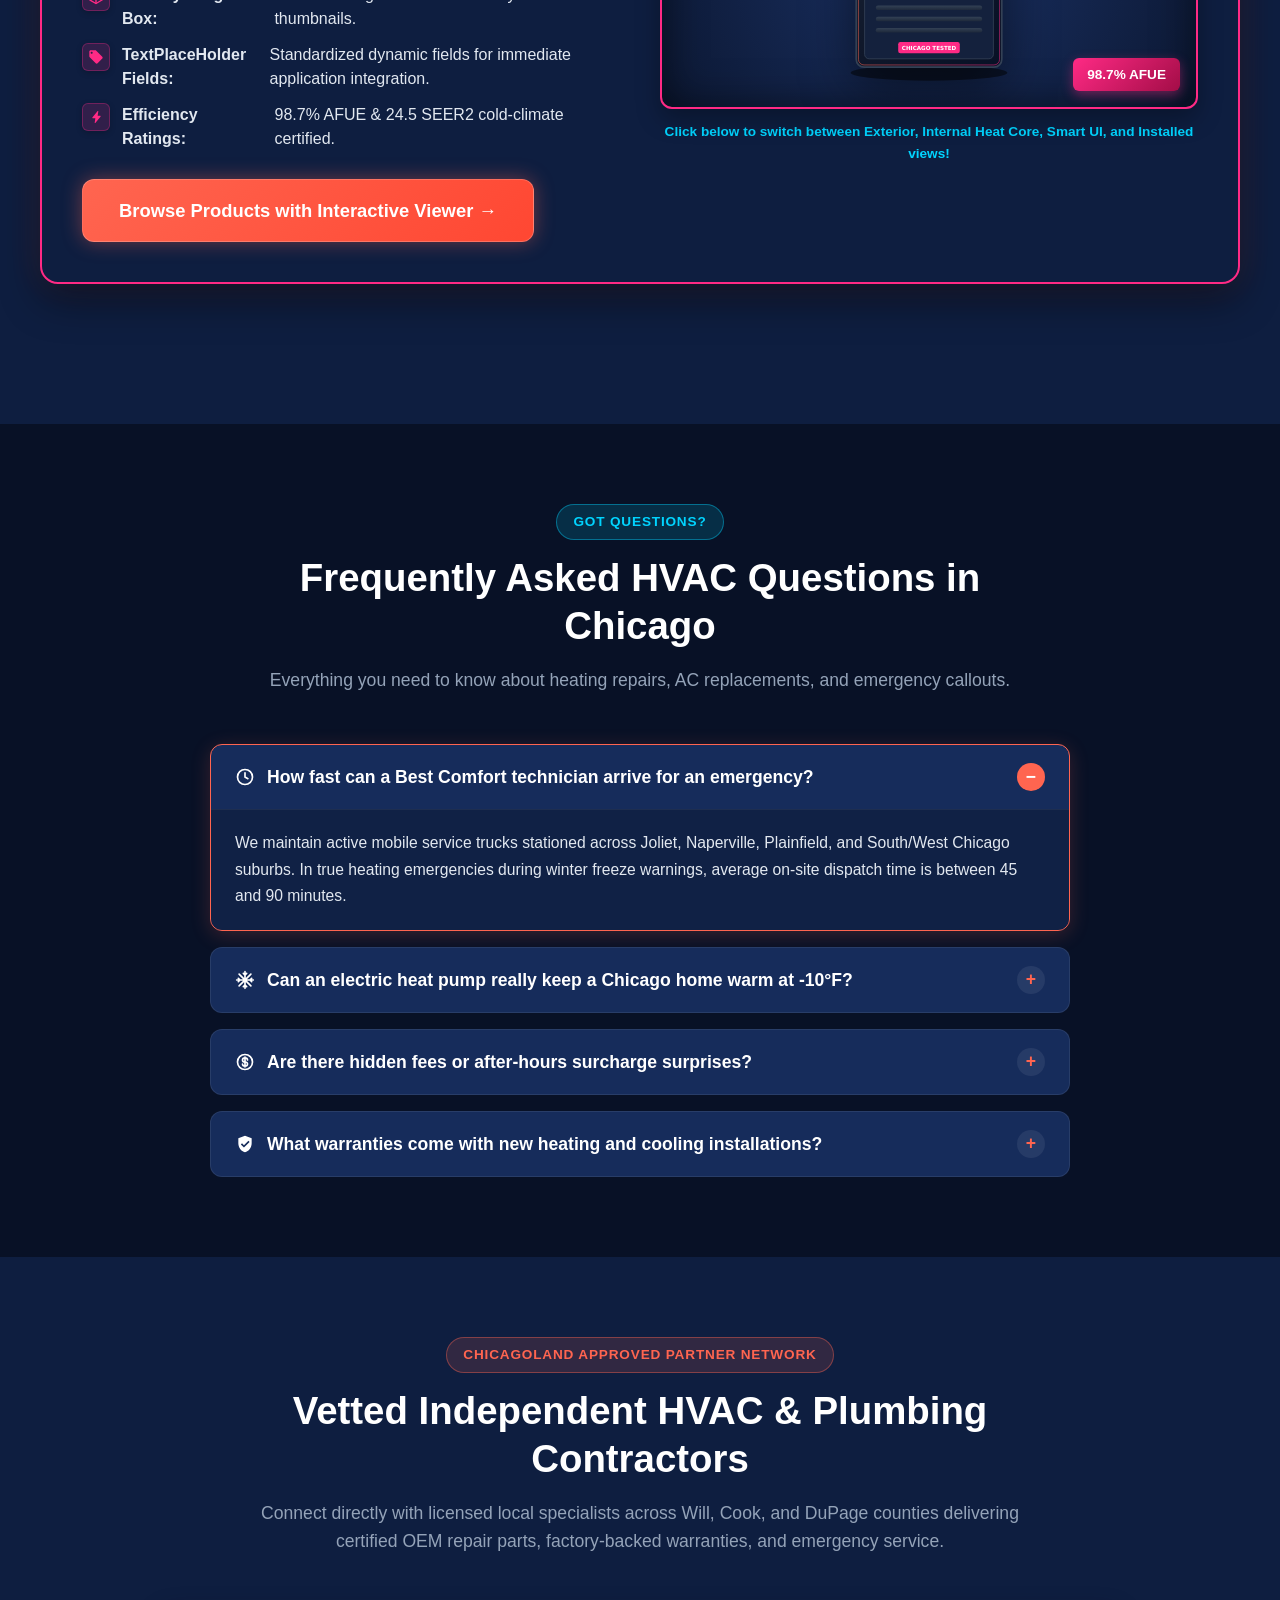
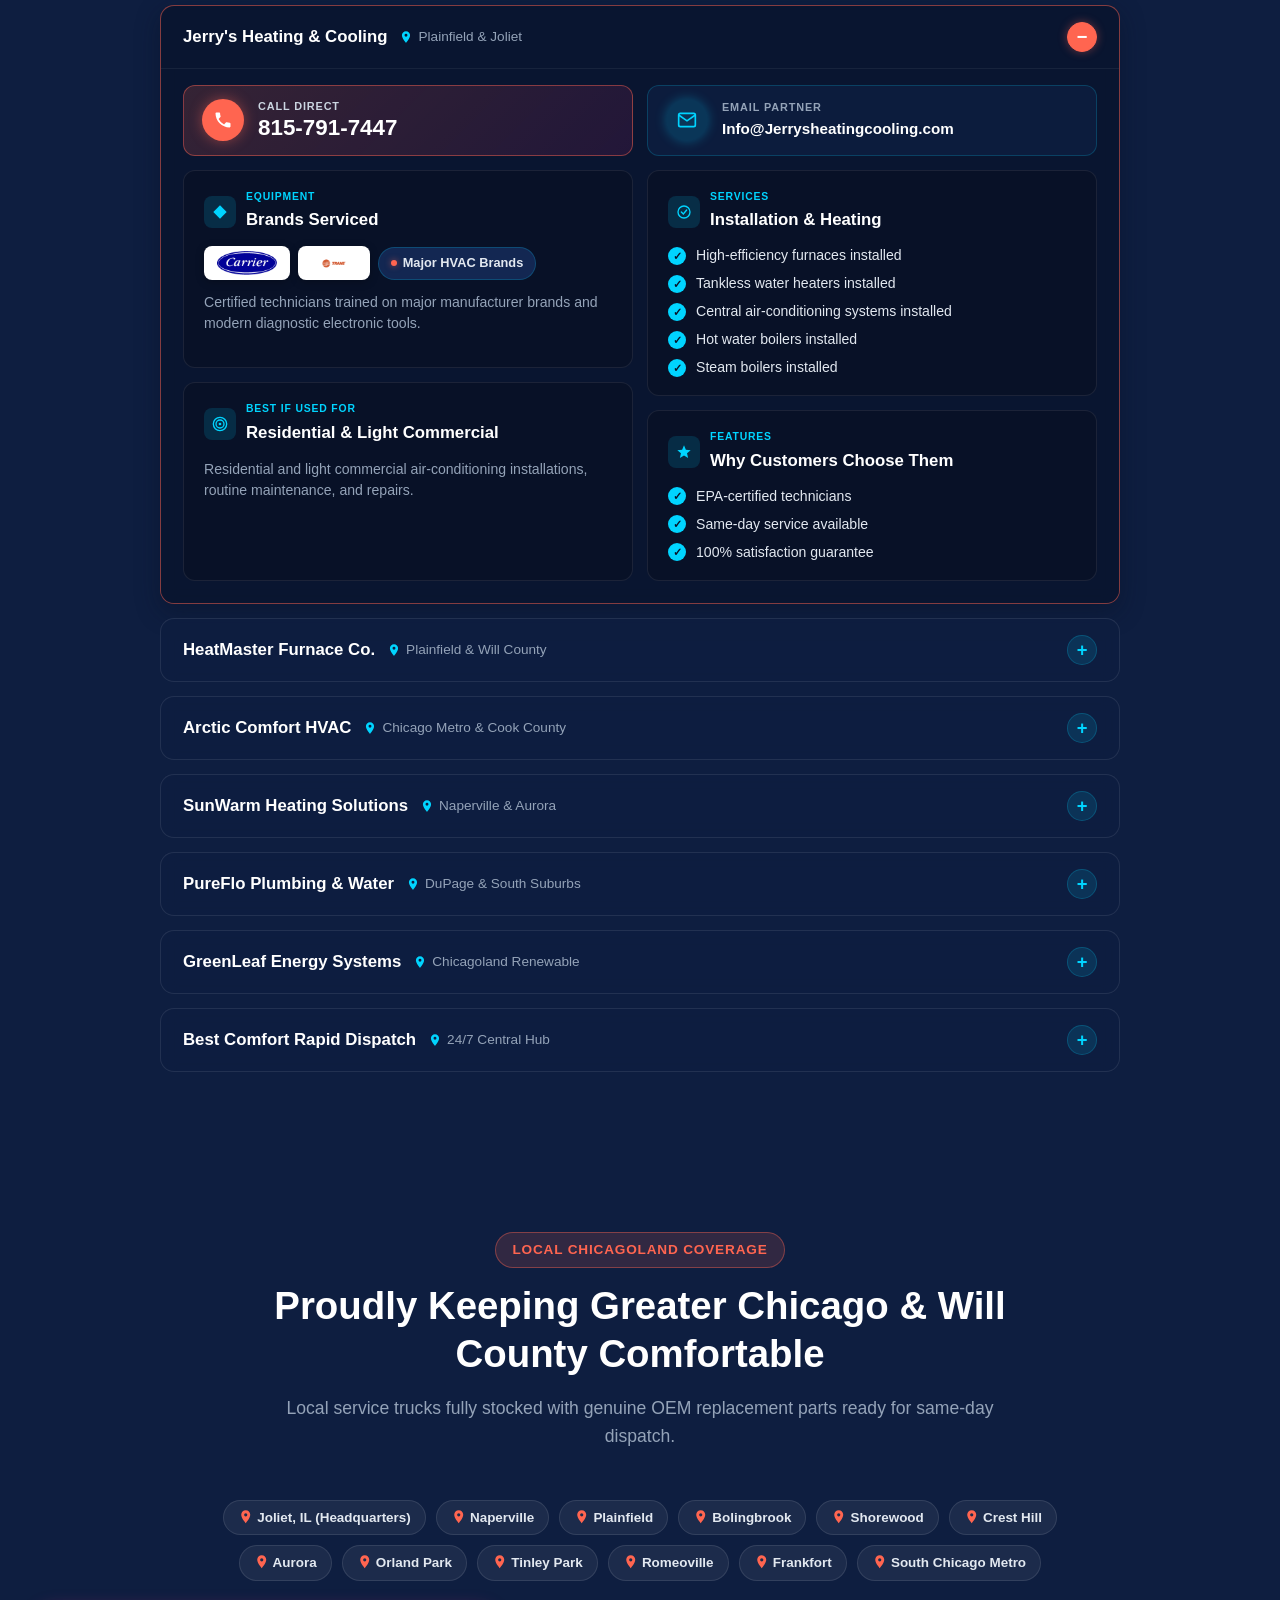
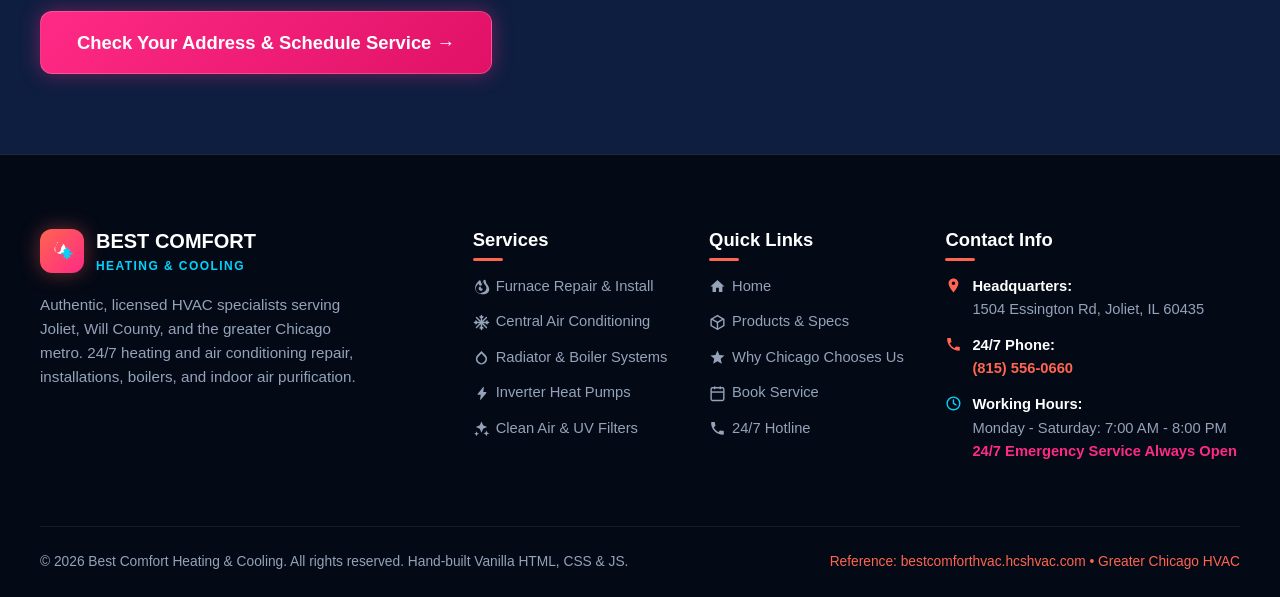
==== commit fd97c52a: "feat: add hero section and product showcase components with associated assets and styling" ====
--- a/index.html
+++ b/index.html
@@ -312,6 +312,332 @@
       </div>
     </section>
 
+    <section class="section section-navy" id="serviceDirectoryMaster">
+      <div class="container">
+        <div class="section-header text-center">
+          <div class="badge-pill badge-salmon">Service Accordion Directory</div>
+          <h2 class="section-title">HVAC Solutions, Coverage &amp; Service Menus</h2>
+          <p class="section-subtitle">
+            Explore property solutions, our regional service areas, heating and cooling capabilities, and comprehensive seasonal maintenance programs.
+          </p>
+        </div>
+
+        <div class="master-accordion-wrapper" data-single-open="false">
+          <!-- Item 1: Location Types We Service -->
+          <div class="accordion-item master-accordion-item">
+            <button class="accordion-header master-accordion-header" id="masterAcc1">
+              <div class="master-header-text">
+                <div class="master-header-title">
+                  <svg class="svg-icon" style="width:22px; height:22px; color:var(--rich-blue-electric);"><use href="#icon-home"></use></svg>
+                  <span>Location Types We Service</span>
+                </div>
+                <div class="master-header-subtitle">Find HVAC installation and repair solutions by property and facility type</div>
+              </div>
+              <span class="master-toggle-btn">+</span>
+            </button>
+            <div class="accordion-content master-accordion-content">
+              <div class="master-inner-box">
+                <div class="nested-info-grid">
+                  <div class="partner-info-card">
+                    <div class="partner-card-header">
+                      <div class="partner-card-badge-icon"><svg class="svg-icon"><use href="#icon-home"></use></svg></div>
+                      <div class="partner-card-header-text">
+                        <span class="tag-label">RESIDENTIAL</span>
+                        <h4 class="card-title">Single-Family Homes</h4>
+                      </div>
+                    </div>
+                    <p class="partner-card-desc">High-efficiency gas furnaces, heat pumps, central air conditioning, and smart thermostats customized for Illinois homeowners.</p>
+                  </div>
+                  <div class="partner-info-card">
+                    <div class="partner-card-header">
+                      <div class="partner-card-badge-icon"><svg class="svg-icon"><use href="#icon-package"></use></svg></div>
+                      <div class="partner-card-header-text">
+                        <span class="tag-label">MULTI-FAMILY</span>
+                        <h4 class="card-title">Apartments &amp; Condos</h4>
+                      </div>
+                    </div>
+                    <p class="partner-card-desc">Multi-zone ductless mini-splits, hydronic boiler loops, and dedicated tenant metering systems for property managers.</p>
+                  </div>
+                  <div class="partner-info-card">
+                    <div class="partner-card-header">
+                      <div class="partner-card-badge-icon"><svg class="svg-icon"><use href="#icon-tools"></use></svg></div>
+                      <div class="partner-card-header-text">
+                        <span class="tag-label">COMMERCIAL</span>
+                        <h4 class="card-title">Light Commercial &amp; Offices</h4>
+                      </div>
+                    </div>
+                    <p class="partner-card-desc">Rooftop packaged units, commercial boilers, server room precision cooling, and priority 24/7 business uptime response.</p>
+                  </div>
+                  <div class="partner-info-card">
+                    <div class="partner-card-header">
+                      <div class="partner-card-badge-icon"><svg class="svg-icon"><use href="#icon-shield"></use></svg></div>
+                      <div class="partner-card-header-text">
+                        <span class="tag-label">INDUSTRIAL</span>
+                        <h4 class="card-title">Warehouses &amp; Facilities</h4>
+                      </div>
+                    </div>
+                    <p class="partner-card-desc">High-bay radiant tube heating, heavy-duty exhaust ventilation, makeup air units, and preventative safety inspections.</p>
+                  </div>
+                </div>
+              </div>
+            </div>
+          </div>
+
+          <!-- Item 2: HVAC Services We Offer -->
+          <div class="accordion-item master-accordion-item">
+            <button class="accordion-header master-accordion-header" id="masterAcc2">
+              <div class="master-header-text">
+                <div class="master-header-title">
+                  <svg class="svg-icon" style="width:22px; height:22px; color:var(--rich-blue-electric);"><use href="#icon-tools"></use></svg>
+                  <span>HVAC Services We Offer</span>
+                </div>
+                <div class="master-header-subtitle">Comprehensive heating, cooling, indoor air quality, and efficiency upgrades</div>
+              </div>
+              <span class="master-toggle-btn">+</span>
+            </button>
+            <div class="accordion-content master-accordion-content">
+              <div class="master-inner-box">
+                <div class="nested-info-grid">
+                  <div class="partner-info-card">
+                    <div class="partner-card-header">
+                      <div class="partner-card-badge-icon"><svg class="svg-icon"><use href="#icon-fire"></use></svg></div>
+                      <div class="partner-card-header-text">
+                        <span class="tag-label">HEATING</span>
+                        <h4 class="card-title">Furnace &amp; Boiler Solutions</h4>
+                      </div>
+                    </div>
+                    <ul class="partner-checklist">
+                      <li class="partner-check-item"><span class="partner-check-circle">&#10003;</span> 24/7 emergency heat loss diagnostics</li>
+                      <li class="partner-check-item"><span class="partner-check-circle">&#10003;</span> AFUE 96% - 98.7% modulating furnace installs</li>
+                      <li class="partner-check-item"><span class="partner-check-circle">&#10003;</span> Cast-iron &amp; high-efficiency condensing boilers</li>
+                      <li class="partner-check-item"><span class="partner-check-circle">&#10003;</span> Heat exchanger crack ultrasonic safety testing</li>
+                    </ul>
+                  </div>
+                  <div class="partner-info-card">
+                    <div class="partner-card-header">
+                      <div class="partner-card-badge-icon"><svg class="svg-icon"><use href="#icon-snowflake"></use></svg></div>
+                      <div class="partner-card-header-text">
+                        <span class="tag-label">COOLING</span>
+                        <h4 class="card-title">Air Conditioning &amp; Heat Pumps</h4>
+                      </div>
+                    </div>
+                    <ul class="partner-checklist">
+                      <li class="partner-check-item"><span class="partner-check-circle">&#10003;</span> SEER2 up to 24.5 variable inverter condensers</li>
+                      <li class="partner-check-item"><span class="partner-check-circle">&#10003;</span> Dual-fuel hybrid heat pump conversions</li>
+                      <li class="partner-check-item"><span class="partner-check-circle">&#10003;</span> Multi-zone ductless wall &amp; cassette splits</li>
+                      <li class="partner-check-item"><span class="partner-check-circle">&#10003;</span> Refrigerant leak detection &amp; coil replacement</li>
+                    </ul>
+                  </div>
+                  <div class="partner-info-card">
+                    <div class="partner-card-header">
+                      <div class="partner-card-badge-icon"><svg class="svg-icon"><use href="#icon-sparkles"></use></svg></div>
+                      <div class="partner-card-header-text">
+                        <span class="tag-label">INDOOR AIR</span>
+                        <h4 class="card-title">Purification &amp; Humidity</h4>
+                      </div>
+                    </div>
+                    <ul class="partner-checklist">
+                      <li class="partner-check-item"><span class="partner-check-circle">&#10003;</span> Hospital-grade MERV 16 filtration media</li>
+                      <li class="partner-check-item"><span class="partner-check-circle">&#10003;</span> In-duct germicidal UV-C virus sterilizers</li>
+                      <li class="partner-check-item"><span class="partner-check-circle">&#10003;</span> Whole-home powered steam humidifiers</li>
+                      <li class="partner-check-item"><span class="partner-check-circle">&#10003;</span> Energy Recovery Ventilators (ERV) systems</li>
+                    </ul>
+                  </div>
+                  <div class="partner-info-card">
+                    <div class="partner-card-header">
+                      <div class="partner-card-badge-icon"><svg class="svg-icon"><use href="#icon-bolt"></use></svg></div>
+                      <div class="partner-card-header-text">
+                        <span class="tag-label">EFFICIENCY</span>
+                        <h4 class="card-title">Smart Controls &amp; Rebates</h4>
+                      </div>
+                    </div>
+                    <ul class="partner-checklist">
+                      <li class="partner-check-item"><span class="partner-check-circle">&#10003;</span> Wi-Fi smart communicating thermostat setups</li>
+                      <li class="partner-check-item"><span class="partner-check-circle">&#10003;</span> Nicor Gas &amp; ComEd utility rebate claims</li>
+                      <li class="partner-check-item"><span class="partner-check-circle">&#10003;</span> Motorized zoning dampers for multi-level balance</li>
+                      <li class="partner-check-item"><span class="partner-check-circle">&#10003;</span> Attic air sealing &amp; supply plenum balancing</li>
+                    </ul>
+                  </div>
+                </div>
+              </div>
+            </div>
+          </div>
+
+          <!-- Item 3: Areas We Service (Proper Geographic Coverage Breakdown!) -->
+          <div class="accordion-item master-accordion-item active">
+            <button class="accordion-header master-accordion-header" id="masterAcc3">
+              <div class="master-header-text">
+                <div class="master-header-title">
+                  <svg class="svg-icon" style="width:22px; height:22px; color:var(--rich-blue-electric);"><use href="#icon-map-pin"></use></svg>
+                  <span>Areas We Service</span>
+                </div>
+                <div class="master-header-subtitle">Regional service corridors across Will County, Cook County, DuPage County &amp; Greater Chicago</div>
+              </div>
+              <span class="master-toggle-btn">&minus;</span>
+            </button>
+            <div class="accordion-content master-accordion-content" style="max-height:none;">
+              <div class="master-inner-box">
+                <div class="area-coverage-grid">
+                  <div class="area-coverage-card">
+                    <div class="area-coverage-header">
+                      <div class="area-coverage-icon"><svg class="svg-icon"><use href="#icon-map-pin"></use></svg></div>
+                      <div>
+                        <span class="tag-label" style="font-size:0.65rem; font-weight:800; color:var(--electric-salmon); text-transform:uppercase; letter-spacing:0.08em; display:block;">CENTRAL HEADQUARTERS</span>
+                        <h4 class="area-coverage-title">Will County &amp; Southwest Hub</h4>
+                      </div>
+                    </div>
+                    <p class="area-coverage-desc">Rapid mobile dispatch with full truck inventories of OEM motors, valves, switches, and sub-zero emergency supplies.</p>
+                    <div class="area-coverage-cities">
+                      <span class="area-city-pill">Joliet (HQ)</span>
+                      <span class="area-city-pill">Plainfield</span>
+                      <span class="area-city-pill">Shorewood</span>
+                      <span class="area-city-pill">Crest Hill</span>
+                      <span class="area-city-pill">Bolingbrook</span>
+                      <span class="area-city-pill">Romeoville</span>
+                      <span class="area-city-pill">Lockport</span>
+                    </div>
+                    <div class="area-coverage-meta">
+                      <span>Arrival Window: <strong>45 - 60 Min</strong></span>
+                      <span>Emergency: <strong>24/7 Priority</strong></span>
+                    </div>
+                  </div>
+
+                  <div class="area-coverage-card">
+                    <div class="area-coverage-header">
+                      <div class="area-coverage-icon"><svg class="svg-icon"><use href="#icon-map-pin"></use></svg></div>
+                      <div>
+                        <span class="tag-label" style="font-size:0.65rem; font-weight:800; color:var(--rich-blue-electric); text-transform:uppercase; letter-spacing:0.08em; display:block;">METROPOLITAN ZONE</span>
+                        <h4 class="area-coverage-title">Cook County &amp; Chicago Metro</h4>
+                      </div>
+                    </div>
+                    <p class="area-coverage-desc">Comprehensive residential &amp; multi-family HVAC, hydronic radiator boiler servicing, and light commercial packaged rooftop systems.</p>
+                    <div class="area-coverage-cities">
+                      <span class="area-city-pill">South Chicago Metro</span>
+                      <span class="area-city-pill">Orland Park</span>
+                      <span class="area-city-pill">Tinley Park</span>
+                      <span class="area-city-pill">Oak Lawn</span>
+                      <span class="area-city-pill">Palos Heights</span>
+                      <span class="area-city-pill">Burbank</span>
+                    </div>
+                    <div class="area-coverage-meta">
+                      <span>Arrival Window: <strong>60 - 90 Min</strong></span>
+                      <span>Coverage: <strong>Residential &amp; Commercial</strong></span>
+                    </div>
+                  </div>
+
+                  <div class="area-coverage-card">
+                    <div class="area-coverage-header">
+                      <div class="area-coverage-icon"><svg class="svg-icon"><use href="#icon-map-pin"></use></svg></div>
+                      <div>
+                        <span class="tag-label" style="font-size:0.65rem; font-weight:800; color:var(--rich-blue-electric); text-transform:uppercase; letter-spacing:0.08em; display:block;">WESTERN SUBURBS</span>
+                        <h4 class="area-coverage-title">DuPage County &amp; Fox Valley</h4>
+                      </div>
+                    </div>
+                    <p class="area-coverage-desc">Ultra-high efficiency cold-climate heat pump installations, multi-stage AC retrofits, and ComEd utility rebate optimizations.</p>
+                    <div class="area-coverage-cities">
+                      <span class="area-city-pill">Naperville</span>
+                      <span class="area-city-pill">Aurora</span>
+                      <span class="area-city-pill">Downers Grove</span>
+                      <span class="area-city-pill">Wheaton</span>
+                      <span class="area-city-pill">Woodridge</span>
+                      <span class="area-city-pill">Lisle</span>
+                    </div>
+                    <div class="area-coverage-meta">
+                      <span>Arrival Window: <strong>45 - 75 Min</strong></span>
+                      <span>Rebates: <strong>Up to $2,000 Filed</strong></span>
+                    </div>
+                  </div>
+
+                  <div class="area-coverage-card">
+                    <div class="area-coverage-header">
+                      <div class="area-coverage-icon"><svg class="svg-icon"><use href="#icon-map-pin"></use></svg></div>
+                      <div>
+                        <span class="tag-label" style="font-size:0.65rem; font-weight:800; color:var(--electric-salmon); text-transform:uppercase; letter-spacing:0.08em; display:block;">REGIONAL CORRIDOR</span>
+                        <h4 class="area-coverage-title">Kendall &amp; Grundy Counties</h4>
+                      </div>
+                    </div>
+                    <p class="area-coverage-desc">Specialized rural HVAC conversions, propane-to-electric heat pumps, agricultural facilities, and custom in-floor hydronic loops.</p>
+                    <div class="area-coverage-cities">
+                      <span class="area-city-pill">Oswego</span>
+                      <span class="area-city-pill">Yorkville</span>
+                      <span class="area-city-pill">Minooka</span>
+                      <span class="area-city-pill">Channahon</span>
+                      <span class="area-city-pill">Morris</span>
+                      <span class="area-city-pill">Plano</span>
+                    </div>
+                    <div class="area-coverage-meta">
+                      <span>Arrival Window: <strong>60 - 90 Min</strong></span>
+                      <span>Service: <strong>Same-Day Dispatch</strong></span>
+                    </div>
+                  </div>
+                </div>
+              </div>
+            </div>
+          </div>
+
+          <!-- Item 4: Maintenance Plans & Seasonal Care -->
+          <div class="accordion-item master-accordion-item">
+            <button class="accordion-header master-accordion-header" id="masterAcc4">
+              <div class="master-header-text">
+                <div class="master-header-title">
+                  <svg class="svg-icon" style="width:22px; height:22px; color:var(--rich-blue-electric);"><use href="#icon-award"></use></svg>
+                  <span>Maintenance Plans &amp; Seasonal Care</span>
+                </div>
+                <div class="master-header-subtitle">Comprehensive tune-up protocols, VIP Comfort Club memberships, and warranty protection</div>
+              </div>
+              <span class="master-toggle-btn">+</span>
+            </button>
+            <div class="accordion-content master-accordion-content">
+              <div class="master-inner-box">
+                <div class="nested-info-grid">
+                  <div class="partner-info-card">
+                    <div class="partner-card-header">
+                      <div class="partner-card-badge-icon"><svg class="svg-icon"><use href="#icon-fire"></use></svg></div>
+                      <div class="partner-card-header-text">
+                        <span class="tag-label">FALL / WINTER</span>
+                        <h4 class="card-title">28-Point Heating Tune-Up</h4>
+                      </div>
+                    </div>
+                    <p class="partner-card-desc">Combustion analysis, heat exchanger ultrasonic inspection, flame sensor polishing, electrical component testing, and flue gas draft test before sub-zero temperatures hit.</p>
+                  </div>
+                  <div class="partner-info-card">
+                    <div class="partner-card-header">
+                      <div class="partner-card-badge-icon"><svg class="svg-icon"><use href="#icon-snowflake"></use></svg></div>
+                      <div class="partner-card-header-text">
+                        <span class="tag-label">SPRING / SUMMER</span>
+                        <h4 class="card-title">21-Point Cooling Precision Check</h4>
+                      </div>
+                    </div>
+                    <p class="partner-card-desc">Condenser coil wash, subcooling and superheat charge verification, capacitor tolerance inspection, condensate drain line flushing, and blower motor amp draw test.</p>
+                  </div>
+                  <div class="partner-info-card">
+                    <div class="partner-card-header">
+                      <div class="partner-card-badge-icon"><svg class="svg-icon"><use href="#icon-award"></use></svg></div>
+                      <div class="partner-card-header-text">
+                        <span class="tag-label">MEMBERSHIP</span>
+                        <h4 class="card-title">VIP Comfort Club Benefits</h4>
+                      </div>
+                    </div>
+                    <p class="partner-card-desc">Front-of-the-line priority dispatch during heatwaves and polar vortexes, 15% discount on all repairs, $0 diagnostic dispatch fee, and guaranteed warranty preservation.</p>
+                  </div>
+                  <div class="partner-info-card">
+                    <div class="partner-card-header">
+                      <div class="partner-card-badge-icon"><svg class="svg-icon"><use href="#icon-shield"></use></svg></div>
+                      <div class="partner-card-header-text">
+                        <span class="tag-label">PROTECTION</span>
+                        <h4 class="card-title">Extended Equipment Warranty</h4>
+                      </div>
+                    </div>
+                    <p class="partner-card-desc">Annual documentation satisfies manufacturer maintenance requirements, ensuring valid 10-year parts and lifetime heat exchanger warranty coverage.</p>
+                  </div>
+                </div>
+              </div>
+            </div>
+          </div>
+        </div>
+      </div>
+    </section>
+
     <section class="section section-deep" id="serviceAccordions">
       <div class="container">
         <div class="section-header">
@@ -547,852 +873,692 @@
       </div>
     </section>
 
-    <section class="section section-navy" id="serviceDirectoryMaster">
+    <section class="section section-navy" id="approvedPartnersNetwork">
       <div class="container">
         <div class="section-header text-center">
-          <div class="badge-pill badge-salmon">Chicagoland Service &amp; Partner Network</div>
-          <h2 class="section-title">Repairs Boilers &amp; Multi-Zone Service Directory</h2>
+          <div class="badge-pill badge-salmon">Chicagoland Approved Partner Network</div>
+          <h2 class="section-title">Vetted Independent HVAC &amp; Plumbing Contractors</h2>
           <p class="section-subtitle">
-            Explore property types, approved partner service locations, HVAC capabilities, and maintenance programs below.
+            Connect directly with licensed local specialists across Will, Cook, and DuPage counties delivering certified OEM repair parts, factory-backed warranties, and emergency service.
           </p>
         </div>
 
-        <div class="master-accordion-wrapper" data-single-open="false">
-          <div class="accordion-item master-accordion-item">
-            <button class="accordion-header master-accordion-header" id="masterAcc1">
-              <div class="master-header-text">
-                <div class="master-header-title">Location Types We Service</div>
-                <div class="master-header-subtitle">Find service by property and facility type</div>
-              </div>
-              <span class="master-toggle-btn">+</span>
-            </button>
-            <div class="accordion-content master-accordion-content">
-              <div class="master-inner-box">
-                <div class="nested-info-grid">
-                  <div class="partner-info-card">
-                    <div class="partner-card-header">
-                      <div class="partner-card-badge-icon"><svg class="svg-icon"><use href="#icon-home"></use></svg></div>
-                      <div class="partner-card-header-text">
-                        <span class="tag-label">RESIDENTIAL</span>
-                        <h4 class="card-title">Single-Family Homes</h4>
-                      </div>
-                    </div>
-                    <p class="partner-card-desc">High-efficiency gas furnaces, heat pumps, central air conditioning, and smart thermostats customized for Illinois homeowners.</p>
-                  </div>
-                  <div class="partner-info-card">
-                    <div class="partner-card-header">
-                      <div class="partner-card-badge-icon"><svg class="svg-icon"><use href="#icon-package"></use></svg></div>
-                      <div class="partner-card-header-text">
-                        <span class="tag-label">MULTI-FAMILY</span>
-                        <h4 class="card-title">Apartments &amp; Condos</h4>
-                      </div>
-                    </div>
-                    <p class="partner-card-desc">Multi-zone ductless mini-splits, hydronic boiler loops, and dedicated tenant metering systems for property managers.</p>
-                  </div>
-                  <div class="partner-info-card">
-                    <div class="partner-card-header">
-                      <div class="partner-card-badge-icon"><svg class="svg-icon"><use href="#icon-tools"></use></svg></div>
-                      <div class="partner-card-header-text">
-                        <span class="tag-label">COMMERCIAL</span>
-                        <h4 class="card-title">Light Commercial &amp; Offices</h4>
-                      </div>
-                    </div>
-                    <p class="partner-card-desc">Rooftop packaged units, commercial boilers, server room precision cooling, and priority 24/7 business uptime response.</p>
-                  </div>
-                  <div class="partner-info-card">
-                    <div class="partner-card-header">
-                      <div class="partner-card-badge-icon"><svg class="svg-icon"><use href="#icon-shield"></use></svg></div>
-                      <div class="partner-card-header-text">
-                        <span class="tag-label">INDUSTRIAL</span>
-                        <h4 class="card-title">Warehouses &amp; Facilities</h4>
-                      </div>
-                    </div>
-                    <p class="partner-card-desc">High-bay radiant tube heating, heavy-duty exhaust ventilation, makeup air units, and preventative safety inspections.</p>
-                  </div>
-                </div>
-              </div>
-            </div>
-          </div>
-
-          <div class="accordion-item master-accordion-item active">
-            <button class="accordion-header master-accordion-header" id="masterAcc2">
-              <div class="master-header-text">
-                <div class="master-header-title">Areas We Service</div>
-                <div class="master-header-subtitle">Use these nested slots for the client-approved service locations</div>
-              </div>
-              <span class="master-toggle-btn">&minus;</span>
-            </button>
-            <div class="accordion-content master-accordion-content" style="max-height:none;">
-              <div class="master-inner-box">
-                <div class="child-accordion-wrapper" data-single-open="true">
-
-                  <div class="accordion-item child-accordion-item active">
-                    <button class="accordion-header child-accordion-header" id="childMenu1">
-                      <div class="child-header-left">
-                        <strong class="child-menu-name">Jerry's Heating & Cooling</strong>
-                        <span class="child-menu-location"><svg class="svg-icon"><use href="#icon-map-pin"></use></svg> Plainfield & Joliet</span>
-                      </div>
-                      <span class="child-toggle-icon">&minus;</span>
-                    </button>
-                    <div class="accordion-content child-accordion-content" style="max-height:none;">
-                      <div class="child-inner-box">
-                        <div class="partner-contact-strip">
-                          <a href="tel:8157917447" class="partner-call-card">
-                            <div class="partner-call-icon"><svg class="svg-icon"><use href="#icon-phone"></use></svg></div>
-                            <div class="partner-call-details">
-                              <span class="partner-call-label">CALL DIRECT</span>
-                              <span class="partner-call-number">815-791-7447</span>
-                            </div>
-                          </a>
-                          <a href="mailto:Info@Jerrysheatingcooling.com" class="partner-email-card">
-                            <div class="email-icon"><svg class="svg-icon"><use href="#icon-mail"></use></svg></div>
-                            <div>
-                              <span class="email-label">EMAIL PARTNER</span>
-                              <span class="email-address">Info@Jerrysheatingcooling.com</span>
-                            </div>
-                          </a>
-                        </div>
-                        <div class="partner-details-grid">
-                          <div class="partner-col">
-                            <div class="partner-info-card">
-                              <div class="partner-card-header">
-                                <div class="partner-card-badge-icon"><svg class="svg-icon"><use href="#icon-diamond"></use></svg></div>
-                                <div class="partner-card-header-text">
-                                  <span class="tag-label">EQUIPMENT</span>
-                                  <h4 class="card-title">Brands Serviced</h4>
-                                </div>
-                              </div>
-                              <div class="partner-brands-row">
-                                <span class="partner-brand-pill"><span class="partner-dot"></span> Carrier</span>
-                            <span class="partner-brand-pill"><span class="partner-dot"></span> Trane</span>
-                            <span class="partner-brand-pill"><span class="partner-dot"></span> Major HVAC Brands</span>
-                              </div>
-                              <p class="partner-card-desc">Certified technicians trained on major brands and modern diagnostic tools.</p>
-                            </div>
-                            <div class="partner-info-card">
-                              <div class="partner-card-header">
-                                <div class="partner-card-badge-icon"><svg class="svg-icon"><use href="#icon-target"></use></svg></div>
-                                <div class="partner-card-header-text">
-                                  <span class="tag-label">BEST IF USED FOR</span>
-                                  <h4 class="card-title">Residential & Light Commercial</h4>
-                                </div>
-                              </div>
-                              <p class="partner-card-desc">Residential and light commercial air-conditioning installations and repairs.</p>
-                            </div>
-                          </div>
-                          <div class="partner-col">
-                            <div class="partner-info-card">
-                              <div class="partner-card-header">
-                                <div class="partner-card-badge-icon"><svg class="svg-icon"><use href="#icon-check-circle"></use></svg></div>
-                                <div class="partner-card-header-text">
-                                  <span class="tag-label">SERVICES</span>
-                                  <h4 class="card-title">Installation & Heating</h4>
-                                </div>
-                              </div>
-                              <ul class="partner-checklist">
-                                <li class="partner-check-item"><span class="partner-check-circle">&#10003;</span> High-efficiency furnaces installed</li>
-                                <li class="partner-check-item"><span class="partner-check-circle">&#10003;</span> Tankless water heaters installed</li>
-                                <li class="partner-check-item"><span class="partner-check-circle">&#10003;</span> Central air-conditioning systems installed</li>
-                                <li class="partner-check-item"><span class="partner-check-circle">&#10003;</span> Hot water boilers installed</li>
-                                <li class="partner-check-item"><span class="partner-check-circle">&#10003;</span> Steam boilers installed</li>
-                              </ul>
-                            </div>
-                            <div class="partner-info-card">
-                              <div class="partner-card-header">
-                                <div class="partner-card-badge-icon"><svg class="svg-icon"><use href="#icon-star"></use></svg></div>
-                                <div class="partner-card-header-text">
-                                  <span class="tag-label">FEATURES</span>
-                                  <h4 class="card-title">Why Customers Choose Them</h4>
-                                </div>
-                              </div>
-                              <ul class="partner-checklist">
-                                <li class="partner-check-item"><span class="partner-check-circle">&#10003;</span> EPA-certified technicians</li>
-                                <li class="partner-check-item"><span class="partner-check-circle">&#10003;</span> Same-day service available</li>
-                                <li class="partner-check-item"><span class="partner-check-circle">&#10003;</span> 100% satisfaction guarantee</li>
-                              </ul>
-                            </div>
-                          </div>
-                        </div>
-                      </div>
-                    </div>
-                  </div>
-
-                  <div class="accordion-item child-accordion-item">
-                    <button class="accordion-header child-accordion-header" id="childMenu2">
-                      <div class="child-header-left">
-                        <strong class="child-menu-name">HeatMaster Furnace Co.</strong>
-                        <span class="child-menu-location"><svg class="svg-icon"><use href="#icon-map-pin"></use></svg> Plainfield & Will County</span>
-                      </div>
-                      <span class="child-toggle-icon">+</span>
-                    </button>
-                    <div class="accordion-content child-accordion-content">
-                      <div class="child-inner-box">
-                        <div class="partner-contact-strip">
-                          <a href="tel:5553456789" class="partner-call-card">
-                            <div class="partner-call-icon"><svg class="svg-icon"><use href="#icon-phone"></use></svg></div>
-                            <div class="partner-call-details">
-                              <span class="partner-call-label">CALL DIRECT</span>
-                              <span class="partner-call-number">(555) 345-6789</span>
-                            </div>
-                          </a>
-                          <a href="mailto:support@affordablehvacrepairs.com" class="partner-email-card">
-                            <div class="email-icon"><svg class="svg-icon"><use href="#icon-mail"></use></svg></div>
-                            <div>
-                              <span class="email-label">EMAIL PARTNER</span>
-                              <span class="email-address">support@affordablehvacrepairs.com</span>
-                            </div>
-                          </a>
-                        </div>
-                        <div class="partner-details-grid">
-                          <div class="partner-col">
-                            <div class="partner-info-card">
-                              <div class="partner-card-header">
-                                <div class="partner-card-badge-icon"><svg class="svg-icon"><use href="#icon-diamond"></use></svg></div>
-                                <div class="partner-card-header-text">
-                                  <span class="tag-label">EQUIPMENT</span>
-                                  <h4 class="card-title">Brands Serviced</h4>
-                                </div>
-                              </div>
-                              <div class="partner-brands-row">
-                                <span class="partner-brand-pill"><span class="partner-dot"></span> Lennox</span>
-                            <span class="partner-brand-pill"><span class="partner-dot"></span> Rheem</span>
-                            <span class="partner-brand-pill"><span class="partner-dot"></span> Goodman</span>
-                              </div>
-                              <p class="partner-card-desc">Family-owned heating specialists dedicated to reliable heating solutions and duct sealing.</p>
-                            </div>
-                            <div class="partner-info-card">
-                              <div class="partner-card-header">
-                                <div class="partner-card-badge-icon"><svg class="svg-icon"><use href="#icon-target"></use></svg></div>
-                                <div class="partner-card-header-text">
-                                  <span class="tag-label">BEST IF USED FOR</span>
-                                  <h4 class="card-title">Affordable Heating & Cooling</h4>
-                                </div>
-                              </div>
-                              <p class="partner-card-desc">Completely affordable heating and cooling installation, service, and repairs in Plainfield and surrounding areas.</p>
-                            </div>
-                          </div>
-                          <div class="partner-col">
-                            <div class="partner-info-card">
-                              <div class="partner-card-header">
-                                <div class="partner-card-badge-icon"><svg class="svg-icon"><use href="#icon-check-circle"></use></svg></div>
-                                <div class="partner-card-header-text">
-                                  <span class="tag-label">SERVICES</span>
-                                  <h4 class="card-title">Heating & Thermal Comfort</h4>
-                                </div>
-                              </div>
-                              <ul class="partner-checklist">
-                                <li class="partner-check-item"><span class="partner-check-circle">&#10003;</span> High-efficiency furnace installations</li>
-                                <li class="partner-check-item"><span class="partner-check-circle">&#10003;</span> Heat pump systems & dual-fuel</li>
-                                <li class="partner-check-item"><span class="partner-check-circle">&#10003;</span> Radiant floor heating loops</li>
-                                <li class="partner-check-item"><span class="partner-check-circle">&#10003;</span> Duct sealing and attic insulation</li>
-                              </ul>
-                            </div>
-                            <div class="partner-info-card">
-                              <div class="partner-card-header">
-                                <div class="partner-card-badge-icon"><svg class="svg-icon"><use href="#icon-star"></use></svg></div>
-                                <div class="partner-card-header-text">
-                                  <span class="tag-label">FEATURES</span>
-                                  <h4 class="card-title">Why Customers Choose Them</h4>
-                                </div>
-                              </div>
-                              <ul class="partner-checklist">
-                                <li class="partner-check-item"><span class="partner-check-circle">&#10003;</span> Licensed and insured professionals</li>
-                                <li class="partner-check-item"><span class="partner-check-circle">&#10003;</span> Free in-home estimates</li>
-                                <li class="partner-check-item"><span class="partner-check-circle">&#10003;</span> Flexible financing options</li>
-                              </ul>
-                            </div>
-                          </div>
-                        </div>
-                      </div>
-                    </div>
-                  </div>
-
-                  <div class="accordion-item child-accordion-item">
-                    <button class="accordion-header child-accordion-header" id="childMenu3">
-                      <div class="child-header-left">
-                        <strong class="child-menu-name">Arctic Comfort HVAC</strong>
-                        <span class="child-menu-location"><svg class="svg-icon"><use href="#icon-map-pin"></use></svg> Chicago Metro & Cook County</span>
-                      </div>
-                      <span class="child-toggle-icon">+</span>
-                    </button>
-                    <div class="accordion-content child-accordion-content">
-                      <div class="child-inner-box">
-                        <div class="partner-contact-strip">
-                          <a href="tel:5552011001" class="partner-call-card">
-                            <div class="partner-call-icon"><svg class="svg-icon"><use href="#icon-phone"></use></svg></div>
-                            <div class="partner-call-details">
-                              <span class="partner-call-label">CALL DIRECT</span>
-                              <span class="partner-call-number">(555) 201-1001</span>
-                            </div>
-                          </a>
-                          <a href="mailto:info@arcticcomfort.com" class="partner-email-card">
-                            <div class="email-icon"><svg class="svg-icon"><use href="#icon-mail"></use></svg></div>
-                            <div>
-                              <span class="email-label">EMAIL PARTNER</span>
-                              <span class="email-address">info@arcticcomfort.com</span>
-                            </div>
-                          </a>
-                        </div>
-                        <div class="partner-details-grid">
-                          <div class="partner-col">
-                            <div class="partner-info-card">
-                              <div class="partner-card-header">
-                                <div class="partner-card-badge-icon"><svg class="svg-icon"><use href="#icon-diamond"></use></svg></div>
-                                <div class="partner-card-header-text">
-                                  <span class="tag-label">EQUIPMENT</span>
-                                  <h4 class="card-title">Brands Serviced</h4>
-                                </div>
-                              </div>
-                              <div class="partner-brands-row">
-                                <span class="partner-brand-pill"><span class="partner-dot"></span> Carrier</span>
-                            <span class="partner-brand-pill"><span class="partner-dot"></span> Trane</span>
-                            <span class="partner-brand-pill"><span class="partner-dot"></span> Lennox</span>
-                              </div>
-                              <p class="partner-card-desc">Specializes in high-efficiency cooling systems for residential and commercial properties.</p>
-                            </div>
-                            <div class="partner-info-card">
-                              <div class="partner-card-header">
-                                <div class="partner-card-badge-icon"><svg class="svg-icon"><use href="#icon-target"></use></svg></div>
-                                <div class="partner-card-header-text">
-                                  <span class="tag-label">BEST IF USED FOR</span>
-                                  <h4 class="card-title">High-Efficiency Cooling & AC Emergencies</h4>
-                                </div>
-                              </div>
-                              <p class="partner-card-desc">Best for high-efficiency cooling installations and emergency AC repairs.</p>
-                            </div>
-                          </div>
-                          <div class="partner-col">
-                            <div class="partner-info-card">
-                              <div class="partner-card-header">
-                                <div class="partner-card-badge-icon"><svg class="svg-icon"><use href="#icon-check-circle"></use></svg></div>
-                                <div class="partner-card-header-text">
-                                  <span class="tag-label">SERVICES</span>
-                                  <h4 class="card-title">Cooling & Refrigeration</h4>
-                                </div>
-                              </div>
-                              <ul class="partner-checklist">
-                                <li class="partner-check-item"><span class="partner-check-circle">&#10003;</span> Central AC installation & retrofit</li>
-                                <li class="partner-check-item"><span class="partner-check-circle">&#10003;</span> Ductless mini-split multi-zone setups</li>
-                                <li class="partner-check-item"><span class="partner-check-circle">&#10003;</span> Light commercial refrigeration</li>
-                                <li class="partner-check-item"><span class="partner-check-circle">&#10003;</span> Comprehensive building energy audits</li>
-                              </ul>
-                            </div>
-                            <div class="partner-info-card">
-                              <div class="partner-card-header">
-                                <div class="partner-card-badge-icon"><svg class="svg-icon"><use href="#icon-star"></use></svg></div>
-                                <div class="partner-card-header-text">
-                                  <span class="tag-label">FEATURES</span>
-                                  <h4 class="card-title">Why Customers Choose Them</h4>
-                                </div>
-                              </div>
-                              <ul class="partner-checklist">
-                                <li class="partner-check-item"><span class="partner-check-circle">&#10003;</span> 24/7 emergency repair dispatch</li>
-                                <li class="partner-check-item"><span class="partner-check-circle">&#10003;</span> Licensed & insured master technicians</li>
-                                <li class="partner-check-item"><span class="partner-check-circle">&#10003;</span> Free diagnostic estimates with repairs</li>
-                              </ul>
-                            </div>
-                          </div>
-                        </div>
-                      </div>
-                    </div>
-                  </div>
-
-                  <div class="accordion-item child-accordion-item">
-                    <button class="accordion-header child-accordion-header" id="childMenu4">
-                      <div class="child-header-left">
-                        <strong class="child-menu-name">SunWarm Heating Solutions</strong>
-                        <span class="child-menu-location"><svg class="svg-icon"><use href="#icon-map-pin"></use></svg> Naperville & Aurora</span>
-                      </div>
-                      <span class="child-toggle-icon">+</span>
-                    </button>
-                    <div class="accordion-content child-accordion-content">
-                      <div class="child-inner-box">
-                        <div class="partner-contact-strip">
-                          <a href="tel:5552011002" class="partner-call-card">
-                            <div class="partner-call-icon"><svg class="svg-icon"><use href="#icon-phone"></use></svg></div>
-                            <div class="partner-call-details">
-                              <span class="partner-call-label">CALL DIRECT</span>
-                              <span class="partner-call-number">(555) 201-1002</span>
-                            </div>
-                          </a>
-                          <a href="mailto:contact@sunwarm.com" class="partner-email-card">
-                            <div class="email-icon"><svg class="svg-icon"><use href="#icon-mail"></use></svg></div>
-                            <div>
-                              <span class="email-label">EMAIL PARTNER</span>
-                              <span class="email-address">contact@sunwarm.com</span>
-                            </div>
-                          </a>
-                        </div>
-                        <div class="partner-details-grid">
-                          <div class="partner-col">
-                            <div class="partner-info-card">
-                              <div class="partner-card-header">
-                                <div class="partner-card-badge-icon"><svg class="svg-icon"><use href="#icon-diamond"></use></svg></div>
-                                <div class="partner-card-header-text">
-                                  <span class="tag-label">EQUIPMENT</span>
-                                  <h4 class="card-title">Brands Serviced</h4>
-                                </div>
-                              </div>
-                              <div class="partner-brands-row">
-                                <span class="partner-brand-pill"><span class="partner-dot"></span> Trane</span>
-                            <span class="partner-brand-pill"><span class="partner-dot"></span> York</span>
-                            <span class="partner-brand-pill"><span class="partner-dot"></span> Bryant</span>
-                              </div>
-                              <p class="partner-card-desc">Top-tier furnace and boiler services with focus on energy-efficient heating upgrades.</p>
-                            </div>
-                            <div class="partner-info-card">
-                              <div class="partner-card-header">
-                                <div class="partner-card-badge-icon"><svg class="svg-icon"><use href="#icon-target"></use></svg></div>
-                                <div class="partner-card-header-text">
-                                  <span class="tag-label">BEST IF USED FOR</span>
-                                  <h4 class="card-title">Furnace Replacements & Upgrades</h4>
-                                </div>
-                              </div>
-                              <p class="partner-card-desc">Best for furnace replacements and boiler heating system upgrades.</p>
-                            </div>
-                          </div>
-                          <div class="partner-col">
-                            <div class="partner-info-card">
-                              <div class="partner-card-header">
-                                <div class="partner-card-badge-icon"><svg class="svg-icon"><use href="#icon-check-circle"></use></svg></div>
-                                <div class="partner-card-header-text">
-                                  <span class="tag-label">SERVICES</span>
-                                  <h4 class="card-title">Furnace & Boiler Upgrades</h4>
-                                </div>
-                              </div>
-                              <ul class="partner-checklist">
-                                <li class="partner-check-item"><span class="partner-check-circle">&#10003;</span> Furnace replacement & heat exchangers</li>
-                                <li class="partner-check-item"><span class="partner-check-circle">&#10003;</span> High-efficiency hydronic boiler systems</li>
-                                <li class="partner-check-item"><span class="partner-check-circle">&#10003;</span> In-floor radiant heating manifolds</li>
-                                <li class="partner-check-item"><span class="partner-check-circle">&#10003;</span> Cold-climate heat pump conversions</li>
-                              </ul>
-                            </div>
-                            <div class="partner-info-card">
-                              <div class="partner-card-header">
-                                <div class="partner-card-badge-icon"><svg class="svg-icon"><use href="#icon-star"></use></svg></div>
-                                <div class="partner-card-header-text">
-                                  <span class="tag-label">FEATURES</span>
-                                  <h4 class="card-title">Why Customers Choose Them</h4>
-                                </div>
-                              </div>
-                              <ul class="partner-checklist">
-                                <li class="partner-check-item"><span class="partner-check-circle">&#10003;</span> Seasonal preventative maintenance plans</li>
-                                <li class="partner-check-item"><span class="partner-check-circle">&#10003;</span> 10-year extended warranty options</li>
-                                <li class="partner-check-item"><span class="partner-check-circle">&#10003;</span> Senior and military discounts available</li>
-                              </ul>
-                            </div>
-                          </div>
-                        </div>
-                      </div>
-                    </div>
-                  </div>
-
-                  <div class="accordion-item child-accordion-item">
-                    <button class="accordion-header child-accordion-header" id="childMenu5">
-                      <div class="child-header-left">
-                        <strong class="child-menu-name">PureFlo Plumbing & Water</strong>
-                        <span class="child-menu-location"><svg class="svg-icon"><use href="#icon-map-pin"></use></svg> DuPage & South Suburbs</span>
-                      </div>
-                      <span class="child-toggle-icon">+</span>
-                    </button>
-                    <div class="accordion-content child-accordion-content">
-                      <div class="child-inner-box">
-                        <div class="partner-contact-strip">
-                          <a href="tel:5552468135" class="partner-call-card">
-                            <div class="partner-call-icon"><svg class="svg-icon"><use href="#icon-phone"></use></svg></div>
-                            <div class="partner-call-details">
-                              <span class="partner-call-label">CALL DIRECT</span>
-                              <span class="partner-call-number">(555) 246-8135</span>
-                            </div>
-                          </a>
-                          <a href="mailto:hello@pureflo-plumbing.example.com" class="partner-email-card">
-                            <div class="email-icon"><svg class="svg-icon"><use href="#icon-mail"></use></svg></div>
-                            <div>
-                              <span class="email-label">EMAIL PARTNER</span>
-                              <span class="email-address">hello@pureflo-plumbing.example.com</span>
-                            </div>
-                          </a>
-                        </div>
-                        <div class="partner-details-grid">
-                          <div class="partner-col">
-                            <div class="partner-info-card">
-                              <div class="partner-card-header">
-                                <div class="partner-card-badge-icon"><svg class="svg-icon"><use href="#icon-diamond"></use></svg></div>
-                                <div class="partner-card-header-text">
-                                  <span class="tag-label">EQUIPMENT</span>
-                                  <h4 class="card-title">Brands Serviced</h4>
-                                </div>
-                              </div>
-                              <div class="partner-brands-row">
-                                <span class="partner-brand-pill"><span class="partner-dot"></span> Rinnai</span>
-                            <span class="partner-brand-pill"><span class="partner-dot"></span> Bradford White</span>
-                            <span class="partner-brand-pill"><span class="partner-dot"></span> Navien</span>
-                              </div>
-                              <p class="partner-card-desc">Comprehensive hydronics and water systems with master plumber craftsmanship.</p>
-                            </div>
-                            <div class="partner-info-card">
-                              <div class="partner-card-header">
-                                <div class="partner-card-badge-icon"><svg class="svg-icon"><use href="#icon-target"></use></svg></div>
-                                <div class="partner-card-header-text">
-                                  <span class="tag-label">BEST IF USED FOR</span>
-                                  <h4 class="card-title">Water Heaters & Hydronic Filtration</h4>
-                                </div>
-                              </div>
-                              <p class="partner-card-desc">Plumbing repairs, water heater installations, and residential water quality solutions.</p>
-                            </div>
-                          </div>
-                          <div class="partner-col">
-                            <div class="partner-info-card">
-                              <div class="partner-card-header">
-                                <div class="partner-card-badge-icon"><svg class="svg-icon"><use href="#icon-check-circle"></use></svg></div>
-                                <div class="partner-card-header-text">
-                                  <span class="tag-label">SERVICES</span>
-                                  <h4 class="card-title">Water Heaters & Hydronics</h4>
-                                </div>
-                              </div>
-                              <ul class="partner-checklist">
-                                <li class="partner-check-item"><span class="partner-check-circle">&#10003;</span> Tankless & hybrid heat pump water heaters</li>
-                                <li class="partner-check-item"><span class="partner-check-circle">&#10003;</span> Whole-house water filtration & softeners</li>
-                                <li class="partner-check-item"><span class="partner-check-circle">&#10003;</span> Electronic leak detection and pipe repairs</li>
-                                <li class="partner-check-item"><span class="partner-check-circle">&#10003;</span> Video inspection & boiler feeds</li>
-                              </ul>
-                            </div>
-                            <div class="partner-info-card">
-                              <div class="partner-card-header">
-                                <div class="partner-card-badge-icon"><svg class="svg-icon"><use href="#icon-star"></use></svg></div>
-                                <div class="partner-card-header-text">
-                                  <span class="tag-label">FEATURES</span>
-                                  <h4 class="card-title">Why Customers Choose Them</h4>
-                                </div>
-                              </div>
-                              <ul class="partner-checklist">
-                                <li class="partner-check-item"><span class="partner-check-circle">&#10003;</span> State-licensed master plumbers</li>
-                                <li class="partner-check-item"><span class="partner-check-circle">&#10003;</span> Upfront flat-rate transparent pricing</li>
-                                <li class="partner-check-item"><span class="partner-check-circle">&#10003;</span> Eco-friendly, energy-saving fixtures</li>
-                              </ul>
-                            </div>
-                          </div>
-                        </div>
-                      </div>
-                    </div>
-                  </div>
-
-                  <div class="accordion-item child-accordion-item">
-                    <button class="accordion-header child-accordion-header" id="childMenu6">
-                      <div class="child-header-left">
-                        <strong class="child-menu-name">GreenLeaf Energy Systems</strong>
-                        <span class="child-menu-location"><svg class="svg-icon"><use href="#icon-map-pin"></use></svg> Chicagoland Renewable</span>
-                      </div>
-                      <span class="child-toggle-icon">+</span>
-                    </button>
-                    <div class="accordion-content child-accordion-content">
-                      <div class="child-inner-box">
-                        <div class="partner-contact-strip">
-                          <a href="tel:5552011005" class="partner-call-card">
-                            <div class="partner-call-icon"><svg class="svg-icon"><use href="#icon-phone"></use></svg></div>
-                            <div class="partner-call-details">
-                              <span class="partner-call-label">CALL DIRECT</span>
-                              <span class="partner-call-number">(555) 201-1005</span>
-                            </div>
-                          </a>
-                          <a href="mailto:info@greenleafenergy.com" class="partner-email-card">
-                            <div class="email-icon"><svg class="svg-icon"><use href="#icon-mail"></use></svg></div>
-                            <div>
-                              <span class="email-label">EMAIL PARTNER</span>
-                              <span class="email-address">info@greenleafenergy.com</span>
-                            </div>
-                          </a>
-                        </div>
-                        <div class="partner-details-grid">
-                          <div class="partner-col">
-                            <div class="partner-info-card">
-                              <div class="partner-card-header">
-                                <div class="partner-card-badge-icon"><svg class="svg-icon"><use href="#icon-diamond"></use></svg></div>
-                                <div class="partner-card-header-text">
-                                  <span class="tag-label">EQUIPMENT</span>
-                                  <h4 class="card-title">Brands Serviced</h4>
-                                </div>
-                              </div>
-                              <div class="partner-brands-row">
-                                <span class="partner-brand-pill"><span class="partner-dot"></span> Bosch</span>
-                            <span class="partner-brand-pill"><span class="partner-dot"></span> Mitsubishi Electric</span>
-                            <span class="partner-brand-pill"><span class="partner-dot"></span> Daikin</span>
-                              </div>
-                              <p class="partner-card-desc">Sustainable HVAC solutions including geothermal, smart inverter heat pumps, and net-zero engineering.</p>
-                            </div>
-                            <div class="partner-info-card">
-                              <div class="partner-card-header">
-                                <div class="partner-card-badge-icon"><svg class="svg-icon"><use href="#icon-target"></use></svg></div>
-                                <div class="partner-card-header-text">
-                                  <span class="tag-label">BEST IF USED FOR</span>
-                                  <h4 class="card-title">Eco-Friendly & Geothermal Upgrades</h4>
-                                </div>
-                              </div>
-                              <p class="partner-card-desc">Best for eco-friendly and geothermal HVAC installations across Illinois.</p>
-                            </div>
-                          </div>
-                          <div class="partner-col">
-                            <div class="partner-info-card">
-                              <div class="partner-card-header">
-                                <div class="partner-card-badge-icon"><svg class="svg-icon"><use href="#icon-check-circle"></use></svg></div>
-                                <div class="partner-card-header-text">
-                                  <span class="tag-label">SERVICES</span>
-                                  <h4 class="card-title">Renewable & Geothermal</h4>
-                                </div>
-                              </div>
-                              <ul class="partner-checklist">
-                                <li class="partner-check-item"><span class="partner-check-circle">&#10003;</span> Ground-source geothermal heat pumps</li>
-                                <li class="partner-check-item"><span class="partner-check-circle">&#10003;</span> High-efficiency inverter ductless splits</li>
-                                <li class="partner-check-item"><span class="partner-check-circle">&#10003;</span> Communicating smart thermostat automation</li>
-                                <li class="partner-check-item"><span class="partner-check-circle">&#10003;</span> Federal 25C & Nicor Gas rebate filing</li>
-                              </ul>
-                            </div>
-                            <div class="partner-info-card">
-                              <div class="partner-card-header">
-                                <div class="partner-card-badge-icon"><svg class="svg-icon"><use href="#icon-star"></use></svg></div>
-                                <div class="partner-card-header-text">
-                                  <span class="tag-label">FEATURES</span>
-                                  <h4 class="card-title">Why Customers Choose Them</h4>
-                                </div>
-                              </div>
-                              <ul class="partner-checklist">
-                                <li class="partner-check-item"><span class="partner-check-circle">&#10003;</span> Inflation Reduction Act tax credit guidance</li>
-                                <li class="partner-check-item"><span class="partner-check-circle">&#10003;</span> Net-zero clean energy home consultations</li>
-                                <li class="partner-check-item"><span class="partner-check-circle">&#10003;</span> Custom computer-modeled Manual J sizing</li>
-                              </ul>
-                            </div>
-                          </div>
-                        </div>
-                      </div>
-                    </div>
-                  </div>
-
-                  <div class="accordion-item child-accordion-item">
-                    <button class="accordion-header child-accordion-header" id="childMenu7">
-                      <div class="child-header-left">
-                        <strong class="child-menu-name">Best Comfort Rapid Dispatch</strong>
-                        <span class="child-menu-location"><svg class="svg-icon"><use href="#icon-map-pin"></use></svg> 24/7 Central Hub</span>
-                      </div>
-                      <span class="child-toggle-icon">+</span>
-                    </button>
-                    <div class="accordion-content child-accordion-content">
-                      <div class="child-inner-box">
-                        <div class="partner-contact-strip">
-                          <a href="tel:8155560660" class="partner-call-card">
-                            <div class="partner-call-icon"><svg class="svg-icon"><use href="#icon-phone"></use></svg></div>
-                            <div class="partner-call-details">
-                              <span class="partner-call-label">CALL DIRECT</span>
-                              <span class="partner-call-number">(815) 556-0660</span>
-                            </div>
-                          </a>
-                          <a href="mailto:dispatch@bestcomforthvac.com" class="partner-email-card">
-                            <div class="email-icon"><svg class="svg-icon"><use href="#icon-mail"></use></svg></div>
-                            <div>
-                              <span class="email-label">EMAIL PARTNER</span>
-                              <span class="email-address">dispatch@bestcomforthvac.com</span>
-                            </div>
-                          </a>
-                        </div>
-                        <div class="partner-details-grid">
-                          <div class="partner-col">
-                            <div class="partner-info-card">
-                              <div class="partner-card-header">
-                                <div class="partner-card-badge-icon"><svg class="svg-icon"><use href="#icon-diamond"></use></svg></div>
-                                <div class="partner-card-header-text">
-                                  <span class="tag-label">EQUIPMENT</span>
-                                  <h4 class="card-title">Brands Serviced</h4>
-                                </div>
-                              </div>
-                              <div class="partner-brands-row">
-                                <span class="partner-brand-pill"><span class="partner-dot"></span> All Major Brands</span>
-                            <span class="partner-brand-pill"><span class="partner-dot"></span> Universal Parts</span>
-                            <span class="partner-brand-pill"><span class="partner-dot"></span> 24/7 Mobile Inventory</span>
-                              </div>
-                              <p class="partner-card-desc">Central emergency dispatch coordinator with active mobile warehouses across Will and Cook counties.</p>
-                            </div>
-                            <div class="partner-info-card">
-                              <div class="partner-card-header">
-                                <div class="partner-card-badge-icon"><svg class="svg-icon"><use href="#icon-target"></use></svg></div>
-                                <div class="partner-card-header-text">
-                                  <span class="tag-label">BEST IF USED FOR</span>
-                                  <h4 class="card-title">Immediate Chicago Emergency HVAC Rescue</h4>
-                                </div>
-                              </div>
-                              <p class="partner-card-desc">Rapid dispatch across Joliet, Plainfield, Naperville, and Greater Chicago metropolitan area.</p>
-                            </div>
-                          </div>
-                          <div class="partner-col">
-                            <div class="partner-info-card">
-                              <div class="partner-card-header">
-                                <div class="partner-card-badge-icon"><svg class="svg-icon"><use href="#icon-check-circle"></use></svg></div>
-                                <div class="partner-card-header-text">
-                                  <span class="tag-label">SERVICES</span>
-                                  <h4 class="card-title">Urgent Emergency Dispatch</h4>
-                                </div>
-                              </div>
-                              <ul class="partner-checklist">
-                                <li class="partner-check-item"><span class="partner-check-circle">&#10003;</span> Sub-zero emergency furnace restoration</li>
-                                <li class="partner-check-item"><span class="partner-check-circle">&#10003;</span> Blown capacitor & motor same-day replacement</li>
-                                <li class="partner-check-item"><span class="partner-check-circle">&#10003;</span> Carbon monoxide safety leak isolation</li>
-                                <li class="partner-check-item"><span class="partner-check-circle">&#10003;</span> Frozen condensate pipe defrost & heat tape</li>
-                              </ul>
-                            </div>
-                            <div class="partner-info-card">
-                              <div class="partner-card-header">
-                                <div class="partner-card-badge-icon"><svg class="svg-icon"><use href="#icon-star"></use></svg></div>
-                                <div class="partner-card-header-text">
-                                  <span class="tag-label">FEATURES</span>
-                                  <h4 class="card-title">Why Customers Choose Them</h4>
-                                </div>
-                              </div>
-                              <ul class="partner-checklist">
-                                <li class="partner-check-item"><span class="partner-check-circle">&#10003;</span> Guaranteed 45 to 90 min sub-zero arrival</li>
-                                <li class="partner-check-item"><span class="partner-check-circle">&#10003;</span> No hidden overtime or blizzard surcharges</li>
-                                <li class="partner-check-item"><span class="partner-check-circle">&#10003;</span> 100% money-back comfort guarantee</li>
-                              </ul>
-                            </div>
-                          </div>
-                        </div>
-                      </div>
-                    </div>
-                  </div>
-                </div>
-              </div>
-            </div>
-          </div>
-
-          <div class="accordion-item master-accordion-item">
-            <button class="accordion-header master-accordion-header" id="masterAcc3">
-              <div class="master-header-text">
-                <div class="master-header-title">HVAC Services We Offer</div>
-                <div class="master-header-subtitle">Service categories taken from the reference website structure</div>
-              </div>
-              <span class="master-toggle-btn">+</span>
-            </button>
-            <div class="accordion-content master-accordion-content">
-              <div class="master-inner-box">
-                <div class="nested-info-grid">
-                  <div class="partner-info-card">
-                    <div class="partner-card-header">
-                      <div class="partner-card-badge-icon"><svg class="svg-icon"><use href="#icon-fire"></use></svg></div>
-                      <div class="partner-card-header-text">
-                        <span class="tag-label">HEATING</span>
-                        <h4 class="card-title">Furnace &amp; Boiler Solutions</h4>
-                      </div>
-                    </div>
-                    <ul class="partner-checklist">
-                      <li class="partner-check-item"><span class="partner-check-circle">&#10003;</span> 24/7 emergency heat loss diagnostics</li>
-                      <li class="partner-check-item"><span class="partner-check-circle">&#10003;</span> AFUE 96% - 98.7% modulating furnace installs</li>
-                      <li class="partner-check-item"><span class="partner-check-circle">&#10003;</span> Cast-iron &amp; high-efficiency condensing boilers</li>
-                      <li class="partner-check-item"><span class="partner-check-circle">&#10003;</span> Heat exchanger crack safety testing</li>
-                    </ul>
-                  </div>
-                  <div class="partner-info-card">
-                    <div class="partner-card-header">
-                      <div class="partner-card-badge-icon"><svg class="svg-icon"><use href="#icon-snowflake"></use></svg></div>
-                      <div class="partner-card-header-text">
-                        <span class="tag-label">COOLING</span>
-                        <h4 class="card-title">Air Conditioning &amp; Heat Pumps</h4>
-                      </div>
-                    </div>
-                    <ul class="partner-checklist">
-                      <li class="partner-check-item"><span class="partner-check-circle">&#10003;</span> SEER2 up to 24.5 variable inverter condensers</li>
-                      <li class="partner-check-item"><span class="partner-check-circle">&#10003;</span> Dual-fuel hybrid heat pump conversions</li>
-                      <li class="partner-check-item"><span class="partner-check-circle">&#10003;</span> Ductless wall-mount &amp; ceiling cassette splits</li>
-                      <li class="partner-check-item"><span class="partner-check-circle">&#10003;</span> Refrigerant leak detection &amp; coil replacement</li>
-                    </ul>
-                  </div>
-                  <div class="partner-info-card">
-                    <div class="partner-card-header">
-                      <div class="partner-card-badge-icon"><svg class="svg-icon"><use href="#icon-sparkles"></use></svg></div>
-                      <div class="partner-card-header-text">
-                        <span class="tag-label">INDOOR AIR</span>
-                        <h4 class="card-title">Purification &amp; Humidity</h4>
-                      </div>
-                    </div>
-                    <ul class="partner-checklist">
-                      <li class="partner-check-item"><span class="partner-check-circle">&#10003;</span> Hospital-grade MERV 16 filtration media</li>
-                      <li class="partner-check-item"><span class="partner-check-circle">&#10003;</span> In-duct germicidal UV-C virus sterilizers</li>
-                      <li class="partner-check-item"><span class="partner-check-circle">&#10003;</span> Whole-home powered steam humidifiers</li>
-                      <li class="partner-check-item"><span class="partner-check-circle">&#10003;</span> Energy Recovery Ventilators (ERV)</li>
-                    </ul>
-                  </div>
-                  <div class="partner-info-card">
-                    <div class="partner-card-header">
-                      <div class="partner-card-badge-icon"><svg class="svg-icon"><use href="#icon-bolt"></use></svg></div>
-                      <div class="partner-card-header-text">
-                        <span class="tag-label">EFFICIENCY</span>
-                        <h4 class="card-title">Smart Controls &amp; Rebates</h4>
-                      </div>
-                    </div>
-                    <ul class="partner-checklist">
-                      <li class="partner-check-item"><span class="partner-check-circle">&#10003;</span> Wi-Fi smart communicating thermostat setups</li>
-                      <li class="partner-check-item"><span class="partner-check-circle">&#10003;</span> Nicor Gas &amp; ComEd utility rebate claims</li>
-                      <li class="partner-check-item"><span class="partner-check-circle">&#10003;</span> Zoning dampers for multi-level balance</li>
-                      <li class="partner-check-item"><span class="partner-check-circle">&#10003;</span> Attic air sealing &amp; supply plenum balancing</li>
-                    </ul>
-                  </div>
-                </div>
-              </div>
-            </div>
-          </div>
-
-          <div class="accordion-item master-accordion-item">
-            <button class="accordion-header master-accordion-header" id="masterAcc4">
-              <div class="master-header-text">
-                <div class="master-header-title">Maintenance Plans &amp; Seasonal Care</div>
-                <div class="master-header-subtitle">Plan and maintenance information from the reference</div>
-              </div>
-              <span class="master-toggle-btn">+</span>
-            </button>
-            <div class="accordion-content master-accordion-content">
-              <div class="master-inner-box">
-                <div class="nested-info-grid">
-                  <div class="partner-info-card">
-                    <div class="partner-card-header">
-                      <div class="partner-card-badge-icon"><svg class="svg-icon"><use href="#icon-fire"></use></svg></div>
-                      <div class="partner-card-header-text">
-                        <span class="tag-label">FALL / WINTER</span>
-                        <h4 class="card-title">28-Point Heating Tune-Up</h4>
-                      </div>
-                    </div>
-                    <p class="partner-card-desc">Combustion analysis, heat exchanger ultrasonic inspection, flame sensor polishing, electrical component testing, and flue gas draft test before sub-zero temperatures hit.</p>
-                  </div>
-                  <div class="partner-info-card">
-                    <div class="partner-card-header">
-                      <div class="partner-card-badge-icon"><svg class="svg-icon"><use href="#icon-snowflake"></use></svg></div>
-                      <div class="partner-card-header-text">
-                        <span class="tag-label">SPRING / SUMMER</span>
-                        <h4 class="card-title">21-Point Cooling Precision Check</h4>
-                      </div>
-                    </div>
-                    <p class="partner-card-desc">Condenser coil wash, subcooling and superheat charge verification, capacitor tolerance inspection, condensate drain line flushing, and blower motor amp draw test.</p>
-                  </div>
-                  <div class="partner-info-card">
-                    <div class="partner-card-header">
-                      <div class="partner-card-badge-icon"><svg class="svg-icon"><use href="#icon-award"></use></svg></div>
-                      <div class="partner-card-header-text">
-                        <span class="tag-label">MEMBERSHIP</span>
-                        <h4 class="card-title">VIP Comfort Club Benefits</h4>
-                      </div>
-                    </div>
-                    <p class="partner-card-desc">Front-of-the-line priority dispatch during heatwaves and polar vortexes, 15% discount on all repairs, $0 diagnostic dispatch fee, and guaranteed warranty preservation.</p>
-                  </div>
-                  <div class="partner-info-card">
-                    <div class="partner-card-header">
-                      <div class="partner-card-badge-icon"><svg class="svg-icon"><use href="#icon-shield"></use></svg></div>
-                      <div class="partner-card-header-text">
-                        <span class="tag-label">PROTECTION</span>
-                        <h4 class="card-title">Extended Equipment Warranty</h4>
-                      </div>
-                    </div>
-                    <p class="partner-card-desc">Annual documentation satisfies manufacturer maintenance requirements, ensuring valid 10-year parts and lifetime heat exchanger warranty coverage.</p>
-                  </div>
-                </div>
-              </div>
-            </div>
-          </div>
-
+        <div class="master-accordion-wrapper" style="max-width:960px; margin:0 auto;">
+          <div class="child-accordion-wrapper" data-single-open="true">
+
+            <!-- Partner 1: Jerry's Heating & Cooling -->
+            <div class="accordion-item child-accordion-item active">
+              <button class="accordion-header child-accordion-header" id="childMenu1">
+                <div class="child-header-left">
+                  <strong class="child-menu-name">Jerry's Heating &amp; Cooling</strong>
+                  <span class="child-menu-location"><svg class="svg-icon"><use href="#icon-map-pin"></use></svg> Plainfield &amp; Joliet</span>
+                </div>
+                <span class="child-toggle-icon">&minus;</span>
+              </button>
+              <div class="accordion-content child-accordion-content" style="max-height:none;">
+                <div class="child-inner-box">
+                  <div class="partner-contact-strip">
+                    <a href="tel:8157917447" class="partner-call-card">
+                      <div class="partner-call-icon"><svg class="svg-icon"><use href="#icon-phone"></use></svg></div>
+                      <div class="partner-call-details">
+                        <span class="partner-call-label">CALL DIRECT</span>
+                        <span class="partner-call-number">815-791-7447</span>
+                      </div>
+                    </a>
+                    <a href="mailto:Info@Jerrysheatingcooling.com" class="partner-email-card">
+                      <div class="email-icon"><svg class="svg-icon"><use href="#icon-mail"></use></svg></div>
+                      <div>
+                        <span class="email-label">EMAIL PARTNER</span>
+                        <span class="email-address">Info@Jerrysheatingcooling.com</span>
+                      </div>
+                    </a>
+                  </div>
+                  <div class="partner-details-grid">                  
+                    <div class="partner-col">
+                      <div class="partner-info-card">
+                        <div class="partner-card-header">
+                          <div class="partner-card-badge-icon"><svg class="svg-icon"><use href="#icon-diamond"></use></svg></div>
+                          <div class="partner-card-header-text">
+                            <span class="tag-label">EQUIPMENT</span>
+                            <h4 class="card-title">Brands Serviced</h4>
+                          </div>
+                        </div>
+                        <div class="brand-logos-cluster">
+                          <div class="brand-logo-pill" title="Carrier Certified">
+                            <img src="assets/images/carrier-logo.png" alt="Carrier" class="brand-logo-png">
+                          </div>
+                          <div class="brand-logo-pill" title="Trane Certified">
+                            <img src="assets/images/trane-logo.png" alt="Trane" class="brand-logo-png">
+                          </div>
+                          <span class="partner-brand-pill"><span class="partner-dot"></span> Major HVAC Brands</span>
+                        </div>
+                        <p class="partner-card-desc">Certified technicians trained on major manufacturer brands and modern diagnostic electronic tools.</p>
+                      </div>
+                      <div class="partner-info-card">
+                        <div class="partner-card-header">
+                          <div class="partner-card-badge-icon"><svg class="svg-icon"><use href="#icon-target"></use></svg></div>
+                          <div class="partner-card-header-text">
+                            <span class="tag-label">BEST IF USED FOR</span>
+                            <h4 class="card-title">Residential &amp; Light Commercial</h4>
+                          </div>
+                        </div>
+                        <p class="partner-card-desc">Residential and light commercial air-conditioning installations, routine maintenance, and repairs.</p>
+                      </div>
+                    </div>
+                    <div class="partner-col">
+                      <div class="partner-info-card">
+                        <div class="partner-card-header">
+                          <div class="partner-card-badge-icon"><svg class="svg-icon"><use href="#icon-check-circle"></use></svg></div>
+                          <div class="partner-card-header-text">
+                            <span class="tag-label">SERVICES</span>
+                            <h4 class="card-title">Installation &amp; Heating</h4>
+                          </div>
+                        </div>
+                        <ul class="partner-checklist">
+                          <li class="partner-check-item"><span class="partner-check-circle">&#10003;</span> High-efficiency furnaces installed</li>
+                          <li class="partner-check-item"><span class="partner-check-circle">&#10003;</span> Tankless water heaters installed</li>
+                          <li class="partner-check-item"><span class="partner-check-circle">&#10003;</span> Central air-conditioning systems installed</li>
+                          <li class="partner-check-item"><span class="partner-check-circle">&#10003;</span> Hot water boilers installed</li>
+                          <li class="partner-check-item"><span class="partner-check-circle">&#10003;</span> Steam boilers installed</li>
+                        </ul>
+                      </div>
+                      <div class="partner-info-card">
+                        <div class="partner-card-header">
+                          <div class="partner-card-badge-icon"><svg class="svg-icon"><use href="#icon-star"></use></svg></div>
+                          <div class="partner-card-header-text">
+                            <span class="tag-label">FEATURES</span>
+                            <h4 class="card-title">Why Customers Choose Them</h4>
+                          </div>
+                        </div>
+                        <ul class="partner-checklist">
+                          <li class="partner-check-item"><span class="partner-check-circle">&#10003;</span> EPA-certified technicians</li>
+                          <li class="partner-check-item"><span class="partner-check-circle">&#10003;</span> Same-day service available</li>
+                          <li class="partner-check-item"><span class="partner-check-circle">&#10003;</span> 100% satisfaction guarantee</li>
+                        </ul>
+                      </div>
+                    </div>
+                  </div>
+                </div>
+              </div>
+            </div>
+
+            <!-- Partner 2: HeatMaster Furnace Co. -->
+            <div class="accordion-item child-accordion-item">
+              <button class="accordion-header child-accordion-header" id="childMenu2">
+                <div class="child-header-left">
+                  <strong class="child-menu-name">HeatMaster Furnace Co.</strong>
+                  <span class="child-menu-location"><svg class="svg-icon"><use href="#icon-map-pin"></use></svg> Plainfield &amp; Will County</span>
+                </div>
+                <span class="child-toggle-icon">+</span>
+              </button>
+              <div class="accordion-content child-accordion-content">
+                <div class="child-inner-box">
+                  <div class="partner-contact-strip">
+                    <a href="tel:5553456789" class="partner-call-card">
+                      <div class="partner-call-icon"><svg class="svg-icon"><use href="#icon-phone"></use></svg></div>
+                      <div class="partner-call-details">
+                        <span class="partner-call-label">CALL DIRECT</span>
+                        <span class="partner-call-number">(555) 345-6789</span>
+                      </div>
+                    </a>
+                    <a href="mailto:support@affordablehvacrepairs.com" class="partner-email-card">
+                      <div class="email-icon"><svg class="svg-icon"><use href="#icon-mail"></use></svg></div>
+                      <div>
+                        <span class="email-label">EMAIL PARTNER</span>
+                        <span class="email-address">support@affordablehvacrepairs.com</span>
+                      </div>
+                    </a>
+                  </div>
+                  <div class="partner-details-grid">                  
+                    <div class="partner-col">
+                      <div class="partner-info-card">
+                        <div class="partner-card-header">
+                          <div class="partner-card-badge-icon"><svg class="svg-icon"><use href="#icon-diamond"></use></svg></div>
+                          <div class="partner-card-header-text">
+                            <span class="tag-label">EQUIPMENT</span>
+                            <h4 class="card-title">Brands Serviced</h4>
+                          </div>
+                        </div>
+                        <div class="brand-logos-cluster">
+                          <div class="brand-logo-pill" title="Carrier Certified">
+                            <img src="assets/images/carrier-logo.png" alt="Carrier" class="brand-logo-png">
+                          </div>
+                          <div class="brand-logo-pill" title="Trane Certified">
+                            <img src="assets/images/trane-logo.png" alt="Trane" class="brand-logo-png">
+                          </div>
+                          <span class="partner-brand-pill"><span class="partner-dot"></span> Major HVAC Brands</span>
+                        </div>
+                        <p class="partner-card-desc">Certified technicians trained on major manufacturer brands and modern diagnostic electronic tools.</p>
+                      </div>
+                      <div class="partner-info-card">
+                        <div class="partner-card-header">
+                          <div class="partner-card-badge-icon"><svg class="svg-icon"><use href="#icon-target"></use></svg></div>
+                          <div class="partner-card-header-text">
+                            <span class="tag-label">BEST IF USED FOR</span>
+                            <h4 class="card-title">Residential &amp; Light Commercial</h4>
+                          </div>
+                        </div>
+                        <p class="partner-card-desc">Residential and light commercial air-conditioning installations, routine maintenance, and repairs.</p>
+                      </div>
+                    </div>
+                    <div class="partner-col">
+                      <div class="partner-info-card">
+                        <div class="partner-card-header">
+                          <div class="partner-card-badge-icon"><svg class="svg-icon"><use href="#icon-check-circle"></use></svg></div>
+                          <div class="partner-card-header-text">
+                            <span class="tag-label">SERVICES</span>
+                            <h4 class="card-title">Installation &amp; Heating</h4>
+                          </div>
+                        </div>
+                        <ul class="partner-checklist">
+                          <li class="partner-check-item"><span class="partner-check-circle">&#10003;</span> High-efficiency furnaces installed</li>
+                          <li class="partner-check-item"><span class="partner-check-circle">&#10003;</span> Tankless water heaters installed</li>
+                          <li class="partner-check-item"><span class="partner-check-circle">&#10003;</span> Central air-conditioning systems installed</li>
+                          <li class="partner-check-item"><span class="partner-check-circle">&#10003;</span> Hot water boilers installed</li>
+                          <li class="partner-check-item"><span class="partner-check-circle">&#10003;</span> Steam boilers installed</li>
+                        </ul>
+                      </div>
+                      <div class="partner-info-card">
+                        <div class="partner-card-header">
+                          <div class="partner-card-badge-icon"><svg class="svg-icon"><use href="#icon-star"></use></svg></div>
+                          <div class="partner-card-header-text">
+                            <span class="tag-label">FEATURES</span>
+                            <h4 class="card-title">Why Customers Choose Them</h4>
+                          </div>
+                        </div>
+                        <ul class="partner-checklist">
+                          <li class="partner-check-item"><span class="partner-check-circle">&#10003;</span> EPA-certified technicians</li>
+                          <li class="partner-check-item"><span class="partner-check-circle">&#10003;</span> Same-day service available</li>
+                          <li class="partner-check-item"><span class="partner-check-circle">&#10003;</span> 100% satisfaction guarantee</li>
+                        </ul>
+                      </div>
+                    </div>
+                  </div>
+                </div>
+              </div>
+            </div>
+
+            <!-- Partner 3: Arctic Comfort HVAC -->
+            <div class="accordion-item child-accordion-item">
+              <button class="accordion-header child-accordion-header" id="childMenu3">
+                <div class="child-header-left">
+                  <strong class="child-menu-name">Arctic Comfort HVAC</strong>
+                  <span class="child-menu-location"><svg class="svg-icon"><use href="#icon-map-pin"></use></svg> Chicago Metro &amp; Cook County</span>
+                </div>
+                <span class="child-toggle-icon">+</span>
+              </button>
+              <div class="accordion-content child-accordion-content">
+                <div class="child-inner-box">
+                  <div class="partner-contact-strip">
+                    <a href="tel:5552011001" class="partner-call-card">
+                      <div class="partner-call-icon"><svg class="svg-icon"><use href="#icon-phone"></use></svg></div>
+                      <div class="partner-call-details">
+                        <span class="partner-call-label">CALL DIRECT</span>
+                        <span class="partner-call-number">(555) 201-1001</span>
+                      </div>
+                    </a>
+                    <a href="mailto:info@arcticcomfort.com" class="partner-email-card">
+                      <div class="email-icon"><svg class="svg-icon"><use href="#icon-mail"></use></svg></div>
+                      <div>
+                        <span class="email-label">EMAIL PARTNER</span>
+                        <span class="email-address">info@arcticcomfort.com</span>
+                      </div>
+                    </a>
+                  </div>
+                  <div class="partner-details-grid">                  
+                    <div class="partner-col">
+                      <div class="partner-info-card">
+                        <div class="partner-card-header">
+                          <div class="partner-card-badge-icon"><svg class="svg-icon"><use href="#icon-diamond"></use></svg></div>
+                          <div class="partner-card-header-text">
+                            <span class="tag-label">EQUIPMENT</span>
+                            <h4 class="card-title">Brands Serviced</h4>
+                          </div>
+                        </div>
+                        <div class="brand-logos-cluster">
+                          <div class="brand-logo-pill" title="Carrier Certified">
+                            <img src="assets/images/carrier-logo.png" alt="Carrier" class="brand-logo-png">
+                          </div>
+                          <div class="brand-logo-pill" title="Trane Certified">
+                            <img src="assets/images/trane-logo.png" alt="Trane" class="brand-logo-png">
+                          </div>
+                          <span class="partner-brand-pill"><span class="partner-dot"></span> Major HVAC Brands</span>
+                        </div>
+                        <p class="partner-card-desc">Certified technicians trained on major manufacturer brands and modern diagnostic electronic tools.</p>
+                      </div>
+                      <div class="partner-info-card">
+                        <div class="partner-card-header">
+                          <div class="partner-card-badge-icon"><svg class="svg-icon"><use href="#icon-target"></use></svg></div>
+                          <div class="partner-card-header-text">
+                            <span class="tag-label">BEST IF USED FOR</span>
+                            <h4 class="card-title">Residential &amp; Light Commercial</h4>
+                          </div>
+                        </div>
+                        <p class="partner-card-desc">Residential and light commercial air-conditioning installations, routine maintenance, and repairs.</p>
+                      </div>
+                    </div>
+                    <div class="partner-col">
+                      <div class="partner-info-card">
+                        <div class="partner-card-header">
+                          <div class="partner-card-badge-icon"><svg class="svg-icon"><use href="#icon-check-circle"></use></svg></div>
+                          <div class="partner-card-header-text">
+                            <span class="tag-label">SERVICES</span>
+                            <h4 class="card-title">Installation &amp; Heating</h4>
+                          </div>
+                        </div>
+                        <ul class="partner-checklist">
+                          <li class="partner-check-item"><span class="partner-check-circle">&#10003;</span> High-efficiency furnaces installed</li>
+                          <li class="partner-check-item"><span class="partner-check-circle">&#10003;</span> Tankless water heaters installed</li>
+                          <li class="partner-check-item"><span class="partner-check-circle">&#10003;</span> Central air-conditioning systems installed</li>
+                          <li class="partner-check-item"><span class="partner-check-circle">&#10003;</span> Hot water boilers installed</li>
+                          <li class="partner-check-item"><span class="partner-check-circle">&#10003;</span> Steam boilers installed</li>
+                        </ul>
+                      </div>
+                      <div class="partner-info-card">
+                        <div class="partner-card-header">
+                          <div class="partner-card-badge-icon"><svg class="svg-icon"><use href="#icon-star"></use></svg></div>
+                          <div class="partner-card-header-text">
+                            <span class="tag-label">FEATURES</span>
+                            <h4 class="card-title">Why Customers Choose Them</h4>
+                          </div>
+                        </div>
+                        <ul class="partner-checklist">
+                          <li class="partner-check-item"><span class="partner-check-circle">&#10003;</span> EPA-certified technicians</li>
+                          <li class="partner-check-item"><span class="partner-check-circle">&#10003;</span> Same-day service available</li>
+                          <li class="partner-check-item"><span class="partner-check-circle">&#10003;</span> 100% satisfaction guarantee</li>
+                        </ul>
+                      </div>
+                    </div>
+                  </div>
+                </div>
+              </div>
+            </div>
+
+            <!-- Partner 4: SunWarm Heating Solutions -->
+            <div class="accordion-item child-accordion-item">
+              <button class="accordion-header child-accordion-header" id="childMenu4">
+                <div class="child-header-left">
+                  <strong class="child-menu-name">SunWarm Heating Solutions</strong>
+                  <span class="child-menu-location"><svg class="svg-icon"><use href="#icon-map-pin"></use></svg> Naperville &amp; Aurora</span>
+                </div>
+                <span class="child-toggle-icon">+</span>
+              </button>
+              <div class="accordion-content child-accordion-content">
+                <div class="child-inner-box">
+                  <div class="partner-contact-strip">
+                    <a href="tel:5552011002" class="partner-call-card">
+                      <div class="partner-call-icon"><svg class="svg-icon"><use href="#icon-phone"></use></svg></div>
+                      <div class="partner-call-details">
+                        <span class="partner-call-label">CALL DIRECT</span>
+                        <span class="partner-call-number">(555) 201-1002</span>
+                      </div>
+                    </a>
+                    <a href="mailto:contact@sunwarm.com" class="partner-email-card">
+                      <div class="email-icon"><svg class="svg-icon"><use href="#icon-mail"></use></svg></div>
+                      <div>
+                        <span class="email-label">EMAIL PARTNER</span>
+                        <span class="email-address">contact@sunwarm.com</span>
+                      </div>
+                    </a>
+                  </div>
+                  <div class="partner-details-grid">                  
+                    <div class="partner-col">
+                      <div class="partner-info-card">
+                        <div class="partner-card-header">
+                          <div class="partner-card-badge-icon"><svg class="svg-icon"><use href="#icon-diamond"></use></svg></div>
+                          <div class="partner-card-header-text">
+                            <span class="tag-label">EQUIPMENT</span>
+                            <h4 class="card-title">Brands Serviced</h4>
+                          </div>
+                        </div>
+                        <div class="brand-logos-cluster">
+                          <div class="brand-logo-pill" title="Carrier Certified">
+                            <img src="assets/images/carrier-logo.png" alt="Carrier" class="brand-logo-png">
+                          </div>
+                          <div class="brand-logo-pill" title="Trane Certified">
+                            <img src="assets/images/trane-logo.png" alt="Trane" class="brand-logo-png">
+                          </div>
+                          <span class="partner-brand-pill"><span class="partner-dot"></span> Major HVAC Brands</span>
+                        </div>
+                        <p class="partner-card-desc">Certified technicians trained on major manufacturer brands and modern diagnostic electronic tools.</p>
+                      </div>
+                      <div class="partner-info-card">
+                        <div class="partner-card-header">
+                          <div class="partner-card-badge-icon"><svg class="svg-icon"><use href="#icon-target"></use></svg></div>
+                          <div class="partner-card-header-text">
+                            <span class="tag-label">BEST IF USED FOR</span>
+                            <h4 class="card-title">Residential &amp; Light Commercial</h4>
+                          </div>
+                        </div>
+                        <p class="partner-card-desc">Residential and light commercial air-conditioning installations, routine maintenance, and repairs.</p>
+                      </div>
+                    </div>
+                    <div class="partner-col">
+                      <div class="partner-info-card">
+                        <div class="partner-card-header">
+                          <div class="partner-card-badge-icon"><svg class="svg-icon"><use href="#icon-check-circle"></use></svg></div>
+                          <div class="partner-card-header-text">
+                            <span class="tag-label">SERVICES</span>
+                            <h4 class="card-title">Installation &amp; Heating</h4>
+                          </div>
+                        </div>
+                        <ul class="partner-checklist">
+                          <li class="partner-check-item"><span class="partner-check-circle">&#10003;</span> High-efficiency furnaces installed</li>
+                          <li class="partner-check-item"><span class="partner-check-circle">&#10003;</span> Tankless water heaters installed</li>
+                          <li class="partner-check-item"><span class="partner-check-circle">&#10003;</span> Central air-conditioning systems installed</li>
+                          <li class="partner-check-item"><span class="partner-check-circle">&#10003;</span> Hot water boilers installed</li>
+                          <li class="partner-check-item"><span class="partner-check-circle">&#10003;</span> Steam boilers installed</li>
+                        </ul>
+                      </div>
+                      <div class="partner-info-card">
+                        <div class="partner-card-header">
+                          <div class="partner-card-badge-icon"><svg class="svg-icon"><use href="#icon-star"></use></svg></div>
+                          <div class="partner-card-header-text">
+                            <span class="tag-label">FEATURES</span>
+                            <h4 class="card-title">Why Customers Choose Them</h4>
+                          </div>
+                        </div>
+                        <ul class="partner-checklist">
+                          <li class="partner-check-item"><span class="partner-check-circle">&#10003;</span> EPA-certified technicians</li>
+                          <li class="partner-check-item"><span class="partner-check-circle">&#10003;</span> Same-day service available</li>
+                          <li class="partner-check-item"><span class="partner-check-circle">&#10003;</span> 100% satisfaction guarantee</li>
+                        </ul>
+                      </div>
+                    </div>
+                  </div>
+                </div>
+              </div>
+            </div>
+
+            <!-- Partner 5: PureFlo Plumbing & Water -->
+            <div class="accordion-item child-accordion-item">
+              <button class="accordion-header child-accordion-header" id="childMenu5">
+                <div class="child-header-left">
+                  <strong class="child-menu-name">PureFlo Plumbing &amp; Water</strong>
+                  <span class="child-menu-location"><svg class="svg-icon"><use href="#icon-map-pin"></use></svg> DuPage &amp; South Suburbs</span>
+                </div>
+                <span class="child-toggle-icon">+</span>
+              </button>
+              <div class="accordion-content child-accordion-content">
+                <div class="child-inner-box">
+                  <div class="partner-contact-strip">
+                    <a href="tel:5552468135" class="partner-call-card">
+                      <div class="partner-call-icon"><svg class="svg-icon"><use href="#icon-phone"></use></svg></div>
+                      <div class="partner-call-details">
+                        <span class="partner-call-label">CALL DIRECT</span>
+                        <span class="partner-call-number">(555) 246-8135</span>
+                      </div>
+                    </a>
+                    <a href="mailto:hello@pureflo-plumbing.example.com" class="partner-email-card">
+                      <div class="email-icon"><svg class="svg-icon"><use href="#icon-mail"></use></svg></div>
+                      <div>
+                        <span class="email-label">EMAIL PARTNER</span>
+                        <span class="email-address">hello@pureflo-plumbing.example.com</span>
+                      </div>
+                    </a>
+                  </div>
+                  <div class="partner-details-grid">                  
+                    <div class="partner-col">
+                      <div class="partner-info-card">
+                        <div class="partner-card-header">
+                          <div class="partner-card-badge-icon"><svg class="svg-icon"><use href="#icon-diamond"></use></svg></div>
+                          <div class="partner-card-header-text">
+                            <span class="tag-label">EQUIPMENT</span>
+                            <h4 class="card-title">Brands Serviced</h4>
+                          </div>
+                        </div>
+                        <div class="brand-logos-cluster">
+                          <div class="brand-logo-pill" title="Carrier Certified">
+                            <img src="assets/images/carrier-logo.png" alt="Carrier" class="brand-logo-png">
+                          </div>
+                          <div class="brand-logo-pill" title="Trane Certified">
+                            <img src="assets/images/trane-logo.png" alt="Trane" class="brand-logo-png">
+                          </div>
+                          <span class="partner-brand-pill"><span class="partner-dot"></span> Major HVAC Brands</span>
+                        </div>
+                        <p class="partner-card-desc">Certified technicians trained on major manufacturer brands and modern diagnostic electronic tools.</p>
+                      </div>
+                      <div class="partner-info-card">
+                        <div class="partner-card-header">
+                          <div class="partner-card-badge-icon"><svg class="svg-icon"><use href="#icon-target"></use></svg></div>
+                          <div class="partner-card-header-text">
+                            <span class="tag-label">BEST IF USED FOR</span>
+                            <h4 class="card-title">Residential &amp; Light Commercial</h4>
+                          </div>
+                        </div>
+                        <p class="partner-card-desc">Residential and light commercial air-conditioning installations, routine maintenance, and repairs.</p>
+                      </div>
+                    </div>
+                    <div class="partner-col">
+                      <div class="partner-info-card">
+                        <div class="partner-card-header">
+                          <div class="partner-card-badge-icon"><svg class="svg-icon"><use href="#icon-check-circle"></use></svg></div>
+                          <div class="partner-card-header-text">
+                            <span class="tag-label">SERVICES</span>
+                            <h4 class="card-title">Installation &amp; Heating</h4>
+                          </div>
+                        </div>
+                        <ul class="partner-checklist">
+                          <li class="partner-check-item"><span class="partner-check-circle">&#10003;</span> High-efficiency furnaces installed</li>
+                          <li class="partner-check-item"><span class="partner-check-circle">&#10003;</span> Tankless water heaters installed</li>
+                          <li class="partner-check-item"><span class="partner-check-circle">&#10003;</span> Central air-conditioning systems installed</li>
+                          <li class="partner-check-item"><span class="partner-check-circle">&#10003;</span> Hot water boilers installed</li>
+                          <li class="partner-check-item"><span class="partner-check-circle">&#10003;</span> Steam boilers installed</li>
+                        </ul>
+                      </div>
+                      <div class="partner-info-card">
+                        <div class="partner-card-header">
+                          <div class="partner-card-badge-icon"><svg class="svg-icon"><use href="#icon-star"></use></svg></div>
+                          <div class="partner-card-header-text">
+                            <span class="tag-label">FEATURES</span>
+                            <h4 class="card-title">Why Customers Choose Them</h4>
+                          </div>
+                        </div>
+                        <ul class="partner-checklist">
+                          <li class="partner-check-item"><span class="partner-check-circle">&#10003;</span> EPA-certified technicians</li>
+                          <li class="partner-check-item"><span class="partner-check-circle">&#10003;</span> Same-day service available</li>
+                          <li class="partner-check-item"><span class="partner-check-circle">&#10003;</span> 100% satisfaction guarantee</li>
+                        </ul>
+                      </div>
+                    </div>
+                  </div>
+                </div>
+              </div>
+            </div>
+
+            <!-- Partner 6: GreenLeaf Energy Systems -->
+            <div class="accordion-item child-accordion-item">
+              <button class="accordion-header child-accordion-header" id="childMenu6">
+                <div class="child-header-left">
+                  <strong class="child-menu-name">GreenLeaf Energy Systems</strong>
+                  <span class="child-menu-location"><svg class="svg-icon"><use href="#icon-map-pin"></use></svg> Chicagoland Renewable</span>
+                </div>
+                <span class="child-toggle-icon">+</span>
+              </button>
+              <div class="accordion-content child-accordion-content">
+                <div class="child-inner-box">
+                  <div class="partner-contact-strip">
+                    <a href="tel:5552011005" class="partner-call-card">
+                      <div class="partner-call-icon"><svg class="svg-icon"><use href="#icon-phone"></use></svg></div>
+                      <div class="partner-call-details">
+                        <span class="partner-call-label">CALL DIRECT</span>
+                        <span class="partner-call-number">(555) 201-1005</span>
+                      </div>
+                    </a>
+                    <a href="mailto:info@greenleafenergy.com" class="partner-email-card">
+                      <div class="email-icon"><svg class="svg-icon"><use href="#icon-mail"></use></svg></div>
+                      <div>
+                        <span class="email-label">EMAIL PARTNER</span>
+                        <span class="email-address">info@greenleafenergy.com</span>
+                      </div>
+                    </a>
+                  </div>
+                  <div class="partner-details-grid">                  
+                    <div class="partner-col">
+                      <div class="partner-info-card">
+                        <div class="partner-card-header">
+                          <div class="partner-card-badge-icon"><svg class="svg-icon"><use href="#icon-diamond"></use></svg></div>
+                          <div class="partner-card-header-text">
+                            <span class="tag-label">EQUIPMENT</span>
+                            <h4 class="card-title">Brands Serviced</h4>
+                          </div>
+                        </div>
+                        <div class="brand-logos-cluster">
+                          <div class="brand-logo-pill" title="Carrier Certified">
+                            <img src="assets/images/carrier-logo.png" alt="Carrier" class="brand-logo-png">
+                          </div>
+                          <div class="brand-logo-pill" title="Trane Certified">
+                            <img src="assets/images/trane-logo.png" alt="Trane" class="brand-logo-png">
+                          </div>
+                          <span class="partner-brand-pill"><span class="partner-dot"></span> Major HVAC Brands</span>
+                        </div>
+                        <p class="partner-card-desc">Certified technicians trained on major manufacturer brands and modern diagnostic electronic tools.</p>
+                      </div>
+                      <div class="partner-info-card">
+                        <div class="partner-card-header">
+                          <div class="partner-card-badge-icon"><svg class="svg-icon"><use href="#icon-target"></use></svg></div>
+                          <div class="partner-card-header-text">
+                            <span class="tag-label">BEST IF USED FOR</span>
+                            <h4 class="card-title">Residential &amp; Light Commercial</h4>
+                          </div>
+                        </div>
+                        <p class="partner-card-desc">Residential and light commercial air-conditioning installations, routine maintenance, and repairs.</p>
+                      </div>
+                    </div>
+                    <div class="partner-col">
+                      <div class="partner-info-card">
+                        <div class="partner-card-header">
+                          <div class="partner-card-badge-icon"><svg class="svg-icon"><use href="#icon-check-circle"></use></svg></div>
+                          <div class="partner-card-header-text">
+                            <span class="tag-label">SERVICES</span>
+                            <h4 class="card-title">Installation &amp; Heating</h4>
+                          </div>
+                        </div>
+                        <ul class="partner-checklist">
+                          <li class="partner-check-item"><span class="partner-check-circle">&#10003;</span> High-efficiency furnaces installed</li>
+                          <li class="partner-check-item"><span class="partner-check-circle">&#10003;</span> Tankless water heaters installed</li>
+                          <li class="partner-check-item"><span class="partner-check-circle">&#10003;</span> Central air-conditioning systems installed</li>
+                          <li class="partner-check-item"><span class="partner-check-circle">&#10003;</span> Hot water boilers installed</li>
+                          <li class="partner-check-item"><span class="partner-check-circle">&#10003;</span> Steam boilers installed</li>
+                        </ul>
+                      </div>
+                      <div class="partner-info-card">
+                        <div class="partner-card-header">
+                          <div class="partner-card-badge-icon"><svg class="svg-icon"><use href="#icon-star"></use></svg></div>
+                          <div class="partner-card-header-text">
+                            <span class="tag-label">FEATURES</span>
+                            <h4 class="card-title">Why Customers Choose Them</h4>
+                          </div>
+                        </div>
+                        <ul class="partner-checklist">
+                          <li class="partner-check-item"><span class="partner-check-circle">&#10003;</span> EPA-certified technicians</li>
+                          <li class="partner-check-item"><span class="partner-check-circle">&#10003;</span> Same-day service available</li>
+                          <li class="partner-check-item"><span class="partner-check-circle">&#10003;</span> 100% satisfaction guarantee</li>
+                        </ul>
+                      </div>
+                    </div>
+                  </div>
+                </div>
+              </div>
+            </div>
+
+            <!-- Partner 7: Best Comfort Rapid Dispatch -->
+            <div class="accordion-item child-accordion-item">
+              <button class="accordion-header child-accordion-header" id="childMenu7">
+                <div class="child-header-left">
+                  <strong class="child-menu-name">Best Comfort Rapid Dispatch</strong>
+                  <span class="child-menu-location"><svg class="svg-icon"><use href="#icon-map-pin"></use></svg> 24/7 Central Hub</span>
+                </div>
+                <span class="child-toggle-icon">+</span>
+              </button>
+              <div class="accordion-content child-accordion-content">
+                <div class="child-inner-box">
+                  <div class="partner-contact-strip">
+                    <a href="tel:8155560660" class="partner-call-card">
+                      <div class="partner-call-icon"><svg class="svg-icon"><use href="#icon-phone"></use></svg></div>
+                      <div class="partner-call-details">
+                        <span class="partner-call-label">CALL DIRECT</span>
+                        <span class="partner-call-number">(815) 556-0660</span>
+                      </div>
+                    </a>
+                    <a href="mailto:dispatch@bestcomforthvac.com" class="partner-email-card">
+                      <div class="email-icon"><svg class="svg-icon"><use href="#icon-mail"></use></svg></div>
+                      <div>
+                        <span class="email-label">EMAIL PARTNER</span>
+                        <span class="email-address">dispatch@bestcomforthvac.com</span>
+                      </div>
+                    </a>
+                  </div>
+                  <div class="partner-details-grid">                  
+                    <div class="partner-col">
+                      <div class="partner-info-card">
+                        <div class="partner-card-header">
+                          <div class="partner-card-badge-icon"><svg class="svg-icon"><use href="#icon-diamond"></use></svg></div>
+                          <div class="partner-card-header-text">
+                            <span class="tag-label">EQUIPMENT</span>
+                            <h4 class="card-title">Brands Serviced</h4>
+                          </div>
+                        </div>
+                        <div class="brand-logos-cluster">
+                          <div class="brand-logo-pill" title="Carrier Certified">
+                            <img src="assets/images/carrier-logo.png" alt="Carrier" class="brand-logo-png">
+                          </div>
+                          <div class="brand-logo-pill" title="Trane Certified">
+                            <img src="assets/images/trane-logo.png" alt="Trane" class="brand-logo-png">
+                          </div>
+                          <span class="partner-brand-pill"><span class="partner-dot"></span> Major HVAC Brands</span>
+                        </div>
+                        <p class="partner-card-desc">Certified technicians trained on major manufacturer brands and modern diagnostic electronic tools.</p>
+                      </div>
+                      <div class="partner-info-card">
+                        <div class="partner-card-header">
+                          <div class="partner-card-badge-icon"><svg class="svg-icon"><use href="#icon-target"></use></svg></div>
+                          <div class="partner-card-header-text">
+                            <span class="tag-label">BEST IF USED FOR</span>
+                            <h4 class="card-title">Residential &amp; Light Commercial</h4>
+                          </div>
+                        </div>
+                        <p class="partner-card-desc">Residential and light commercial air-conditioning installations, routine maintenance, and repairs.</p>
+                      </div>
+                    </div>
+                    <div class="partner-col">
+                      <div class="partner-info-card">
+                        <div class="partner-card-header">
+                          <div class="partner-card-badge-icon"><svg class="svg-icon"><use href="#icon-check-circle"></use></svg></div>
+                          <div class="partner-card-header-text">
+                            <span class="tag-label">SERVICES</span>
+                            <h4 class="card-title">Installation &amp; Heating</h4>
+                          </div>
+                        </div>
+                        <ul class="partner-checklist">
+                          <li class="partner-check-item"><span class="partner-check-circle">&#10003;</span> High-efficiency furnaces installed</li>
+                          <li class="partner-check-item"><span class="partner-check-circle">&#10003;</span> Tankless water heaters installed</li>
+                          <li class="partner-check-item"><span class="partner-check-circle">&#10003;</span> Central air-conditioning systems installed</li>
+                          <li class="partner-check-item"><span class="partner-check-circle">&#10003;</span> Hot water boilers installed</li>
+                          <li class="partner-check-item"><span class="partner-check-circle">&#10003;</span> Steam boilers installed</li>
+                        </ul>
+                      </div>
+                      <div class="partner-info-card">
+                        <div class="partner-card-header">
+                          <div class="partner-card-badge-icon"><svg class="svg-icon"><use href="#icon-star"></use></svg></div>
+                          <div class="partner-card-header-text">
+                            <span class="tag-label">FEATURES</span>
+                            <h4 class="card-title">Why Customers Choose Them</h4>
+                          </div>
+                        </div>
+                        <ul class="partner-checklist">
+                          <li class="partner-check-item"><span class="partner-check-circle">&#10003;</span> EPA-certified technicians</li>
+                          <li class="partner-check-item"><span class="partner-check-circle">&#10003;</span> Same-day service available</li>
+                          <li class="partner-check-item"><span class="partner-check-circle">&#10003;</span> 100% satisfaction guarantee</li>
+                        </ul>
+                      </div>
+                    </div>
+                  </div>
+                </div>
+              </div>
+            </div>
+
+          </div>
         </div>
       </div>
     </section>
--- a/assets/css/style.css
+++ b/assets/css/style.css
@@ -53,12 +53,12 @@
   line-height: 1.6;
   color: var(--text-light);
   background-color: var(--rich-blue-midnight);
-  overflow-x: hidden;
+  overflow-x: clip;
   width: 100%;
 }
 
 body {
-  overflow-x: hidden;
+  overflow-x: clip;
   width: 100%;
   min-height: 100vh;
   display: flex;
@@ -315,14 +315,26 @@
 }
 
 .site-header {
+  position: -webkit-sticky;
   position: sticky;
   top: 0;
   z-index: 1000;
   background-color: rgba(8, 17, 38, 0.94);
-  backdrop-filter: blur(12px);
-  -webkit-backdrop-filter: blur(12px);
+  backdrop-filter: blur(14px);
+  -webkit-backdrop-filter: blur(14px);
   border-bottom: 1px solid var(--border-card);
-  transition: var(--transition);
+  transition: padding 0.25s ease, background-color 0.25s ease, box-shadow 0.25s ease;
+  box-shadow: 0 4px 16px rgba(0, 0, 0, 0.25);
+}
+
+.site-header.is-sticky {
+  background-color: rgba(8, 17, 38, 0.98);
+  box-shadow: 0 8px 25px rgba(0, 0, 0, 0.5);
+  border-bottom-color: rgba(0, 212, 255, 0.25);
+}
+
+.site-header.is-sticky .header-inner {
+  padding: 10px 0;
 }
 
 .header-inner {
@@ -920,7 +932,7 @@
 
 .back-to-top {
   position: fixed;
-  bottom: 84px;
+  bottom: 104px;
   right: 24px;
   width: 44px;
   height: 44px;
@@ -932,10 +944,10 @@
   align-items: center;
   justify-content: center;
   cursor: pointer;
-  z-index: 890;
+  z-index: 950;
   opacity: 0;
   visibility: hidden;
-  transform: translateY(14px);
+  transform: translateY(8px) scale(0.92);
   transition: opacity 0.3s cubic-bezier(0.4, 0, 0.2, 1),
               visibility 0.3s cubic-bezier(0.4, 0, 0.2, 1),
               transform 0.3s cubic-bezier(0.4, 0, 0.2, 1),
@@ -952,18 +964,18 @@
   background: linear-gradient(135deg, var(--electric-salmon), var(--vibrant-pink));
   border-color: transparent;
   color: #ffffff;
-  transform: translateY(-3px);
+  transform: translateY(-3px) scale(1.05);
   box-shadow: 0 6px 20px rgba(255, 101, 80, 0.55);
 }
 
 .back-to-top.visible {
   opacity: 1;
   visibility: visible;
-  transform: translateY(0);
+  transform: translateY(0) scale(1);
 }
 
 .back-to-top.visible:hover {
-  transform: translateY(-3px);
+  transform: translateY(-3px) scale(1.05);
 }
 
 .back-to-top svg {
@@ -1031,7 +1043,7 @@
     display: none;
   }
   .back-to-top {
-    bottom: calc(max(16px, env(safe-area-inset-bottom, 16px)) + 52px);
+    bottom: calc(max(16px, env(safe-area-inset-bottom, 16px)) + 68px);
     right: max(16px, env(safe-area-inset-right, 16px));
     width: 40px;
     height: 40px;
@@ -1127,7 +1139,7 @@
     font-size: 0.82rem;
   }
   .back-to-top {
-    bottom: calc(max(14px, env(safe-area-inset-bottom, 14px)) + 46px);
+    bottom: calc(max(14px, env(safe-area-inset-bottom, 14px)) + 60px);
     right: max(14px, env(safe-area-inset-right, 14px));
     width: 36px;
     height: 36px;
--- a/assets/css/pages.css
+++ b/assets/css/pages.css
@@ -938,31 +938,35 @@
 .master-accordion-wrapper {
   display: flex;
   flex-direction: column;
-  gap: 16px;
-  max-width: 900px;
+  gap: 18px;
+  max-width: 960px;
   margin: 0 auto;
 }
 
 .master-accordion-item {
-  background: #181a24;
-  border: 1px solid rgba(255, 255, 255, 0.08);
+  background: linear-gradient(145deg, rgba(22, 44, 91, 0.75) 0%, rgba(14, 30, 64, 0.9) 100%);
+  border: 1px solid rgba(0, 212, 255, 0.18);
   border-radius: 16px;
   overflow: hidden;
-  transition: border-color 0.25s ease, box-shadow 0.25s ease;
+  backdrop-filter: blur(12px);
+  -webkit-backdrop-filter: blur(12px);
+  box-shadow: 0 8px 30px rgba(8, 17, 38, 0.4);
+  transition: border-color 0.28s ease, box-shadow 0.28s ease, transform 0.28s ease;
 }
 
 .master-accordion-item:hover {
-  border-color: rgba(255, 101, 80, 0.3);
+  border-color: rgba(0, 212, 255, 0.45);
+  box-shadow: 0 12px 36px rgba(0, 212, 255, 0.12), 0 4px 16px rgba(8, 17, 38, 0.5);
 }
 
 .master-accordion-item.active {
-  border-color: rgba(255, 101, 80, 0.45);
-  box-shadow: 0 10px 30px rgba(0, 0, 0, 0.35);
+  border-color: rgba(255, 101, 80, 0.55);
+  box-shadow: 0 14px 40px rgba(255, 101, 80, 0.16), 0 6px 20px rgba(8, 17, 38, 0.6);
 }
 
 .master-accordion-header {
   width: 100%;
-  padding: 20px 24px;
+  padding: 22px 28px;
   display: flex;
   align-items: center;
   justify-content: space-between;
@@ -972,11 +976,11 @@
   cursor: pointer;
   text-align: left;
   color: #ffffff;
-  transition: background-color 0.2s ease;
+  transition: background-color 0.25s ease;
 }
 
 .master-accordion-header:hover {
-  background: rgba(255, 255, 255, 0.02);
+  background: rgba(0, 212, 255, 0.04);
 }
 
 .master-header-text {
@@ -988,21 +992,25 @@
   font-weight: 700;
   color: #ffffff;
   line-height: 1.3;
+  display: flex;
+  align-items: center;
+  gap: 10px;
 }
 
 .master-header-subtitle {
-  font-size: 0.88rem;
+  font-size: 0.9rem;
   color: var(--text-muted);
-  margin-top: 4px;
-  line-height: 1.4;
+  margin-top: 5px;
+  line-height: 1.45;
 }
 
 .master-toggle-btn {
-  width: 38px;
-  height: 38px;
+  width: 40px;
+  height: 40px;
   border-radius: 50%;
-  background: #252834;
-  color: var(--electric-salmon);
+  background: rgba(0, 212, 255, 0.12);
+  border: 1px solid rgba(0, 212, 255, 0.25);
+  color: var(--rich-blue-electric);
   display: inline-flex;
   align-items: center;
   justify-content: center;
@@ -1010,12 +1018,14 @@
   font-weight: 700;
   line-height: 1;
   flex-shrink: 0;
-  transition: background-color 0.25s ease, color 0.25s ease, transform 0.25s ease;
+  transition: all 0.28s ease;
 }
 
 .master-accordion-item.active > .master-accordion-header .master-toggle-btn {
-  background: var(--electric-salmon);
+  background: linear-gradient(135deg, var(--electric-salmon), var(--vibrant-pink));
+  border-color: var(--electric-salmon);
   color: #ffffff;
+  box-shadow: 0 0 16px rgba(255, 101, 80, 0.5);
 }
 
 .master-accordion-content {
@@ -1025,37 +1035,39 @@
 }
 
 .master-inner-box {
-  padding: 0 24px 24px 24px;
+  padding: 20px 28px 28px 28px;
+  border-top: 1px solid rgba(255, 255, 255, 0.08);
 }
 
 .child-accordion-wrapper {
   display: flex;
   flex-direction: column;
-  gap: 12px;
+  gap: 14px;
 }
 
 .child-accordion-item {
-  background: #212532;
-  border: 1px solid rgba(255, 255, 255, 0.06);
-  border-radius: 12px;
+  background: rgba(14, 30, 64, 0.75);
+  border: 1px solid rgba(255, 255, 255, 0.09);
+  border-radius: 14px;
   overflow: hidden;
+  backdrop-filter: blur(8px);
   transition: all 0.25s ease;
 }
 
 .child-accordion-item:hover {
-  border-color: rgba(255, 101, 80, 0.35);
-  background: #252a3a;
+  border-color: rgba(0, 212, 255, 0.35);
+  background: rgba(20, 44, 91, 0.85);
 }
 
 .child-accordion-item.active {
-  background: #1a1d28;
-  border-color: rgba(255, 101, 80, 0.45);
-  box-shadow: 0 6px 20px rgba(0, 0, 0, 0.25);
+  background: rgba(10, 22, 48, 0.95);
+  border-color: rgba(255, 101, 80, 0.5);
+  box-shadow: 0 8px 24px rgba(8, 17, 38, 0.45);
 }
 
 .child-accordion-header {
   width: 100%;
-  padding: 14px 20px;
+  padding: 16px 22px;
   display: flex;
   align-items: center;
   justify-content: space-between;
@@ -1065,6 +1077,11 @@
   cursor: pointer;
   text-align: left;
   color: #ffffff;
+  transition: background-color 0.2s ease;
+}
+
+.child-accordion-header:hover {
+  background: rgba(255, 255, 255, 0.02);
 }
 
 .child-header-left {
@@ -1073,7 +1090,6 @@
   gap: 12px;
   flex-wrap: wrap;
 }
-
 
 .child-menu-name {
   color: #ffffff;
@@ -1087,7 +1103,7 @@
   font-weight: 500;
   display: inline-flex;
   align-items: center;
-  gap: 4px;
+  gap: 5px;
 }
 
 .child-menu-location .svg-icon {
@@ -1097,23 +1113,26 @@
 }
 
 .child-toggle-icon {
-  width: 28px;
-  height: 28px;
+  width: 30px;
+  height: 30px;
   border-radius: 50%;
-  background: rgba(255, 255, 255, 0.06);
-  color: var(--electric-salmon);
+  background: rgba(0, 212, 255, 0.12);
+  border: 1px solid rgba(0, 212, 255, 0.2);
+  color: var(--rich-blue-electric);
   display: inline-flex;
   align-items: center;
   justify-content: center;
   font-size: 1.15rem;
   font-weight: bold;
   flex-shrink: 0;
-  transition: all 0.2s ease;
+  transition: all 0.25s ease;
 }
 
 .child-accordion-item.active > .child-accordion-header .child-toggle-icon {
   background: var(--electric-salmon);
+  border-color: var(--electric-salmon);
   color: #ffffff;
+  box-shadow: 0 0 10px rgba(255, 101, 80, 0.4);
 }
 
 .child-accordion-content {
@@ -1123,24 +1142,25 @@
 }
 
 .child-inner-box {
-  padding: 4px 18px 18px 18px;
+  padding: 16px 22px 22px 22px;
+  border-top: 1px solid rgba(255, 255, 255, 0.06);
   display: flex;
   flex-direction: column;
-  gap: 12px;
+  gap: 14px;
 }
 
 .partner-contact-strip {
   display: grid;
   grid-template-columns: 1fr 1fr;
-  gap: 12px;
+  gap: 14px;
 }
 
 .partner-call-card {
   display: flex;
   align-items: center;
   gap: 14px;
-  background: linear-gradient(135deg, rgba(255, 101, 80, 0.16), rgba(255, 42, 133, 0.08));
-  border: 1.5px solid rgba(255, 101, 80, 0.4);
+  background: linear-gradient(135deg, rgba(255, 101, 80, 0.18), rgba(255, 42, 133, 0.1));
+  border: 1.5px solid rgba(255, 101, 80, 0.45);
   border-radius: 12px;
   padding: 12px 18px;
   text-decoration: none;
@@ -1148,15 +1168,15 @@
 }
 
 .partner-call-card:hover {
-  background: linear-gradient(135deg, rgba(255, 101, 80, 0.24), rgba(255, 42, 133, 0.16));
+  background: linear-gradient(135deg, rgba(255, 101, 80, 0.26), rgba(255, 42, 133, 0.18));
   border-color: var(--electric-salmon);
   transform: translateY(-2px);
-  box-shadow: 0 4px 16px rgba(255, 101, 80, 0.3);
+  box-shadow: 0 6px 20px rgba(255, 101, 80, 0.35);
 }
 
 .partner-call-icon {
-  width: 40px;
-  height: 40px;
+  width: 42px;
+  height: 42px;
   border-radius: 50%;
   background: var(--electric-salmon);
   color: #ffffff;
@@ -1164,7 +1184,7 @@
   align-items: center;
   justify-content: center;
   flex-shrink: 0;
-  box-shadow: 0 0 12px rgba(255, 101, 80, 0.4);
+  box-shadow: 0 0 14px rgba(255, 101, 80, 0.45);
 }
 
 .partner-call-icon svg {
@@ -1197,8 +1217,8 @@
   display: flex;
   align-items: center;
   gap: 14px;
-  background: #181c28;
-  border: 1.5px solid rgba(255, 255, 255, 0.08);
+  background: rgba(14, 30, 64, 0.85);
+  border: 1.5px solid rgba(0, 212, 255, 0.2);
   border-radius: 12px;
   padding: 12px 18px;
   text-decoration: none;
@@ -1206,21 +1226,23 @@
 }
 
 .partner-email-card:hover {
-  border-color: rgba(255, 101, 80, 0.4);
-  background: #222736;
+  border-color: var(--rich-blue-electric);
+  background: rgba(20, 44, 92, 0.95);
   transform: translateY(-2px);
+  box-shadow: 0 6px 20px rgba(0, 212, 255, 0.2);
 }
 
 .partner-email-card .email-icon {
-  width: 40px;
-  height: 40px;
+  width: 42px;
+  height: 42px;
   border-radius: 50%;
-  background: rgba(255, 101, 80, 0.14);
-  color: var(--electric-salmon);
+  background: rgba(0, 212, 255, 0.14);
+  color: var(--rich-blue-electric);
   display: flex;
   align-items: center;
   justify-content: center;
   flex-shrink: 0;
+  box-shadow: 0 0 12px rgba(0, 212, 255, 0.3);
 }
 
 .partner-email-card .email-icon svg {
@@ -1249,21 +1271,21 @@
 .partner-details-grid {
   display: grid;
   grid-template-columns: 1fr 1fr;
-  gap: 12px;
+  gap: 14px;
   align-items: stretch;
 }
 
 .partner-col {
   display: flex;
   flex-direction: column;
-  gap: 12px;
+  gap: 14px;
 }
 
 .partner-info-card {
-  background: #161822;
-  border: 1px solid rgba(255, 255, 255, 0.07);
+  background: rgba(8, 17, 38, 0.75);
+  border: 1px solid rgba(255, 255, 255, 0.08);
   border-radius: 12px;
-  padding: 16px 18px;
+  padding: 18px 20px;
   display: flex;
   flex-direction: column;
   flex: 1;
@@ -1277,11 +1299,11 @@
 }
 
 .partner-card-badge-icon {
-  width: 30px;
-  height: 30px;
+  width: 32px;
+  height: 32px;
   border-radius: 8px;
-  background: rgba(255, 101, 80, 0.14);
-  color: var(--electric-salmon);
+  background: rgba(0, 212, 255, 0.14);
+  color: var(--rich-blue-electric);
   display: inline-flex;
   align-items: center;
   justify-content: center;
@@ -1300,7 +1322,7 @@
   font-weight: 800;
   letter-spacing: 0.08em;
   text-transform: uppercase;
-  color: var(--electric-salmon);
+  color: var(--rich-blue-electric);
   margin-bottom: 2px;
 }
 
@@ -1314,18 +1336,56 @@
 .partner-brands-row {
   display: flex;
   flex-wrap: wrap;
-  gap: 6px;
-  margin-bottom: 10px;
+  align-items: center;
+  gap: 8px;
+  margin-bottom: 12px;
+}
+
+/* Authentic PNG Brand Logo Badges */
+.brand-logos-cluster {
+  display: flex;
+  align-items: center;
+  flex-wrap: wrap;
+  gap: 8px;
+  margin-bottom: 12px;
+}
+
+.brand-logo-pill {
+  background: #ffffff;
+  border: 1px solid rgba(255, 255, 255, 0.3);
+  border-radius: 8px;
+  padding: 4px 12px;
+  display: inline-flex;
+  align-items: center;
+  justify-content: center;
+  height: 34px;
+  min-width: 72px;
+  box-shadow: 0 2px 8px rgba(0, 0, 0, 0.25);
+  transition: transform 0.2s ease, box-shadow 0.2s ease;
+}
+
+.brand-logo-pill:hover {
+  transform: translateY(-2px);
+  box-shadow: 0 4px 14px rgba(0, 212, 255, 0.3);
+}
+
+.brand-logo-png {
+  max-height: 24px;
+  max-width: 76px;
+  width: auto;
+  height: auto;
+  object-fit: contain;
+  display: block;
 }
 
 .partner-brand-pill {
-  background: #252834;
-  border: 1px solid rgba(255, 255, 255, 0.08);
+  background: rgba(22, 44, 91, 0.85);
+  border: 1px solid rgba(0, 212, 255, 0.2);
   border-radius: 9999px;
-  padding: 4px 12px;
+  padding: 5px 12px;
   font-size: 0.8rem;
   font-weight: 600;
-  color: #ffffff;
+  color: #e2e8f0;
   display: inline-flex;
   align-items: center;
   gap: 6px;
@@ -1340,9 +1400,9 @@
 }
 
 .partner-card-desc {
-  font-size: 0.86rem;
+  font-size: 0.88rem;
   color: var(--text-muted);
-  line-height: 1.45;
+  line-height: 1.5;
   margin: 0;
 }
 
@@ -1352,7 +1412,7 @@
   padding: 0;
   display: flex;
   flex-direction: column;
-  gap: 8px;
+  gap: 9px;
 }
 
 .partner-check-item {
@@ -1368,8 +1428,8 @@
   width: 18px;
   height: 18px;
   border-radius: 50%;
-  background: var(--electric-salmon);
-  color: #ffffff;
+  background: var(--rich-blue-electric);
+  color: var(--rich-blue-midnight);
   display: inline-flex;
   align-items: center;
   justify-content: center;
@@ -1381,11 +1441,105 @@
 .nested-info-grid {
   display: grid;
   grid-template-columns: 1fr 1fr;
-  gap: 14px;
+  gap: 16px;
+}
+
+/* Dedicated Geographic Coverage Cards inside Areas We Service */
+.area-coverage-grid {
+  display: grid;
+  grid-template-columns: 1fr 1fr;
+  gap: 16px;
+}
+
+.area-coverage-card {
+  background: rgba(8, 17, 38, 0.75);
+  border: 1px solid rgba(0, 212, 255, 0.16);
+  border-radius: 14px;
+  padding: 20px;
+  display: flex;
+  flex-direction: column;
+  gap: 12px;
+  transition: border-color 0.25s ease, transform 0.25s ease;
+}
+
+.area-coverage-card:hover {
+  border-color: rgba(0, 212, 255, 0.45);
+  transform: translateY(-2px);
+}
+
+.area-coverage-header {
+  display: flex;
+  align-items: center;
+  gap: 12px;
+}
+
+.area-coverage-icon {
+  width: 36px;
+  height: 36px;
+  border-radius: 10px;
+  background: rgba(255, 101, 80, 0.15);
+  color: var(--electric-salmon);
+  display: inline-flex;
+  align-items: center;
+  justify-content: center;
+  flex-shrink: 0;
+}
+
+.area-coverage-icon svg {
+  width: 18px;
+  height: 18px;
+  fill: currentColor;
+}
+
+.area-coverage-title {
+  font-size: 1.1rem;
+  font-weight: 700;
+  color: #ffffff;
+  margin: 0;
+}
+
+.area-coverage-desc {
+  font-size: 0.88rem;
+  color: var(--text-muted);
+  line-height: 1.5;
+  margin: 0;
+}
+
+.area-coverage-cities {
+  display: flex;
+  flex-wrap: wrap;
+  gap: 6px;
+  margin-top: 4px;
+}
+
+.area-city-pill {
+  background: rgba(0, 212, 255, 0.08);
+  border: 1px solid rgba(0, 212, 255, 0.22);
+  border-radius: 9999px;
+  padding: 4px 10px;
+  font-size: 0.78rem;
+  font-weight: 600;
+  color: #e2e8f0;
+}
+
+.area-coverage-meta {
+  display: flex;
+  align-items: center;
+  justify-content: space-between;
+  border-top: 1px solid rgba(255, 255, 255, 0.08);
+  padding-top: 10px;
+  margin-top: auto;
+  font-size: 0.8rem;
+  color: var(--text-muted);
+}
+
+.area-coverage-meta strong {
+  color: var(--rich-blue-electric);
 }
 
 @media (max-width: 640px) {
   .nested-info-grid,
+  .area-coverage-grid,
   .partner-contact-strip,
   .partner-details-grid {
     grid-template-columns: 1fr;
@@ -1394,13 +1548,13 @@
     padding: 16px 18px;
   }
   .master-inner-box {
-    padding: 0 16px 20px 16px;
+    padding: 16px 16px 20px 16px;
   }
   .child-accordion-header {
     padding: 12px 14px;
   }
   .child-inner-box {
-    padding: 4px 12px 14px 12px;
+    padding: 12px 12px 16px 12px;
   }
 }
 
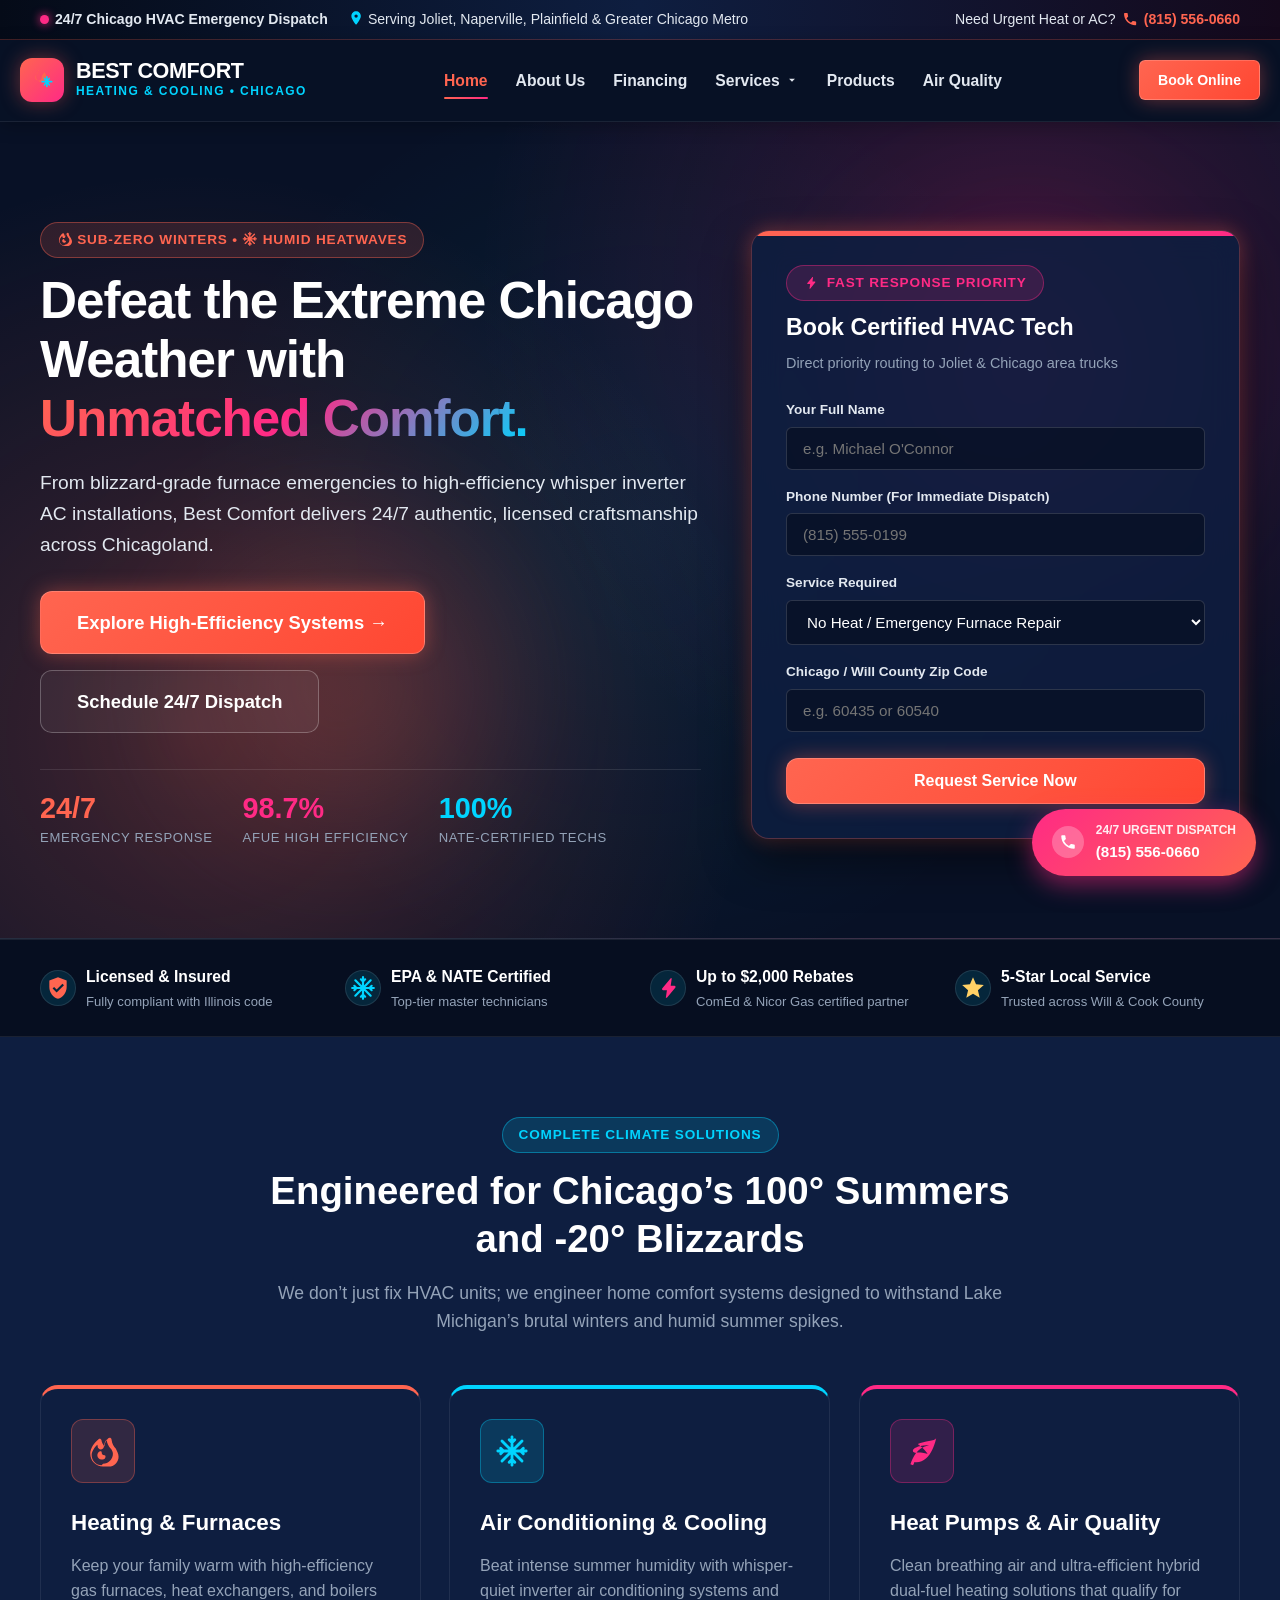
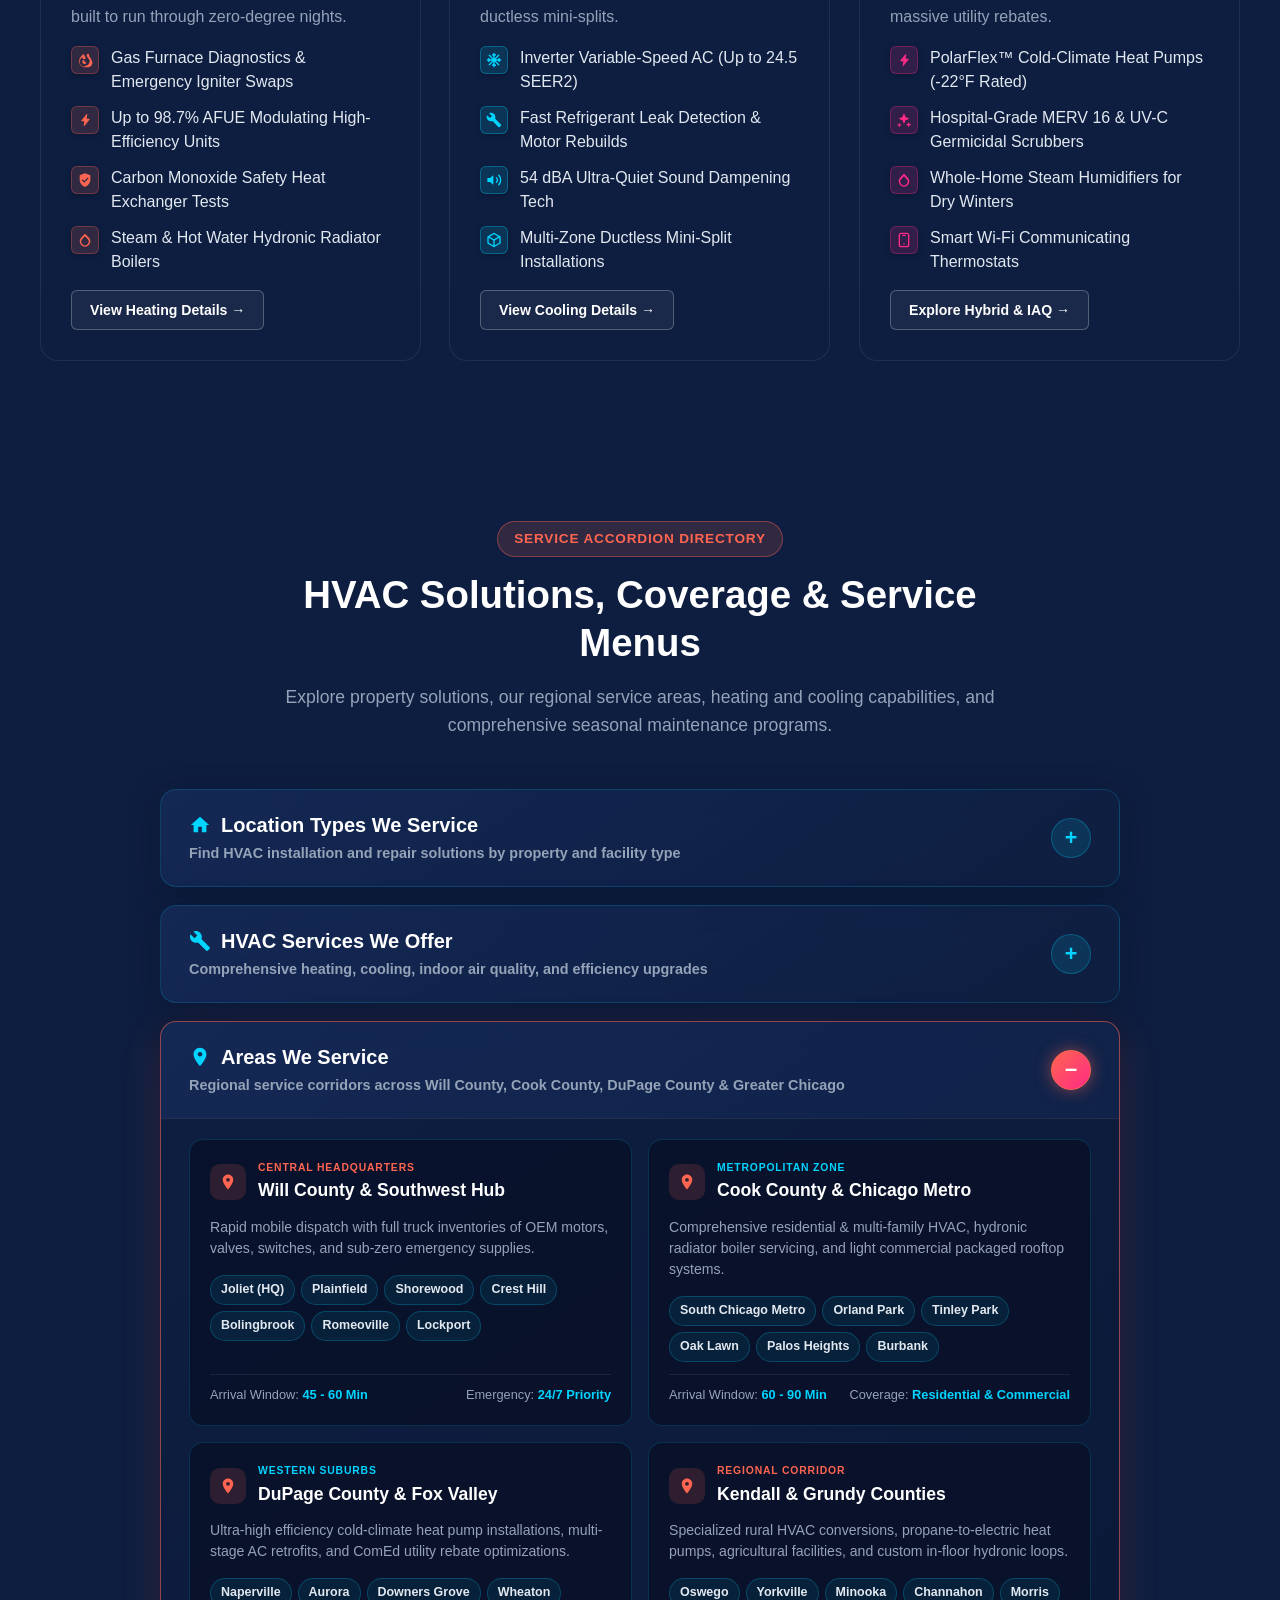
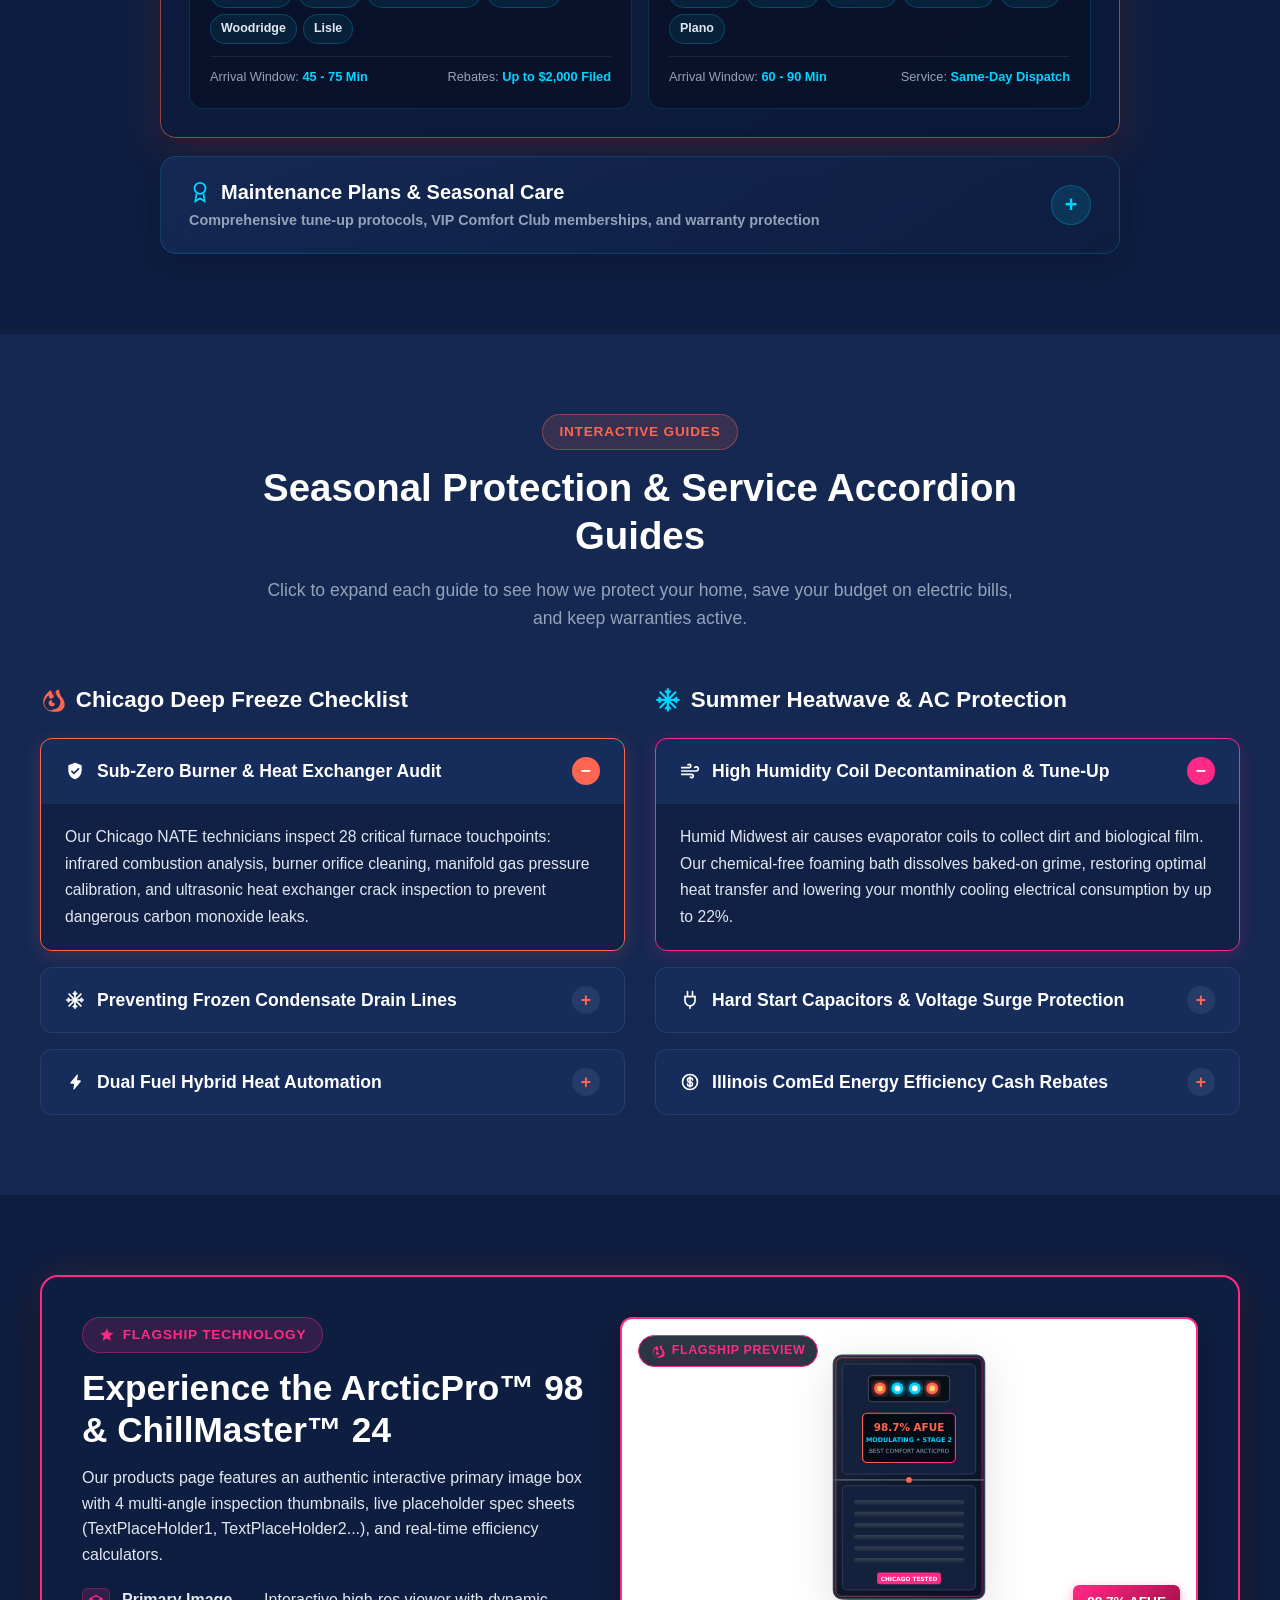
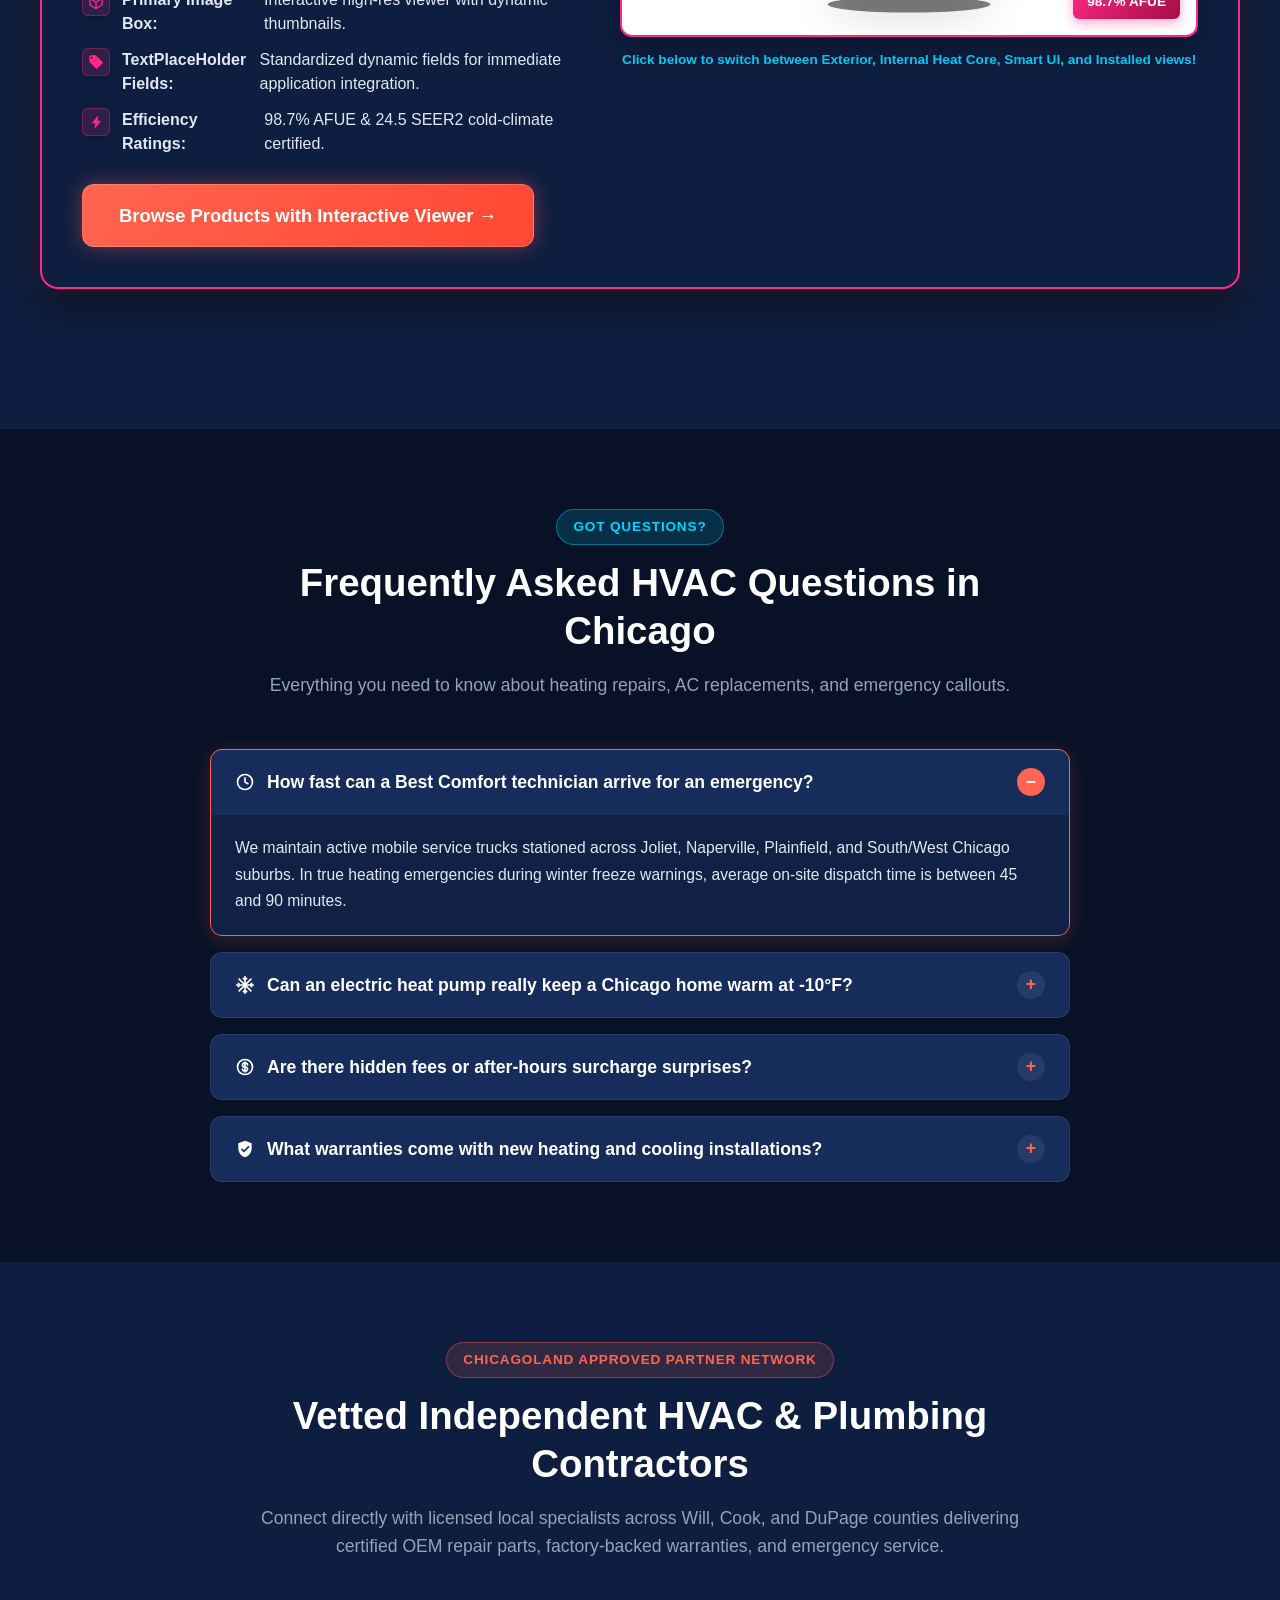
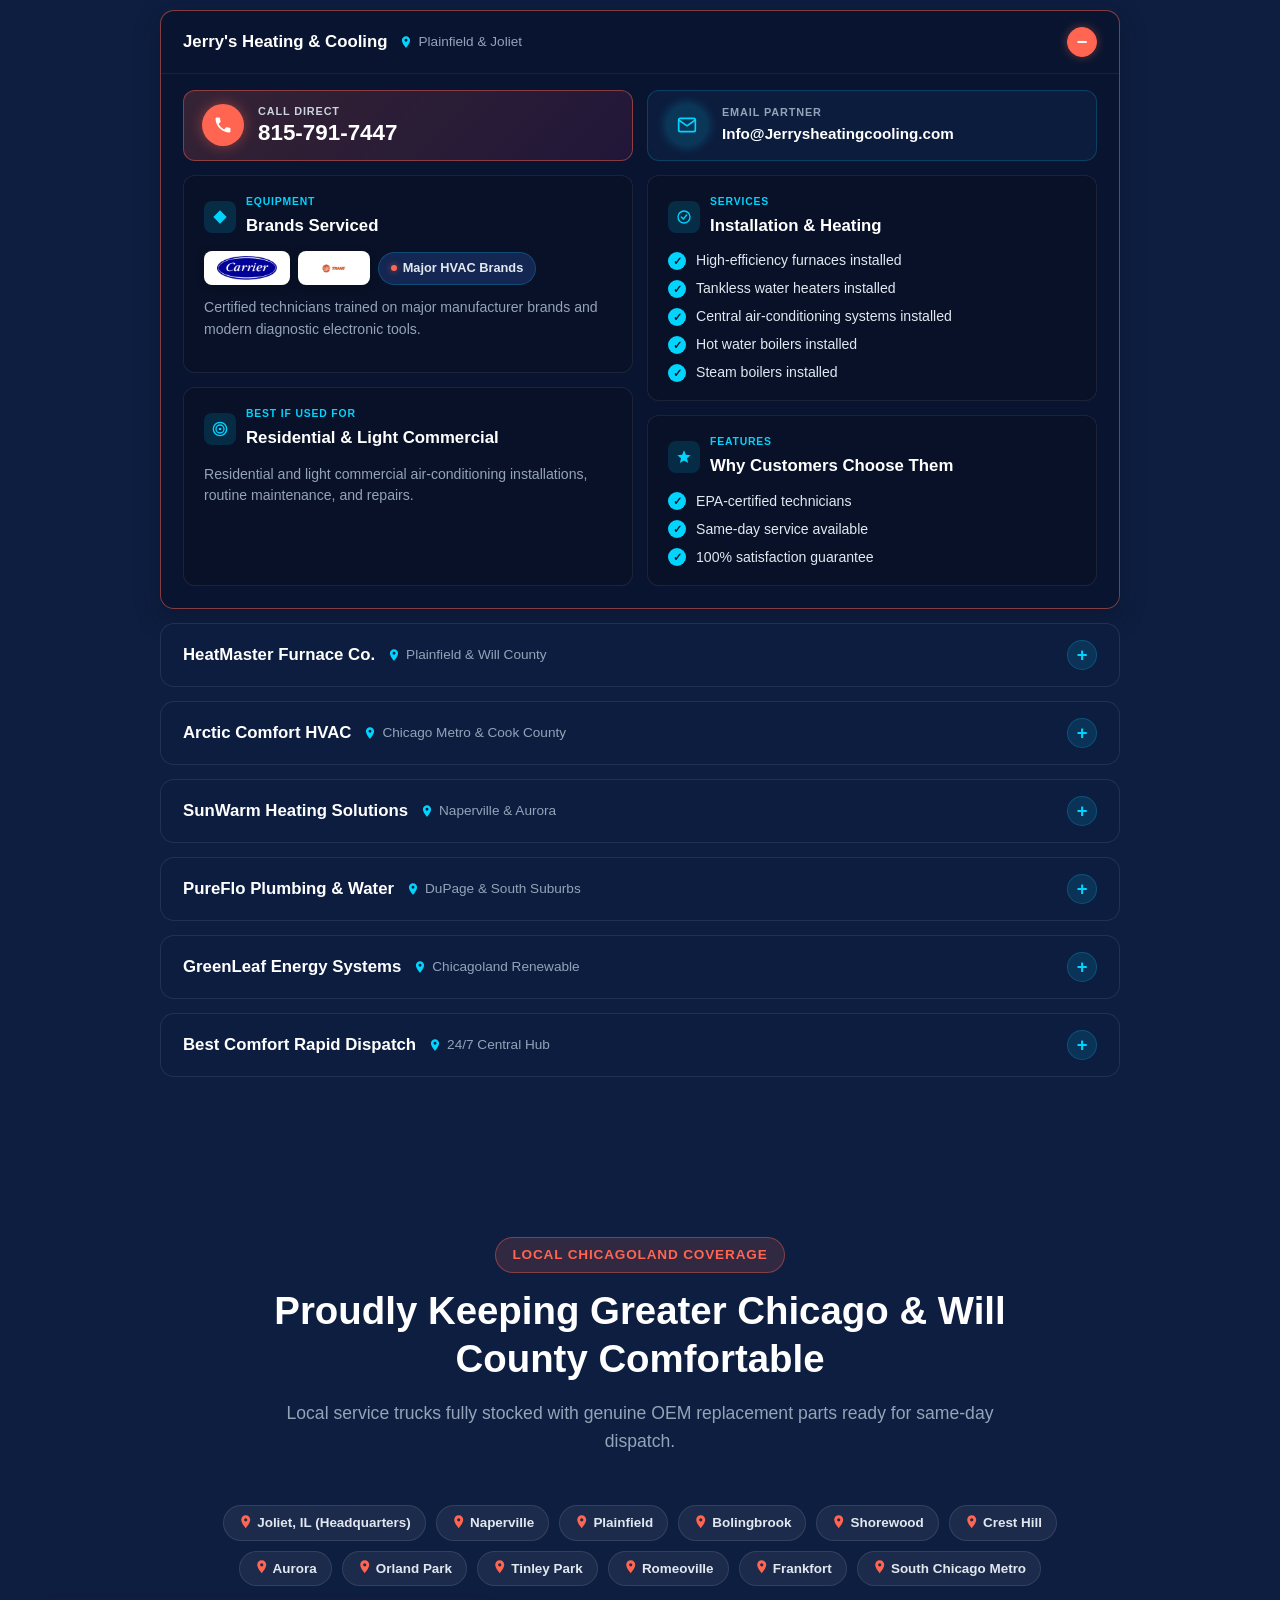
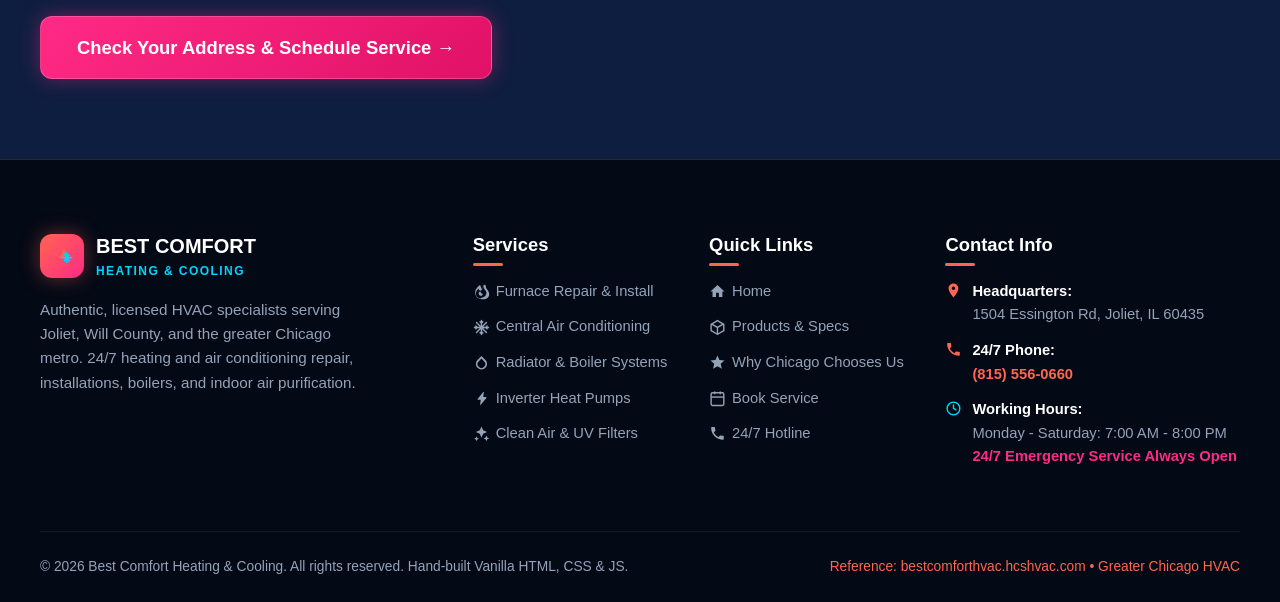
==== commit edfc8ec6: "feat: implement site-wide service expansion including new service pages, product catalog updates, an" ====
--- a/index.html
+++ b/index.html
@@ -11,45 +11,168 @@
 </head>
 <body>
   <svg id="svgSpriteDefs" style="display:none;" xmlns="http://www.w3.org/2000/svg">
-    <defs>
-      <symbol id="icon-fire" viewBox="0 0 24 24"><path d="M12 23c-4.97 0-9-4.03-9-9 0-4.12 2.76-7.86 5.86-10.37.78-.63 1.93-.15 2.06.85.22 1.69 1.08 3.19 2.08 4.26.17-2.19 1.13-4.22 2.72-5.74.83-.8 2.2-.28 2.3.87.28 3.09 1.76 5.13 2.98 6.42C22.04 12.43 23 14.15 23 16c0 3.86-3.14 7-7 7h-4zm0-2c3.87 0 7-3.13 7-7 0-1.42-.72-2.77-1.63-3.73-1.47-1.56-2.58-3.69-2.84-6.32-1.07 1.34-1.78 3.03-1.87 4.88-.06 1.1-.92 1.98-2.02 2.03-1.22.06-2.29-.86-2.39-2.08-.03-.39-.12-.76-.24-1.12-2.13 2.03-4.01 4.79-4.01 7.34 0 3.87 3.13 7 7 7zm-1-3c-1.66 0-3-1.34-3-3 0-1.31.84-2.41 2-2.83.55-.2 1.13.25 1.09.83-.07 1.07.78 1.98 1.86 2 .46.01.83.38.83.84 0 1.19-.88 2.16-2.04 2.16h-.74z"/></symbol>
-      <symbol id="icon-snowflake" viewBox="0 0 24 24"><path d="M12 2v20M2 12h20M4.93 4.93l14.14 14.14M4.93 19.07L19.07 4.93M12 6l2-2m-4 0l2 2m0 12l2 2m-4 0l2-2m-6-6l-2-2m0 4l2-2m12 0l2-2m0 4l-2-2" fill="none" stroke="currentColor" stroke-width="2" stroke-linecap="round"/></symbol>
-      <symbol id="icon-bolt" viewBox="0 0 24 24"><path d="M11 21h-1l1-7H7.5c-.88 0-1.33-1.06-.71-1.69L14.5 3h1l-1 7h3.5c.88 0 1.33 1.06.71 1.69L11 21z"/></symbol>
-      <symbol id="icon-shield" viewBox="0 0 24 24"><path d="M12 2L4 5v6.09c0 5.05 3.41 9.76 8 10.91 4.59-1.15 8-5.86 8-10.91V5l-8-3zm-1.25 14.25l-3.75-3.75 1.41-1.41 2.34 2.34 5.34-5.34 1.41 1.41-6.75 6.75z"/></symbol>
-      <symbol id="icon-droplet" viewBox="0 0 24 24"><path d="M12 2.69l5.66 5.66a8 8 0 1 1-11.31 0L12 2.69zm0 3.83L8.05 10.46a5.5 5.5 0 1 0 7.78 0L12 6.52z"/></symbol>
-      <symbol id="icon-sparkles" viewBox="0 0 24 24"><path d="M12 2l2.4 5.6L20 10l-5.6 2.4L12 18l-2.4-5.6L4 10l5.6-2.4zm7 13l1.2 2.8L23 19l-2.8 1.2L19 23l-1.2-2.8L15 19l2.8-1.2zM5 16l1 2.5L8.5 19.5 6 20.5 5 23l-1-2.5L1.5 19.5 4 18.5z"/></symbol>
-      <symbol id="icon-tools" viewBox="0 0 24 24"><path d="M22.7 19l-9.1-9.1c.9-2.3.4-5-1.5-6.9-2-2-5-2.4-7.4-1.3L9 6 6 9 1.6 4.7C.5 7.1.9 10.1 2.9 12.1c1.9 1.9 4.6 2.4 6.9 1.5l9.1 9.1c.4.4 1 .4 1.4 0l2.3-2.3c.5-.4.5-1.1.1-1.4z"/></symbol>
-      <symbol id="icon-phone" viewBox="0 0 24 24"><path d="M20.01 15.38c-1.23 0-2.42-.2-3.53-.56-.35-.12-.74-.03-1.01.24l-2.2 2.2a15.05 15.05 0 0 1-6.59-6.59l2.2-2.21c.28-.26.36-.65.25-1C8.7 6.35 8.5 5.16 8.5 3.93 8.5 3.42 8.08 3 7.57 3H4.06C3.55 3 3 3.42 3 3.93 3 13.36 10.64 21 20.01 21c.51 0 .99-.55.99-1.06v-3.56c0-.51-.42-.99-.99-.99z"/></symbol>
-      <symbol id="icon-map-pin" viewBox="0 0 24 24"><path d="M12 2C8.13 2 5 5.13 5 9c0 5.25 7 13 7 13s7-7.75 7-13c0-3.87-3.13-7-7-7zm0 9.5a2.5 2.5 0 0 1 0-5 2.5 2.5 0 0 1 0 5z"/></symbol>
-      <symbol id="icon-star" viewBox="0 0 24 24"><path d="M12 17.27L18.18 21l-1.64-7.03L22 9.24l-7.19-.61L12 2 9.19 8.63 2 9.24l5.46 4.73L5.82 21z"/></symbol>
-      <symbol id="icon-clock" viewBox="0 0 24 24"><circle cx="12" cy="12" r="9" fill="none" stroke="currentColor" stroke-width="2"/><polyline points="12,7 12,12 15.5,14" fill="none" stroke="currentColor" stroke-width="2" stroke-linecap="round"/></symbol>
-      <symbol id="icon-alert" viewBox="0 0 24 24"><path d="M12 2L1 21h22L12 2zm0 3.5L20.25 19H3.75L12 5.5zM11 10v4h2v-4h-2zm0 6v2h2v-2h-2z"/></symbol>
-      <symbol id="icon-home" viewBox="0 0 24 24"><path d="M10 20v-6h4v6h5v-8h3L12 3 2 12h3v8z"/></symbol>
-      <symbol id="icon-package" viewBox="0 0 24 24"><path d="M21 16.5l-9 5.2-9-5.2V7.5l9-5.2 9 5.2v9z" fill="none" stroke="currentColor" stroke-width="2"/><polyline points="3.27,6.96 12,12.01 20.73,6.96" fill="none" stroke="currentColor" stroke-width="2"/><line x1="12" y1="22.08" x2="12" y2="12" stroke="currentColor" stroke-width="2"/></symbol>
-      <symbol id="icon-tag" viewBox="0 0 24 24"><path d="M21.41 11.58l-9-9C12.05 2.22 11.55 2 11 2H4c-1.1 0-2 .9-2 2v7c0 .55.22 1.05.59 1.42l9 9c.36.36.86.58 1.41.58.55 0 1.05-.22 1.41-.59l7-7c.37-.36.59-.86.59-1.41 0-.55-.23-1.06-.59-1.42zM5.5 7C4.67 7 4 6.33 4 5.5S4.67 4 5.5 4 7 4.67 7 5.5 6.33 7 5.5 7z"/></symbol>
-      <symbol id="icon-smartphone" viewBox="0 0 24 24"><rect x="5" y="2" width="14" height="20" rx="3" fill="none" stroke="currentColor" stroke-width="2"/><line x1="10" y1="5" x2="14" y2="5" stroke="currentColor" stroke-width="2" stroke-linecap="round"/><circle cx="12" cy="18" r="1" fill="currentColor"/></symbol>
-      <symbol id="icon-dollar" viewBox="0 0 24 24"><circle cx="12" cy="12" r="9" fill="none" stroke="currentColor" stroke-width="2"/><path d="M12 6v12M15 9.5c0-1.38-1.34-2.5-3-2.5s-3 1.12-3 2.5 1.34 2.5 3 2.5 3 1.12 3 2.5-1.34 2.5-3 2.5-3-1.12-3-2.5" fill="none" stroke="currentColor" stroke-width="2" stroke-linecap="round"/></symbol>
-      <symbol id="icon-award" viewBox="0 0 24 24"><circle cx="12" cy="8" r="6" fill="none" stroke="currentColor" stroke-width="2"/><polyline points="8.21,13.89 7,22 12,19 17,22 15.79,13.88" fill="none" stroke="currentColor" stroke-width="2"/></symbol>
-      <symbol id="icon-volume" viewBox="0 0 24 24"><polygon points="11,5 6,9 2,9 2,15 6,15 11,19" fill="currentColor"/><path d="M15.54 8.46a5 5 0 0 1 0 7.07M19.07 4.93a10 10 0 0 1 0 14.14" fill="none" stroke="currentColor" stroke-width="2" stroke-linecap="round"/></symbol>
-      <symbol id="icon-refresh" viewBox="0 0 24 24"><path d="M21.5 2v6h-6M21.34 15.57a10 10 0 1 1-.57-8.38l6.73-5.19" fill="none" stroke="currentColor" stroke-width="2" stroke-linecap="round"/></symbol>
-      <symbol id="icon-leaf" viewBox="0 0 24 24"><path d="M17 8C8 10 5.9 16.17 3.82 21.34L5.71 22l1-2.3A4.49 4.49 0 0 0 8 20C19 20 22 3 22 3c-1 2-8 2-13 4 5.24 3.73 7 7 7 7s-3-1-6-1c-1 0-2 .1-3 .3C3.5 12 6.5 8 17 8z"/></symbol>
-      <symbol id="icon-sun" viewBox="0 0 24 24"><circle cx="12" cy="12" r="5" fill="currentColor"/><path d="M12 1v2m0 18v2M4.22 4.22l1.42 1.42m12.72 12.72l1.42 1.42M1 12h2m18 0h2M4.22 19.78l1.42-1.42M18.36 5.64l1.42-1.42" stroke="currentColor" stroke-width="2" stroke-linecap="round"/></symbol>
-      <symbol id="icon-wind" viewBox="0 0 24 24"><path d="M9.59 4.59A2 2 0 1 1 11 8H2m10.59 11.41A2 2 0 1 0 14 16H2m15.73-8.27A2.5 2.5 0 1 1 19.5 12H2" fill="none" stroke="currentColor" stroke-width="2" stroke-linecap="round"/></symbol>
-      <symbol id="icon-plug" viewBox="0 0 24 24"><path d="M9 2v6m6-6v6M6 8h12v5a6 6 0 0 1-12 0V8zm6 11v3" fill="none" stroke="currentColor" stroke-width="2" stroke-linecap="round"/></symbol>
-      <symbol id="icon-ruler" viewBox="0 0 24 24"><rect x="2" y="7" width="20" height="10" rx="2" fill="none" stroke="currentColor" stroke-width="2"/><line x1="6" y1="7" x2="6" y2="12" stroke="currentColor" stroke-width="2"/><line x1="10" y1="7" x2="10" y2="10" stroke="currentColor" stroke-width="2"/><line x1="14" y1="7" x2="14" y2="12" stroke="currentColor" stroke-width="2"/><line x1="18" y1="7" x2="18" y2="10" stroke="currentColor" stroke-width="2"/></symbol>
-      <symbol id="icon-calendar" viewBox="0 0 24 24"><rect x="3" y="4" width="18" height="18" rx="2" fill="none" stroke="currentColor" stroke-width="2"/><line x1="16" y1="2" x2="16" y2="6" stroke="currentColor" stroke-width="2"/><line x1="8" y1="2" x2="8" y2="6" stroke="currentColor" stroke-width="2"/><line x1="3" y1="10" x2="21" y2="10" stroke="currentColor" stroke-width="2"/></symbol>
-      <symbol id="icon-search" viewBox="0 0 24 24"><circle cx="11" cy="11" r="8" fill="none" stroke="currentColor" stroke-width="2"/><line x1="21" y1="21" x2="16.65" y2="16.65" stroke="currentColor" stroke-width="2" stroke-linecap="round"/></symbol>
-      <symbol id="icon-eye" viewBox="0 0 24 24"><path d="M12 4.5C7 4.5 2.73 7.61 1 12c1.73 4.39 6 7.5 11 7.5s9.27-3.11 11-7.5c-1.73-4.39-6-7.5-11-7.5zm0 12.5a5 5 0 1 1 0-10 5 5 0 0 1 0 10zm0-8a3 3 0 1 0 0 6 3 3 0 0 0 0-6z"/></symbol>
-      <symbol id="icon-check-circle" viewBox="0 0 24 24"><circle cx="12" cy="12" r="9" fill="none" stroke="currentColor" stroke-width="2"/><polyline points="8,12 11,15 16,9" fill="none" stroke="currentColor" stroke-width="2" stroke-linecap="round"/></symbol>
-      <symbol id="icon-brand-flame-ice" viewBox="0 0 32 32">
-        <path d="M11 5c-.3 1.2-1 2.2-1.7 3.2C8.3 9.7 7.6 11.2 7.6 13.1c0 3.5 2.9 6.4 6.4 6.4s6.4-2.9 6.4-6.4c0-2.6-1.3-4.6-2.8-6.1-.2 1-.7 2-1.4 2.7-.9.9-1.5 2.5-1.5 4.1 0 2.2-1.8 4-4 4s-4-1.8-4-4c0-1.4.6-2.6 1.6-3.6.5-.6 1-1.2 1.4-1.9.5-1.1.6-2.2.3-3.3z" fill="#ffffff"/>
-        <path d="M22 13v12m-6-6h12m-9-4l6 8m-6 0l6-8" fill="none" stroke="#00d4ff" stroke-width="2.5" stroke-linecap="round"/>
-      </symbol>
-      <symbol id="icon-mail" viewBox="0 0 24 24"><path d="M4 4h16c1.1 0 2 .9 2 2v12c0 1.1-.9 2-2 2H4c-1.1 0-2-.9-2-2V6c0-1.1.9-2 2-2z" fill="none" stroke="currentColor" stroke-width="2"/><polyline points="22,6 12,13 2,6" fill="none" stroke="currentColor" stroke-width="2"/></symbol>
-      <symbol id="icon-diamond" viewBox="0 0 24 24"><polygon points="12,2 22,12 12,22 2,12" fill="currentColor"/></symbol>
-      <symbol id="icon-target" viewBox="0 0 24 24"><circle cx="12" cy="12" r="10" fill="none" stroke="currentColor" stroke-width="2"/><circle cx="12" cy="12" r="6" fill="none" stroke="currentColor" stroke-width="2"/><circle cx="12" cy="12" r="2" fill="currentColor"/></symbol>
-    </defs>
-  </svg>
+  <defs>
+    <symbol id="icon-fire" viewBox="0 0 24 24">
+      <path d="M12 23c-4.97 0-9-4.03-9-9 0-4.12 2.76-7.86 5.86-10.37.78-.63 1.93-.15 2.06.85.22 1.69 1.08 3.19 2.08 4.26.17-2.19 1.13-4.22 2.72-5.74.83-.8 2.2-.28 2.3.87.28 3.09 1.76 5.13 2.98 6.42C22.04 12.43 23 14.15 23 16c0 3.86-3.14 7-7 7h-4zm0-2c3.87 0 7-3.13 7-7 0-1.42-.72-2.77-1.63-3.73-1.47-1.56-2.58-3.69-2.84-6.32-1.07 1.34-1.78 3.03-1.87 4.88-.06 1.1-.92 1.98-2.02 2.03-1.22.06-2.29-.86-2.39-2.08-.03-.39-.12-.76-.24-1.12-2.13 2.03-4.01 4.79-4.01 7.34 0 3.87 3.13 7 7 7zm-1-3c-1.66 0-3-1.34-3-3 0-1.31.84-2.41 2-2.83.55-.2 1.13.25 1.09.83-.07 1.07.78 1.98 1.86 2 .46.01.83.38.83.84 0 1.19-.88 2.16-2.04 2.16h-.74z"/>
+    </symbol>
+
+    <symbol id="icon-snowflake" viewBox="0 0 24 24">
+      <path d="M12 2v20M2 12h20M4.93 4.93l14.14 14.14M4.93 19.07L19.07 4.93M12 6l2-2m-4 0l2 2m0 12l2 2m-4 0l2-2m-6-6l-2-2m0 4l2-2m12 0l2-2m0 4l-2-2" fill="none" stroke="currentColor" stroke-width="2" stroke-linecap="round"/>
+    </symbol>
+
+    <symbol id="icon-bolt" viewBox="0 0 24 24">
+      <path d="M11 21h-1l1-7H7.5c-.88 0-1.33-1.06-.71-1.69L14.5 3h1l-1 7h3.5c.88 0 1.33 1.06.71 1.69L11 21z"/>
+    </symbol>
+
+    <symbol id="icon-shield" viewBox="0 0 24 24">
+      <path d="M12 2L4 5v6.09c0 5.05 3.41 9.76 8 10.91 4.59-1.15 8-5.86 8-10.91V5l-8-3zm-1.25 14.25l-3.75-3.75 1.41-1.41 2.34 2.34 5.34-5.34 1.41 1.41-6.75 6.75z"/>
+    </symbol>
+
+    <symbol id="icon-droplet" viewBox="0 0 24 24">
+      <path d="M12 2.69l5.66 5.66a8 8 0 1 1-11.31 0L12 2.69zm0 3.83L8.05 10.46a5.5 5.5 0 1 0 7.78 0L12 6.52z"/>
+    </symbol>
+
+    <symbol id="icon-sparkles" viewBox="0 0 24 24">
+      <path d="M12 2l2.4 5.6L20 10l-5.6 2.4L12 18l-2.4-5.6L4 10l5.6-2.4zm7 13l1.2 2.8L23 19l-2.8 1.2L19 23l-1.2-2.8L15 19l2.8-1.2zM5 16l1 2.5L8.5 19.5 6 20.5 5 23l-1-2.5L1.5 19.5 4 18.5z"/>
+    </symbol>
+
+    <symbol id="icon-tools" viewBox="0 0 24 24">
+      <path d="M22.7 19l-9.1-9.1c.9-2.3.4-5-1.5-6.9-2-2-5-2.4-7.4-1.3L9 6 6 9 1.6 4.7C.5 7.1.9 10.1 2.9 12.1c1.9 1.9 4.6 2.4 6.9 1.5l9.1 9.1c.4.4 1 .4 1.4 0l2.3-2.3c.5-.4.5-1.1.1-1.4z"/>
+    </symbol>
+
+    <symbol id="icon-phone" viewBox="0 0 24 24">
+      <path d="M20.01 15.38c-1.23 0-2.42-.2-3.53-.56-.35-.12-.74-.03-1.01.24l-2.2 2.2a15.05 15.05 0 0 1-6.59-6.59l2.2-2.21c.28-.26.36-.65.25-1C8.7 6.35 8.5 5.16 8.5 3.93 8.5 3.42 8.08 3 7.57 3H4.06C3.55 3 3 3.42 3 3.93 3 13.36 10.64 21 20.01 21c.51 0 .99-.55.99-1.06v-3.56c0-.51-.42-.99-.99-.99z"/>
+    </symbol>
+
+    <symbol id="icon-map-pin" viewBox="0 0 24 24">
+      <path d="M12 2C8.13 2 5 5.13 5 9c0 5.25 7 13 7 13s7-7.75 7-13c0-3.87-3.13-7-7-7zm0 9.5a2.5 2.5 0 0 1 0-5 2.5 2.5 0 0 1 0 5z"/>
+    </symbol>
+
+    <symbol id="icon-star" viewBox="0 0 24 24">
+      <path d="M12 17.27L18.18 21l-1.64-7.03L22 9.24l-7.19-.61L12 2 9.19 8.63 2 9.24l5.46 4.73L5.82 21z"/>
+    </symbol>
+
+    <symbol id="icon-clock" viewBox="0 0 24 24">
+      <circle cx="12" cy="12" r="9" fill="none" stroke="currentColor" stroke-width="2"/>
+      <polyline points="12,7 12,12 15.5,14" fill="none" stroke="currentColor" stroke-width="2" stroke-linecap="round"/>
+    </symbol>
+
+    <symbol id="icon-alert" viewBox="0 0 24 24">
+      <path d="M12 2L1 21h22L12 2zm0 3.5L20.25 19H3.75L12 5.5zM11 10v4h2v-4h-2zm0 6v2h2v-2h-2z"/>
+    </symbol>
+
+    <symbol id="icon-home" viewBox="0 0 24 24">
+      <path d="M10 20v-6h4v6h5v-8h3L12 3 2 12h3v8z"/>
+    </symbol>
+
+    <symbol id="icon-package" viewBox="0 0 24 24">
+      <path d="M21 16.5l-9 5.2-9-5.2V7.5l9-5.2 9 5.2v9z" fill="none" stroke="currentColor" stroke-width="2"/>
+      <polyline points="3.27,6.96 12,12.01 20.73,6.96" fill="none" stroke="currentColor" stroke-width="2"/>
+      <line x1="12" y1="22.08" x2="12" y2="12" stroke="currentColor" stroke-width="2"/>
+    </symbol>
+
+    <symbol id="icon-tag" viewBox="0 0 24 24">
+      <path d="M21.41 11.58l-9-9C12.05 2.22 11.55 2 11 2H4c-1.1 0-2 .9-2 2v7c0 .55.22 1.05.59 1.42l9 9c.36.36.86.58 1.41.58.55 0 1.05-.22 1.41-.59l7-7c.37-.36.59-.86.59-1.41 0-.55-.23-1.06-.59-1.42zM5.5 7C4.67 7 4 6.33 4 5.5S4.67 4 5.5 4 7 4.67 7 5.5 6.33 7 5.5 7z"/>
+    </symbol>
+
+    <symbol id="icon-smartphone" viewBox="0 0 24 24">
+      <rect x="5" y="2" width="14" height="20" rx="3" fill="none" stroke="currentColor" stroke-width="2"/>
+      <line x1="10" y1="5" x2="14" y2="5" stroke="currentColor" stroke-width="2" stroke-linecap="round"/>
+      <circle cx="12" cy="18" r="1" fill="currentColor"/>
+    </symbol>
+
+    <symbol id="icon-dollar" viewBox="0 0 24 24">
+      <circle cx="12" cy="12" r="9" fill="none" stroke="currentColor" stroke-width="2"/>
+      <path d="M12 6v12M15 9.5c0-1.38-1.34-2.5-3-2.5s-3 1.12-3 2.5 1.34 2.5 3 2.5 3 1.12 3 2.5-1.34 2.5-3 2.5-3-1.12-3-2.5" fill="none" stroke="currentColor" stroke-width="2" stroke-linecap="round"/>
+    </symbol>
+
+    <symbol id="icon-award" viewBox="0 0 24 24">
+      <circle cx="12" cy="8" r="6" fill="none" stroke="currentColor" stroke-width="2"/>
+      <polyline points="8.21,13.89 7,22 12,19 17,22 15.79,13.88" fill="none" stroke="currentColor" stroke-width="2"/>
+    </symbol>
+
+    <symbol id="icon-volume" viewBox="0 0 24 24">
+      <polygon points="11,5 6,9 2,9 2,15 6,15 11,19" fill="currentColor"/>
+      <path d="M15.54 8.46a5 5 0 0 1 0 7.07M19.07 4.93a10 10 0 0 1 0 14.14" fill="none" stroke="currentColor" stroke-width="2" stroke-linecap="round"/>
+    </symbol>
+
+    <symbol id="icon-refresh" viewBox="0 0 24 24">
+      <path d="M21.5 2v6h-6M21.34 15.57a10 10 0 1 1-.57-8.38l6.73-5.19" fill="none" stroke="currentColor" stroke-width="2" stroke-linecap="round"/>
+    </symbol>
+
+    <symbol id="icon-leaf" viewBox="0 0 24 24">
+      <path d="M17 8C8 10 5.9 16.17 3.82 21.34L5.71 22l1-2.3A4.49 4.49 0 0 0 8 20C19 20 22 3 22 3c-1 2-8 2-13 4 5.24 3.73 7 7 7 7s-3-1-6-1c-1 0-2 .1-3 .3C3.5 12 6.5 8 17 8z"/>
+    </symbol>
+
+    <symbol id="icon-sun" viewBox="0 0 24 24">
+      <circle cx="12" cy="12" r="5" fill="currentColor"/>
+      <path d="M12 1v2m0 18v2M4.22 4.22l1.42 1.42m12.72 12.72l1.42 1.42M1 12h2m18 0h2M4.22 19.78l1.42-1.42M18.36 5.64l1.42-1.42" stroke="currentColor" stroke-width="2" stroke-linecap="round"/>
+    </symbol>
+
+    <symbol id="icon-wind" viewBox="0 0 24 24">
+      <path d="M9.59 4.59A2 2 0 1 1 11 8H2m10.59 11.41A2 2 0 1 0 14 16H2m15.73-8.27A2.5 2.5 0 1 1 19.5 12H2" fill="none" stroke="currentColor" stroke-width="2" stroke-linecap="round"/>
+    </symbol>
+
+    <symbol id="icon-plug" viewBox="0 0 24 24">
+      <path d="M9 2v6m6-6v6M6 8h12v5a6 6 0 0 1-12 0V8zm6 11v3" fill="none" stroke="currentColor" stroke-width="2" stroke-linecap="round"/>
+    </symbol>
+
+    <symbol id="icon-ruler" viewBox="0 0 24 24">
+      <rect x="2" y="7" width="20" height="10" rx="2" fill="none" stroke="currentColor" stroke-width="2"/>
+      <line x1="6" y1="7" x2="6" y2="12" stroke="currentColor" stroke-width="2"/>
+      <line x1="10" y1="7" x2="10" y2="10" stroke="currentColor" stroke-width="2"/>
+      <line x1="14" y1="7" x2="14" y2="12" stroke="currentColor" stroke-width="2"/>
+      <line x1="18" y1="7" x2="18" y2="10" stroke="currentColor" stroke-width="2"/>
+    </symbol>
+
+    <symbol id="icon-calendar" viewBox="0 0 24 24">
+      <rect x="3" y="4" width="18" height="18" rx="2" fill="none" stroke="currentColor" stroke-width="2"/>
+      <line x1="16" y1="2" x2="16" y2="6" stroke="currentColor" stroke-width="2"/>
+      <line x1="8" y1="2" x2="8" y2="6" stroke="currentColor" stroke-width="2"/>
+      <line x1="3" y1="10" x2="21" y2="10" stroke="currentColor" stroke-width="2"/>
+    </symbol>
+
+    <symbol id="icon-search" viewBox="0 0 24 24">
+      <circle cx="11" cy="11" r="8" fill="none" stroke="currentColor" stroke-width="2"/>
+      <line x1="21" y1="21" x2="16.65" y2="16.65" stroke="currentColor" stroke-width="2" stroke-linecap="round"/>
+    </symbol>
+
+    <symbol id="icon-eye" viewBox="0 0 24 24">
+      <path d="M12 4.5C7 4.5 2.73 7.61 1 12c1.73 4.39 6 7.5 11 7.5s9.27-3.11 11-7.5c-1.73-4.39-6-7.5-11-7.5zm0 12.5a5 5 0 1 1 0-10 5 5 0 0 1 0 10zm0-8a3 3 0 1 0 0 6 3 3 0 0 0 0-6z"/>
+    </symbol>
+
+    <symbol id="icon-check-circle" viewBox="0 0 24 24">
+      <circle cx="12" cy="12" r="9" fill="none" stroke="currentColor" stroke-width="2"/>
+      <polyline points="8,12 11,15 16,9" fill="none" stroke="currentColor" stroke-width="2" stroke-linecap="round"/>
+    </symbol>
+
+    <symbol id="icon-brand-flame-ice" viewBox="0 0 32 32">
+      <path d="M12 4c-.3 1.2-1 2.2-1.7 3.2C9.3 8.7 8.6 10.2 8.6 12.1c0 3.5 2.9 6.4 6.4 6.4s6.4-2.9 6.4-6.4c0-2.6-1.3-4.6-2.8-6.1-.2 1-.7 2-1.4 2.7-.9.9-1.5 2.5-1.5 4.1 0 2.2-1.8 4-4 4s-4-1.8-4-4c0-1.4.6-2.6 1.6-3.6.5-.6 1-1.2 1.4-1.9.5-1.1.6-2.2.3-3.3z" fill="#ff6550"/>
+      <path d="M22 12v12m-6-6h12m-9-4l6 8m-6 0l6-8" fill="none" stroke="#00d4ff" stroke-width="2" stroke-linecap="round"/>
+    </symbol>
+
+    <symbol id="icon-mail" viewBox="0 0 24 24">
+      <path d="M4 4h16c1.1 0 2 .9 2 2v12c0 1.1-.9 2-2 2H4c-1.1 0-2-.9-2-2V6c0-1.1.9-2 2-2z" fill="none" stroke="currentColor" stroke-width="2"/>
+      <polyline points="22,6 12,13 2,6" fill="none" stroke="currentColor" stroke-width="2"/>
+    </symbol>
+
+    <symbol id="icon-diamond" viewBox="0 0 24 24">
+      <polygon points="12,2 22,12 12,22 2,12" fill="currentColor"/>
+    </symbol>
+
+    <symbol id="icon-target" viewBox="0 0 24 24">
+      <circle cx="12" cy="12" r="10" fill="none" stroke="currentColor" stroke-width="2"/>
+      <circle cx="12" cy="12" r="6" fill="none" stroke="currentColor" stroke-width="2"/>
+      <circle cx="12" cy="12" r="2" fill="currentColor"/>
+    </symbol>
+
+    <symbol id="icon-users" viewBox="0 0 24 24">
+      <path d="M17 21v-2a4 4 0 0 0-4-4H5a4 4 0 0 0-4 4v2" fill="none" stroke="currentColor" stroke-width="2" stroke-linecap="round"/>
+      <circle cx="9" cy="7" r="4" fill="none" stroke="currentColor" stroke-width="2"/>
+      <path d="M23 21v-2a4 4 0 0 0-3-3.87M16 3.13a4 4 0 0 1 0 7.75" fill="none" stroke="currentColor" stroke-width="2" stroke-linecap="round"/>
+    </symbol>
+  </defs>
+</svg>
 
   <aside class="top-bar" aria-label="Emergency Announcement">
     <div class="container top-bar-inner">
@@ -85,10 +208,75 @@
 
       <nav class="nav-menu" aria-label="Main Navigation">
         <a href="index.html" class="nav-link active" id="navHome">Home</a>
-        <a href="services.html" class="nav-link" id="navServices">Services</a>
-        <a href="products.html" class="nav-link" id="navProducts">Products Catalog</a>
-        <a href="about.html" class="nav-link" id="navAbout">Why Best Comfort</a>
-        <a href="contact.html" class="nav-link" id="navContact">Schedule Service</a>
+        <a href="about.html" class="nav-link" id="navAbout">About Us</a>
+        <a href="financing.html" class="nav-link" id="navFinancing">Financing</a>
+
+        <div class="nav-item-dropdown" id="navServicesDropdown">
+          <a href="services.html" class="nav-link dropdown-toggle" id="navServices">
+            Services
+            <svg class="dropdown-arrow" viewBox="0 0 24 24" width="14" height="14"><path d="M7 10l5 5 5-5z" fill="currentColor"/></svg>
+          </a>
+          <div class="dropdown-menu">
+            <div class="dropdown-header">
+              <span class="dropdown-title">HVAC Solutions by Sector</span>
+              <a href="services.html" class="dropdown-view-all">All Services &rarr;</a>
+            </div>
+            <div class="dropdown-grid">
+              <a href="services-residential.html" class="dropdown-link">
+                <div class="dropdown-link-icon icon-residential"><svg class="svg-icon"><use href="#icon-home"></use></svg></div>
+                <div class="dropdown-link-info">
+                  <span class="dropdown-link-title">Residential</span>
+                  <span class="dropdown-link-desc">Single-family homes &amp; condos</span>
+                </div>
+              </a>
+              <a href="services-commercial.html" class="dropdown-link">
+                <div class="dropdown-link-icon icon-commercial"><svg class="svg-icon"><use href="#icon-tools"></use></svg></div>
+                <div class="dropdown-link-info">
+                  <span class="dropdown-link-title">Commercial</span>
+                  <span class="dropdown-link-desc">Offices, retail &amp; plazas</span>
+                </div>
+              </a>
+              <a href="services-light-industrial.html" class="dropdown-link">
+                <div class="dropdown-link-icon icon-light-ind"><svg class="svg-icon"><use href="#icon-bolt"></use></svg></div>
+                <div class="dropdown-link-info">
+                  <span class="dropdown-link-title">Light Industrial</span>
+                  <span class="dropdown-link-desc">Workshops &amp; auto bays</span>
+                </div>
+              </a>
+              <a href="services-industrial.html" class="dropdown-link">
+                <div class="dropdown-link-icon icon-industrial"><svg class="svg-icon"><use href="#icon-target"></use></svg></div>
+                <div class="dropdown-link-info">
+                  <span class="dropdown-link-title">Industrial</span>
+                  <span class="dropdown-link-desc">Plants, factories &amp; chillers</span>
+                </div>
+              </a>
+              <a href="services-churches.html" class="dropdown-link">
+                <div class="dropdown-link-icon icon-churches"><svg class="svg-icon"><use href="#icon-award"></use></svg></div>
+                <div class="dropdown-link-info">
+                  <span class="dropdown-link-title">Churches</span>
+                  <span class="dropdown-link-desc">Places of worship &amp; halls</span>
+                </div>
+              </a>
+              <a href="services-medical.html" class="dropdown-link">
+                <div class="dropdown-link-icon icon-medical"><svg class="svg-icon"><use href="#icon-shield"></use></svg></div>
+                <div class="dropdown-link-info">
+                  <span class="dropdown-link-title">Medical Facilities</span>
+                  <span class="dropdown-link-desc">Clinics, labs &amp; cleanrooms</span>
+                </div>
+              </a>
+              <a href="services-educational.html" class="dropdown-link">
+                <div class="dropdown-link-icon icon-educational"><svg class="svg-icon"><use href="#icon-star"></use></svg></div>
+                <div class="dropdown-link-info">
+                  <span class="dropdown-link-title">Educational Facilities</span>
+                  <span class="dropdown-link-desc">K-12 schools &amp; universities</span>
+                </div>
+              </a>
+            </div>
+          </div>
+        </div>
+
+        <a href="products.html" class="nav-link" id="navProducts">Products</a>
+        <a href="air-quality.html" class="nav-link" id="navAirQuality">Air Quality</a>
       </nav>
 
       <div class="nav-actions">
@@ -113,10 +301,28 @@
     </div>
     <div class="mobile-menu-list">
       <a href="index.html" class="nav-link active"><svg class="svg-icon"><use href="#icon-home"></use></svg> Home</a>
-      <a href="services.html" class="nav-link"><svg class="svg-icon"><use href="#icon-tools"></use></svg> Heating &amp; AC Services</a>
-      <a href="products.html" class="nav-link"><svg class="svg-icon"><use href="#icon-package"></use></svg> Products &amp; Specs</a>
-      <a href="about.html" class="nav-link"><svg class="svg-icon"><use href="#icon-star"></use></svg> About Us &amp; Guarantees</a>
-      <a href="contact.html" class="nav-link"><svg class="svg-icon"><use href="#icon-calendar"></use></svg> Book Appointment</a>
+      <a href="about.html" class="nav-link"><svg class="svg-icon"><use href="#icon-star"></use></svg> About Us</a>
+      <a href="financing.html" class="nav-link"><svg class="svg-icon"><use href="#icon-dollar"></use></svg> Financing (0% APR)</a>
+      
+      <div class="mobile-dropdown-item">
+        <div class="mobile-dropdown-trigger">
+          <a href="services.html" class="nav-link"><svg class="svg-icon"><use href="#icon-tools"></use></svg> Services</a>
+          <button type="button" class="mobile-sub-toggle" aria-label="Toggle Services Submenu">&#9662;</button>
+        </div>
+        <div class="mobile-sub-menu">
+          <a href="services-residential.html" class="mobile-sub-link">&bull; Residential</a>
+          <a href="services-commercial.html" class="mobile-sub-link">&bull; Commercial</a>
+          <a href="services-light-industrial.html" class="mobile-sub-link">&bull; Light Industrial</a>
+          <a href="services-industrial.html" class="mobile-sub-link">&bull; Industrial</a>
+          <a href="services-churches.html" class="mobile-sub-link">&bull; Churches</a>
+          <a href="services-medical.html" class="mobile-sub-link">&bull; Medical Facilities</a>
+          <a href="services-educational.html" class="mobile-sub-link">&bull; Educational Facilities</a>
+        </div>
+      </div>
+
+      <a href="products.html" class="nav-link"><svg class="svg-icon"><use href="#icon-package"></use></svg> Products</a>
+      <a href="air-quality.html" class="nav-link"><svg class="svg-icon"><use href="#icon-wind"></use></svg> Air Quality</a>
+      <a href="contact.html" class="nav-link"><svg class="svg-icon"><use href="#icon-calendar"></use></svg> Book Online / Contact</a>
     </div>
     <div style="margin-top:auto;">
       <a href="tel:8155560660" class="btn btn-pink" style="width:100%; text-align:center;">
@@ -323,7 +529,7 @@
         </div>
 
         <div class="master-accordion-wrapper" data-single-open="false">
-          <!-- Item 1: Location Types We Service -->
+          
           <div class="accordion-item master-accordion-item">
             <button class="accordion-header master-accordion-header" id="masterAcc1">
               <div class="master-header-text">
@@ -383,7 +589,6 @@
             </div>
           </div>
 
-          <!-- Item 2: HVAC Services We Offer -->
           <div class="accordion-item master-accordion-item">
             <button class="accordion-header master-accordion-header" id="masterAcc2">
               <div class="master-header-text">
@@ -463,7 +668,6 @@
             </div>
           </div>
 
-          <!-- Item 3: Areas We Service (Proper Geographic Coverage Breakdown!) -->
           <div class="accordion-item master-accordion-item active">
             <button class="accordion-header master-accordion-header" id="masterAcc3">
               <div class="master-header-text">
@@ -575,7 +779,6 @@
             </div>
           </div>
 
-          <!-- Item 4: Maintenance Plans & Seasonal Care -->
           <div class="accordion-item master-accordion-item">
             <button class="accordion-header master-accordion-header" id="masterAcc4">
               <div class="master-header-text">
@@ -886,7 +1089,6 @@
         <div class="master-accordion-wrapper" style="max-width:960px; margin:0 auto;">
           <div class="child-accordion-wrapper" data-single-open="true">
 
-            <!-- Partner 1: Jerry's Heating & Cooling -->
             <div class="accordion-item child-accordion-item active">
               <button class="accordion-header child-accordion-header" id="childMenu1">
                 <div class="child-header-left">
@@ -982,7 +1184,6 @@
               </div>
             </div>
 
-            <!-- Partner 2: HeatMaster Furnace Co. -->
             <div class="accordion-item child-accordion-item">
               <button class="accordion-header child-accordion-header" id="childMenu2">
                 <div class="child-header-left">
@@ -1078,7 +1279,6 @@
               </div>
             </div>
 
-            <!-- Partner 3: Arctic Comfort HVAC -->
             <div class="accordion-item child-accordion-item">
               <button class="accordion-header child-accordion-header" id="childMenu3">
                 <div class="child-header-left">
@@ -1174,7 +1374,6 @@
               </div>
             </div>
 
-            <!-- Partner 4: SunWarm Heating Solutions -->
             <div class="accordion-item child-accordion-item">
               <button class="accordion-header child-accordion-header" id="childMenu4">
                 <div class="child-header-left">
@@ -1270,7 +1469,6 @@
               </div>
             </div>
 
-            <!-- Partner 5: PureFlo Plumbing & Water -->
             <div class="accordion-item child-accordion-item">
               <button class="accordion-header child-accordion-header" id="childMenu5">
                 <div class="child-header-left">
@@ -1366,7 +1564,6 @@
               </div>
             </div>
 
-            <!-- Partner 6: GreenLeaf Energy Systems -->
             <div class="accordion-item child-accordion-item">
               <button class="accordion-header child-accordion-header" id="childMenu6">
                 <div class="child-header-left">
@@ -1462,7 +1659,6 @@
               </div>
             </div>
 
-            <!-- Partner 7: Best Comfort Rapid Dispatch -->
             <div class="accordion-item child-accordion-item">
               <button class="accordion-header child-accordion-header" id="childMenu7">
                 <div class="child-header-left">
--- a/assets/css/style.css
+++ b/assets/css/style.css
@@ -172,10 +172,6 @@
   color: var(--text-muted);
   line-height: 1.6;
 }
-
-.text-salmon { color: var(--electric-salmon); }
-.text-pink { color: var(--vibrant-pink); }
-.text-cyan { color: var(--rich-blue-electric); }
 
 .btn {
   display: inline-flex;
@@ -409,6 +405,255 @@
   height: 2px;
   background: linear-gradient(90deg, var(--electric-salmon), var(--vibrant-pink));
   border-radius: 2px;
+}
+
+.nav-item-dropdown {
+  position: relative;
+  display: inline-flex;
+  align-items: center;
+  padding: 6px 0;
+}
+
+.dropdown-toggle {
+  display: inline-flex;
+  align-items: center;
+  gap: 5px;
+  cursor: pointer;
+}
+
+.dropdown-arrow {
+  transition: transform 0.25s ease;
+  fill: currentColor;
+}
+
+.nav-item-dropdown:hover .dropdown-arrow,
+.nav-item-dropdown:focus-within .dropdown-arrow {
+  transform: rotate(180deg);
+  color: var(--electric-salmon);
+}
+
+.dropdown-menu {
+  position: absolute;
+  top: calc(100% + 6px);
+  left: 50%;
+  transform: translateX(-50%) translateY(4px);
+  width: 480px;
+  background: rgba(8, 15, 33, 0.97);
+  backdrop-filter: blur(16px);
+  border: 1px solid rgba(0, 212, 255, 0.22);
+  border-radius: var(--radius-lg);
+  box-shadow: 0 20px 40px rgba(0, 0, 0, 0.6), 0 0 25px rgba(0, 212, 255, 0.12);
+  padding: 16px;
+  opacity: 0;
+  visibility: hidden;
+  pointer-events: none;
+  transition: opacity 0.2s ease, transform 0.2s ease, visibility 0.2s;
+  transition-delay: 0.12s;
+  z-index: 1000;
+}
+
+.dropdown-menu::after {
+  content: '';
+  position: absolute;
+  top: -16px;
+  left: 0;
+  width: 100%;
+  height: 16px;
+  background: transparent;
+  display: block;
+  z-index: 1;
+}
+
+.nav-item-dropdown:hover .dropdown-menu,
+.nav-item-dropdown:focus-within .dropdown-menu,
+.dropdown-menu:hover {
+  opacity: 1;
+  visibility: visible;
+  pointer-events: auto;
+  transform: translateX(-50%) translateY(0);
+  transition-delay: 0s;
+}
+
+.dropdown-menu::before {
+  content: '';
+  position: absolute;
+  top: -6px;
+  left: 50%;
+  transform: translateX(-50%) rotate(45deg);
+  width: 12px;
+  height: 12px;
+  background: rgba(8, 15, 33, 0.97);
+  border-left: 1px solid rgba(0, 212, 255, 0.22);
+  border-top: 1px solid rgba(0, 212, 255, 0.22);
+  z-index: 2;
+}
+
+.dropdown-header {
+  display: flex;
+  align-items: center;
+  justify-content: space-between;
+  padding-bottom: 12px;
+  margin-bottom: 12px;
+  border-bottom: 1px solid rgba(255, 255, 255, 0.08);
+}
+
+.dropdown-title {
+  font-size: 0.78rem;
+  font-weight: 700;
+  text-transform: uppercase;
+  letter-spacing: 0.08em;
+  color: var(--rich-blue-electric);
+}
+
+.dropdown-view-all {
+  font-size: 0.8rem;
+  font-weight: 600;
+  color: var(--electric-salmon);
+  text-decoration: none;
+  transition: var(--transition);
+}
+
+.dropdown-view-all:hover {
+  text-decoration: underline;
+  color: #fff;
+}
+
+.dropdown-grid {
+  display: grid;
+  grid-template-columns: 1fr 1fr;
+  gap: 8px;
+}
+
+.dropdown-link {
+  display: flex;
+  align-items: center;
+  gap: 12px;
+  padding: 10px 12px;
+  border-radius: var(--radius-sm);
+  background: rgba(255, 255, 255, 0.02);
+  border: 1px solid transparent;
+  text-decoration: none;
+  transition: all 0.2s ease;
+}
+
+.dropdown-link:hover, .dropdown-link.active {
+  background: rgba(0, 212, 255, 0.08);
+  border-color: rgba(0, 212, 255, 0.3);
+  transform: translateY(-2px);
+}
+
+.dropdown-link-icon {
+  width: 34px;
+  height: 34px;
+  border-radius: 8px;
+  display: flex;
+  align-items: center;
+  justify-content: center;
+  flex-shrink: 0;
+}
+
+.dropdown-link-icon .svg-icon {
+  width: 18px;
+  height: 18px;
+}
+
+.icon-residential { background: rgba(255, 107, 107, 0.15); color: var(--electric-salmon); }
+.icon-commercial { background: rgba(0, 212, 255, 0.15); color: var(--rich-blue-electric); }
+.icon-light-ind { background: rgba(236, 72, 153, 0.15); color: var(--vibrant-pink); }
+.icon-industrial { background: rgba(245, 158, 11, 0.15); color: #f59e0b; }
+.icon-churches { background: rgba(168, 85, 247, 0.15); color: #c084fc; }
+.icon-medical { background: rgba(16, 185, 129, 0.15); color: #34d399; }
+.icon-educational { background: rgba(59, 130, 246, 0.15); color: #60a5fa; }
+
+.dropdown-link-info {
+  display: flex;
+  flex-direction: column;
+}
+
+.dropdown-link-title {
+  font-size: 0.88rem;
+  font-weight: 700;
+  color: var(--text-white);
+  line-height: 1.2;
+}
+
+.dropdown-link:hover .dropdown-link-title {
+  color: var(--rich-blue-electric);
+}
+
+.dropdown-link-desc {
+  font-size: 0.72rem;
+  color: var(--text-muted);
+  line-height: 1.3;
+  margin-top: 2px;
+}
+
+.mobile-dropdown-item {
+  display: flex;
+  flex-direction: column;
+  border-bottom: 1px solid rgba(255, 255, 255, 0.05);
+}
+
+.mobile-dropdown-trigger {
+  display: flex;
+  align-items: center;
+  justify-content: space-between;
+  width: 100%;
+}
+
+.mobile-dropdown-trigger .nav-link {
+  border-bottom: none;
+  flex: 1;
+}
+
+.mobile-sub-toggle {
+  background: rgba(255, 255, 255, 0.08);
+  border: 1px solid rgba(255, 255, 255, 0.15);
+  color: var(--text-white);
+  width: 32px;
+  height: 32px;
+  border-radius: 6px;
+  display: flex;
+  align-items: center;
+  justify-content: center;
+  font-size: 1rem;
+  cursor: pointer;
+  transition: transform 0.25s ease;
+}
+
+.mobile-sub-toggle.active {
+  transform: rotate(180deg);
+  background: var(--rich-blue-electric);
+  color: #0b1329;
+}
+
+.mobile-sub-menu {
+  display: none;
+  flex-direction: column;
+  gap: 10px;
+  padding: 8px 0 14px 16px;
+  border-left: 2px solid rgba(0, 212, 255, 0.3);
+  margin-left: 10px;
+  margin-top: 4px;
+}
+
+.mobile-sub-menu.open {
+  display: flex;
+}
+
+.mobile-sub-link {
+  font-size: 0.92rem;
+  color: var(--text-light);
+  text-decoration: none;
+  display: flex;
+  align-items: center;
+  gap: 6px;
+  transition: var(--transition);
+}
+
+.mobile-sub-link:hover, .mobile-sub-link.active {
+  color: var(--electric-salmon);
+  transform: translateX(4px);
 }
 
 .nav-actions {
@@ -1180,10 +1425,6 @@
   animation: floatSlow 4s ease-in-out infinite;
 }
 
-.animate-float-delay {
-  animation: floatSlow 4.5s ease-in-out 1.2s infinite;
-}
-
 @keyframes floatSlow {
   0%, 100% { transform: translateY(0); }
   50% { transform: translateY(-7px); }
@@ -1305,7 +1546,6 @@
 .delay-200 { transition-delay: 0.2s; }
 .delay-300 { transition-delay: 0.3s; }
 .delay-400 { transition-delay: 0.4s; }
-.delay-500 { transition-delay: 0.5s; }
 
 .trust-item:hover .trust-item-icon {
   transform: scale(1.12) rotate(6deg);
--- a/assets/css/pages.css
+++ b/assets/css/pages.css
@@ -14,6 +14,8 @@
   grid-template-columns: 1.15fr 0.85fr;
   gap: 50px;
   align-items: center;
+  position: relative;
+  z-index: 1;
 }
 
 .hero-content h1 {
@@ -90,6 +92,9 @@
   height: 5px;
   background: linear-gradient(90deg, var(--electric-salmon), var(--vibrant-pink), var(--rich-blue-electric));
   z-index: 2;
+  background: linear-gradient(90deg, var(--electric-salmon), var(--vibrant-pink), var(--rich-blue-electric), var(--electric-salmon));
+  background-size: 300% 100%;
+  animation: borderGlowRun 4s linear infinite;
 }
 
 .estimate-card-header {
@@ -106,6 +111,103 @@
 .estimate-card-header p {
   font-size: 0.9rem;
   color: var(--text-muted);
+}
+
+.page-hero {
+  padding: 70px 0 50px 0;
+  background: linear-gradient(180deg, var(--rich-blue-navy), var(--rich-blue-midnight));
+  border-bottom: 1px solid var(--border-card);
+  text-align: center;
+  position: relative;
+}
+
+.page-hero-inner {
+  max-width: 840px;
+  margin: 0 auto;
+}
+
+.page-hero h1 {
+  font-size: 2.8rem;
+  font-weight: 900;
+  color: #ffffff;
+  margin-bottom: 14px;
+  letter-spacing: -0.02em;
+}
+
+.page-hero p {
+  font-size: 1.15rem;
+  color: var(--text-muted);
+  line-height: 1.6;
+}
+
+.hero-home::before,
+.hero-home::after {
+  content: '';
+  position: absolute;
+  border-radius: 50%;
+  pointer-events: none;
+  filter: blur(80px);
+  opacity: 0.35;
+  z-index: 0;
+  animation: orbDrift 10s ease-in-out infinite alternate;
+}
+
+.hero-home::before {
+  top: 10%;
+  right: 5%;
+  width: 380px;
+  height: 380px;
+  background: radial-gradient(circle, var(--vibrant-pink), transparent 70%);
+}
+
+.hero-home::after {
+  bottom: 5%;
+  left: 10%;
+  width: 420px;
+  height: 420px;
+  background: radial-gradient(circle, var(--electric-salmon), transparent 70%);
+  animation-duration: 14s;
+}
+
+.trust-item {
+  display: flex;
+  align-items: center;
+  gap: 10px;
+}
+
+.trust-item-icon {
+  width: 36px;
+  height: 36px;
+  border-radius: 50%;
+  background: rgba(0, 212, 255, 0.12);
+  color: var(--rich-blue-electric);
+  display: flex;
+  align-items: center;
+  justify-content: center;
+  font-size: 1.1rem;
+}
+
+.trust-item-text strong {
+  display: block;
+  font-size: 0.92rem;
+  color: var(--text-white);
+  font-weight: 700;
+}
+
+.trust-item-text span {
+  font-size: 0.78rem;
+  color: var(--text-muted);
+}
+
+.sector-hero-badge {
+  display: inline-flex;
+  align-items: center;
+  gap: 8px;
+  padding: 6px 14px;
+  border-radius: 50px;
+  font-size: 0.85rem;
+  font-weight: 700;
+  margin-bottom: 16px;
 }
 
 .form-group {
@@ -141,31 +243,588 @@
   color: #fff;
 }
 
-.page-hero {
-  padding: 70px 0 50px 0;
-  background: linear-gradient(180deg, var(--rich-blue-navy), var(--rich-blue-midnight));
+.product-details-content h2 {
+  font-size: 2rem;
+  font-weight: 800;
+  color: #fff;
+  margin-bottom: 6px;
+}
+
+.filter-btn {
+  padding: 10px 22px;
+  border-radius: var(--radius-full);
+  background: rgba(255, 255, 255, 0.05);
+  border: 1px solid var(--border-card);
+  color: var(--text-light);
+  font-weight: 700;
+  font-size: 0.92rem;
+  transition: var(--transition);
+  cursor: pointer;
+}
+
+.filter-btn:hover {
+  background: rgba(255, 255, 255, 0.1);
+  color: #fff;
+  border-color: var(--rich-blue-electric);
+}
+
+.filter-btn.active {
+  background: linear-gradient(135deg, var(--electric-salmon), var(--vibrant-pink));
+  color: #fff;
+  border-color: transparent;
+  box-shadow: var(--shadow-neon-salmon);
+}
+
+.product-card {
+  background: var(--rich-blue-navy);
+  border: 1px solid var(--border-card);
+  border-radius: var(--radius-lg);
+  overflow: hidden;
+  display: flex;
+  flex-direction: column;
+  transition: var(--transition);
+  position: relative;
+}
+
+.product-card:hover {
+  transform: translateY(-6px);
+  border-color: rgba(255, 101, 80, 0.4);
+  box-shadow: var(--shadow-lg), 0 0 25px rgba(255, 101, 80, 0.15);
+}
+
+.product-card-thumb {
+  height: 210px;
+  background: #ffffff !important;
+  display: flex;
+  align-items: center;
+  justify-content: center;
+  padding: 16px;
+  position: relative;
+  overflow: hidden;
+  border-bottom: 1px solid rgba(255, 255, 255, 0.08);
+}
+
+.product-card-thumb svg, .product-card-thumb img {
+  max-height: 100%;
+  max-width: 100%;
+  width: auto;
+  height: auto;
+  object-fit: contain;
+  border-radius: 0 !important;
+  background: transparent !important;
+  filter: drop-shadow(0 4px 12px rgba(0, 0, 0, 0.08));
+  transition: transform 0.35s cubic-bezier(0.2, 0.8, 0.2, 1);
+}
+
+.product-card:hover .product-card-thumb svg,
+.product-card:hover .product-card-thumb img,
+.product-listing-card:hover .product-card-thumb img {
+  transform: scale(1.06);
+}
+
+.card-tag {
+  position: absolute;
+  top: 12px;
+  left: 12px;
+  padding: 4px 10px;
+  border-radius: var(--radius-sm);
+  font-size: 0.75rem;
+  font-weight: 700;
+  text-transform: uppercase;
+  z-index: 2;
+  box-shadow: 0 2px 8px rgba(0, 0, 0, 0.18);
+}
+
+.tag-salmon {
+  background: var(--electric-salmon);
+  color: #fff;
+}
+
+.tag-blue {
+  background: var(--rich-blue-bright);
+  color: #fff;
+}
+
+.tag-pink {
+  background: var(--vibrant-pink);
+  color: #fff;
+}
+
+.product-card-body {
+  padding: 24px;
+  display: flex;
+  flex-direction: column;
+  flex-grow: 1;
+}
+
+.product-card-title {
+  font-size: 1.25rem;
+  font-weight: 800;
+  color: #ffffff;
+  margin-bottom: 8px;
+}
+
+.product-card-desc {
+  font-size: 0.9rem;
+  color: var(--text-muted);
+  line-height: 1.5;
+  margin-bottom: 16px;
+}
+
+.product-card-footer {
+  margin-top: auto;
+  display: flex;
+  align-items: center;
+  justify-content: space-between;
+  gap: 10px;
+}
+
+.service-feature-card {
+  background: var(--rich-blue-navy);
+  border: 1px solid var(--border-card);
+  border-radius: var(--radius-lg);
+  padding: 34px;
+  transition: var(--transition);
+  display: flex;
+  flex-direction: column;
+  position: relative;
+}
+
+.service-feature-card:hover {
+  transform: translateY(-5px);
+  border-color: var(--electric-salmon);
+  box-shadow: 0 12px 30px rgba(8, 17, 38, 0.5);
+}
+
+.service-icon-box {
+  width: 64px;
+  height: 64px;
+  border-radius: var(--radius-md);
+  display: flex;
+  align-items: center;
+  justify-content: center;
+  font-size: 2rem;
+  margin-bottom: 22px;
+}
+
+.icon-box-salmon {
+  background: rgba(255, 101, 80, 0.15);
+  border: 1px solid rgba(255, 101, 80, 0.35);
+  color: var(--electric-salmon);
+}
+
+.icon-box-blue {
+  background: rgba(0, 212, 255, 0.15);
+  border: 1px solid rgba(0, 212, 255, 0.35);
+  color: var(--rich-blue-electric);
+}
+
+.icon-box-pink {
+  background: rgba(255, 42, 133, 0.15);
+  border: 1px solid rgba(255, 42, 133, 0.35);
+  color: var(--vibrant-pink);
+}
+
+.table-responsive {
+  width: 100%;
+  overflow-x: auto;
+  margin: 30px 0;
+  border-radius: var(--radius-md);
+  border: 1px solid var(--border-card);
+}
+
+.comparison-table {
+  width: 100%;
+  border-collapse: collapse;
+  text-align: left;
+  background: var(--rich-blue-navy);
+}
+
+.comparison-table th, .comparison-table td {
+  padding: 16px 20px;
   border-bottom: 1px solid var(--border-card);
+  font-size: 0.95rem;
+}
+
+.comparison-table th {
+  background: #09142a;
+  color: #fff;
+  font-weight: 700;
+  text-transform: uppercase;
+  font-size: 0.82rem;
+  letter-spacing: 0.05em;
+}
+
+.comparison-table tr:hover {
+  background: rgba(255, 255, 255, 0.02);
+}
+
+.contact-layout {
+  display: grid;
+  grid-template-columns: 1.15fr 0.85fr;
+  gap: 40px;
+  align-items: flex-start;
+}
+
+.contact-card-box {
+  background: var(--rich-blue-navy);
+  border: 1px solid var(--border-card);
+  border-radius: var(--radius-lg);
+  padding: 40px;
+  box-shadow: var(--shadow-lg);
+}
+
+.contact-info-panel {
+  display: flex;
+  flex-direction: column;
+  gap: 20px;
+  position: relative;
+  z-index: 5;
+}
+
+.info-card {
+  background: var(--rich-blue-card);
+  border: 1px solid var(--border-card);
+  border-radius: var(--radius-md);
+  padding: 24px;
+  transition: var(--transition);
+}
+
+.info-card:hover {
+  border-color: var(--electric-salmon);
+}
+
+.info-card-header {
+  display: flex;
+  align-items: center;
+  gap: 14px;
+  margin-bottom: 10px;
+}
+
+.info-card-icon {
+  font-size: 1.6rem;
+}
+
+.info-card h4 {
+  font-size: 1.1rem;
+  color: #fff;
+  font-weight: 700;
+}
+
+.chicago-areas-cloud {
+  display: flex;
+  flex-wrap: wrap;
+  gap: 10px;
+  margin-top: 14px;
+}
+
+.area-badge {
+  background: rgba(255, 255, 255, 0.06);
+  border: 1px solid rgba(255, 255, 255, 0.1);
+  color: var(--text-light);
+  padding: 6px 14px;
+  border-radius: var(--radius-full);
+  font-size: 0.84rem;
+  font-weight: 600;
+  transition: var(--transition);
+}
+
+.area-badge:hover {
+  background: var(--electric-salmon);
+  color: #fff;
+  border-color: var(--electric-salmon);
+  transform: translateY(-2px);
+}
+
+.modal-overlay,
+.modal-backdrop {
+  position: fixed;
+  top: 0;
+  left: 0;
+  width: 100vw;
+  height: 100vh;
+  background: rgba(4, 9, 22, 0.85);
+  backdrop-filter: blur(10px);
+  z-index: 11000;
+  display: none;
+  align-items: center;
+  justify-content: center;
+  padding: 20px;
+  opacity: 0;
+  transition: opacity 0.3s ease;
+}
+
+.modal-overlay.active,
+.modal-backdrop.active {
+  display: flex !important;
+  opacity: 1 !important;
+}
+
+.modal-dialog,
+.modal-box,
+.modal-container {
+  background: #0b1630;
+  border: 2px solid var(--electric-salmon);
+  border-radius: var(--radius-lg);
+  max-width: 540px;
+  width: 100%;
+  max-height: 90vh;
+  overflow-y: auto;
+  padding: 32px;
+  box-shadow: 0 20px 60px rgba(0, 0, 0, 0.85), 0 0 30px rgba(255, 101, 80, 0.25);
+  position: relative;
+  transform: translateY(20px);
+  transition: transform 0.3s ease;
+}
+
+.modal-overlay.active .modal-dialog,
+.modal-overlay.active .modal-box,
+.modal-backdrop.active .modal-container {
+  transform: translateY(0);
+}
+
+.modal-close {
+  position: absolute;
+  top: 18px;
+  right: 18px;
+  background: rgba(255, 255, 255, 0.1);
+  color: #fff;
+  width: 34px;
+  height: 34px;
+  border-radius: 50%;
+  display: flex;
+  align-items: center;
+  justify-content: center;
+  font-size: 1.2rem;
+  cursor: pointer;
+  transition: var(--transition);
+}
+
+.modal-close:hover {
+  background: var(--vibrant-pink);
+}
+
+.form-alert {
+  padding: 14px 18px;
+  border-radius: var(--radius-sm);
+  font-size: 0.92rem;
+  font-weight: 600;
+  margin-top: 16px;
+  display: none;
+}
+
+.form-alert.success {
+  background: rgba(16, 185, 129, 0.2);
+  border: 1px solid #10b981;
+  color: #34d399;
+  display: block;
+}
+
+.modal-overlay.active .modal-dialog {
+  animation: modalSpring 0.4s cubic-bezier(0.175, 0.885, 0.32, 1.275) forwards;
+}
+
+.area-city-pill {
+  background: rgba(0, 212, 255, 0.08);
+  border: 1px solid rgba(0, 212, 255, 0.22);
+  border-radius: 9999px;
+  padding: 4px 10px;
+  font-size: 0.78rem;
+  font-weight: 600;
+  color: #e2e8f0;
+}
+
+.product-trust-strip {
+  background: rgba(11, 20, 48, 0.6);
+  border-top: 1px solid rgba(255, 255, 255, 0.06);
+  border-bottom: 1px solid rgba(255, 255, 255, 0.06);
+  padding: 18px 0;
+}
+
+.product-trust-grid {
+  display: flex;
+  align-items: center;
+  justify-content: space-around;
+  flex-wrap: wrap;
+  gap: 20px;
+}
+
+.calc-box {
+  background: rgba(14, 30, 64, 0.7);
+  border: 1px solid rgba(0, 212, 255, 0.25);
+  border-radius: var(--radius-lg);
+  padding: 30px;
+  box-shadow: 0 16px 36px rgba(0, 0, 0, 0.4);
+}
+
+.calc-range-wrapper {
+  margin: 20px 0;
+}
+
+.calc-range-slider {
+  width: 100%;
+  height: 8px;
+  border-radius: 4px;
+  background: rgba(255, 255, 255, 0.15);
+  outline: none;
+  accent-color: var(--rich-blue-electric);
+  cursor: pointer;
+}
+
+.calc-results-grid {
+  display: grid;
+  grid-template-columns: repeat(auto-fit, minmax(200px, 1fr));
+  gap: 16px;
+  margin-top: 24px;
+}
+
+.calc-result-card {
+  background: rgba(8, 15, 33, 0.75);
+  border: 1px solid rgba(255, 255, 255, 0.08);
+  border-radius: var(--radius-md);
+  padding: 16px;
   text-align: center;
-  position: relative;
-}
-
-.page-hero-inner {
-  max-width: 840px;
-  margin: 0 auto;
-}
-
-.page-hero h1 {
-  font-size: 2.8rem;
-  font-weight: 900;
+}
+
+.calc-result-val {
+  font-size: 1.6rem;
+  font-weight: 800;
+  color: var(--rich-blue-electric);
+  margin-top: 4px;
+}
+
+.steps-grid {
+  display: grid;
+  grid-template-columns: repeat(auto-fit, minmax(240px, 1fr));
+  gap: 24px;
+}
+
+.case-study-badge {
+  display: inline-flex;
+  align-items: center;
+  gap: 6px;
+  padding: 6px 14px;
+  border-radius: 9999px;
+  background: rgba(0, 212, 255, 0.15);
+  color: var(--rich-blue-electric);
+  font-size: 0.75rem;
+  font-weight: 800;
+  letter-spacing: 0.08em;
+  text-transform: uppercase;
+  margin-bottom: 16px;
+}
+
+.case-study-stats {
+  display: grid;
+  grid-template-columns: 1fr 1fr;
+  gap: 16px;
+}
+
+.case-study-stat-box {
+  background: rgba(6, 12, 28, 0.6);
+  border: 1px solid rgba(255, 255, 255, 0.08);
+  border-radius: var(--radius-md);
+  padding: 18px;
+  text-align: center;
+}
+
+.case-study-stat-val {
+  font-size: 1.8rem;
+  font-weight: 800;
+  color: #34d399;
+  line-height: 1.2;
+}
+
+.case-study-stat-lbl {
+  font-size: 0.75rem;
+  color: var(--text-muted);
+  text-transform: uppercase;
+  margin-top: 4px;
+  font-weight: 600;
+}
+
+.spec-badge.green {
+  background: rgba(52, 211, 153, 0.15);
+  color: #34d399;
+}
+
+.spec-badge.blue {
+  background: rgba(0, 212, 255, 0.15);
+  color: var(--rich-blue-electric);
+}
+
+.spec-badge.salmon {
+  background: rgba(255, 107, 107, 0.15);
+  color: var(--electric-salmon);
+}
+
+.other-sectors-grid {
+  display: grid;
+  grid-template-columns: repeat(auto-fit, minmax(260px, 1fr));
+  gap: 16px;
+  margin-top: 32px;
+}
+
+.brand-filter-pill {
+  background: rgba(255, 255, 255, 0.06);
+  border: 1px solid rgba(255, 255, 255, 0.15);
+  border-radius: 9999px;
+  padding: 3px 10px;
+  font-size: 0.76rem;
+  font-weight: 600;
+  color: var(--text-light);
+  cursor: pointer;
+  transition: var(--transition-fast);
+}
+
+.brand-filter-pill:hover,
+.brand-filter-pill.active {
+  background: rgba(0, 212, 255, 0.15);
+  border-color: var(--rich-blue-electric);
   color: #ffffff;
-  margin-bottom: 14px;
-  letter-spacing: -0.02em;
-}
-
-.page-hero p {
-  font-size: 1.15rem;
-  color: var(--text-muted);
-  line-height: 1.6;
+}
+
+.product-listing-card:hover {
+  transform: translateY(-4px);
+  border-color: rgba(0, 212, 255, 0.4) !important;
+  box-shadow: 0 12px 30px rgba(0, 0, 0, 0.4), 0 0 20px rgba(0, 212, 255, 0.15);
+}
+
+.product-listing-card:hover .product-card-thumb img {
+  transform: scale(1.05);
+}
+
+.interactive-stars-picker {
+  display: flex;
+  gap: 6px;
+  font-size: 1.8rem;
+  color: rgba(255, 255, 255, 0.2);
+  cursor: pointer;
+  margin: 8px 0 16px;
+}
+
+.interactive-stars-picker span {
+  transition: color 0.15s;
+}
+
+.interactive-stars-picker span:hover,
+.interactive-stars-picker span.active {
+  color: #f59e0b;
+}
+
+.product-short-desc-card {
+  background: rgba(8, 15, 33, 0.75);
+  border: 1px solid rgba(0, 212, 255, 0.25);
+  border-left: 4px solid var(--rich-blue-electric);
+  border-radius: 0 10px 10px 0;
+  padding: 16px 20px;
+  margin-bottom: 20px;
+  box-shadow: 0 4px 16px rgba(0, 0, 0, 0.25);
+  transition: border-color 0.3s ease;
+}
+
+.product-short-desc-card:hover {
+  border-color: rgba(0, 212, 255, 0.45);
 }
 
 .product-showcase-box {
@@ -180,9 +839,16 @@
 
 .showcase-grid {
   display: grid;
+  grid-template-columns: 1fr 1.15fr;
+  gap: 36px;
+  align-items: start;
+}
+
+.placeholder-fields-grid {
+  display: grid;
   grid-template-columns: 1fr 1fr;
-  gap: 40px;
-  align-items: center;
+  gap: 10px;
+  margin: 18px 0;
 }
 
 .primary-image-container {
@@ -194,29 +860,35 @@
 .primary-image-box {
   width: 100%;
   height: 380px;
-  background: radial-gradient(circle at center, #1b3266, #0c1833);
-  border: 2px solid rgba(255, 255, 255, 0.1);
+  background: #ffffff !important;
+  border: 2px solid rgba(255, 255, 255, 0.15);
   border-radius: var(--radius-md);
   position: relative;
   display: flex;
   align-items: center;
   justify-content: center;
   overflow: hidden;
-  box-shadow: inset 0 0 40px rgba(0,0,0,0.5), 0 10px 25px rgba(0,0,0,0.3);
+  box-shadow: 0 10px 30px rgba(0,0,0,0.3);
   transition: var(--transition);
+  transition: transform 0.4s cubic-bezier(0.16, 1, 0.3, 1),
+              box-shadow 0.4s cubic-bezier(0.16, 1, 0.3, 1),
+              border-color 0.4s ease;
+  position: relative;
 }
 
 .primary-image-box:hover {
   border-color: var(--electric-salmon);
-  box-shadow: 0 0 25px rgba(255, 101, 80, 0.3);
+  box-shadow: 0 0 25px rgba(255, 101, 80, 0.25);
+  transform: translateY(-4px);
+  box-shadow: 0 16px 40px rgba(0, 0, 0, 0.5), 0 0 30px rgba(255, 101, 80, 0.35);
 }
 
 .primary-image-box img, .primary-image-box svg {
-  max-width: 85%;
-  max-height: 85%;
+  max-width: 88%;
+  max-height: 88%;
   object-fit: contain;
   transition: transform 0.4s ease, opacity 0.3s ease;
-  filter: drop-shadow(0 15px 25px rgba(0, 0, 0, 0.5));
+  filter: drop-shadow(0 10px 20px rgba(0, 0, 0, 0.12));
 }
 
 .primary-image-box .badge-view-status {
@@ -259,8 +931,8 @@
 }
 
 .thumbnail-box {
-  background: rgba(14, 30, 64, 0.9);
-  border: 2px solid rgba(255, 255, 255, 0.12);
+  background: #ffffff !important;
+  border: 2px solid rgba(255, 255, 255, 0.2);
   border-radius: var(--radius-sm);
   height: 88px;
   display: flex;
@@ -272,19 +944,20 @@
   transition: var(--transition);
   position: relative;
   overflow: hidden;
+  transition: all 0.25s cubic-bezier(0.34, 1.56, 0.64, 1);
 }
 
 .thumbnail-box svg, .thumbnail-box img {
-  max-width: 60%;
-  max-height: 50px;
+  max-width: 80%;
+  max-height: 52px;
   object-fit: contain;
-  filter: drop-shadow(0 2px 5px rgba(0,0,0,0.3));
+  filter: drop-shadow(0 2px 5px rgba(0,0,0,0.1));
 }
 
 .thumbnail-caption {
-  font-size: 0.72rem;
+  font-size: 0.68rem;
   font-weight: 700;
-  color: var(--text-muted);
+  color: #0f172a !important;
   margin-top: 4px;
   text-transform: uppercase;
   letter-spacing: 0.04em;
@@ -298,44 +971,18 @@
 .thumbnail-box:hover {
   border-color: var(--rich-blue-electric);
   transform: translateY(-3px);
+  transform: translateY(-4px) scale(1.04);
 }
 
 .thumbnail-box.active {
   border-color: var(--electric-salmon);
   background: rgba(255, 101, 80, 0.12);
   box-shadow: 0 0 16px rgba(255, 101, 80, 0.45);
+  animation: thumbPop 0.35s cubic-bezier(0.34, 1.56, 0.64, 1);
 }
 
 .thumbnail-box.active .thumbnail-caption {
   color: var(--electric-salmon);
-}
-
-.product-details-content h2 {
-  font-size: 2rem;
-  font-weight: 800;
-  color: #fff;
-  margin-bottom: 6px;
-}
-
-.product-meta-sub {
-  color: var(--rich-blue-electric);
-  font-size: 0.95rem;
-  font-weight: 600;
-  margin-bottom: 18px;
-  display: flex;
-  align-items: center;
-  gap: 10px;
-}
-
-.placeholder-fields-container {
-  display: flex;
-  flex-direction: column;
-  gap: 12px;
-  background: rgba(8, 17, 38, 0.6);
-  border: 1px dashed rgba(255, 101, 80, 0.4);
-  border-radius: var(--radius-md);
-  padding: 18px;
-  margin: 20px 0;
 }
 
 .placeholder-field-item {
@@ -371,568 +1018,6 @@
   gap: 16px;
   margin-top: 24px;
   flex-wrap: wrap;
-}
-
-.filter-tabs-nav {
-  display: flex;
-  align-items: center;
-  justify-content: center;
-  gap: 12px;
-  flex-wrap: wrap;
-  margin-bottom: 40px;
-}
-
-.filter-btn {
-  padding: 10px 22px;
-  border-radius: var(--radius-full);
-  background: rgba(255, 255, 255, 0.05);
-  border: 1px solid var(--border-card);
-  color: var(--text-light);
-  font-weight: 700;
-  font-size: 0.92rem;
-  transition: var(--transition);
-  cursor: pointer;
-}
-
-.filter-btn:hover {
-  background: rgba(255, 255, 255, 0.1);
-  color: #fff;
-  border-color: var(--rich-blue-electric);
-}
-
-.filter-btn.active {
-  background: linear-gradient(135deg, var(--electric-salmon), var(--vibrant-pink));
-  color: #fff;
-  border-color: transparent;
-  box-shadow: var(--shadow-neon-salmon);
-}
-
-.product-card {
-  background: var(--rich-blue-navy);
-  border: 1px solid var(--border-card);
-  border-radius: var(--radius-lg);
-  overflow: hidden;
-  display: flex;
-  flex-direction: column;
-  transition: var(--transition);
-  position: relative;
-}
-
-.product-card:hover {
-  transform: translateY(-6px);
-  border-color: rgba(255, 101, 80, 0.4);
-  box-shadow: var(--shadow-lg), 0 0 25px rgba(255, 101, 80, 0.15);
-}
-
-.product-card-thumb {
-  height: 220px;
-  background: radial-gradient(circle at center, #1b3266, #0e1e40);
-  display: flex;
-  align-items: center;
-  justify-content: center;
-  padding: 24px;
-  position: relative;
-}
-
-.product-card-thumb svg, .product-card-thumb img {
-  max-height: 100%;
-  max-width: 100%;
-  object-fit: contain;
-  filter: drop-shadow(0 8px 16px rgba(0, 0, 0, 0.4));
-  transition: transform 0.3s ease;
-}
-
-.product-card:hover .product-card-thumb svg,
-.product-card:hover .product-card-thumb img {
-  transform: scale(1.06);
-}
-
-.card-tag {
-  position: absolute;
-  top: 14px;
-  left: 14px;
-  padding: 4px 10px;
-  border-radius: var(--radius-sm);
-  font-size: 0.75rem;
-  font-weight: 700;
-  text-transform: uppercase;
-}
-
-.tag-salmon {
-  background: var(--electric-salmon);
-  color: #fff;
-}
-
-.tag-blue {
-  background: var(--rich-blue-bright);
-  color: #fff;
-}
-
-.tag-pink {
-  background: var(--vibrant-pink);
-  color: #fff;
-}
-
-.product-card-body {
-  padding: 24px;
-  display: flex;
-  flex-direction: column;
-  flex-grow: 1;
-}
-
-.product-card-title {
-  font-size: 1.25rem;
-  font-weight: 800;
-  color: #ffffff;
-  margin-bottom: 8px;
-}
-
-.product-card-desc {
-  font-size: 0.9rem;
-  color: var(--text-muted);
-  line-height: 1.5;
-  margin-bottom: 16px;
-}
-
-.product-card-fields {
-  background: rgba(8, 17, 38, 0.7);
-  border-radius: var(--radius-sm);
-  padding: 10px 14px;
-  margin-bottom: 20px;
-  font-size: 0.82rem;
-  border-left: 2px solid var(--rich-blue-electric);
-}
-
-.product-card-footer {
-  margin-top: auto;
-  display: flex;
-  align-items: center;
-  justify-content: space-between;
-  gap: 10px;
-}
-
-.service-feature-card {
-  background: var(--rich-blue-navy);
-  border: 1px solid var(--border-card);
-  border-radius: var(--radius-lg);
-  padding: 34px;
-  transition: var(--transition);
-  display: flex;
-  flex-direction: column;
-  position: relative;
-}
-
-.service-feature-card:hover {
-  transform: translateY(-5px);
-  border-color: var(--electric-salmon);
-  box-shadow: 0 12px 30px rgba(8, 17, 38, 0.5);
-}
-
-.service-icon-box {
-  width: 64px;
-  height: 64px;
-  border-radius: var(--radius-md);
-  display: flex;
-  align-items: center;
-  justify-content: center;
-  font-size: 2rem;
-  margin-bottom: 22px;
-}
-
-.icon-box-salmon {
-  background: rgba(255, 101, 80, 0.15);
-  border: 1px solid rgba(255, 101, 80, 0.35);
-  color: var(--electric-salmon);
-}
-
-.icon-box-blue {
-  background: rgba(0, 212, 255, 0.15);
-  border: 1px solid rgba(0, 212, 255, 0.35);
-  color: var(--rich-blue-electric);
-}
-
-.icon-box-pink {
-  background: rgba(255, 42, 133, 0.15);
-  border: 1px solid rgba(255, 42, 133, 0.35);
-  color: var(--vibrant-pink);
-}
-
-.table-responsive {
-  width: 100%;
-  overflow-x: auto;
-  margin: 30px 0;
-  border-radius: var(--radius-md);
-  border: 1px solid var(--border-card);
-}
-
-.comparison-table {
-  width: 100%;
-  border-collapse: collapse;
-  text-align: left;
-  background: var(--rich-blue-navy);
-}
-
-.comparison-table th, .comparison-table td {
-  padding: 16px 20px;
-  border-bottom: 1px solid var(--border-card);
-  font-size: 0.95rem;
-}
-
-.comparison-table th {
-  background: #09142a;
-  color: #fff;
-  font-weight: 700;
-  text-transform: uppercase;
-  font-size: 0.82rem;
-  letter-spacing: 0.05em;
-}
-
-.comparison-table tr:hover {
-  background: rgba(255, 255, 255, 0.02);
-}
-
-.contact-layout {
-  display: grid;
-  grid-template-columns: 1.15fr 0.85fr;
-  gap: 40px;
-  align-items: flex-start;
-}
-
-.contact-card-box {
-  background: var(--rich-blue-navy);
-  border: 1px solid var(--border-card);
-  border-radius: var(--radius-lg);
-  padding: 40px;
-  box-shadow: var(--shadow-lg);
-}
-
-.contact-info-panel {
-  display: flex;
-  flex-direction: column;
-  gap: 20px;
-  position: relative;
-  z-index: 5;
-}
-
-.info-card {
-  background: var(--rich-blue-card);
-  border: 1px solid var(--border-card);
-  border-radius: var(--radius-md);
-  padding: 24px;
-  transition: var(--transition);
-}
-
-.info-card:hover {
-  border-color: var(--electric-salmon);
-}
-
-.info-card-header {
-  display: flex;
-  align-items: center;
-  gap: 14px;
-  margin-bottom: 10px;
-}
-
-.info-card-icon {
-  font-size: 1.6rem;
-}
-
-.info-card h4 {
-  font-size: 1.1rem;
-  color: #fff;
-  font-weight: 700;
-}
-
-.chicago-areas-cloud {
-  display: flex;
-  flex-wrap: wrap;
-  gap: 10px;
-  margin-top: 14px;
-}
-
-.area-badge {
-  background: rgba(255, 255, 255, 0.06);
-  border: 1px solid rgba(255, 255, 255, 0.1);
-  color: var(--text-light);
-  padding: 6px 14px;
-  border-radius: var(--radius-full);
-  font-size: 0.84rem;
-  font-weight: 600;
-  transition: var(--transition);
-}
-
-.area-badge:hover {
-  background: var(--electric-salmon);
-  color: #fff;
-  border-color: var(--electric-salmon);
-  transform: translateY(-2px);
-}
-
-.modal-overlay {
-  position: fixed;
-  top: 0;
-  left: 0;
-  width: 100vw;
-  height: 100vh;
-  background: rgba(5, 11, 25, 0.8);
-  backdrop-filter: blur(8px);
-  z-index: 11000;
-  display: none;
-  align-items: center;
-  justify-content: center;
-  padding: 20px;
-  opacity: 0;
-  transition: opacity 0.3s ease;
-}
-
-.modal-overlay.active {
-  display: flex;
-  opacity: 1;
-}
-
-.modal-dialog {
-  background: var(--rich-blue-navy);
-  border: 2px solid var(--electric-salmon);
-  border-radius: var(--radius-lg);
-  max-width: 580px;
-  width: 100%;
-  max-height: 90vh;
-  overflow-y: auto;
-  padding: 36px;
-  box-shadow: 0 20px 60px rgba(0, 0, 0, 0.8), var(--shadow-neon-salmon);
-  position: relative;
-  transform: translateY(20px);
-  transition: transform 0.3s ease;
-}
-
-.modal-overlay.active .modal-dialog {
-  transform: translateY(0);
-}
-
-.modal-close {
-  position: absolute;
-  top: 18px;
-  right: 18px;
-  background: rgba(255, 255, 255, 0.1);
-  color: #fff;
-  width: 34px;
-  height: 34px;
-  border-radius: 50%;
-  display: flex;
-  align-items: center;
-  justify-content: center;
-  font-size: 1.2rem;
-  cursor: pointer;
-  transition: var(--transition);
-}
-
-.modal-close:hover {
-  background: var(--vibrant-pink);
-}
-
-.form-alert {
-  padding: 14px 18px;
-  border-radius: var(--radius-sm);
-  font-size: 0.92rem;
-  font-weight: 600;
-  margin-top: 16px;
-  display: none;
-}
-
-.form-alert.success {
-  background: rgba(16, 185, 129, 0.2);
-  border: 1px solid #10b981;
-  color: #34d399;
-  display: block;
-}
-
-@media (max-width: 1024px) {
-  .hero-grid, .showcase-grid, .contact-layout {
-    grid-template-columns: 1fr;
-    gap: 36px;
-  }
-  .hero-content h1 {
-    font-size: 2.6rem;
-  }
-}
-
-@media (max-width: 768px) {
-  .hero-home {
-    padding: 45px 0 50px 0;
-  }
-  .hero-content h1 {
-    font-size: 2rem;
-  }
-  .page-hero {
-    padding: 45px 0 35px 0;
-  }
-  .page-hero h1 {
-    font-size: 2rem;
-  }
-  .hero-cta-group {
-    flex-direction: column;
-    width: 100%;
-    gap: 10px;
-  }
-  .hero-cta-group .btn {
-    width: 100%;
-  }
-  .hero-stat-row {
-    display: grid;
-    grid-template-columns: repeat(3, 1fr);
-    gap: 10px;
-    text-align: center;
-  }
-  .hero-stat-item h3 {
-    font-size: 1.4rem;
-  }
-  .hero-stat-item p {
-    font-size: 0.72rem;
-  }
-  .hero-estimate-card {
-    padding: 24px 18px;
-  }
-  .primary-image-box {
-    height: 280px;
-  }
-  .thumbnail-gallery-row {
-    grid-template-columns: repeat(4, 1fr);
-    gap: 8px;
-  }
-  .thumbnail-box {
-    height: 72px;
-  }
-  .product-showcase-box {
-    padding: 20px;
-  }
-  .product-action-bar {
-    flex-direction: column;
-    align-items: stretch;
-    gap: 10px;
-  }
-  .product-action-bar .btn {
-    width: 100%;
-  }
-  .placeholder-field-item {
-    flex-direction: column;
-    align-items: flex-start;
-    gap: 6px;
-  }
-  .placeholder-value {
-    text-align: left;
-    word-break: break-word;
-    font-size: 0.86rem;
-  }
-  .filter-tabs-nav {
-    gap: 8px;
-    margin-bottom: 28px;
-  }
-  .filter-btn {
-    padding: 8px 16px;
-    font-size: 0.85rem;
-  }
-  .table-responsive {
-    margin: 20px 0;
-    -webkit-overflow-scrolling: touch;
-  }
-  .comparison-table {
-    min-width: 580px;
-  }
-  .contact-card-box {
-    padding: 24px 18px;
-  }
-  .service-feature-card {
-    padding: 22px 18px;
-  }
-}
-
-.hero-home::before,
-.hero-home::after {
-  content: '';
-  position: absolute;
-  border-radius: 50%;
-  pointer-events: none;
-  filter: blur(80px);
-  opacity: 0.35;
-  z-index: 0;
-  animation: orbDrift 10s ease-in-out infinite alternate;
-}
-
-.hero-home::before {
-  top: 10%;
-  right: 5%;
-  width: 380px;
-  height: 380px;
-  background: radial-gradient(circle, var(--vibrant-pink), transparent 70%);
-}
-
-.hero-home::after {
-  bottom: 5%;
-  left: 10%;
-  width: 420px;
-  height: 420px;
-  background: radial-gradient(circle, var(--electric-salmon), transparent 70%);
-  animation-duration: 14s;
-}
-
-@keyframes orbDrift {
-  0% { transform: translate(0, 0) scale(1); }
-  50% { transform: translate(-30px, 25px) scale(1.1); }
-  100% { transform: translate(25px, -20px) scale(0.95); }
-}
-
-.hero-grid {
-  position: relative;
-  z-index: 1;
-}
-
-.primary-image-box {
-  transition: transform 0.4s cubic-bezier(0.16, 1, 0.3, 1),
-              box-shadow 0.4s cubic-bezier(0.16, 1, 0.3, 1),
-              border-color 0.4s ease;
-}
-
-.primary-image-box:hover {
-  transform: translateY(-4px);
-  box-shadow: 0 16px 40px rgba(0, 0, 0, 0.5), 0 0 30px rgba(255, 101, 80, 0.35);
-}
-
-.thumbnail-box {
-  transition: all 0.25s cubic-bezier(0.34, 1.56, 0.64, 1);
-}
-
-.thumbnail-box:hover {
-  transform: translateY(-4px) scale(1.04);
-}
-
-.thumbnail-box.active {
-  animation: thumbPop 0.35s cubic-bezier(0.34, 1.56, 0.64, 1);
-}
-
-@keyframes thumbPop {
-  0% { transform: scale(0.94); }
-  60% { transform: scale(1.08); }
-  100% { transform: scale(1); }
-}
-
-.hero-estimate-card::before {
-  background: linear-gradient(90deg, var(--electric-salmon), var(--vibrant-pink), var(--rich-blue-electric), var(--electric-salmon));
-  background-size: 300% 100%;
-  animation: borderGlowRun 4s linear infinite;
-}
-
-@keyframes borderGlowRun {
-  0% { background-position: 0% 0%; }
-  100% { background-position: 300% 0%; }
-}
-
-.modal-overlay.active .modal-dialog {
-  animation: modalSpring 0.4s cubic-bezier(0.175, 0.885, 0.32, 1.275) forwards;
-}
-
-@keyframes modalSpring {
-  0% { opacity: 0; transform: scale(0.85) translateY(30px); }
-  100% { opacity: 1; transform: scale(1) translateY(0); }
 }
 
 .master-accordion-wrapper {
@@ -1149,6 +1234,12 @@
   gap: 14px;
 }
 
+.nested-info-grid {
+  display: grid;
+  grid-template-columns: 1fr 1fr;
+  gap: 16px;
+}
+
 .partner-contact-strip {
   display: grid;
   grid-template-columns: 1fr 1fr;
@@ -1333,15 +1424,6 @@
   margin: 0;
 }
 
-.partner-brands-row {
-  display: flex;
-  flex-wrap: wrap;
-  align-items: center;
-  gap: 8px;
-  margin-bottom: 12px;
-}
-
-/* Authentic PNG Brand Logo Badges */
 .brand-logos-cluster {
   display: flex;
   align-items: center;
@@ -1438,13 +1520,6 @@
   font-weight: 900;
 }
 
-.nested-info-grid {
-  display: grid;
-  grid-template-columns: 1fr 1fr;
-  gap: 16px;
-}
-
-/* Dedicated Geographic Coverage Cards inside Areas We Service */
 .area-coverage-grid {
   display: grid;
   grid-template-columns: 1fr 1fr;
@@ -1512,16 +1587,6 @@
   margin-top: 4px;
 }
 
-.area-city-pill {
-  background: rgba(0, 212, 255, 0.08);
-  border: 1px solid rgba(0, 212, 255, 0.22);
-  border-radius: 9999px;
-  padding: 4px 10px;
-  font-size: 0.78rem;
-  font-weight: 600;
-  color: #e2e8f0;
-}
-
 .area-coverage-meta {
   display: flex;
   align-items: center;
@@ -1537,6 +1602,1212 @@
   color: var(--rich-blue-electric);
 }
 
+.financing-tier-grid {
+  display: grid;
+  grid-template-columns: repeat(auto-fit, minmax(260px, 1fr));
+  gap: 24px;
+  margin-bottom: 50px;
+}
+
+.financing-card {
+  background: rgba(14, 30, 64, 0.6);
+  border: 1px solid rgba(255, 255, 255, 0.1);
+  border-radius: var(--radius-lg);
+  padding: 30px 24px;
+  display: flex;
+  flex-direction: column;
+  position: relative;
+  overflow: hidden;
+  transition: transform 0.3s ease, border-color 0.3s ease, box-shadow 0.3s ease;
+}
+
+.financing-card:hover {
+  transform: translateY(-6px);
+  border-color: var(--electric-salmon);
+  box-shadow: 0 16px 36px rgba(255, 107, 107, 0.15);
+}
+
+.financing-card.featured {
+  background: linear-gradient(180deg, rgba(255, 107, 107, 0.08) 0%, rgba(14, 30, 64, 0.8) 100%);
+  border: 1px solid rgba(255, 107, 107, 0.4);
+  box-shadow: 0 16px 40px rgba(255, 107, 107, 0.15);
+}
+
+.financing-card.featured::before {
+  content: 'MOST POPULAR';
+  position: absolute;
+  top: 12px;
+  right: 14px;
+  font-size: 0.68rem;
+  font-weight: 800;
+  letter-spacing: 0.08em;
+  background: var(--electric-salmon);
+  color: #fff;
+  padding: 3px 8px;
+  border-radius: 4px;
+}
+
+.financing-apr {
+  font-size: 2.4rem;
+  font-weight: 900;
+  color: var(--text-white);
+  line-height: 1;
+  margin: 14px 0 6px 0;
+}
+
+.financing-apr span {
+  font-size: 1rem;
+  color: var(--rich-blue-electric);
+  font-weight: 600;
+}
+
+.step-card {
+  background: rgba(14, 30, 64, 0.4);
+  border: 1px solid rgba(255, 255, 255, 0.08);
+  border-radius: var(--radius-md);
+  padding: 24px;
+  position: relative;
+}
+
+.step-number {
+  position: absolute;
+  top: 14px;
+  right: 18px;
+  font-size: 2.2rem;
+  font-weight: 900;
+  color: rgba(255, 255, 255, 0.08);
+}
+
+.process-step-num {
+  font-size: 2.2rem;
+  font-weight: 900;
+  background: linear-gradient(135deg, var(--electric-salmon), var(--vibrant-pink));
+  -webkit-background-clip: text;
+  -webkit-text-fill-color: transparent;
+  margin-bottom: 12px;
+  line-height: 1;
+}
+
+.process-step-title {
+  font-size: 1.1rem;
+  font-weight: 700;
+  color: #fff;
+  margin-bottom: 10px;
+}
+
+.process-step-desc {
+  font-size: 0.88rem;
+  color: var(--text-light);
+  line-height: 1.6;
+}
+
+.iaq-pillars-grid {
+  display: grid;
+  grid-template-columns: repeat(auto-fit, minmax(260px, 1fr));
+  gap: 24px;
+}
+
+.iaq-card {
+  background: rgba(14, 30, 64, 0.55);
+  border: 1px solid rgba(0, 212, 255, 0.18);
+  border-radius: var(--radius-lg);
+  padding: 28px;
+  transition: all 0.3s ease;
+}
+
+.iaq-card:hover {
+  transform: translateY(-5px);
+  border-color: var(--rich-blue-electric);
+  box-shadow: 0 16px 36px rgba(0, 212, 255, 0.14);
+}
+
+.iaq-badge-pollutant {
+  display: inline-block;
+  background: rgba(239, 68, 68, 0.15);
+  color: #f87171;
+  border: 1px solid rgba(239, 68, 68, 0.3);
+  font-size: 0.72rem;
+  font-weight: 700;
+  padding: 2px 8px;
+  border-radius: 4px;
+  margin-bottom: 12px;
+}
+
+.sector-challenges-grid {
+  display: grid;
+  grid-template-columns: repeat(auto-fit, minmax(300px, 1fr));
+  gap: 24px;
+}
+
+.sector-challenge-card {
+  background: rgba(14, 30, 64, 0.5);
+  border: 1px solid rgba(255, 255, 255, 0.08);
+  border-radius: var(--radius-md);
+  padding: 24px;
+  border-left: 4px solid var(--rich-blue-electric);
+}
+
+.sector-challenge-card.salmon {
+  border-left-color: var(--electric-salmon);
+}
+
+.sector-challenge-card.pink {
+  border-left-color: var(--vibrant-pink);
+}
+
+.sector-stats-bar {
+  display: grid;
+  grid-template-columns: repeat(auto-fit, minmax(180px, 1fr));
+  gap: 20px;
+  background: rgba(8, 15, 33, 0.7);
+  border: 1px solid rgba(255, 255, 255, 0.08);
+  border-radius: var(--radius-lg);
+  padding: 24px;
+  margin-top: 36px;
+}
+
+.sector-trust-strip {
+  display: flex;
+  flex-wrap: wrap;
+  justify-content: center;
+  gap: 16px;
+  margin-top: 24px;
+}
+
+.sector-trust-pill {
+  display: inline-flex;
+  align-items: center;
+  gap: 8px;
+  padding: 8px 16px;
+  background: rgba(14, 30, 64, 0.6);
+  border: 1px solid rgba(255, 255, 255, 0.1);
+  border-radius: 9999px;
+  font-size: 0.85rem;
+  color: #e2e8f0;
+  font-weight: 600;
+  box-shadow: 0 4px 14px rgba(0, 0, 0, 0.2);
+  transition: all 0.25s ease;
+}
+
+.sector-trust-pill:hover {
+  border-color: var(--rich-blue-electric);
+  transform: translateY(-2px);
+  color: #fff;
+}
+
+.sector-trust-pill svg {
+  width: 16px;
+  height: 16px;
+  color: var(--electric-salmon);
+}
+
+.sector-cap-grid {
+  display: grid;
+  grid-template-columns: repeat(auto-fit, minmax(320px, 1fr));
+  gap: 24px;
+  margin-top: 32px;
+}
+
+.sector-cap-card {
+  background: rgba(14, 30, 64, 0.5);
+  border: 1px solid rgba(255, 255, 255, 0.08);
+  border-radius: var(--radius-lg);
+  padding: 32px 28px;
+  position: relative;
+  overflow: hidden;
+  transition: all 0.3s cubic-bezier(0.16, 1, 0.3, 1);
+  display: flex;
+  flex-direction: column;
+}
+
+.sector-cap-card::before {
+  content: '';
+  position: absolute;
+  top: 0;
+  left: 0;
+  right: 0;
+  height: 3px;
+  background: linear-gradient(90deg, transparent, var(--rich-blue-electric), transparent);
+  opacity: 0;
+  transition: opacity 0.3s ease;
+}
+
+.sector-cap-card:hover {
+  transform: translateY(-5px);
+  border-color: rgba(0, 212, 255, 0.3);
+  box-shadow: 0 16px 32px rgba(0, 0, 0, 0.4), 0 0 20px rgba(0, 212, 255, 0.1);
+  background: rgba(17, 36, 76, 0.7);
+}
+
+.sector-cap-card:hover::before {
+  opacity: 1;
+}
+
+.sector-cap-icon {
+  width: 52px;
+  height: 52px;
+  border-radius: 14px;
+  display: flex;
+  align-items: center;
+  justify-content: center;
+  margin-bottom: 20px;
+  background: rgba(0, 212, 255, 0.1);
+  border: 1px solid rgba(0, 212, 255, 0.25);
+  color: var(--rich-blue-electric);
+}
+
+.sector-cap-icon.salmon {
+  background: rgba(255, 107, 107, 0.1);
+  border-color: rgba(255, 107, 107, 0.25);
+  color: var(--electric-salmon);
+}
+
+.sector-cap-icon.pink {
+  background: rgba(236, 72, 153, 0.1);
+  border-color: rgba(236, 72, 153, 0.25);
+  color: var(--vibrant-pink);
+}
+
+.sector-cap-icon.emerald {
+  background: rgba(52, 211, 153, 0.1);
+  border-color: rgba(52, 211, 153, 0.25);
+  color: #34d399;
+}
+
+.sector-cap-title {
+  font-size: 1.25rem;
+  font-weight: 700;
+  color: #fff;
+  margin-bottom: 12px;
+}
+
+.sector-cap-desc {
+  font-size: 0.92rem;
+  color: var(--text-light);
+  line-height: 1.65;
+  margin-bottom: 20px;
+  flex-grow: 1;
+}
+
+.sector-cap-features {
+  list-style: none;
+  padding: 0;
+  margin: 0 0 24px 0;
+  display: flex;
+  flex-direction: column;
+  gap: 10px;
+  border-top: 1px solid rgba(255, 255, 255, 0.06);
+  padding-top: 16px;
+}
+
+.sector-cap-features li {
+  display: flex;
+  align-items: center;
+  gap: 10px;
+  font-size: 0.86rem;
+  color: #cbd5e1;
+}
+
+.sector-cap-features li svg {
+  width: 15px;
+  height: 15px;
+  color: #34d399;
+  flex-shrink: 0;
+}
+
+.sector-cap-footer {
+  display: flex;
+  align-items: center;
+  justify-content: space-between;
+  margin-top: auto;
+  padding-top: 14px;
+}
+
+.sector-cap-footer a {
+  font-size: 0.85rem;
+  font-weight: 700;
+  color: var(--rich-blue-electric);
+  display: inline-flex;
+  align-items: center;
+  gap: 6px;
+  transition: gap 0.2s ease;
+}
+
+.sector-cap-footer a:hover {
+  color: #fff;
+  gap: 10px;
+}
+
+.sector-process-grid {
+  display: grid;
+  grid-template-columns: repeat(auto-fit, minmax(240px, 1fr));
+  gap: 20px;
+  margin-top: 36px;
+}
+
+.sector-process-card {
+  background: rgba(14, 30, 64, 0.5);
+  border: 1px solid rgba(255, 255, 255, 0.08);
+  border-radius: var(--radius-lg);
+  padding: 28px 24px;
+  position: relative;
+  transition: all 0.3s ease;
+}
+
+.sector-process-card:hover {
+  border-color: rgba(255, 107, 107, 0.4);
+  transform: translateY(-4px);
+  background: rgba(18, 38, 80, 0.7);
+}
+
+.sector-case-study {
+  background: linear-gradient(145deg, rgba(14, 30, 64, 0.8), rgba(8, 17, 39, 0.95));
+  border: 1px solid rgba(0, 212, 255, 0.2);
+  border-radius: var(--radius-lg);
+  padding: 40px;
+  margin-top: 50px;
+  box-shadow: 0 20px 40px rgba(0, 0, 0, 0.4);
+}
+
+.sector-case-study-grid {
+  display: grid;
+  grid-template-columns: 1.4fr 1fr;
+  gap: 36px;
+  align-items: center;
+}
+
+.sector-spec-table-wrap {
+  overflow-x: auto;
+  margin-top: 32px;
+  border: 1px solid rgba(255, 255, 255, 0.08);
+  border-radius: var(--radius-lg);
+  background: rgba(14, 30, 64, 0.4);
+}
+
+.sector-spec-table {
+  width: 100%;
+  border-collapse: collapse;
+  text-align: left;
+  font-size: 0.9rem;
+}
+
+.sector-spec-table th {
+  background: rgba(8, 17, 39, 0.85);
+  padding: 16px 20px;
+  color: #fff;
+  font-weight: 700;
+  border-bottom: 2px solid rgba(255, 255, 255, 0.1);
+  font-size: 0.85rem;
+  text-transform: uppercase;
+  letter-spacing: 0.05em;
+}
+
+.sector-spec-table td {
+  padding: 16px 20px;
+  color: var(--text-light);
+  border-bottom: 1px solid rgba(255, 255, 255, 0.06);
+}
+
+.sector-spec-table tr:hover td {
+  background: rgba(255, 255, 255, 0.03);
+  color: #fff;
+}
+
+.sector-spec-table .spec-badge {
+  display: inline-block;
+  padding: 4px 10px;
+  border-radius: 6px;
+  font-size: 0.75rem;
+  font-weight: 700;
+}
+
+.other-sector-card {
+  display: flex;
+  align-items: center;
+  gap: 16px;
+  padding: 18px 20px;
+  background: rgba(14, 30, 64, 0.5);
+  border: 1px solid rgba(255, 255, 255, 0.08);
+  border-radius: var(--radius-md);
+  color: #fff;
+  text-decoration: none;
+  transition: all 0.25s ease;
+}
+
+.other-sector-card:hover {
+  border-color: var(--rich-blue-electric);
+  background: rgba(18, 38, 80, 0.8);
+  transform: translateY(-3px);
+  color: #fff;
+}
+
+.other-sector-icon {
+  width: 42px;
+  height: 42px;
+  border-radius: 10px;
+  background: rgba(255, 255, 255, 0.06);
+  display: flex;
+  align-items: center;
+  justify-content: center;
+  flex-shrink: 0;
+  color: var(--rich-blue-electric);
+}
+
+.other-sector-card:hover .other-sector-icon {
+  background: rgba(0, 212, 255, 0.2);
+  color: #fff;
+}
+
+.other-sector-arrow {
+  margin-left: auto;
+  color: var(--text-muted);
+  font-size: 1.1rem;
+  transition: transform 0.2s ease, color 0.2s ease;
+}
+
+.other-sector-card:hover .other-sector-arrow {
+  color: var(--rich-blue-electric);
+  transform: translateX(4px);
+}
+
+.catalog-toolbar-compact {
+  background: rgba(14, 30, 64, 0.75);
+  border: 1px solid rgba(0, 212, 255, 0.22);
+  border-radius: 14px;
+  padding: 14px 18px;
+  margin-bottom: 24px;
+  box-shadow: 0 8px 28px rgba(0, 0, 0, 0.3);
+  backdrop-filter: blur(12px);
+  display: flex;
+  flex-direction: column;
+  gap: 12px;
+}
+
+.catalog-tabs-row {
+  display: flex;
+  align-items: center;
+  gap: 8px;
+  overflow-x: auto;
+  padding-bottom: 2px;
+  scrollbar-width: none;
+}
+
+.catalog-tabs-row::-webkit-scrollbar {
+  display: none;
+}
+
+.catalog-tabs-row .filter-btn {
+  padding: 6px 14px;
+  font-size: 0.8rem;
+  font-weight: 700;
+  border-radius: 9999px;
+  white-space: nowrap;
+  flex-shrink: 0;
+  display: inline-flex;
+  align-items: center;
+  gap: 6px;
+  margin: 0;
+  background: rgba(255, 255, 255, 0.05);
+  border: 1px solid rgba(255, 255, 255, 0.12);
+  color: var(--text-light);
+  cursor: pointer;
+  transition: var(--transition-fast);
+}
+
+.catalog-tabs-row .filter-btn:hover {
+  background: rgba(0, 212, 255, 0.12);
+  border-color: var(--rich-blue-electric);
+  color: #fff;
+}
+
+.catalog-tabs-row .filter-btn.active {
+  background: linear-gradient(135deg, var(--electric-salmon), var(--vibrant-pink));
+  border-color: transparent;
+  color: #fff;
+  box-shadow: 0 4px 12px rgba(255, 101, 80, 0.35);
+}
+
+.catalog-tabs-row .filter-btn svg {
+  width: 14px;
+  height: 14px;
+}
+
+.catalog-filter-controls {
+  display: flex;
+  align-items: center;
+  justify-content: space-between;
+  flex-wrap: wrap;
+  gap: 12px;
+  padding-top: 10px;
+  border-top: 1px solid rgba(255, 255, 255, 0.08);
+}
+
+.catalog-search-wrapper {
+  position: relative;
+  flex: 1;
+  min-width: 220px;
+  max-width: 360px;
+}
+
+.catalog-search-icon {
+  position: absolute;
+  left: 12px;
+  top: 50%;
+  transform: translateY(-50%);
+  color: var(--text-muted);
+  width: 15px;
+  height: 15px;
+  pointer-events: none;
+}
+
+.catalog-search-input {
+  width: 100%;
+  padding: 7px 32px 7px 34px;
+  background: rgba(8, 15, 33, 0.85);
+  border: 1px solid rgba(255, 255, 255, 0.15);
+  border-radius: 8px;
+  color: #fff;
+  font-size: 0.84rem;
+  transition: var(--transition-normal);
+}
+
+.catalog-search-input:focus {
+  outline: none;
+  border-color: var(--rich-blue-electric);
+  box-shadow: 0 0 10px rgba(0, 212, 255, 0.25);
+}
+
+.catalog-search-clear {
+  position: absolute;
+  right: 10px;
+  top: 50%;
+  transform: translateY(-50%);
+  background: none;
+  border: none;
+  color: var(--text-muted);
+  font-size: 1.1rem;
+  cursor: pointer;
+  padding: 0;
+  line-height: 1;
+}
+
+.catalog-search-clear:hover {
+  color: #fff;
+}
+
+.catalog-brand-pills {
+  display: flex;
+  align-items: center;
+  gap: 6px;
+  flex-wrap: wrap;
+}
+
+.catalog-filter-label {
+  font-size: 0.78rem;
+  color: var(--text-light);
+  font-weight: 700;
+  margin-right: 2px;
+}
+
+.catalog-sort-group {
+  display: flex;
+  align-items: center;
+  gap: 10px;
+  flex-wrap: wrap;
+}
+
+.catalog-sort-select {
+  padding: 6px 12px;
+  background: rgba(8, 15, 33, 0.85);
+  border: 1px solid rgba(255, 255, 255, 0.15);
+  border-radius: 8px;
+  color: #fff;
+  font-size: 0.8rem;
+  cursor: pointer;
+}
+
+.catalog-sort-select:focus {
+  outline: none;
+  border-color: var(--rich-blue-electric);
+}
+
+.catalog-count-badge {
+  font-size: 0.8rem;
+  color: var(--rich-blue-electric);
+  font-weight: 700;
+  white-space: nowrap;
+}
+
+.star-rating-display {
+  display: flex;
+  align-items: center;
+  gap: 4px;
+  color: #f59e0b;
+}
+
+.star-rating-display .star-filled {
+  color: #f59e0b;
+}
+
+.star-rating-display .star-empty {
+  color: rgba(255, 255, 255, 0.2);
+}
+
+.rating-score-num {
+  font-weight: 800;
+  color: #fff;
+  margin-left: 6px;
+  font-size: 0.9rem;
+}
+
+.rating-count-text {
+  font-size: 0.78rem;
+  color: var(--text-muted);
+  margin-left: 4px;
+}
+
+.reviews-section-box {
+  margin-top: 60px;
+  padding: 40px;
+  background: rgba(14, 30, 64, 0.5);
+  border: 1px solid rgba(255, 255, 255, 0.08);
+  border-radius: var(--radius-lg);
+}
+
+.reviews-summary-grid {
+  display: grid;
+  grid-template-columns: 240px 1fr 280px;
+  gap: 30px;
+  align-items: center;
+  margin-bottom: 40px;
+  padding-bottom: 30px;
+  border-bottom: 1px solid rgba(255, 255, 255, 0.08);
+}
+
+.overall-rating-card {
+  text-align: center;
+  padding: 24px;
+  background: rgba(8, 15, 33, 0.7);
+  border-radius: 12px;
+  border: 1px solid rgba(255, 255, 255, 0.06);
+}
+
+.overall-rating-score {
+  font-size: 3.5rem;
+  font-weight: 900;
+  color: #fff;
+  line-height: 1;
+  margin-bottom: 6px;
+}
+
+.overall-rating-stars {
+  display: flex;
+  justify-content: center;
+  gap: 4px;
+  color: #f59e0b;
+  font-size: 1.25rem;
+  margin-bottom: 8px;
+}
+
+.rating-bars-container {
+  display: flex;
+  flex-direction: column;
+  gap: 8px;
+}
+
+.rating-bar-row {
+  display: flex;
+  align-items: center;
+  gap: 12px;
+  font-size: 0.82rem;
+  color: var(--text-light);
+}
+
+.rating-bar-track {
+  flex: 1;
+  height: 8px;
+  background: rgba(255, 255, 255, 0.1);
+  border-radius: 4px;
+  overflow: hidden;
+}
+
+.rating-bar-fill {
+  height: 100%;
+  background: #f59e0b;
+  border-radius: 4px;
+  transition: width 0.4s ease;
+}
+
+.review-card-item {
+  background: rgba(8, 15, 33, 0.6);
+  border: 1px solid rgba(255, 255, 255, 0.06);
+  border-radius: 12px;
+  padding: 24px;
+  margin-bottom: 16px;
+  transition: var(--transition-normal);
+}
+
+.review-card-item:hover {
+  border-color: rgba(0, 212, 255, 0.3);
+  transform: translateY(-2px);
+}
+
+.review-header {
+  display: flex;
+  justify-content: space-between;
+  align-items: flex-start;
+  flex-wrap: wrap;
+  gap: 10px;
+  margin-bottom: 12px;
+}
+
+.reviewer-name {
+  font-size: 1.05rem;
+  font-weight: 700;
+  color: #fff;
+}
+
+.review-verified-badge {
+  display: inline-flex;
+  align-items: center;
+  gap: 4px;
+  font-size: 0.74rem;
+  color: #34d399;
+  background: rgba(52, 211, 153, 0.12);
+  padding: 2px 8px;
+  border-radius: 4px;
+  margin-left: 8px;
+}
+
+.review-date {
+  font-size: 0.8rem;
+  color: var(--text-muted);
+}
+
+.review-title {
+  font-size: 1.05rem;
+  font-weight: 700;
+  color: #fff;
+  margin-bottom: 8px;
+}
+
+.review-text {
+  font-size: 0.9rem;
+  color: var(--text-light);
+  line-height: 1.6;
+  margin-bottom: 16px;
+}
+
+.review-vote-btn {
+  display: inline-flex;
+  align-items: center;
+  gap: 6px;
+  background: rgba(255, 255, 255, 0.06);
+  border: 1px solid rgba(255, 255, 255, 0.15);
+  border-radius: 6px;
+  padding: 6px 14px;
+  color: var(--text-light);
+  font-size: 0.82rem;
+  cursor: pointer;
+  transition: var(--transition-fast);
+}
+
+.review-vote-btn:hover {
+  background: rgba(0, 212, 255, 0.15);
+  border-color: var(--rich-blue-electric);
+  color: #fff;
+}
+
+.review-vote-btn.voted {
+  background: rgba(52, 211, 153, 0.15);
+  border-color: #34d399;
+  color: #34d399;
+}
+
+.review-form-card {
+  margin-top: 40px;
+  background: rgba(8, 15, 33, 0.8);
+  border: 1px solid rgba(0, 212, 255, 0.3);
+  border-radius: 12px;
+  padding: 30px;
+}
+
+.equipment-grid {
+  display: grid;
+  grid-template-columns: repeat(auto-fill, minmax(280px, 1fr));
+  gap: 24px;
+  margin-top: 40px;
+}
+
+.equipment-card {
+  background: rgba(14, 30, 64, 0.55);
+  border: 1px solid rgba(0, 212, 255, 0.2);
+  border-radius: 16px;
+  backdrop-filter: blur(12px);
+  -webkit-backdrop-filter: blur(12px);
+  overflow: hidden;
+  display: flex;
+  flex-direction: column;
+  transition: transform 0.3s cubic-bezier(0.16, 1, 0.3, 1), 
+              border-color 0.3s ease, 
+              box-shadow 0.3s ease;
+  box-shadow: 0 8px 24px rgba(0, 0, 0, 0.25);
+  position: relative;
+}
+
+.equipment-card:hover {
+  transform: translateY(-5px);
+  border-color: rgba(0, 212, 255, 0.6);
+  box-shadow: 0 16px 36px rgba(0, 212, 255, 0.18), 0 0 0 1px rgba(0, 212, 255, 0.3);
+}
+
+.equipment-card-media {
+  height: 170px;
+  background: radial-gradient(circle at 50% 40%, rgba(0, 212, 255, 0.08), transparent 70%),
+              linear-gradient(180deg, #09132b 0%, #0d1e3d 100%);
+  position: relative;
+  display: flex;
+  align-items: center;
+  justify-content: center;
+  padding: 16px;
+  border-bottom: 1px solid rgba(255, 255, 255, 0.06);
+  overflow: hidden;
+}
+
+.equipment-card-media img {
+  width: 100%;
+  height: 100%;
+  object-fit: contain;
+  transition: transform 0.4s cubic-bezier(0.2, 0.8, 0.2, 1);
+  filter: drop-shadow(0 6px 12px rgba(0, 0, 0, 0.35));
+}
+
+.equipment-card:hover .equipment-card-media img {
+  transform: scale(1.06);
+}
+
+.equipment-card-num {
+  position: absolute;
+  top: 12px;
+  left: 12px;
+  font-size: 0.72rem;
+  font-weight: 800;
+  color: #fff;
+  background: rgba(0, 212, 255, 0.2);
+  border: 1px solid rgba(0, 212, 255, 0.45);
+  padding: 3px 9px;
+  border-radius: 20px;
+  letter-spacing: 0.5px;
+  backdrop-filter: blur(8px);
+}
+
+.equipment-card-cat {
+  position: absolute;
+  top: 12px;
+  right: 12px;
+  font-size: 0.7rem;
+  font-weight: 700;
+  text-transform: uppercase;
+  letter-spacing: 0.05em;
+  color: var(--rich-blue-electric, #00d4ff);
+  background: rgba(8, 15, 33, 0.85);
+  border: 1px solid rgba(0, 212, 255, 0.35);
+  padding: 3px 10px;
+  border-radius: 20px;
+  backdrop-filter: blur(8px);
+}
+
+.equipment-card-body {
+  padding: 20px;
+  display: flex;
+  flex-direction: column;
+  flex-grow: 1;
+}
+
+.equipment-card-title {
+  font-size: 1.12rem;
+  font-weight: 700;
+  color: #ffffff;
+  margin: 0 0 8px 0;
+  line-height: 1.35;
+}
+
+.equipment-card-desc {
+  font-size: 0.85rem;
+  color: var(--text-light, #a0aec0);
+  line-height: 1.55;
+  margin-bottom: 16px;
+  flex-grow: 1;
+}
+
+.equipment-card-badges {
+  display: flex;
+  gap: 6px;
+  flex-wrap: wrap;
+  margin-bottom: 18px;
+}
+
+.equipment-scope-badge {
+  display: inline-flex;
+  align-items: center;
+  gap: 4px;
+  font-size: 0.72rem;
+  font-weight: 600;
+  padding: 4px 8px;
+  border-radius: 6px;
+  letter-spacing: 0.2px;
+}
+
+.equipment-scope-badge.install {
+  color: #34d399;
+  background: rgba(52, 211, 153, 0.12);
+  border: 1px solid rgba(52, 211, 153, 0.25);
+}
+
+.equipment-scope-badge.service {
+  color: var(--rich-blue-electric, #00d4ff);
+  background: rgba(0, 212, 255, 0.12);
+  border: 1px solid rgba(0, 212, 255, 0.25);
+}
+
+.equipment-scope-badge.repair {
+  color: var(--electric-salmon, #ff6550);
+  background: rgba(255, 101, 80, 0.12);
+  border: 1px solid rgba(255, 101, 80, 0.25);
+}
+
+.equipment-card-actions {
+  display: flex;
+  gap: 8px;
+  align-items: center;
+  border-top: 1px solid rgba(255, 255, 255, 0.08);
+  padding-top: 14px;
+}
+
+.equipment-card-actions .btn-schedule {
+  flex: 1;
+  text-align: center;
+  justify-content: center;
+  padding: 8px 14px;
+  font-size: 0.82rem;
+  font-weight: 600;
+}
+
+.equipment-card-actions .btn-specs {
+  padding: 8px 12px;
+  font-size: 0.82rem;
+  font-weight: 600;
+  color: var(--text-light, #a0aec0);
+  border-color: rgba(255, 255, 255, 0.2);
+}
+
+.equipment-card-actions .btn-specs:hover {
+  color: #fff;
+  border-color: var(--rich-blue-electric, #00d4ff);
+  background: rgba(0, 212, 255, 0.1);
+}
+
+.product-editorial-article {
+  margin-top: 50px;
+  background: rgba(14, 30, 64, 0.5);
+  border: 1px solid rgba(255, 255, 255, 0.08);
+  border-radius: var(--radius-lg);
+  padding: 40px;
+  box-shadow: var(--shadow-md);
+  position: relative;
+}
+
+.product-editorial-article .article-header {
+  border-bottom: 1px solid rgba(255, 255, 255, 0.08);
+  padding-bottom: 24px;
+  margin-bottom: 30px;
+}
+
+.product-editorial-article .article-header h2 {
+  font-size: 1.85rem;
+  color: #fff;
+  font-weight: 800;
+  line-height: 1.3;
+  margin: 12px 0 10px 0;
+}
+
+.product-editorial-article .article-body-content {
+  color: var(--text-light);
+  font-size: 0.96rem;
+  line-height: 1.75;
+}
+
+.product-editorial-article .article-section {
+  margin-bottom: 30px;
+}
+
+.product-editorial-article .article-section:last-child {
+  margin-bottom: 0;
+}
+
+.product-editorial-article .article-section h3 {
+  color: #ffffff;
+  font-size: 1.25rem;
+  font-weight: 700;
+  margin-bottom: 12px;
+  display: flex;
+  align-items: center;
+  gap: 10px;
+}
+
+.product-editorial-article .article-section p {
+  margin-bottom: 14px;
+  line-height: 1.75;
+}
+
+.product-editorial-article .article-section p:last-child {
+  margin-bottom: 0;
+}
+
+.product-editorial-article .article-section strong {
+  color: #ffffff;
+}
+
+@keyframes orbDrift {
+  
+}
+
+@keyframes thumbPop {
+  
+}
+
+@keyframes borderGlowRun {
+  
+}
+
+@keyframes modalSpring {
+  
+}
+
+@keyframes pulse-hotspot {
+  
+}
+
+@media (max-width: 1024px) {
+  .hero-grid, .showcase-grid, .contact-layout {
+    grid-template-columns: 1fr;
+    gap: 36px;
+  }
+  .hero-content h1 {
+    font-size: 2.6rem;
+  }
+}
+
+@media (max-width: 992px) {
+  .showcase-grid {
+    grid-template-columns: 1fr;
+    gap: 30px;
+  }
+}
+
+@media (max-width: 900px) {
+  .sector-case-study-grid {
+    grid-template-columns: 1fr;
+  }
+  .reviews-summary-grid {
+    grid-template-columns: 1fr;
+    text-align: center;
+  }
+}
+
+@media (max-width: 768px) {
+  .hero-home {
+    padding: 45px 0 50px 0;
+  }
+  .hero-content h1 {
+    font-size: 2rem;
+  }
+  .page-hero {
+    padding: 45px 0 35px 0;
+  }
+  .page-hero h1 {
+    font-size: 2rem;
+  }
+  .hero-cta-group {
+    flex-direction: column;
+    width: 100%;
+    gap: 10px;
+  }
+  .hero-cta-group .btn {
+    width: 100%;
+  }
+  .hero-stat-row {
+    display: grid;
+    grid-template-columns: repeat(3, 1fr);
+    gap: 10px;
+    text-align: center;
+  }
+  .hero-stat-item h3 {
+    font-size: 1.4rem;
+  }
+  .hero-stat-item p {
+    font-size: 0.72rem;
+  }
+  .hero-estimate-card {
+    padding: 24px 18px;
+  }
+  .primary-image-box {
+    height: 280px;
+  }
+  .thumbnail-gallery-row {
+    grid-template-columns: repeat(4, 1fr);
+    gap: 8px;
+  }
+  .thumbnail-box {
+    height: 72px;
+  }
+  .product-showcase-box {
+    padding: 20px;
+  }
+  .product-action-bar {
+    flex-direction: column;
+    align-items: stretch;
+    gap: 10px;
+  }
+  .product-action-bar .btn {
+    width: 100%;
+  }
+  .placeholder-field-item {
+    flex-direction: column;
+    align-items: flex-start;
+    gap: 6px;
+  }
+  .placeholder-value {
+    text-align: left;
+    word-break: break-word;
+    font-size: 0.86rem;
+  }
+  .filter-btn {
+    padding: 8px 16px;
+    font-size: 0.85rem;
+  }
+  .table-responsive {
+    margin: 20px 0;
+    -webkit-overflow-scrolling: touch;
+  }
+  .comparison-table {
+    min-width: 580px;
+  }
+  .contact-card-box {
+    padding: 24px 18px;
+  }
+  .service-feature-card {
+    padding: 22px 18px;
+  }
+  .product-editorial-article {
+    padding: 24px 18px;
+    margin-top: 36px;
+  }
+  .product-editorial-article .article-header h2 {
+    font-size: 1.45rem;
+  }
+}
+
 @media (max-width: 640px) {
   .nested-info-grid,
   .area-coverage-grid,
@@ -1555,6 +2826,15 @@
   }
   .child-inner-box {
     padding: 12px 12px 16px 12px;
+  }
+}
+
+@media (max-width: 576px) {
+  .product-showcase-box {
+    padding: 20px 16px;
+  }
+  .placeholder-fields-grid {
+    grid-template-columns: 1fr;
   }
 }
 
@@ -1695,4 +2975,3 @@
     font-size: 0.6rem;
   }
 }
-
